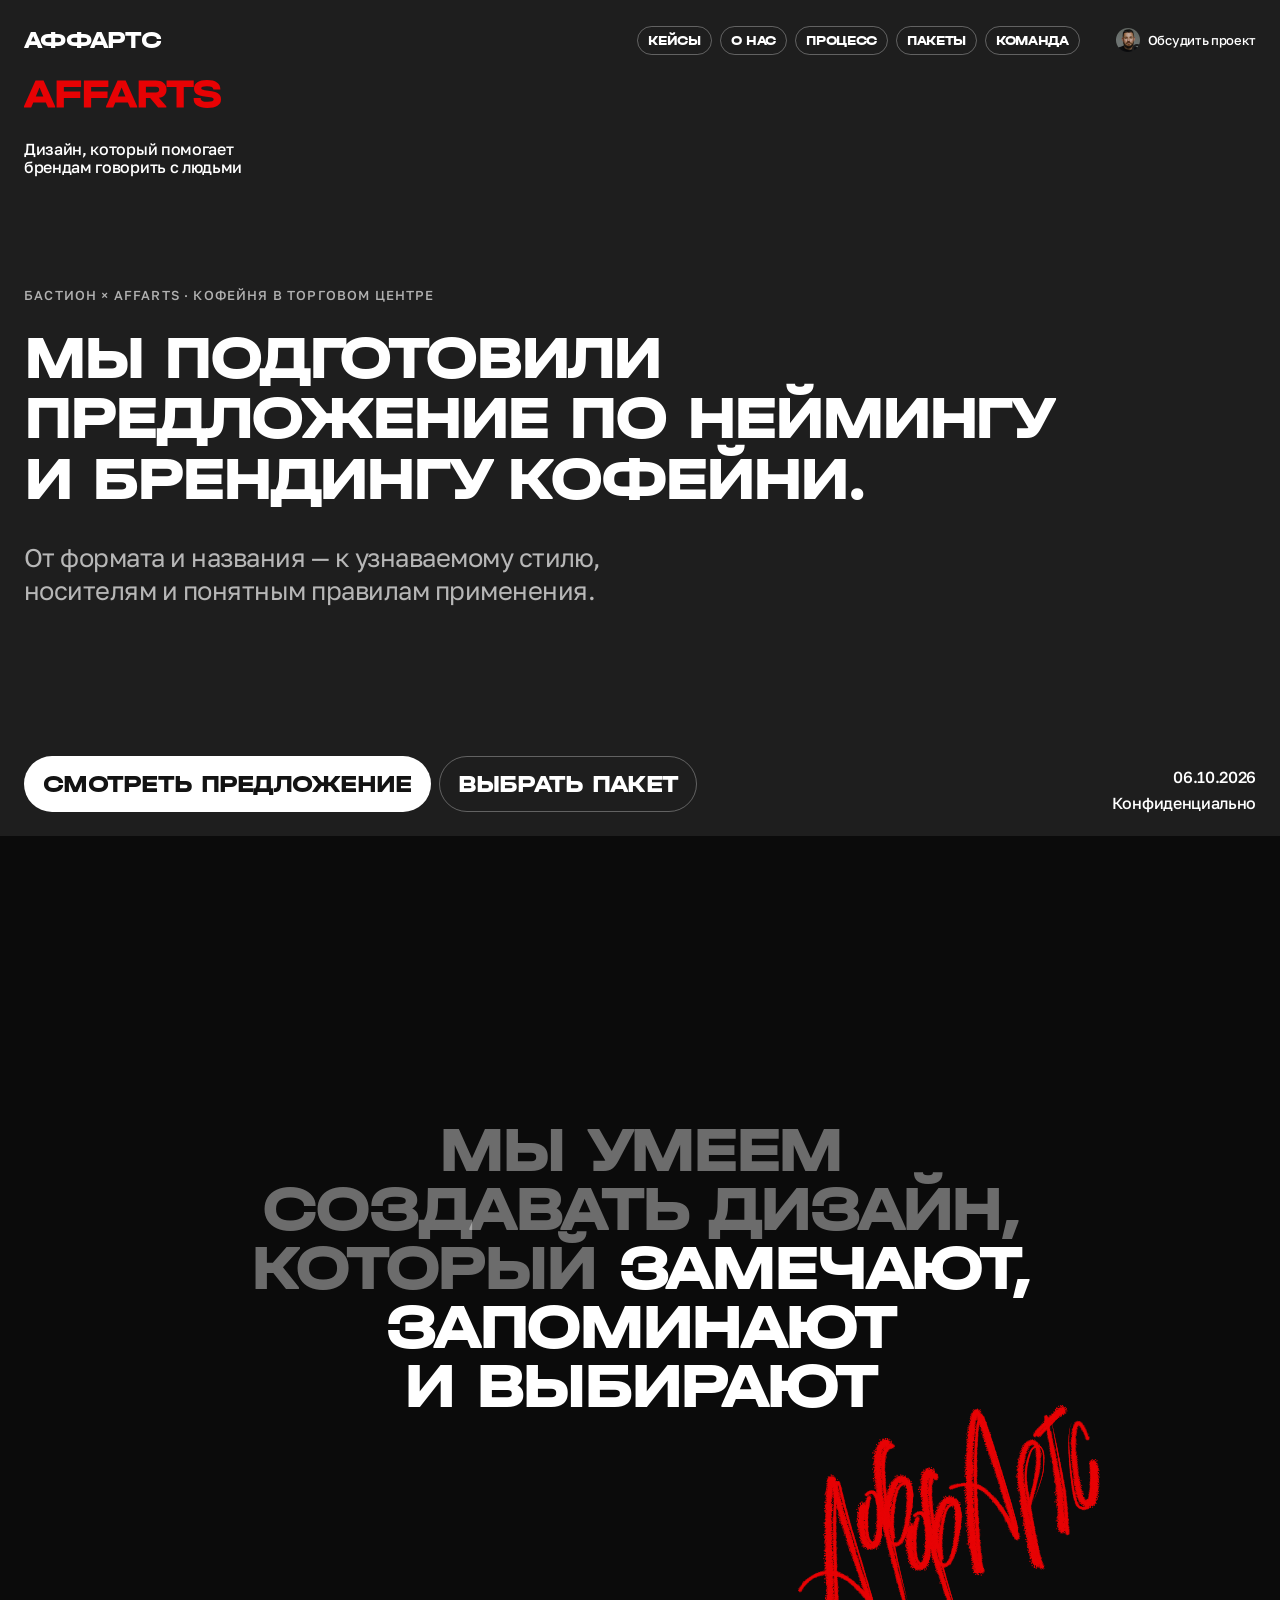
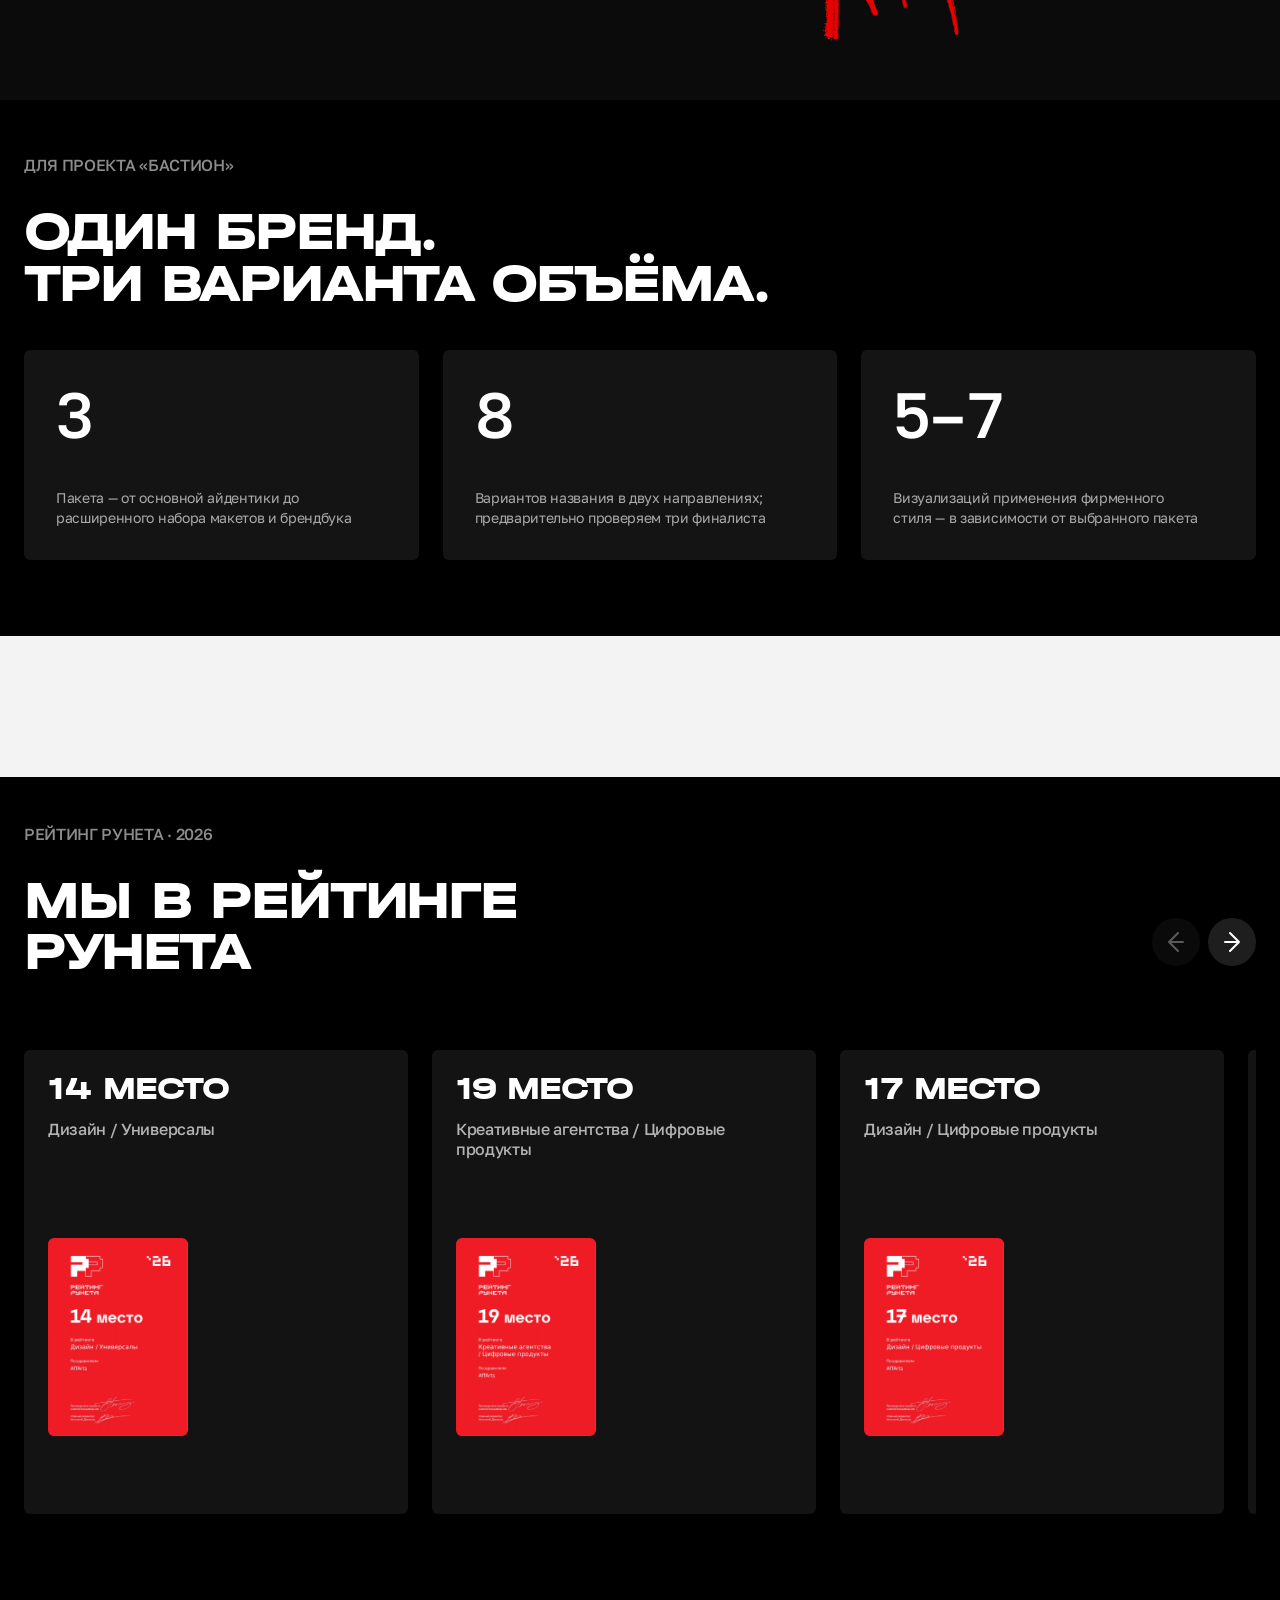
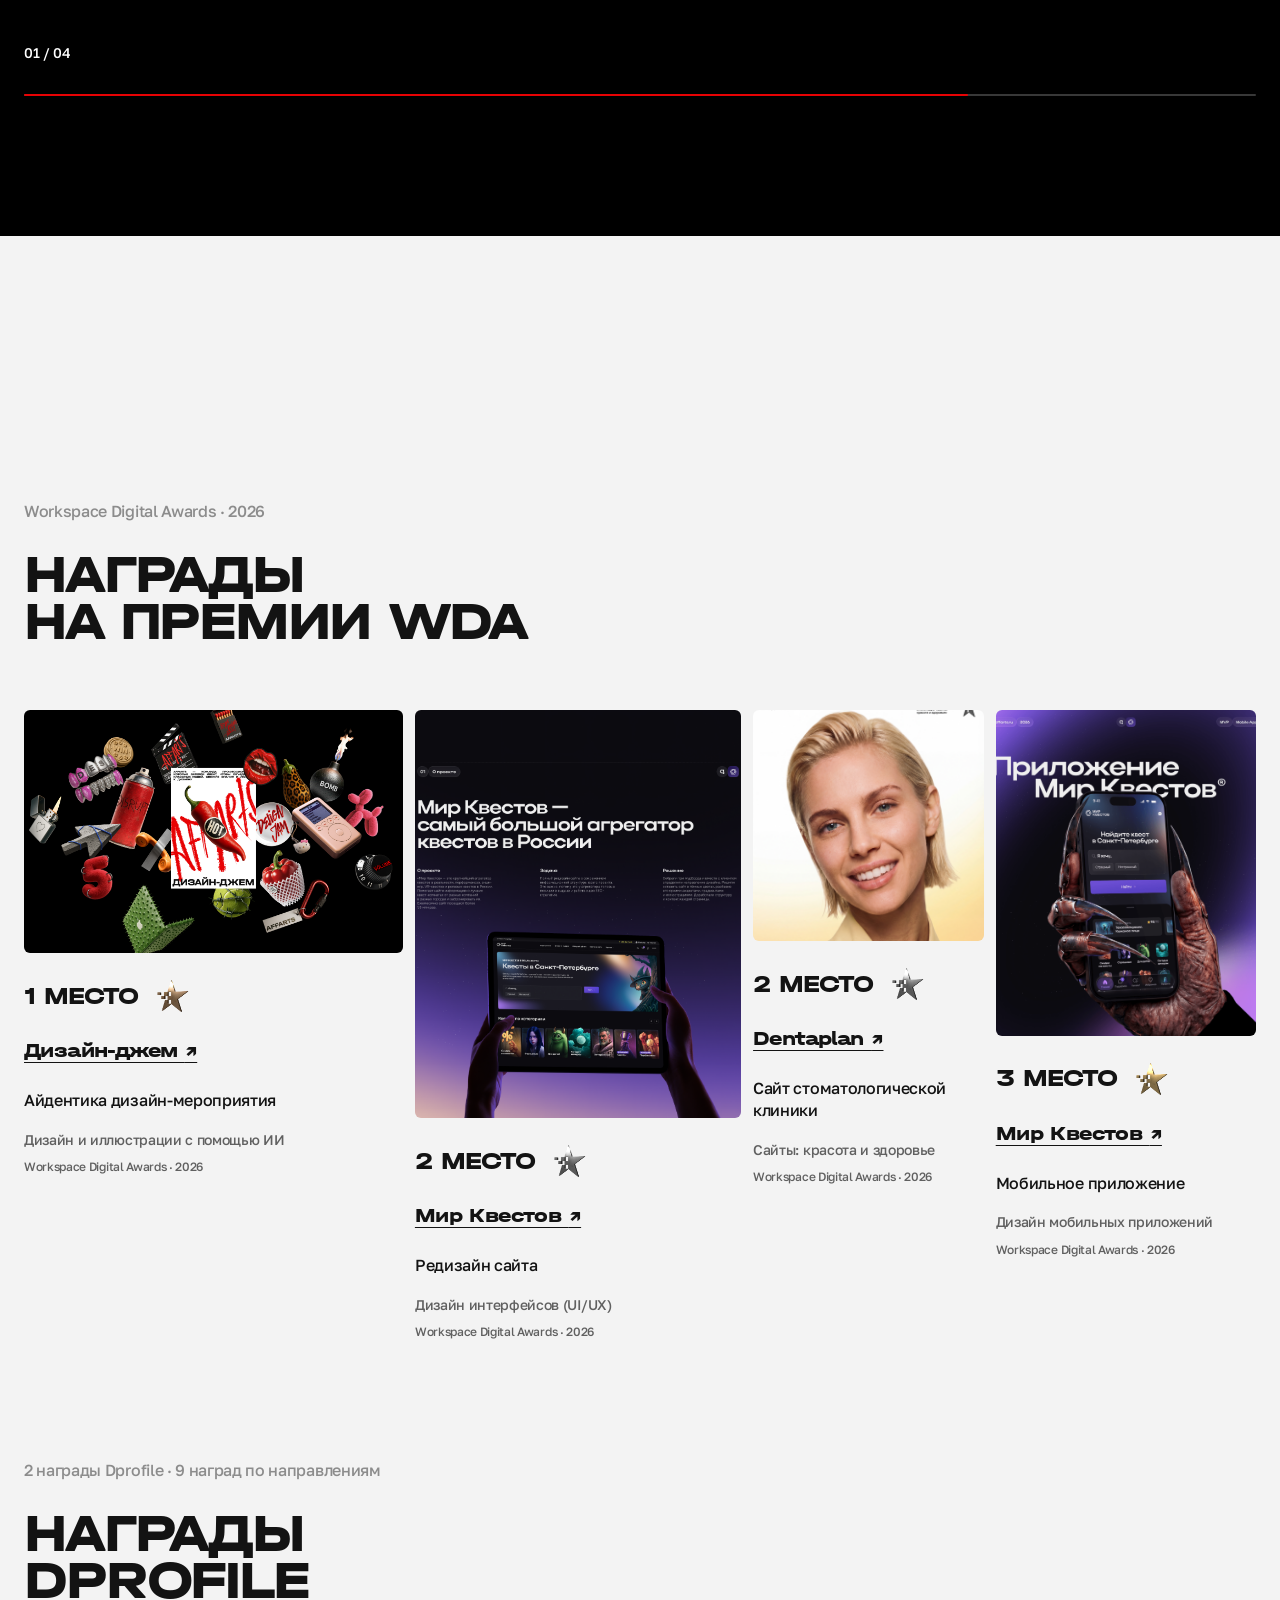
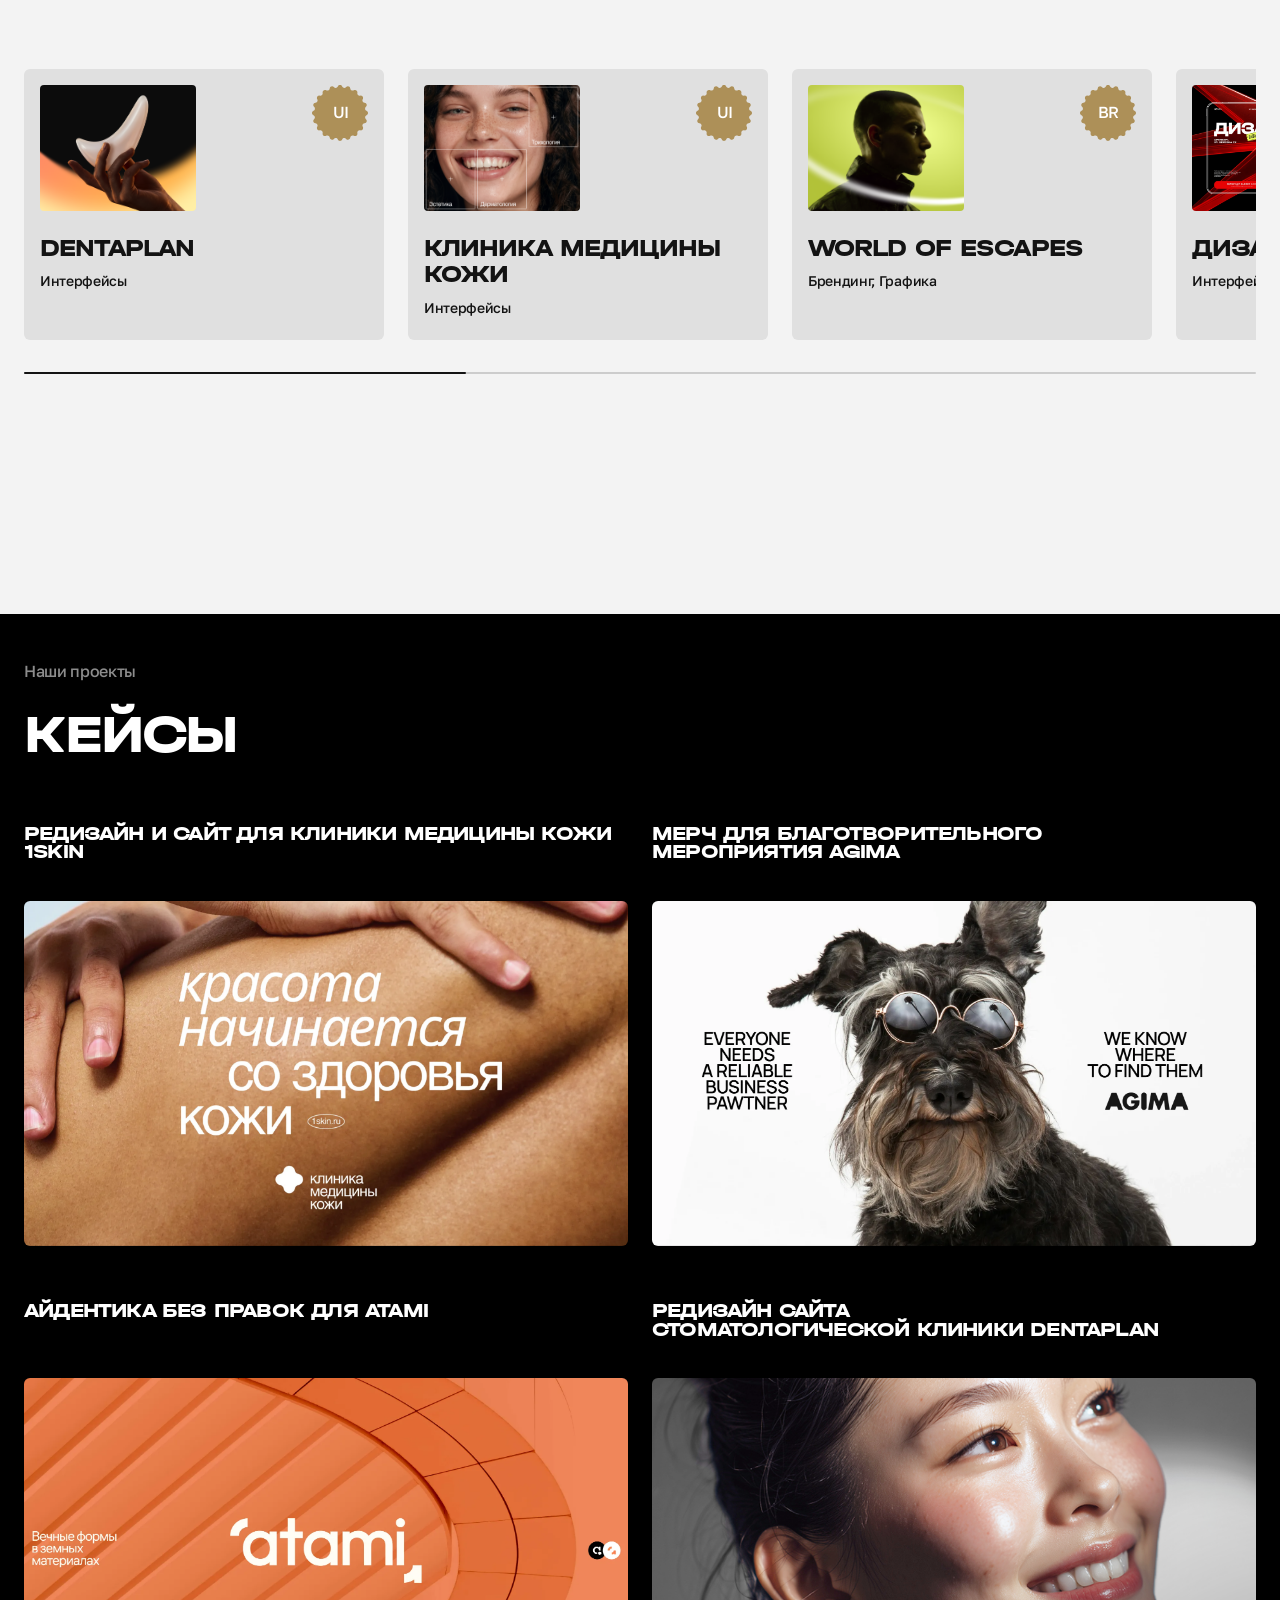
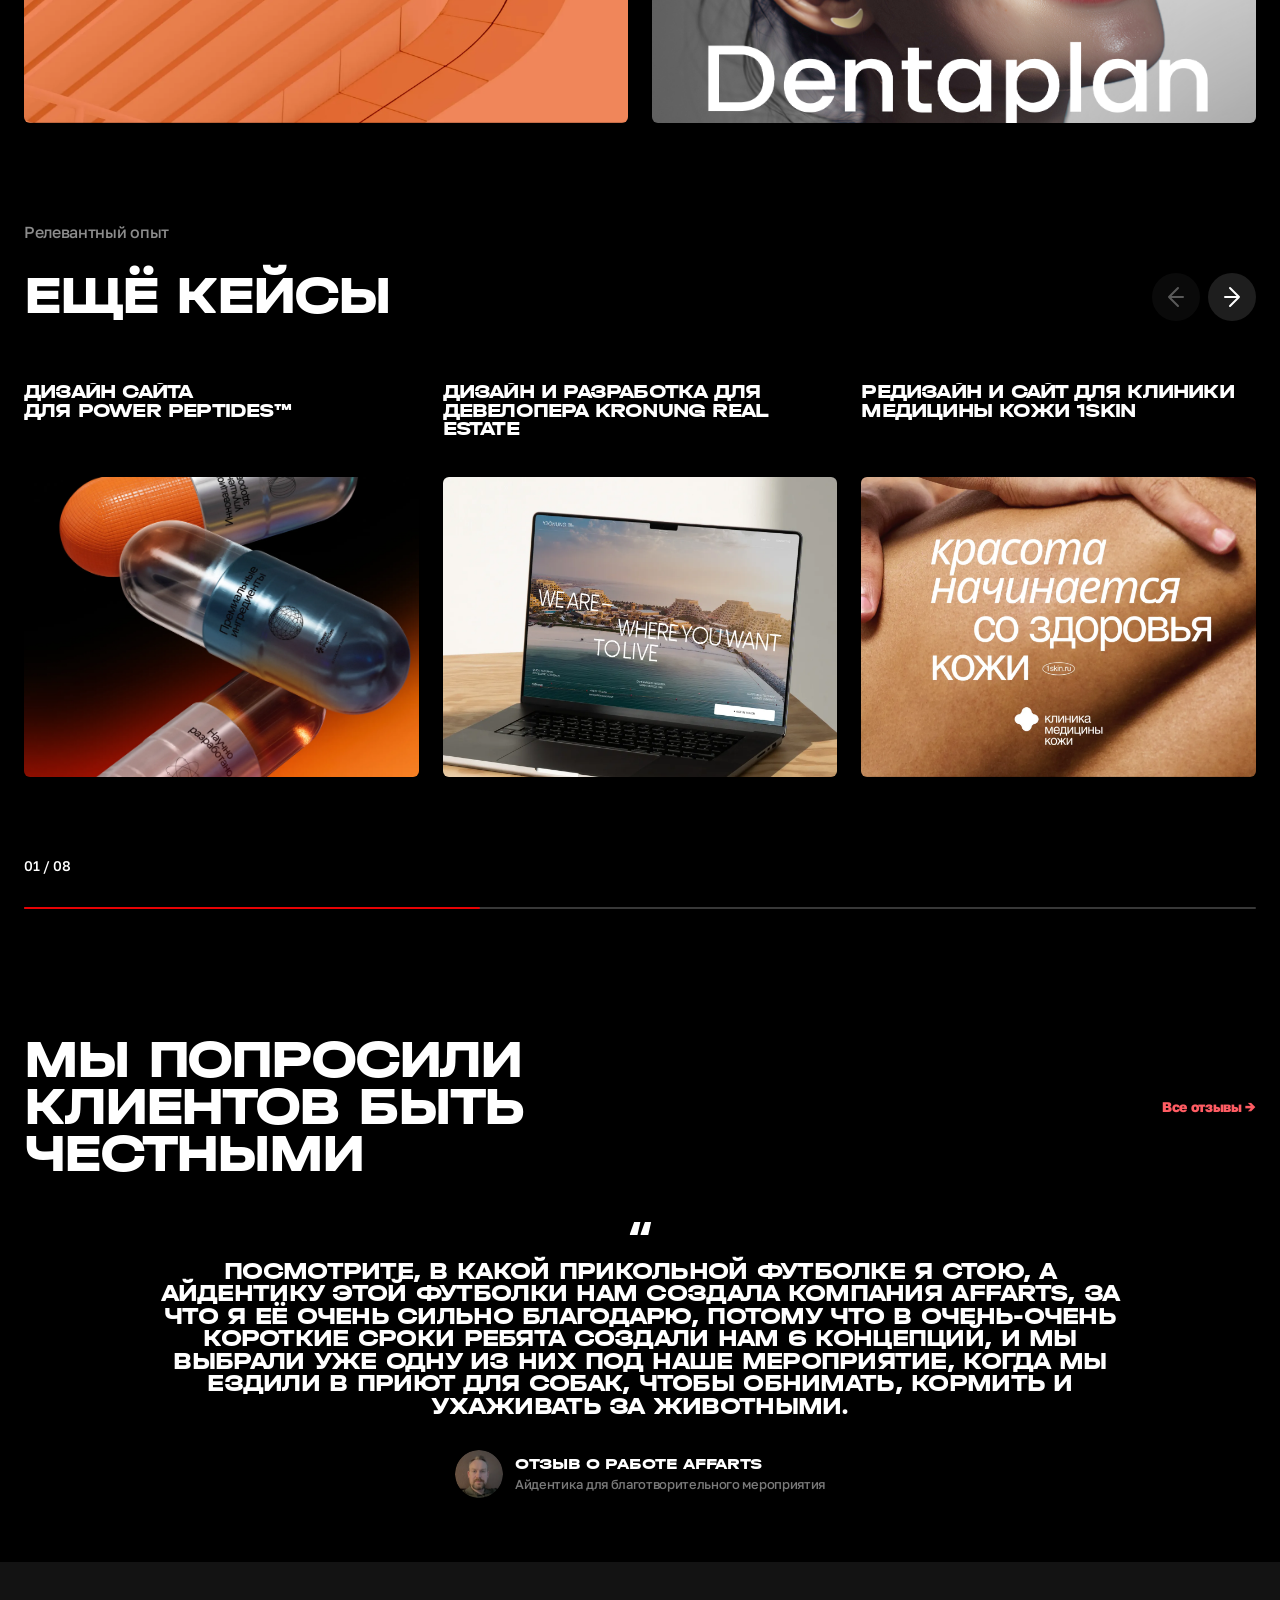
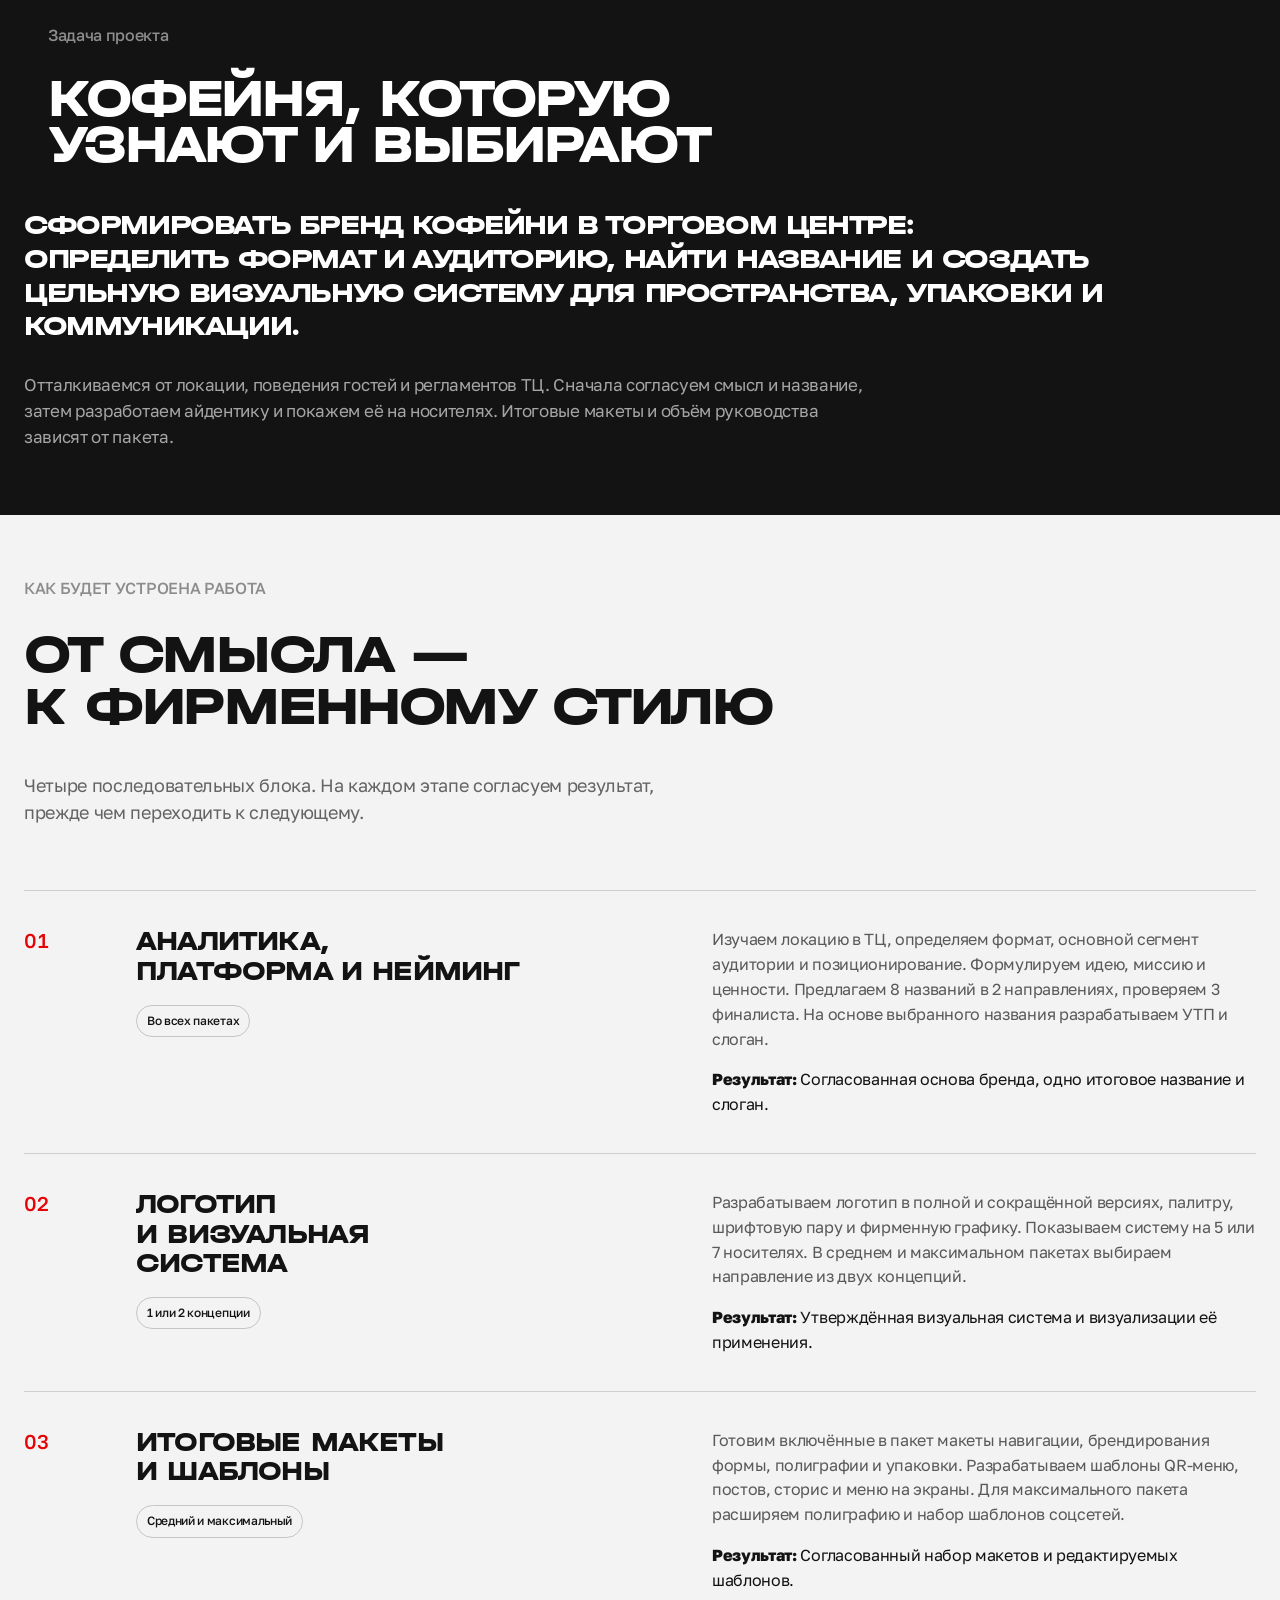
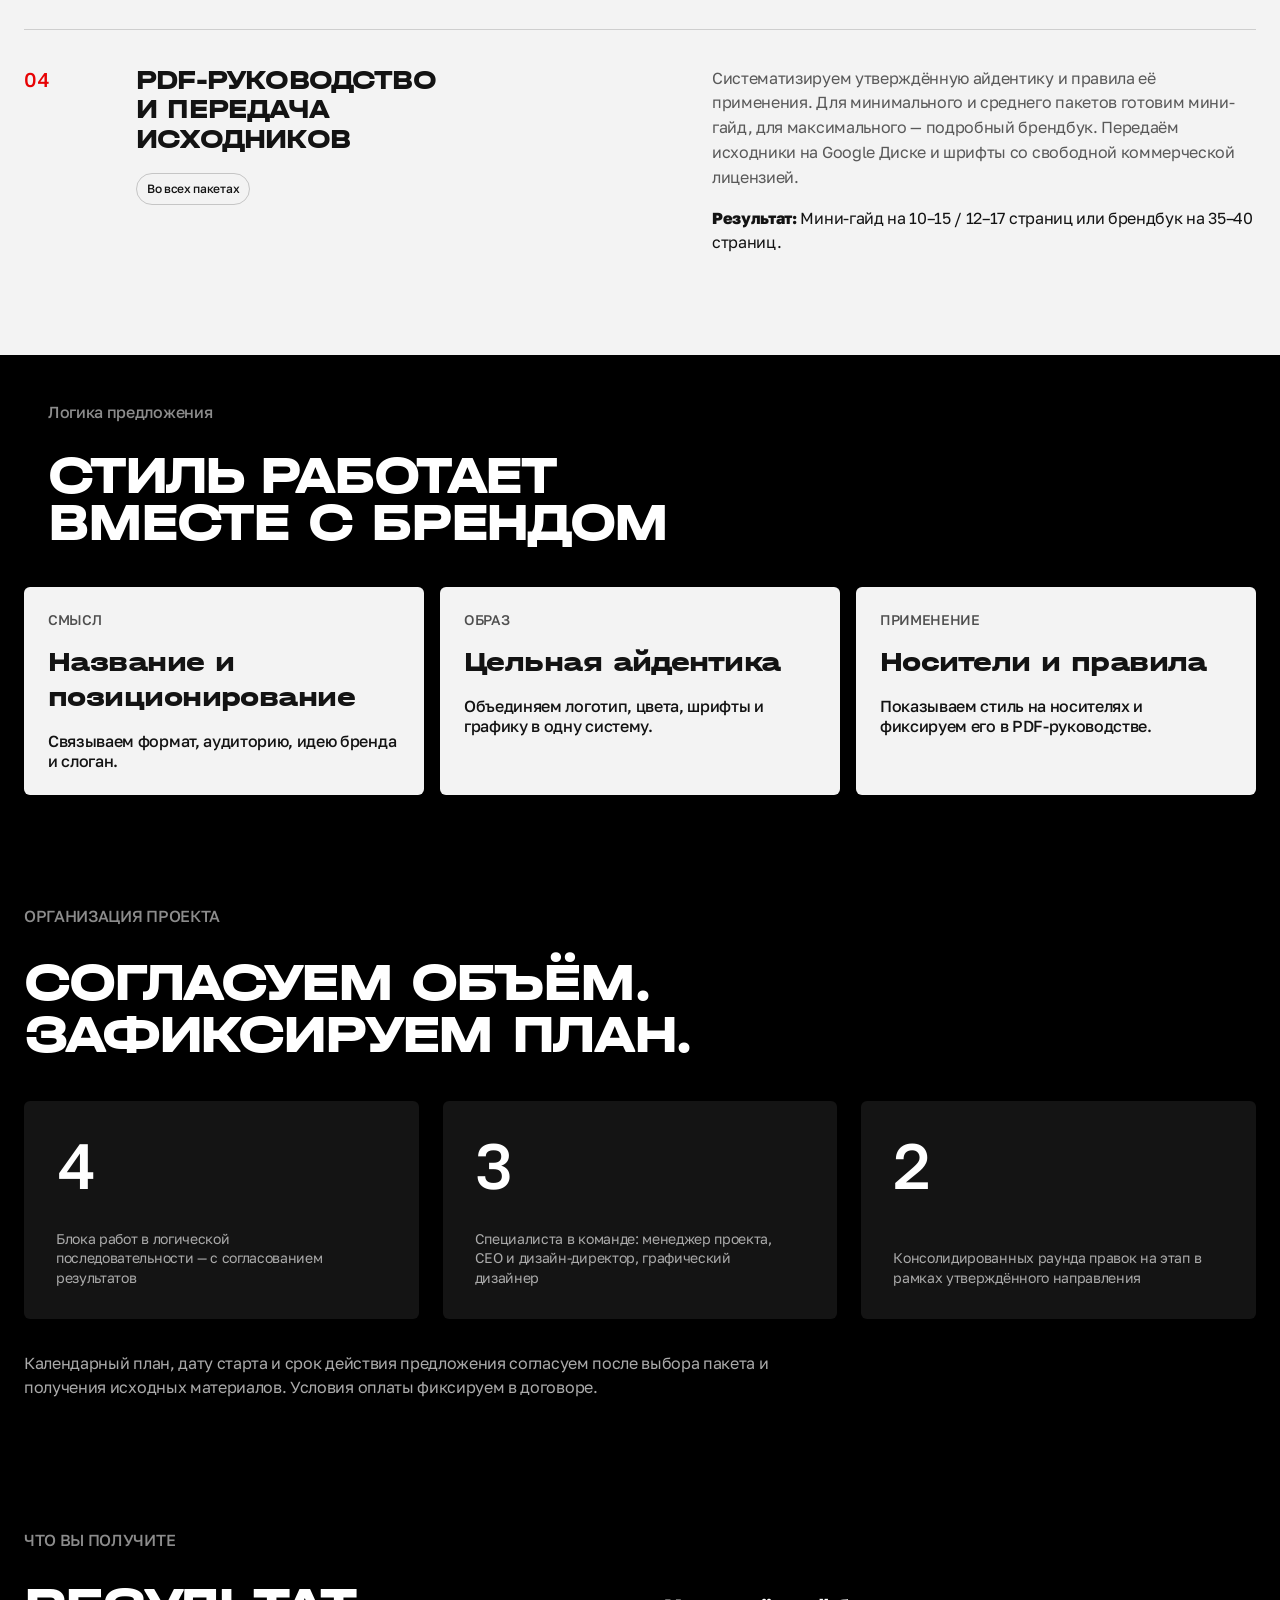
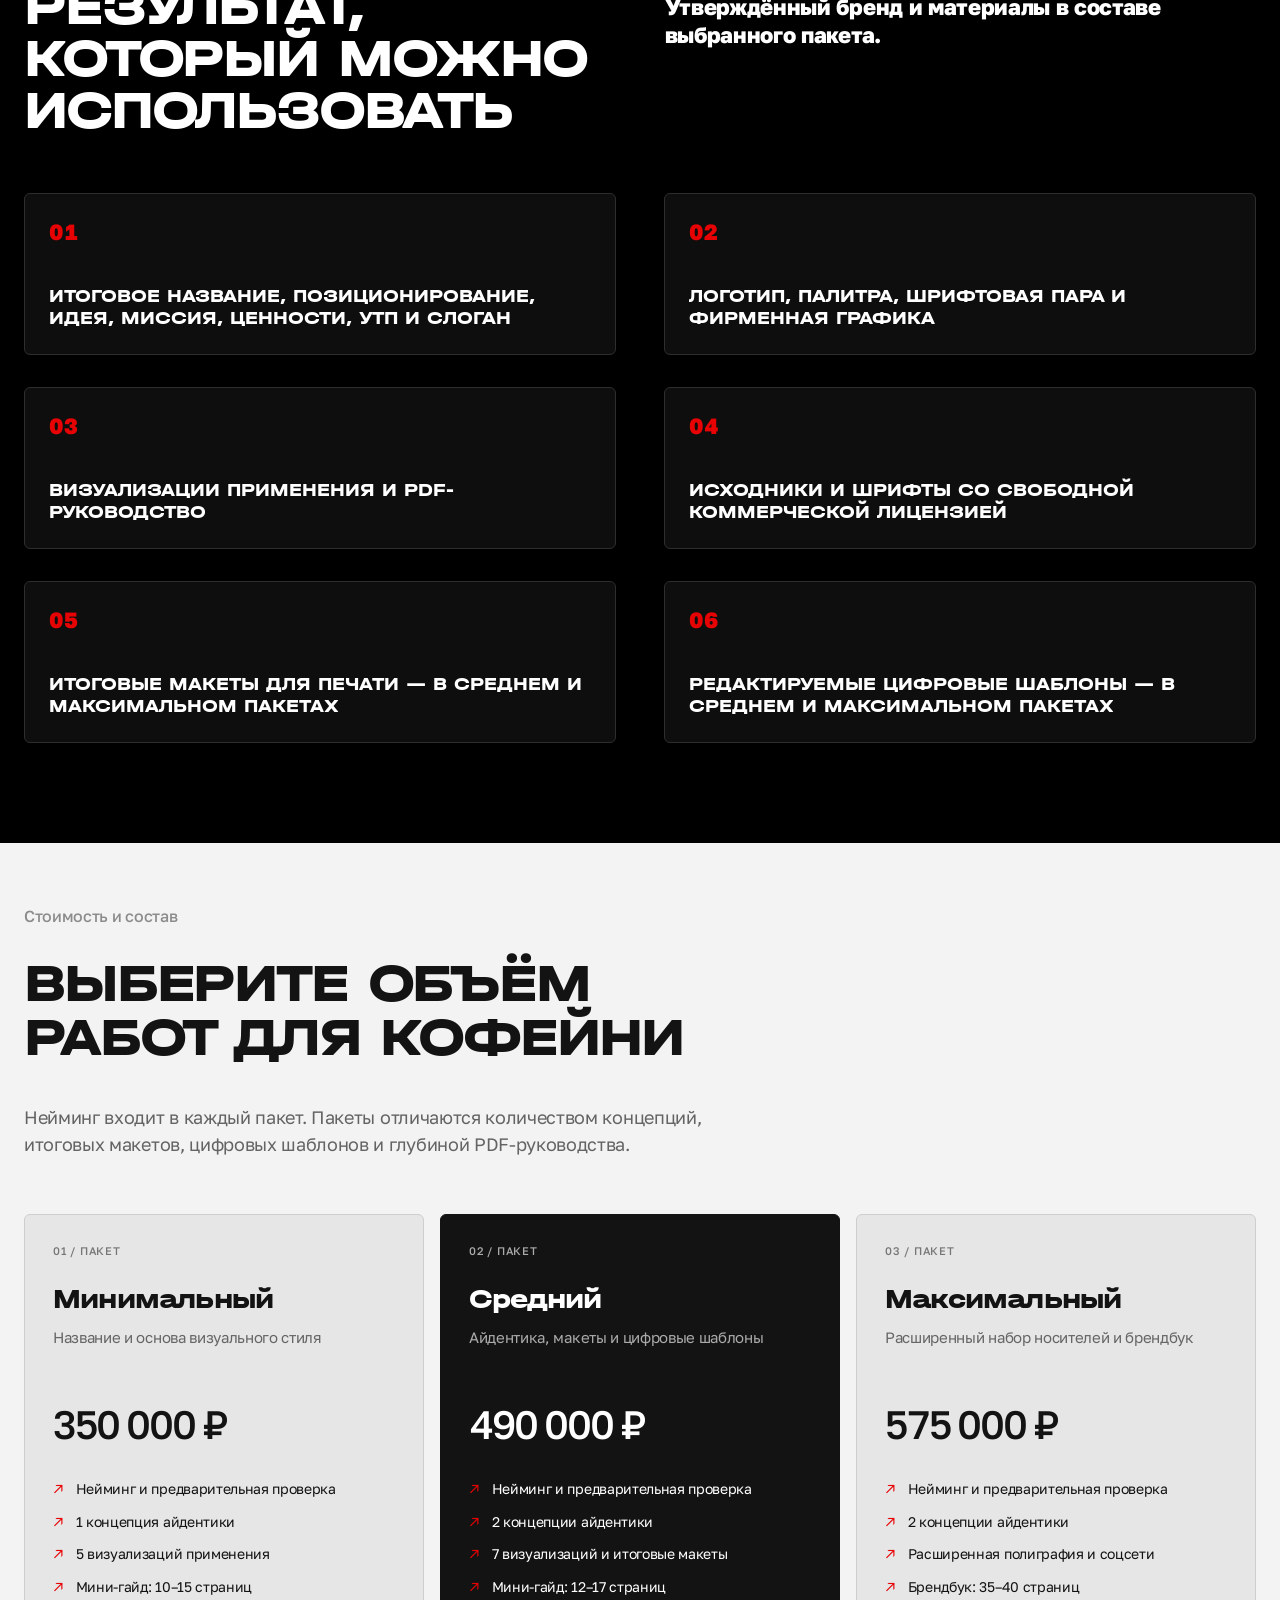
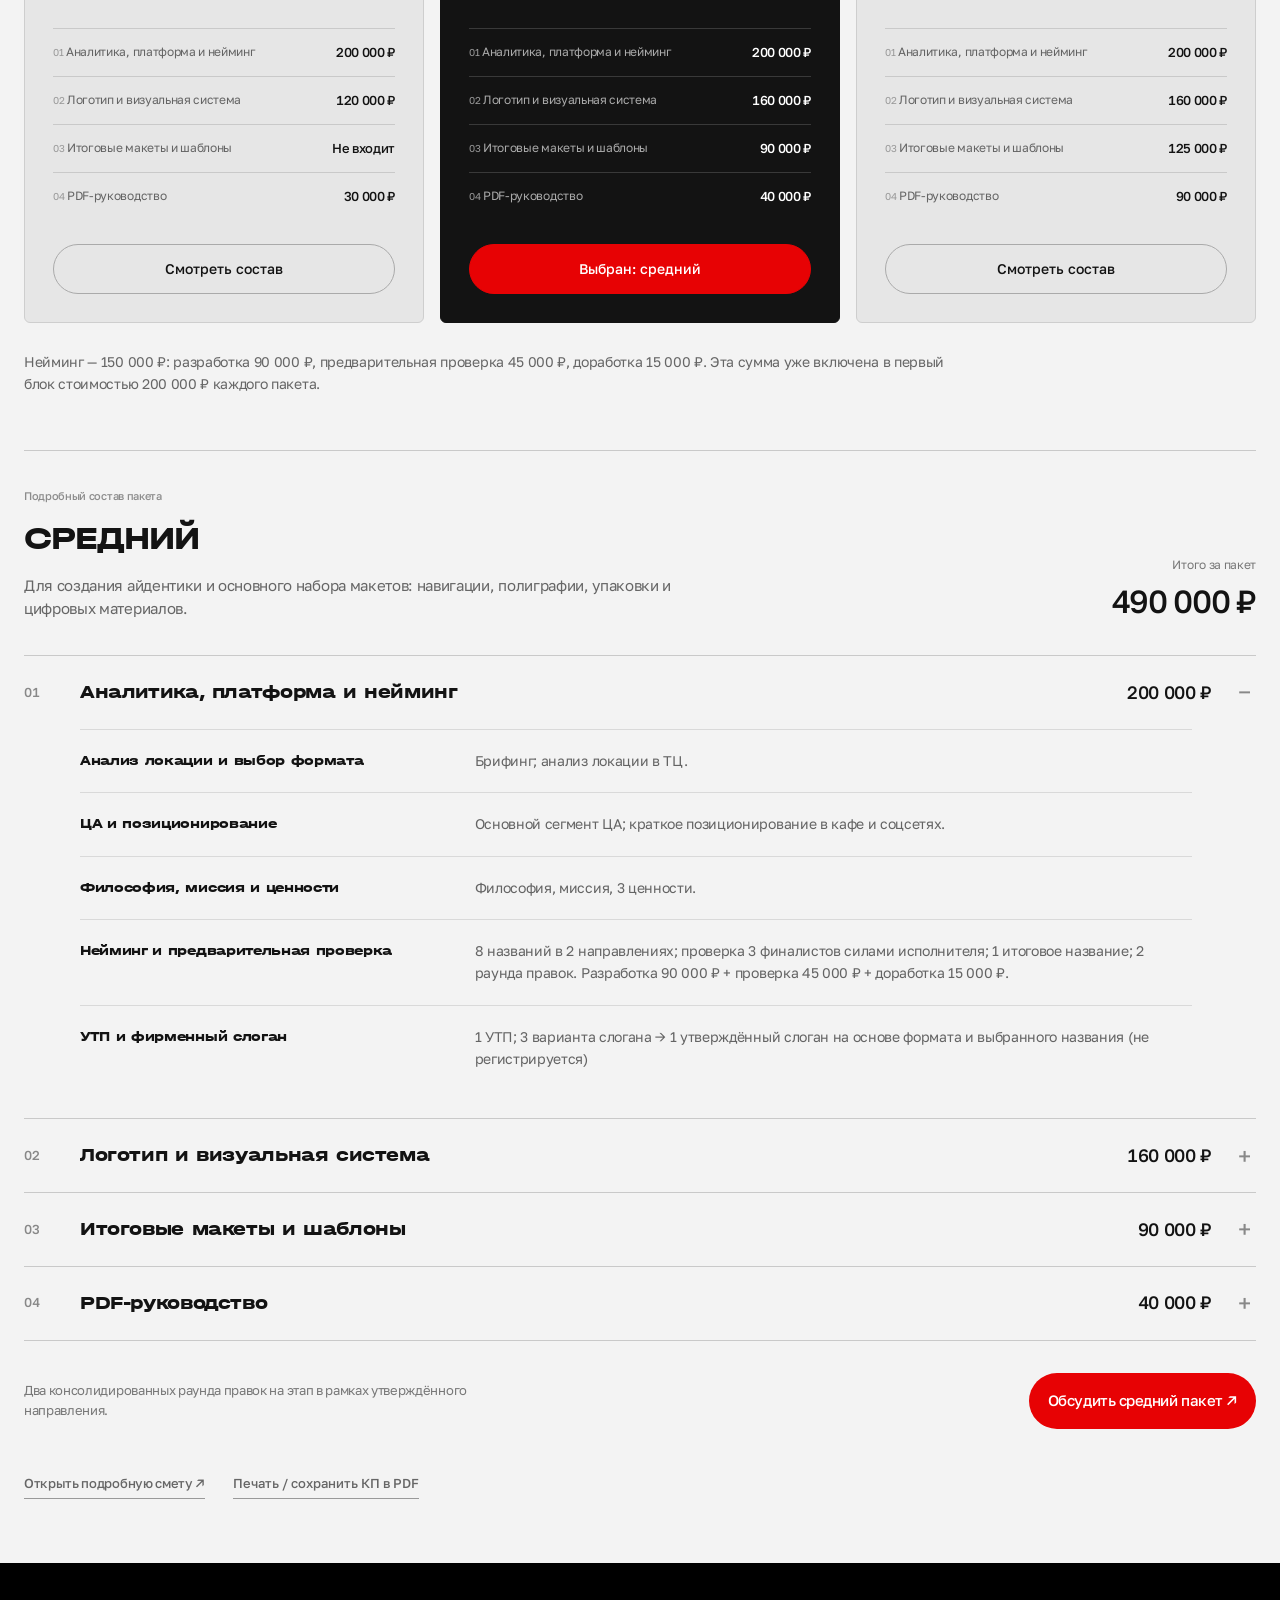
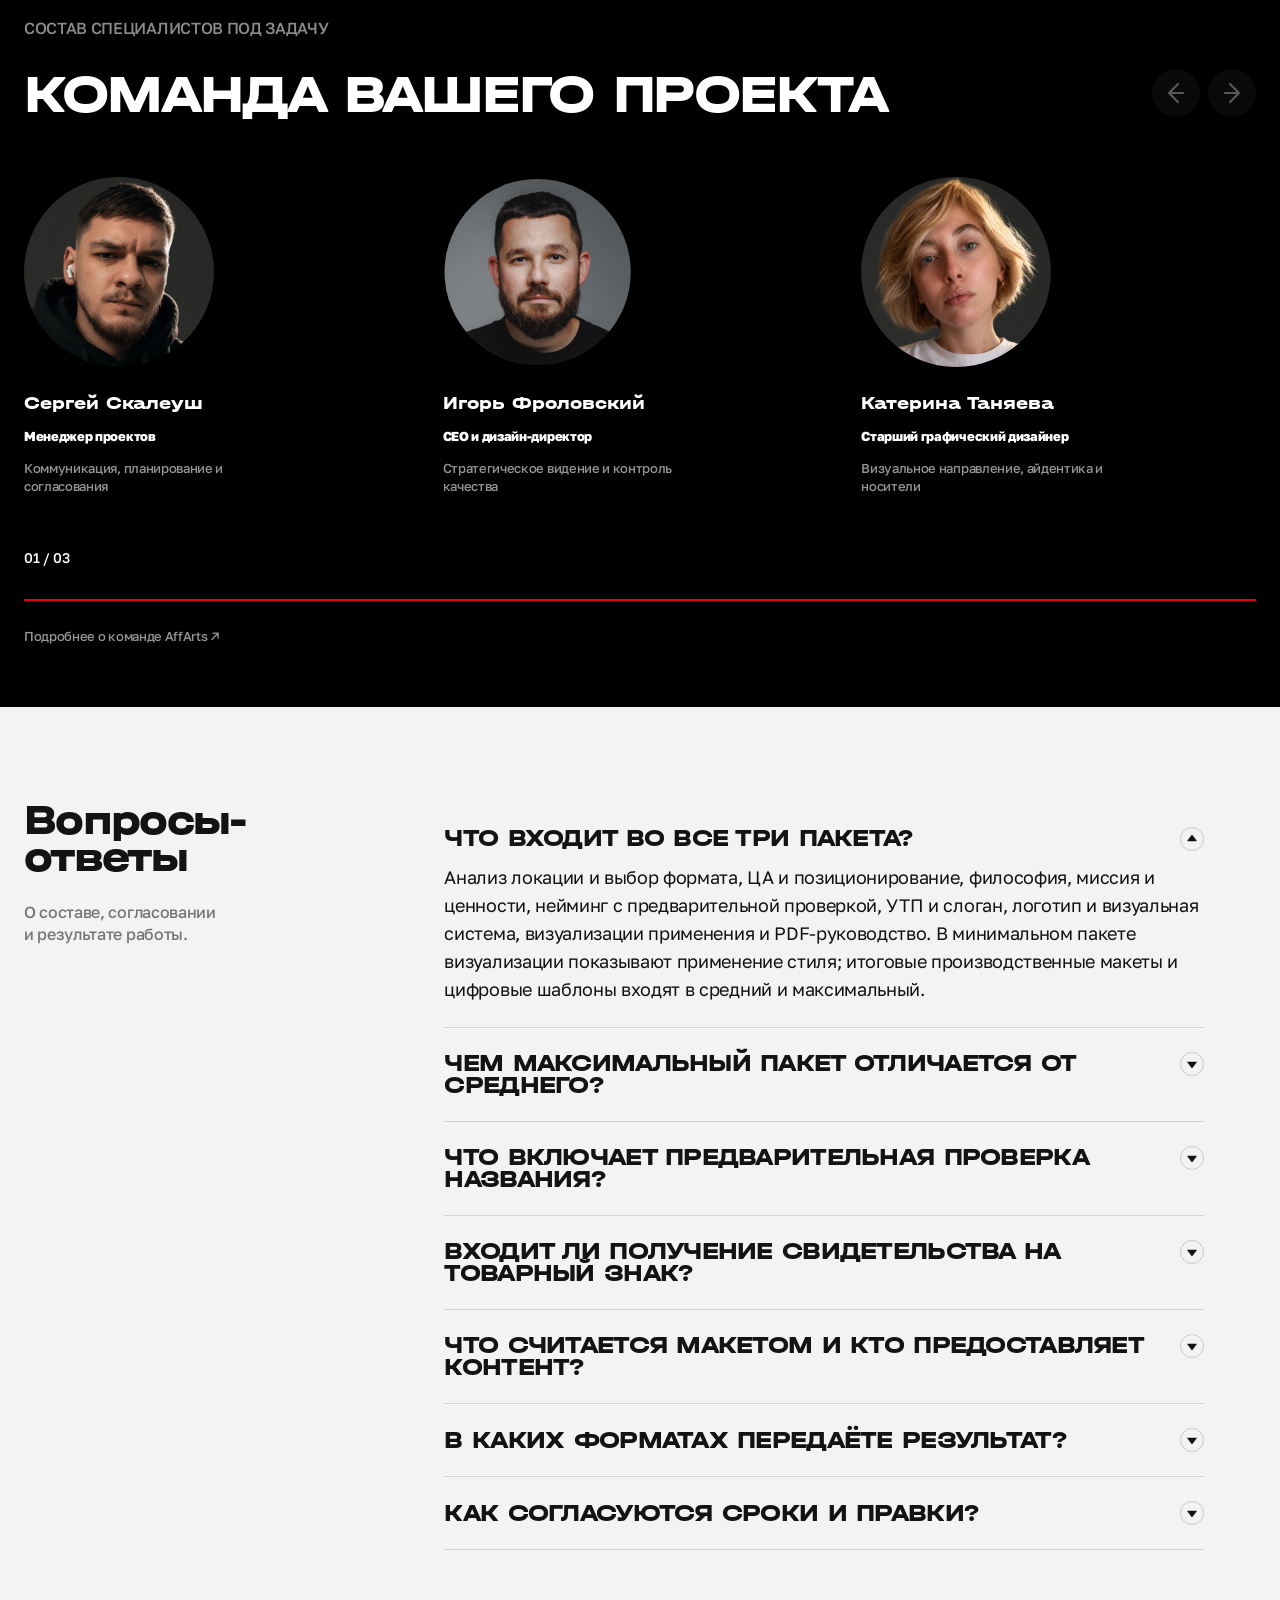
==== index.html @ 9fc159ed "Publish Bastion branding proposal website" ====
<!doctype html><html lang="ru"><head><meta charset="utf-8"><meta name="viewport" content="width=device-width,initial-scale=1"><meta name="robots" content="noindex,nofollow"><meta name="theme-color" content="#131313"><meta name="description" content="Предложение AffArts для проекта «Бастион»: нейминг и брендинг кофейни в торговом центре. Три пакета: 350 000, 490 000 и 575 000 рублей."><title>Бастион × AffArts — нейминг и брендинг кофейни</title><link rel="preload" href="assets/HalvarBreit-ExtraBold.woff2" as="font" type="font/woff2" crossorigin><link rel="stylesheet" href="styles.css"><link rel="stylesheet" href="v3.css"><link rel="stylesheet" href="bastion.css"><script src="app.js" defer></script><script src="packages.js" defer></script></head><body class="v3 proposal bastion"><a class="skip" href="#context">Перейти к задаче проекта</a><main><section class="hero-v3" id="top" aria-labelledby="hero-title">
<header class="site-header"><a class="header-wordmark" href="#top" aria-label="Аффартс — начало страницы">Аффартс</a><nav aria-label="Основная навигация"><a href="#cases">Кейсы</a><a href="#runet">О нас</a><a href="#process">Процесс</a><a href="#pricing">Пакеты</a><a href="#team">Команда</a></nav><a class="inline-cta" href="#contacts"><img src="assets/9524d9d5-f984-46c9-a71c-6b4464b4fc8d.png" alt="" class="cta-avatar"><span>Обсудить проект</span></a></header>
<div class="welcome"><div class="welcome-brand"><img src="assets/bc686b8c-d330-4dcf-8b28-6f26c2f793dc.svg" alt="AFFARTS" width="197" height="28"><p>Дизайн, который помогает брендам говорить с людьми</p></div>
<div class="welcome-message"><p class="project-kicker">Бастион × AffArts · Кофейня в торговом центре</p><h1 id="hero-title">Мы подготовили<br>предложение по неймингу<br>и брендингу кофейни.</h1><p>От формата и названия — к узнаваемому стилю,<br class="desktop-break"> носителям и понятным правилам применения.</p></div>
<div class="welcome-bottom"><div class="hero-actions"><a class="button" href="#context">Смотреть предложение</a><a class="button outline" href="#pricing">Выбрать пакет</a></div><p>06.10.2026<br><span>Конфиденциально</span></p></div></div></section>

<section class="manifesto" id="manifesto" tabindex="-1" aria-label="Наш подход"><p><span>Мы умеем<br>создавать дизайн,<br>который</span> замечают,<br>запоминают<br>и выбирают</p><img src="assets/da4eb10e-3694-493f-b89a-e507606bc0c1.svg" alt="AffArts" class="signature" loading="lazy"></section>
<section class="section project-plan v3-inter" id="about" tabindex="-1"><header class="section-head"><p class="eyebrow">Для проекта «Бастион»</p><h2>Один бренд.<br>Три варианта объёма.</h2></header><div class="project-stats"><article><strong>3</strong><p>Пакета — от основной айдентики до расширенного набора макетов и брендбука</p></article><article><strong>8</strong><p>Вариантов названия в двух направлениях; предварительно проверяем три финалиста</p></article><article><strong>5–7</strong><p>Визуализаций применения фирменного стиля — в зависимости от выбранного пакета</p></article></div></section>
<section class="section rankings v3-inter" id="runet" tabindex="-1"><header class="section-head"><p class="eyebrow">Рейтинг Рунета · 2026</p><div class="heading-row"><h2>Мы в рейтинге<br>Рунета</h2><div class="slider-controls"><button class="slider-prev" data-rail="runet-rail" aria-label="Назад"><img src="assets/6d1808cf-1c6e-4c72-b175-d3c817df458f.svg" alt="" loading="lazy"></button><button class="slider-next" data-rail="runet-rail" aria-label="Вперёд"><img src="assets/f53aaf58-d9f1-41db-924f-893cafedd125.svg" alt="" loading="lazy"></button></div></div></header><div id="rank-runet" class="rank-panel"><div class="rail" id="runet-rail" tabindex="0" aria-label="Дипломы Рейтинга Рунета 2026"><article class="rank-card"><h3>14 место</h3><p>Дизайн / Универсалы</p><a class="diploma-link" href="assets/runet-2026-14.webp" target="_blank" rel="noopener" aria-label="Открыть диплом: 14 место, Дизайн / Универсалы, 2026"><img src="assets/runet-2026-14.webp" alt="Рейтинг Рунета 2026: 14 место, Дизайн / Универсалы" loading="lazy"></a></article><article class="rank-card"><h3>19 место</h3><p>Креативные агентства / Цифровые продукты</p><a class="diploma-link" href="assets/runet-2026-19.webp" target="_blank" rel="noopener" aria-label="Открыть диплом: 19 место, Креативные агентства / Цифровые продукты, 2026"><img src="assets/runet-2026-19.webp" alt="Рейтинг Рунета 2026: 19 место, Креативные агентства / Цифровые продукты" loading="lazy"></a></article><article class="rank-card"><h3>17 место</h3><p>Дизайн / Цифровые продукты</p><a class="diploma-link" href="assets/runet-2026-17.webp" target="_blank" rel="noopener" aria-label="Открыть диплом: 17 место, Дизайн / Цифровые продукты, 2026"><img src="assets/runet-2026-17.webp" alt="Рейтинг Рунета 2026: 17 место, Дизайн / Цифровые продукты" loading="lazy"></a></article><article class="rank-card"><h3>15 место</h3><p>Дизайн / Веб-дизайн</p><a class="diploma-link" href="assets/runet-2026-15.webp" target="_blank" rel="noopener" aria-label="Открыть диплом: 15 место, Дизайн / Веб-дизайн, 2026"><img src="assets/runet-2026-15.webp" alt="Рейтинг Рунета 2026: 15 место, Дизайн / Веб-дизайн" loading="lazy"></a></article></div><p class="rail-counter" data-counter="runet-rail">01 / 04</p><div class="rail-progress" aria-hidden="true"><i></i></div></div></section>
<section class="section pale awards" id="awards" tabindex="-1"><p class="eyebrow">Workspace Digital Awards · 2026</p><h2>Награды<br>на премии WDA</h2><div class="award-grid"><article class="award"><img src="assets/9b5067ab-068e-4bc1-88ca-b703b3409a9e.png" alt="Дизайн-джем — Айдентика дизайн-мероприятия" class="award-cover" loading="lazy"><h3>1 место <img src="assets/dfce6065-f219-429b-8254-d41379b8c533.png" alt="" class="award-star" loading="lazy"></h3><h4 class="award-project"><a href="https://workspace.ru/cases/dizayn-dzhem-aydentika-sgenerirovannaya-ii-dlya-pervogo-dizayn-meropriyatiya-v-orenburge/" target="_blank" rel="noopener">Дизайн-джем <span aria-hidden="true">↗</span></a></h4><p class="award-description">Айдентика дизайн-мероприятия</p><p class="award-nomination">Дизайн и иллюстрации с помощью ИИ</p><p class="award-year">Workspace Digital Awards · 2026</p></article><article class="award"><img src="assets/82f79d6e-1706-403b-b1b6-ef29d96e5122.png" alt="Мир Квестов — Редизайн сайта" class="award-cover" loading="lazy"><h3>2 место <img src="assets/ef665b99-dea6-4a57-8fda-d94a225cf14a.png" alt="" class="award-star" loading="lazy"></h3><h4 class="award-project"><a href="https://workspace.ru/cases/mir-kvestov-redizayn-krupneyshego-agregatora-kvestov-v-rossii/" target="_blank" rel="noopener">Мир Квестов <span aria-hidden="true">↗</span></a></h4><p class="award-description">Редизайн сайта</p><p class="award-nomination">Дизайн интерфейсов (UI/UX)</p><p class="award-year">Workspace Digital Awards · 2026</p></article><article class="award"><img src="assets/b671f21f-a15c-4ef1-9e8d-8093138994df.png" alt="Dentaplan — Сайт стоматологической клиники" class="award-cover" loading="lazy"><h3>2 место <img src="assets/ef665b99-dea6-4a57-8fda-d94a225cf14a.png" alt="" class="award-star" loading="lazy"></h3><h4 class="award-project"><a href="https://workspace.ru/cases/redizayn-sayta-stomatologicheskoy-kliniki-prevratili-slozhnyy-kontent-v-udobnyy-interfeys/" target="_blank" rel="noopener">Dentaplan <span aria-hidden="true">↗</span></a></h4><p class="award-description">Сайт стоматологической клиники</p><p class="award-nomination">Сайты: красота и здоровье</p><p class="award-year">Workspace Digital Awards · 2026</p></article><article class="award"><img src="assets/wda-2026-mir-kvestov-app.png" alt="Мир Квестов — Мобильное приложение" class="award-cover" loading="lazy"><h3>3 место <img src="assets/ef665b99-dea6-4a57-8fda-d94a225cf14a.png" alt="" class="award-star" loading="lazy"></h3><h4 class="award-project"><a href="https://workspace.ru/cases/mir-kvestov-dizayn-mobilnogo-prilozheniya-dlya-uderzhaniya-klientov-i-uluchsheniya-klientskogo-opyta/" target="_blank" rel="noopener">Мир Квестов <span aria-hidden="true">↗</span></a></h4><p class="award-description">Мобильное приложение</p><p class="award-nomination">Дизайн мобильных приложений</p><p class="award-year">Workspace Digital Awards · 2026</p></article></div></section>
<section class="section pale dprofile"><header class="section-head"><p class="eyebrow">2 награды Dprofile · 9 наград по направлениям</p><div class="heading-row"><h2>Награды<br>Dprofile</h2><div class="badge-totals" aria-label="2 награды Dprofile и 9 наград по направлениям"><span class="medal red-medal">DP</span><b>2</b><span class="medal">UI</span><b>9</b></div></div></header><div class="rail-wrap"><div class="rail" tabindex="0" aria-label="Проекты, отмеченные Dprofile"><article class="dp-card"><img src="assets/ec4a7a34-0f6c-4923-a590-45492959117f.png" alt="Dentaplan" class="" loading="lazy"><span class="medal">UI</span><h3>Dentaplan</h3><p class="tag">Интерфейсы</p></article><article class="dp-card"><img src="assets/f7b28261-bc91-48e7-b6e9-89257339156c.png" alt="Клиника медицины кожи" class="" loading="lazy"><span class="medal">UI</span><h3>Клиника медицины кожи</h3><p class="tag">Интерфейсы</p></article><article class="dp-card"><img src="assets/e0f0d986-d2b0-4268-a790-ba171a485258.png" alt="World of Escapes" class="" loading="lazy"><span class="medal">BR</span><h3>World of Escapes</h3><p class="tag">Брендинг, Графика</p></article><article class="dp-card"><img src="assets/b06b1037-bba4-44f8-aac8-a8b892c3779f.png" alt="Дизайн-джем" class="" loading="lazy"><span class="medal">BR</span><h3>Дизайн-джем</h3><p class="tag">Интерфейсы, Брендинг</p></article><article class="dp-card"><img src="assets/d7329ccb-948c-4034-96dd-3b4b51002d40.png" alt="AI Robotics" class="" loading="lazy"><span class="medal">BR</span><h3>AI Robotics</h3><p class="tag">Брендинг, Графика</p></article><article class="dp-card"><img src="assets/da993b52-21e0-4aff-b32c-fab8cd59b623.png" alt="РезПром" class="" loading="lazy"><span class="medal">BR</span><h3>РезПром</h3><p class="tag">Брендинг, Графика</p></article><article class="dp-card"><img src="assets/77c6ea38-8ce2-49de-8ae2-a2d5a81f01c1.png" alt="Мир Квестов" class="" loading="lazy"><span class="medal">AI</span><h3>Мир Квестов</h3><p class="tag">Брендинг, Нейро</p></article><article class="dp-card"><img src="assets/79165248-7e1e-4df9-b1a6-43e80507b2e3.png" alt="PayTool" class="" loading="lazy"><span class="medal">UI</span><h3>PayTool</h3><p class="tag">Интерфейсы</p></article><article class="dp-card"><img src="assets/a14f9965-e49c-4be8-a7a1-0e46e503de88.png" alt="Power Peptides" class="" loading="lazy"><span class="medal">UI</span><h3>Power Peptides</h3><p class="tag">Интерфейсы, Брендинг</p></article></div><div class="rail-progress" aria-hidden="true"><i></i></div></div></section>
<section class="section cases" id="cases" tabindex="-1"><header class="section-head "><p class="eyebrow">Наши проекты</p><div class="heading-row"><h2>Кейсы</h2></div></header><div class="case-top-grid"><a class="case" href="https://affarts.ru/cases/redizajn-i-sajt-dlya-kliniki-medicziny-kozhi-1skin/" target="_blank" rel="noopener noreferrer"><h3>Редизайн и сайт для клиники медицины кожи 1skin</h3><img src="assets/76b53450-fbab-4973-b33c-b6ee17d58bed.png" alt="Редизайн и сайт для клиники медицины кожи 1skin" loading="lazy"></a><article class="case"><h3>Мерч для благотворительного<br>мероприятия Agima</h3><img src="assets/8671a49e-f93d-4d4c-bb3b-257115ebd8af.png" alt="Мерч для благотворительного мероприятия Agima" class="" loading="lazy"></article><a class="case" href="https://affarts.ru/cases/atami/" target="_blank" rel="noopener noreferrer"><h3>Айдентика без правок для Atami</h3><img src="assets/a18a9a5e-d329-41a6-a557-59156e323278.png" alt="Айдентика без правок для Atami" loading="lazy"></a><article class="case"><h3>Редизайн сайта<br>стоматологической клиники Dentaplan</h3><img src="assets/93042872-1485-47b6-9799-f9475010107a.png" alt="Дизайн сайта Dentaplan" class="" loading="lazy"></article></div>
<div class="more-cases"><header class="section-head "><p class="eyebrow">Релевантный опыт</p><div class="heading-row"><h2>Ещё кейсы</h2><div class="slider-controls"><button class="slider-prev" data-rail="cases-rail" aria-label="Назад"><img src="assets/6d1808cf-1c6e-4c72-b175-d3c817df458f.svg" alt="" class="" loading="lazy"></button><button class="slider-next" data-rail="cases-rail" aria-label="Вперёд"><img src="assets/f53aaf58-d9f1-41db-924f-893cafedd125.svg" alt="" class="" loading="lazy"></button></div></div></header><div class="rail-wrap"><div class="rail" id="cases-rail" tabindex="0" aria-label="Ещё проекты AffArts"><a class="case" href="https://affarts.ru/cases/dizajn-sajta-dlya-power-peptides/" target="_blank" rel="noopener noreferrer"><h3>Дизайн сайта<br>для Power Peptides™<span aria-hidden="true">↗</span></h3><img src="assets/e5d1daac-e27f-42e5-ac4b-2a190f1874e6.png" alt="Дизайн сайта для Power Peptides™" class="" loading="lazy"></a><a class="case" href="https://affarts.ru/cases/dizajn-i-razrabotka-dlya-developera-kronung-real-estate/" target="_blank" rel="noopener noreferrer"><h3>Дизайн и разработка для девелопера Kronung Real Estate<span aria-hidden="true">↗</span></h3><img src="assets/7530650d-ce4b-4d8a-a76f-91b2bb48a437.png" alt="Дизайн и разработка для девелопера Kronung Real Estate" class="" loading="lazy"></a><a class="case" href="https://affarts.ru/cases/redizajn-i-sajt-dlya-kliniki-medicziny-kozhi-1skin/" target="_blank" rel="noopener noreferrer"><h3>Редизайн и сайт для клиники медицины кожи 1skin<span aria-hidden="true">↗</span></h3><img src="assets/e1da0536-f881-4070-af95-a9aeba2c2a94.png" alt="Редизайн и сайт для клиники медицины кожи 1skin" class="" loading="lazy"></a><a class="case" href="https://affarts.ru/cases/garantii-sajt-kotoryj-rabotaet-na-doverie/" target="_blank" rel="noopener noreferrer"><h3>Garantii: сайт, который работает на доверие<span aria-hidden="true">↗</span></h3><img src="assets/e967fb70-53a7-499f-ba54-d738aa659846.png" alt="Garantii: сайт, который работает на доверие" class="" loading="lazy"></a><a class="case" href="https://affarts.ru/cases/atami/" target="_blank" rel="noopener noreferrer"><h3>Айдентика без правок для Atami<span aria-hidden="true">↗</span></h3><img src="assets/0dbbb37a-7de4-4952-b76a-76f3121fb575.png" alt="Айдентика без правок для Atami" class="" loading="lazy"></a><a class="case" href="https://affarts.ru/cases/redizajn-i-sajt-dlya-kliniki-medicziny-kozhi-1skin/" target="_blank" rel="noopener noreferrer"><h3>Редизайн и сайт для клиники медицины кожи 1skin</h3><img src="assets/76b53450-fbab-4973-b33c-b6ee17d58bed.png" alt="Редизайн и сайт для клиники медицины кожи 1skin" loading="lazy"></a><article class="case"><h3>Мерч для благотворительного<br>мероприятия Agima</h3><img src="assets/8671a49e-f93d-4d4c-bb3b-257115ebd8af.png" alt="Мерч для благотворительного мероприятия Agima" class="" loading="lazy"></article><a class="case" href="https://affarts.ru/cases/atami/" target="_blank" rel="noopener noreferrer"><h3>Айдентика без правок для Atami</h3><img src="assets/a18a9a5e-d329-41a6-a557-59156e323278.png" alt="Айдентика без правок для Atami" loading="lazy"></a></div><p class="rail-counter" data-counter="cases-rail">01 / 08</p><div class="rail-progress" aria-hidden="true"><i></i></div></div></div></section>
<section class="section reviews"><header class="section-head"><div class="heading-row"><h2>Мы попросили<br>клиентов быть<br>честными</h2><a class="all-reviews" href="https://workspace.ru/contractors/affarts/" target="_blank" rel="noopener noreferrer">Все отзывы →</a></div></header><figure class="review"><span class="quote-mark" aria-hidden="true">“</span><blockquote>Посмотрите, в какой прикольной футболке я стою, а айдентику этой футболки нам создала компания Affarts, за что я её очень сильно благодарю, потому что в очень-очень короткие сроки ребята создали нам 6 концепций, и мы выбрали уже одну из них под наше мероприятие, когда мы ездили в приют для собак, чтобы обнимать, кормить и ухаживать за животными.</blockquote><figcaption><img src="assets/d763ffd8-e4b2-4c82-bac9-c88450d12bec.png" width="48" height="48" alt="" loading="lazy"><div>Отзыв о работе AffArts<br><span>Айдентика для благотворительного мероприятия</span></div></figcaption></figure></section>
<section class="section heard" id="context" tabindex="-1"><header class="section-head"><p class="eyebrow">Задача проекта</p><h2>Кофейня, которую<br>узнают и выбирают</h2></header><p class="context-lead">Сформировать бренд кофейни в торговом центре: определить формат и аудиторию, найти название и создать цельную визуальную систему для пространства, упаковки и коммуникации.</p><div class="context-note">Отталкиваемся от локации, поведения гостей и регламентов ТЦ. Сначала согласуем смысл и название, затем разработаем айдентику и покажем её на носителях. Итоговые макеты и объём руководства зависят от пакета.</div></section>
<section class="section process light v3-inter" id="process" tabindex="-1"><header class="section-head"><p class="eyebrow">Как будет устроена работа</p><h2>От смысла —<br>к фирменному стилю</h2></header><p class="process-intro">Четыре последовательных блока. На каждом этапе согласуем результат, прежде чем переходить к следующему.</p><div class="process-list"><article class="process-step"><span class="step-index">01</span><div><h3>Аналитика,<br>платформа и нейминг</h3><span class="step-tag">Во всех пакетах</span></div><div><p>Изучаем локацию в ТЦ, определяем формат, основной сегмент аудитории и позиционирование. Формулируем идею, миссию и ценности. Предлагаем 8 названий в 2 направлениях, проверяем 3 финалиста. На основе выбранного названия разрабатываем УТП и слоган.</p><p class="step-result"><b>Результат:</b> Согласованная основа бренда, одно итоговое название и слоган.</p></div></article><article class="process-step"><span class="step-index">02</span><div><h3>Логотип<br>и визуальная система</h3><span class="step-tag">1 или 2 концепции</span></div><div><p>Разрабатываем логотип в полной и сокращённой версиях, палитру, шрифтовую пару и фирменную графику. Показываем систему на 5 или 7 носителях. В среднем и максимальном пакетах выбираем направление из двух концепций.</p><p class="step-result"><b>Результат:</b> Утверждённая визуальная система и визуализации её применения.</p></div></article><article class="process-step"><span class="step-index">03</span><div><h3>Итоговые макеты<br>и шаблоны</h3><span class="step-tag">Средний и максимальный</span></div><div><p>Готовим включённые в пакет макеты навигации, брендирования формы, полиграфии и упаковки. Разрабатываем шаблоны QR-меню, постов, сторис и меню на экраны. Для максимального пакета расширяем полиграфию и набор шаблонов соцсетей.</p><p class="step-result"><b>Результат:</b> Согласованный набор макетов и редактируемых шаблонов.</p></div></article><article class="process-step"><span class="step-index">04</span><div><h3>PDF-руководство<br>и передача исходников</h3><span class="step-tag">Во всех пакетах</span></div><div><p>Систематизируем утверждённую айдентику и правила её применения. Для минимального и среднего пакетов готовим мини-гайд, для максимального — подробный брендбук. Передаём исходники на Google Диске и шрифты со свободной коммерческой лицензией.</p><p class="step-result"><b>Результат:</b> Мини-гайд на 10–15 / 12–17 страниц или брендбук на 35–40 страниц.</p></div></article></div></section>
<section class="section solution"><header class="section-head"><p class="eyebrow">Логика предложения</p><h2>Стиль работает<br>вместе с брендом</h2></header><div class="solution-grid"><article class="solution-card"><p>Смысл</p><h3>Название и позиционирование</h3><p>Связываем формат, аудиторию, идею бренда и слоган.</p></article><article class="solution-card"><p>Образ</p><h3>Цельная айдентика</h3><p>Объединяем логотип, цвета, шрифты и графику в одну систему.</p></article><article class="solution-card"><p>Применение</p><h3>Носители и правила</h3><p>Показываем стиль на носителях и фиксируем его в PDF-руководстве.</p></article></div></section>
<section class="section project-plan v3-inter" id="timeline"><header class="section-head"><p class="eyebrow">Организация проекта</p><h2>Согласуем объём.<br>Зафиксируем план.</h2></header><div class="project-stats"><article><strong>4</strong><p>Блока работ в логической последовательности — с согласованием результатов</p></article><article><strong>3</strong><p>Специалиста в команде: менеджер проекта, CEO и дизайн-директор, графический дизайнер</p></article><article><strong>2</strong><p>Консолидированных раунда правок на этап в рамках утверждённого направления</p></article></div><p class="project-note">Календарный план, дату старта и срок действия предложения согласуем после выбора пакета и получения исходных материалов. Условия оплаты фиксируем в договоре.</p></section>
<section class="section deliverables v3-inter"><header class="section-head"><p class="eyebrow">Что вы получите</p><div class="heading-row"><h2>Результат,<br>который можно<br>использовать</h2><p class="deliverables-lead">Утверждённый бренд и материалы в составе выбранного пакета.</p></div></header><div class="deliverable-grid"><article><span>01</span><h3>Итоговое название, позиционирование, идея, миссия, ценности, УТП и слоган</h3></article><article><span>02</span><h3>Логотип, палитра, шрифтовая пара и фирменная графика</h3></article><article><span>03</span><h3>Визуализации применения и PDF-руководство</h3></article><article><span>04</span><h3>Исходники и шрифты со свободной коммерческой лицензией</h3></article><article><span>05</span><h3>Итоговые макеты для печати — в среднем и максимальном пакетах</h3></article><article><span>06</span><h3>Редактируемые цифровые шаблоны — в среднем и максимальном пакетах</h3></article></div></section>
<section class="section light pricing" id="pricing" tabindex="-1"><header class="section-head"><p class="eyebrow">Стоимость и состав</p><h2>Выберите объём<br>работ для кофейни</h2></header><p class="pricing-intro">Нейминг входит в каждый пакет. Пакеты отличаются количеством концепций, итоговых макетов, цифровых шаблонов и глубиной PDF-руководства.</p><div class="package-grid"><article class="package-card" data-card="minimum">
 <p class="package-index">01 / Пакет</p><h3>Минимальный</h3><p class="package-caption">Название и основа визуального стиля</p>
 <strong class="package-price">350 000 ₽</strong><ul class="package-features"><li>Нейминг и предварительная проверка</li><li>1 концепция айдентики</li><li>5 визуализаций применения</li><li>Мини-гайд: 10–15 страниц</li></ul>
 <dl class="package-costs"><div><dt><span>01</span> Аналитика, платформа и нейминг</dt><dd>200 000 ₽</dd></div><div><dt><span>02</span> Логотип и визуальная система</dt><dd>120 000 ₽</dd></div><div><dt><span>03</span> Итоговые макеты и шаблоны</dt><dd>Не входит</dd></div><div><dt><span>04</span> PDF-руководство</dt><dd>30 000 ₽</dd></div></dl>
 <button class="package-button" type="button" data-package="minimum" data-price="350000" data-name="Минимальный" aria-pressed="false" aria-controls="panel-minimum">Смотреть состав</button>
</article><article class="package-card is-selected" data-card="medium">
 <p class="package-index">02 / Пакет</p><h3>Средний</h3><p class="package-caption">Айдентика, макеты и цифровые шаблоны</p>
 <strong class="package-price">490 000 ₽</strong><ul class="package-features"><li>Нейминг и предварительная проверка</li><li>2 концепции айдентики</li><li>7 визуализаций и итоговые макеты</li><li>Мини-гайд: 12–17 страниц</li></ul>
 <dl class="package-costs"><div><dt><span>01</span> Аналитика, платформа и нейминг</dt><dd>200 000 ₽</dd></div><div><dt><span>02</span> Логотип и визуальная система</dt><dd>160 000 ₽</dd></div><div><dt><span>03</span> Итоговые макеты и шаблоны</dt><dd>90 000 ₽</dd></div><div><dt><span>04</span> PDF-руководство</dt><dd>40 000 ₽</dd></div></dl>
 <button class="package-button" type="button" data-package="medium" data-price="490000" data-name="Средний" aria-pressed="true" aria-controls="panel-medium">Выбран: средний</button>
</article><article class="package-card" data-card="maximum">
 <p class="package-index">03 / Пакет</p><h3>Максимальный</h3><p class="package-caption">Расширенный набор носителей и брендбук</p>
 <strong class="package-price">575 000 ₽</strong><ul class="package-features"><li>Нейминг и предварительная проверка</li><li>2 концепции айдентики</li><li>Расширенная полиграфия и соцсети</li><li>Брендбук: 35–40 страниц</li></ul>
 <dl class="package-costs"><div><dt><span>01</span> Аналитика, платформа и нейминг</dt><dd>200 000 ₽</dd></div><div><dt><span>02</span> Логотип и визуальная система</dt><dd>160 000 ₽</dd></div><div><dt><span>03</span> Итоговые макеты и шаблоны</dt><dd>125 000 ₽</dd></div><div><dt><span>04</span> PDF-руководство</dt><dd>90 000 ₽</dd></div></dl>
 <button class="package-button" type="button" data-package="maximum" data-price="575000" data-name="Максимальный" aria-pressed="false" aria-controls="panel-maximum">Смотреть состав</button>
</article></div><p class="pricing-explanation">Нейминг — 150 000 ₽: разработка 90 000 ₽, предварительная проверка 45 000 ₽, доработка 15 000 ₽. Эта сумма уже включена в первый блок стоимостью 200 000 ₽ каждого пакета.</p><p class="sr-only" id="package-status" aria-live="polite">Средний пакет · 490 000 ₽</p><section class="package-panel" id="panel-minimum" aria-labelledby="heading-minimum" hidden>
 <div class="package-detail-heading"><div><p class="eyebrow">Подробный состав пакета</p><h3 id="heading-minimum">Минимальный</h3><p>Для согласования названия и визуального направления. Применение стиля показываем на визуализациях.</p></div><div class="detail-total"><span>Итого за пакет</span><strong>350 000 ₽</strong></div></div>
 <div class="scope-groups"><details class="scope-group" open><summary><span class="scope-number">01</span><span class="scope-title">Аналитика, платформа и нейминг</span><span class="scope-price">200 000 ₽</span><span class="scope-toggle" aria-hidden="true">+</span></summary><div class="scope-items"><div class="scope-item"><h4>Анализ локации и выбор формата</h4><p>Брифинг; анализ локации в ТЦ.</p></div><div class="scope-item"><h4>ЦА и позиционирование</h4><p>1 основной сегмент ЦА; краткое позиционирование в кафе и соцсетях.</p></div><div class="scope-item"><h4>Философия, миссия и ценности</h4><p>Краткая идея бренда, миссия, 3 ценности.</p></div><div class="scope-item"><h4>Нейминг и предварительная проверка</h4><p>8 названий в 2 направлениях; проверка 3 финалистов силами исполнителя; 1 итоговое название; 2 раунда правок. Разработка 90 000 ₽ + проверка 45 000 ₽ + доработка 15 000 ₽.</p></div><div class="scope-item"><h4>УТП и фирменный слоган</h4><p>1 УТП; 3 варианта слогана → 1 утверждённый слоган на основе формата и выбранного названия (не регистрируется)</p></div></div></details><details class="scope-group" ><summary><span class="scope-number">02</span><span class="scope-title">Логотип и визуальная система</span><span class="scope-price">120 000 ₽</span><span class="scope-toggle" aria-hidden="true">+</span></summary><div class="scope-items"><div class="scope-item"><h4>Логотип и визуальная система</h4><p>1 концепция; логотип в полной и сокращенной версии; палитра; шрифтовая пара; элементы фирменной графики. Материалы передаются исходниками на гугл-диске.</p></div><div class="scope-item"><h4>Точки контакта внутри кафе</h4><p>Визуализации 5 носителей: меню у кассы, спецпредложение на столе, стакан, пакет, вывеска на входе.</p></div></div></details><details class="scope-group" ><summary><span class="scope-number">03</span><span class="scope-title">Итоговые макеты и шаблоны</span><span class="scope-price">Не входит</span><span class="scope-toggle" aria-hidden="true">+</span></summary><div class="scope-items"><div class="scope-item excluded"><h4>Навигация</h4><p>Не входит.</p></div><div class="scope-item excluded"><h4>Форма персонала и бейджи</h4><p>Не входит.</p></div><div class="scope-item excluded"><h4>Полиграфия</h4><p>Не входит.</p></div><div class="scope-item excluded"><h4>Упаковка</h4><p>Не входит.</p></div><div class="scope-item excluded"><h4>Шаблон электронного QR-меню</h4><p>Не входит.</p></div><div class="scope-item excluded"><h4>Шаблоны постов и сторис</h4><p>Не входит.</p></div><div class="scope-item excluded"><h4>Шаблоны меню на экраны</h4><p>Не входит.</p></div></div></details><details class="scope-group" ><summary><span class="scope-number">04</span><span class="scope-title">PDF-руководство</span><span class="scope-price">30 000 ₽</span><span class="scope-toggle" aria-hidden="true">+</span></summary><div class="scope-items"><div class="scope-item"><h4>PDF-руководство</h4><p>Мини-гайд 10-15 страниц: демонстрация логотипа, шрифтов, цветов и фирменной графики + слайды с 5-ю визуализациями применения (на основе п. 8)</p></div></div></details></div>
 <div class="selected-package-footer"><p>Два консолидированных раунда правок на этап в рамках утверждённого направления.</p><a class="button" href="#contacts" data-discuss-package="Минимальный">Обсудить минимальный пакет ↗</a></div>
</section><section class="package-panel" id="panel-medium" aria-labelledby="heading-medium" >
 <div class="package-detail-heading"><div><p class="eyebrow">Подробный состав пакета</p><h3 id="heading-medium">Средний</h3><p>Для создания айдентики и основного набора макетов: навигации, полиграфии, упаковки и цифровых материалов.</p></div><div class="detail-total"><span>Итого за пакет</span><strong>490 000 ₽</strong></div></div>
 <div class="scope-groups"><details class="scope-group" open><summary><span class="scope-number">01</span><span class="scope-title">Аналитика, платформа и нейминг</span><span class="scope-price">200 000 ₽</span><span class="scope-toggle" aria-hidden="true">+</span></summary><div class="scope-items"><div class="scope-item"><h4>Анализ локации и выбор формата</h4><p>Брифинг; анализ локации в ТЦ.</p></div><div class="scope-item"><h4>ЦА и позиционирование</h4><p>Основной сегмент ЦА; краткое позиционирование в кафе и соцсетях.</p></div><div class="scope-item"><h4>Философия, миссия и ценности</h4><p>Философия, миссия, 3 ценности.</p></div><div class="scope-item"><h4>Нейминг и предварительная проверка</h4><p>8 названий в 2 направлениях; проверка 3 финалистов силами исполнителя; 1 итоговое название; 2 раунда правок. Разработка 90 000 ₽ + проверка 45 000 ₽ + доработка 15 000 ₽.</p></div><div class="scope-item"><h4>УТП и фирменный слоган</h4><p>1 УТП; 3 варианта слогана → 1 утверждённый слоган на основе формата и выбранного названия (не регистрируется)</p></div></div></details><details class="scope-group" ><summary><span class="scope-number">02</span><span class="scope-title">Логотип и визуальная система</span><span class="scope-price">160 000 ₽</span><span class="scope-toggle" aria-hidden="true">+</span></summary><div class="scope-items"><div class="scope-item"><h4>Логотип и визуальная система</h4><p>2 концепции →  логотип в полной и сокращенной версии; палитра; шрифтовая пара; элементы фирменной графики. Материалы передаются исходниками на гугл-диске.</p></div><div class="scope-item"><h4>Точки контакта внутри кафе</h4><p>Визуализации 7 носителей: меню у кассы, спецпредложение на столе, стакан, пакет, вывеска на входе, примеры дизайна постов и сторис в соцсетях.</p></div></div></details><details class="scope-group" ><summary><span class="scope-number">03</span><span class="scope-title">Итоговые макеты и шаблоны</span><span class="scope-price">90 000 ₽</span><span class="scope-toggle" aria-hidden="true">+</span></summary><div class="scope-items"><div class="scope-item"><h4>Навигация</h4><p>4 макета: вывеска, режим работы, 2 внутренних указателя. Один размер каждого; по регламенту ТЦ.</p></div><div class="scope-item"><h4>Форма персонала и бейджи</h4><p>2 макета: брендирование готовых фартука и футболки или толстовки.</p></div><div class="scope-item"><h4>Полиграфия</h4><p>2 шаблона: меню до 4 полос; спецпредложение на 1 странице.</p></div><div class="scope-item"><h4>Упаковка</h4><p>3 макета: стакан в 2-х объемах + капхолдеры + пакет.</p></div><div class="scope-item"><h4>Шаблон электронного QR-меню</h4><p>Список блюд, карточка блюда; QR на адрес заказчика.</p></div><div class="scope-item"><h4>Шаблоны постов и сторис</h4><p>3 шаблона постов + 3 шаблона сторис; по одному согласованному формату; пример заполнения каждого.</p></div><div class="scope-item"><h4>Шаблоны меню на экраны</h4><p>1 статичный шаблон экранного меню в одном согласованном разрешении.</p></div></div></details><details class="scope-group" ><summary><span class="scope-number">04</span><span class="scope-title">PDF-руководство</span><span class="scope-price">40 000 ₽</span><span class="scope-toggle" aria-hidden="true">+</span></summary><div class="scope-items"><div class="scope-item"><h4>PDF-руководство</h4><p>Мини-гайд 12-17 страниц: демонстрация логотипа, шрифтов, цветов и фирменной графики + слайды с 7-ю визуализациями применения (на основе п. 8)</p></div></div></details></div>
 <div class="selected-package-footer"><p>Два консолидированных раунда правок на этап в рамках утверждённого направления.</p><a class="button" href="#contacts" data-discuss-package="Средний">Обсудить средний пакет ↗</a></div>
</section><section class="package-panel" id="panel-maximum" aria-labelledby="heading-maximum" hidden>
 <div class="package-detail-heading"><div><p class="eyebrow">Подробный состав пакета</p><h3 id="heading-maximum">Максимальный</h3><p>Для полного набора перечисленных дизайнерских работ с расширенной полиграфией, шаблонами соцсетей и подробным брендбуком.</p></div><div class="detail-total"><span>Итого за пакет</span><strong>575 000 ₽</strong></div></div>
 <div class="scope-groups"><details class="scope-group" open><summary><span class="scope-number">01</span><span class="scope-title">Аналитика, платформа и нейминг</span><span class="scope-price">200 000 ₽</span><span class="scope-toggle" aria-hidden="true">+</span></summary><div class="scope-items"><div class="scope-item"><h4>Анализ локации и выбор формата</h4><p>Брифинг; анализ локации в ТЦ.</p></div><div class="scope-item"><h4>ЦА и позиционирование</h4><p>Основной сегмент ЦА; краткое позиционирование в кафе и соцсетях.</p></div><div class="scope-item"><h4>Философия, миссия и ценности</h4><p>Философия, миссия, 3 ценности.</p></div><div class="scope-item"><h4>Нейминг и предварительная проверка</h4><p>8 названий в 2 направлениях; проверка 3 финалистов силами исполнителя; 1 итоговое название; 2 раунда правок. Разработка 90 000 ₽ + проверка 45 000 ₽ + доработка 15 000 ₽.</p></div><div class="scope-item"><h4>УТП и фирменный слоган</h4><p>1 УТП; 3 варианта слогана → 1 утверждённый слоган на основе формата и выбранного названия (не регистрируется)</p></div></div></details><details class="scope-group" ><summary><span class="scope-number">02</span><span class="scope-title">Логотип и визуальная система</span><span class="scope-price">160 000 ₽</span><span class="scope-toggle" aria-hidden="true">+</span></summary><div class="scope-items"><div class="scope-item"><h4>Логотип и визуальная система</h4><p>2 концепции →  логотип в полной и сокращенной версии; палитра; шрифтовая пара; элементы фирменной графики. Материалы передаются исходниками на гугл-диске.</p></div><div class="scope-item"><h4>Точки контакта внутри кафе</h4><p>Визуализации 7 носителей: меню у кассы, спецпредложение на столе, стакан, пакет, вывеска на входе, примеры дизайна постов и сторис в соцсетях.</p></div></div></details><details class="scope-group" ><summary><span class="scope-number">03</span><span class="scope-title">Итоговые макеты и шаблоны</span><span class="scope-price">125 000 ₽</span><span class="scope-toggle" aria-hidden="true">+</span></summary><div class="scope-items"><div class="scope-item"><h4>Навигация</h4><p>4 макета: вывеска, режим работы, 2 внутренних указателя. Один размер каждого; по регламенту ТЦ</p></div><div class="scope-item"><h4>Форма персонала и бейджи</h4><p>2 макета: брендирование готовых фартука и футболки или толстовки.</p></div><div class="scope-item"><h4>Полиграфия</h4><p>4 шаблона: меню до 6 полос; спецпредложение на 1 странице; двусторонняя открытка; стикерпак до 5 минималистичных стикеров. Один формат каждого.</p></div><div class="scope-item"><h4>Упаковка</h4><p>3 макета: стакан в 2-х объемах + капхолдеры + пакет.</p></div><div class="scope-item"><h4>Шаблон электронного QR-меню</h4><p>Список блюд, карточка блюда; QR на адрес заказчика.</p></div><div class="scope-item"><h4>Шаблоны постов и сторис</h4><p>6 шаблонов постов + 6 шаблонов сторис; по одному согласованному формату; примеры заполнения и краткие правила.</p></div><div class="scope-item"><h4>Шаблоны меню на экраны</h4><p>1 статичный шаблон экранного меню в одном согласованном разрешении.</p></div></div></details><details class="scope-group" ><summary><span class="scope-number">04</span><span class="scope-title">PDF-руководство</span><span class="scope-price">90 000 ₽</span><span class="scope-toggle" aria-hidden="true">+</span></summary><div class="scope-items"><div class="scope-item"><h4>PDF-руководство</h4><p>Брендбук 35-40 страниц: полное руководство и все включённые носители; PDF для экрана/печати.</p></div></div></details></div>
 <div class="selected-package-footer"><p>Два консолидированных раунда правок на этап в рамках утверждённого направления.</p><a class="button" href="#contacts" data-discuss-package="Максимальный">Обсудить максимальный пакет ↗</a></div>
</section><div class="pricing-tools"><a href="https://docs.google.com/spreadsheets/d/1X0ICZJ0KNn1j9emQiPI07gTFEODft71gr6DW03domtU/edit" target="_blank" rel="noopener noreferrer">Открыть подробную смету ↗</a><button id="print-proposal" type="button">Печать / сохранить КП в PDF</button></div></section>

<section class="section team v3-inter" id="team"><header class="section-head"><p class="eyebrow">Состав специалистов под задачу</p><div class="heading-row"><h2>Команда вашего проекта</h2><div class="slider-controls"><button class="slider-prev" data-rail="team-rail" aria-label="Предыдущий участник"><img src="assets/6d1808cf-1c6e-4c72-b175-d3c817df458f.svg" alt=""></button><button class="slider-next" data-rail="team-rail" aria-label="Следующий участник"><img src="assets/f53aaf58-d9f1-41db-924f-893cafedd125.svg" alt=""></button></div></div></header><div class="rail-wrap"><div class="rail team-rail" id="team-rail" tabindex="0" aria-label="Команда проекта"><article class="team-card"><img class="team-portrait" src="assets/sergey-skaleush.webp" alt="Сергей Скалеуш" width="190" height="190" loading="lazy"><h3>Сергей Скалеуш</h3><p class="team-role">Менеджер проектов</p><p>Коммуникация, планирование и согласования</p></article><article class="team-card"><img class="team-portrait team-portrait-ceo" src="assets/79dc734e-68e6-446e-acea-dc81bcd060bc.png" alt="Игорь Фроловский" width="190" height="190" loading="lazy"><h3>Игорь Фроловский</h3><p class="team-role">CEO и дизайн-директор</p><p>Стратегическое видение и контроль качества</p></article><article class="team-card"><img class="team-portrait" src="assets/katerina-tanyaeva.jpg" alt="Катерина Таняева" width="190" height="190" loading="lazy"><h3>Катерина Таняева</h3><p class="team-role">Старший графический дизайнер</p><p>Визуальное направление, айдентика и носители</p></article></div><p class="rail-counter" data-counter="team-rail">01 / 03</p><div class="rail-progress" aria-hidden="true"><i></i></div></div><p class="team-note"><a href="https://affarts.ru/about/" target="_blank" rel="noopener noreferrer">Подробнее о команде AffArts ↗</a></p></section>
<section class="section light faq" id="faq" tabindex="-1"><div class="faq-layout"><div class="faq-heading"><h2>Вопросы-ответы</h2><p>О составе, согласовании<br>и результате работы.</p></div><div class="faq-list"><article><h3><button id="faq-q-0" aria-expanded="true" aria-controls="faq-a-0">Что входит во все три пакета?<span aria-hidden="true"><img src="assets/82c6e630-5437-426b-9b4e-6f00fa395aa5.svg" alt="" class="faq-toggle" loading="lazy"></span></button></h3><div id="faq-a-0" role="region" aria-labelledby="faq-q-0" ><p>Анализ локации и выбор формата, ЦА и позиционирование, философия, миссия и ценности, нейминг с предварительной проверкой, УТП и слоган, логотип и визуальная система, визуализации применения и PDF-руководство. В минимальном пакете визуализации показывают применение стиля; итоговые производственные макеты и цифровые шаблоны входят в средний и максимальный.</p></div></article><article><h3><button id="faq-q-1" aria-expanded="false" aria-controls="faq-a-1">Чем максимальный пакет отличается от среднего?<span aria-hidden="true"><img src="assets/82c6e630-5437-426b-9b4e-6f00fa395aa5.svg" alt="" class="faq-toggle" loading="lazy"></span></button></h3><div id="faq-a-1" role="region" aria-labelledby="faq-q-1" hidden><p>В максимальном пакете меню расширено до 6 полос, добавлены двусторонняя открытка и стикерпак до 5 стикеров. Для соцсетей — 6 шаблонов постов и 6 сторис вместо 3 + 3. Вместо мини-гайда на 12–17 страниц готовим брендбук на 35–40 страниц. Две концепции айдентики, 7 визуализаций, навигация, форма, упаковка, QR-меню и экранное меню есть в обоих пакетах.</p></div></article><article><h3><button id="faq-q-2" aria-expanded="false" aria-controls="faq-a-2">Что включает предварительная проверка названия?<span aria-hidden="true"><img src="assets/82c6e630-5437-426b-9b4e-6f00fa395aa5.svg" alt="" class="faq-toggle" loading="lazy"></span></button></h3><div id="faq-a-2" role="region" aria-labelledby="faq-q-2" hidden><p>Проверяем 3 финалиста для территории РФ, до 3 согласованных классов МКТУ: тождество и сходство по доступным реестрам и заявкам, использование в интернете. Передаём отчёт с датой, источниками и рисками. При выявлении препятствий до утверждения названия включён один дополнительный цикл до 3 замен.</p></div></article><article><h3><button id="faq-q-3" aria-expanded="false" aria-controls="faq-a-3">Входит ли получение свидетельства на товарный знак?<span aria-hidden="true"><img src="assets/82c6e630-5437-426b-9b4e-6f00fa395aa5.svg" alt="" class="faq-toggle" loading="lazy"></span></button></h3><div id="faq-a-3" role="region" aria-labelledby="faq-q-3" hidden><p>Предварительная проверка не гарантирует регистрацию: решение принимает Роспатент. Подача заявки, юридическое сопровождение, услуги патентного поверенного, платные поиски и госпошлины в суммы пакетов не включены. Эти работы и их стоимость согласуем отдельно до договора.</p></div></article><article><h3><button id="faq-q-4" aria-expanded="false" aria-controls="faq-a-4">Что считается макетом и кто предоставляет контент?<span aria-hidden="true"><img src="assets/82c6e630-5437-426b-9b4e-6f00fa395aa5.svg" alt="" class="faq-toggle" loading="lazy"></span></button></h3><div id="faq-a-4" role="region" aria-labelledby="faq-q-4" hidden><p>Один макет — один формат или размер, если в составе пакета не указано иное. Меню и цифровые материалы передаём как шаблоны с примером заполнения; тексты, цены и фотографии предоставляет заказчик. Дизайн QR-меню не включает разработку сайта или CMS, размещение, домен и полное наполнение. Изготовление, монтаж вывесок, печать носителей, лекала и пошив одежды оцениваются отдельно.</p></div></article><article><h3><button id="faq-q-5" aria-expanded="false" aria-controls="faq-a-5">В каких форматах передаёте результат?<span aria-hidden="true"><img src="assets/82c6e630-5437-426b-9b4e-6f00fa395aa5.svg" alt="" class="faq-toggle" loading="lazy"></span></button></h3><div id="faq-a-5" role="region" aria-labelledby="faq-q-5" hidden><p>Утверждённые оригинальные векторные макеты — SVG, AI, PDF, CDR, EPS с проверкой открытия и визуального соответствия. Постоянные макеты — PDF для печати по техническим требованиям изготовителя. Цифровые шаблоны — в редактируемом исходном формате. PDF-руководство, исходники и шрифты с файлами лицензий передаём на Google Диске.</p></div></article><article><h3><button id="faq-q-6" aria-expanded="false" aria-controls="faq-a-6">Как согласуются сроки и правки?<span aria-hidden="true"><img src="assets/82c6e630-5437-426b-9b4e-6f00fa395aa5.svg" alt="" class="faq-toggle" loading="lazy"></span></button></h3><div id="faq-a-6" role="region" aria-labelledby="faq-q-6" hidden><p>Сроки и срок действия КП согласуем после выбора пакета и получения материалов. Включены два консолидированных раунда правок на этап в рамках утверждённого направления, одно итоговое название и одна визуальная система. Изменение утверждённой концепции и дополнительные носители оцениваем отдельно. График оплаты и налоговые условия фиксируем в договоре.</p></div></article></div></div></section>
<section class="section contacts" id="contacts" tabindex="-1"><header class="section-head"><h2>Давайте обсудим<br>бренд вашей кофейни!</h2></header><p class="contact-selection">Выбран <span id="discussed-package">средний</span> пакет. Обсудим детали и согласуем следующий шаг.</p><div class="contacts-grid"><article class="contact-card"><img src="assets/79dc734e-68e6-446e-acea-dc81bcd060bc.png" alt="Игорь Фроловский" class="contact-portrait" loading="lazy"><div><h3>Игорь Фроловский</h3><p class="muted">CEO</p><address><a href="mailto:igor@affarts.com">igor@affarts.com</a><a href="tel:+79877748648">+7 987 774 86 48</a><a href="https://t.me/ifrolovskiy" target="_blank" rel="noopener noreferrer"><img src="assets/97205cd7-116c-46c9-a674-ba1c0b4a4f72.svg" alt="" class="" loading="lazy"> @ifrolovskiy</a></address></div></article><article class="contact-card project-contact"><img class="contact-portrait" src="assets/sergey-skaleush.webp" alt="Сергей Скалеуш" width="136" height="136" loading="lazy"><div><h3>Сергей Скалеуш</h3><p class="muted">Менеджер проекта</p><address><a href="mailto:sergey.s@affarts.com">sergey.s@affarts.com</a><a href="tel:+79228770960">+7 922 877-09-60</a><a href="https://t.me/skaleushsergey" target="_blank" rel="noopener noreferrer"><img src="assets/97205cd7-116c-46c9-a674-ba1c0b4a4f72.svg" alt=""> @skaleushsergey</a></address></div></article></div></section>
<section class="section social"><div class="social-rule"></div><h2>Больше кейсов — в наших соцсетях</h2><nav aria-label="Социальные сети"><a href="https://telegram.me/affarts" target="_blank" rel="noopener noreferrer"><img src="assets/575a6385-2341-42a7-bf1b-cd2e6d7861eb.svg" alt="" class="social-dot" loading="lazy">Телеграм</a><a href="https://dsgners.ru/affarts" target="_blank" rel="noopener noreferrer"><img src="assets/575a6385-2341-42a7-bf1b-cd2e6d7861eb.svg" alt="" class="social-dot" loading="lazy">Дизайнерс</a><a href="https://dprofile.ru/affarts" target="_blank" rel="noopener noreferrer"><img src="assets/575a6385-2341-42a7-bf1b-cd2e6d7861eb.svg" alt="" class="social-dot" loading="lazy">Дипрофайл</a><a href="https://workspace.ru/contractors/affarts/" target="_blank" rel="noopener noreferrer"><img src="assets/575a6385-2341-42a7-bf1b-cd2e6d7861eb.svg" alt="" class="social-dot" loading="lazy">Воркспейс</a><a href="https://vk.com/affarts" target="_blank" rel="noopener noreferrer">ВКонтакте</a></nav></section></main><footer class="footer"><div class="footer-top"><nav aria-label="Социальные сети"><a href="https://telegram.me/affarts" target="_blank" rel="noopener noreferrer"><img src="assets/0604dbbe-43b4-42be-b8b5-db8fc8a00d23.svg" alt="" class="" loading="lazy">Телеграм</a><a href="https://dsgners.ru/affarts" target="_blank" rel="noopener noreferrer"><img src="assets/efbb4b1a-ee17-46bc-b0e0-fa75d8bcd1e7.svg" alt="" class="" loading="lazy">Дизайнерс</a><a href="https://dprofile.ru/affarts" target="_blank" rel="noopener noreferrer"><img src="assets/f276701d-dfa4-4426-9bb9-d94413fc1db2.svg" alt="" class="" loading="lazy">Дипрофайл</a><a href="https://workspace.ru/contractors/affarts/" target="_blank" rel="noopener noreferrer"><img src="assets/13a9d950-0050-4db1-873b-6bedf84ddfce.svg" alt="" class="" loading="lazy">Воркспейс</a><a href="https://vk.com/affarts" target="_blank" rel="noopener noreferrer">ВКонтакте</a></nav></div><div class="footer-bottom"><p>© <span id="year">2026</span> Аффартс. Все права защищены<br><br>ИП Фроловский Игорь Алексеевич<br>ОГРНИП 326565800097052</p><a href="https://affarts.ru/policy/" target="_blank" rel="noopener noreferrer">Политика конфиденциальности</a><a href="#top">К началу ↑</a><div class="footer-brands"><img src="assets/ad7a85cc-2acd-4377-b2bb-125f11ce6f41.svg" alt="Together with AGIMA" class="" loading="lazy"><img src="assets/2b7ca7a5-f9e6-47a4-a720-6493162b6865.svg" alt="ARDA" class="" loading="lazy"></div></div></footer>
</body></html>
---- styles.css ----
@font-face{font-family:Halvar;src:url('assets/HalvarBreit-ExtraBold.woff2') format('woff2');font-weight:800;font-display:swap}
@font-face{font-family:Golos;src:url('assets/GolosText-Medium.woff2') format('woff2');font-weight:500;font-display:swap}
:root{--black:#131313;--charcoal:#1e1e1e;--red:#e70204;--gutter:24px;--muted:rgba(255,255,255,.48);--line:rgba(255,255,255,.16);color-scheme:dark}
*{box-sizing:border-box}html{scroll-behavior:smooth}body{margin:0;background:var(--black);color:#fff;font:500 16px/1.2 Golos,Arial,sans-serif;letter-spacing:-.02em}h1,h2,h3,p,figure,blockquote,dl,dd{margin:0}h1,h2,h3,.button,.hero-greeting>p,.hero-facts,.tabs button,.price-value,.price-total strong{font-family:Halvar,Arial,sans-serif;font-weight:800;text-transform:uppercase}h2{font-size:clamp(48px,4.167vw,64px);line-height:.88;letter-spacing:-.05em}h3{font-size:32px;line-height:.94;letter-spacing:-.04em}a{color:inherit;text-decoration:none}button{font:inherit;color:inherit;cursor:pointer}img{display:block;max-width:100%;height:auto}button,a,summary{-webkit-tap-highlight-color:transparent}button:focus-visible,a:focus-visible,summary:focus-visible,[tabindex]:focus-visible{outline:3px solid #ef625f;outline-offset:6px}section:focus{outline:none}[hidden]{display:none!important}::selection{background:var(--red);color:white}.skip{position:fixed;top:12px;left:12px;transform:translateY(-200%);z-index:100;background:white;color:#131313;padding:12px}.skip:focus{transform:none}
.light,.pale{--muted:rgba(19,19,19,.5);--line:rgba(19,19,19,.15);color:var(--black);color-scheme:light}.light{background:white}.pale{background:#f3f3f3}.charcoal{background:var(--charcoal)}.muted{color:var(--muted)}.section{padding:100px var(--gutter)}.section-head{margin-bottom:64px}.eyebrow{font-size:16px;line-height:18px;color:var(--muted);position:relative;margin-bottom:48px;min-height:18px;padding-right:24px}.eyebrow>span{position:absolute;right:0;top:0;font:500 18px/1 Golos;opacity:.8}.heading-row{display:flex;justify-content:space-between;align-items:flex-start;gap:48px}.heading-row>h2{flex-shrink:0}.heading-note{max-width:calc(50% - 32px);font:800 20px/1.05 Halvar,sans-serif;text-transform:uppercase;letter-spacing:-.03em}.heading-note.compact{font:500 16px/1.2 Golos;text-transform:none;max-width:360px;padding-right:30px}.button{display:inline-flex;align-items:center;justify-content:center;border:1px solid transparent;border-radius:100px;min-height:56px;padding:10px 24px;background:white;color:var(--black);font-size:24px;line-height:1;letter-spacing:-.03em;text-align:center;transition:background .18s,color .18s,border-color .18s}.button.outline{background:transparent;color:inherit;border-color:rgba(255,255,255,.3)}.button:hover{background:#e7e7e7}.button.outline:hover{background:white;color:var(--black)}.button.small{min-height:48px;font-size:20px;padding:10px 20px}
.hero{background:var(--charcoal);padding:24px;min-height:864px;min-height:max(760px,100svh);display:grid;grid-template-columns:1fr 1fr;grid-template-rows:auto auto 1fr auto auto;column-gap:64px;position:relative}.hero-brand{display:flex;gap:24px;align-items:flex-start;grid-column:1;grid-row:1 / 3}.hero-brand a{flex:none}.hero-brand p{font-size:16px;line-height:18px;letter-spacing:-.02em}.hero-meta{display:flex;justify-content:space-between;font-size:14px;grid-column:2;margin-bottom:24px;color:#999}.hero-facts{grid-column:2;display:grid;grid-template-columns:repeat(3,1fr);gap:20px;padding:24px;background:rgba(255,255,255,.04);border-radius:6px;font-size:16px;line-height:1;letter-spacing:-.03em}.hero-facts div{display:flex;flex-direction:column;gap:24px}.hero-facts dd{color:rgba(255,255,255,.4)}.hero-greeting{grid-row:4;grid-column:1/-1;display:grid;grid-template-columns:1fr 1fr;gap:64px;margin-bottom:148px}.hero-greeting h1{font-size:60px;line-height:.86;letter-spacing:-.04em}.hero-greeting span{color:rgba(255,255,255,.4)}.hero-greeting>p{font-size:28px;line-height:.94;letter-spacing:-.04em}.hero-actions{grid-column:1/-1;display:flex;gap:12px}
.manifesto{min-height:864px;position:relative;display:flex;align-items:center;justify-content:center;padding:130px 24px 180px}.manifesto>p{font:800 64px/.92 Halvar,sans-serif;letter-spacing:-.04em;text-align:center;text-transform:uppercase}.manifesto>p span{color:rgba(255,255,255,.4)}.manifesto .signature{position:absolute;width:298px;bottom:120px;left:calc(50% + 170px);transform:rotate(-6.8deg)}
.metric-grid{display:grid;grid-template-columns:repeat(3,1fr);gap:12px}.metric{border-radius:6px;background:var(--charcoal);min-height:568px;padding:132px 20px 32px;display:flex;align-items:center;flex-direction:column;text-align:center}.metric strong{font:800 clamp(78px,8.33vw,128px)/.94 Halvar;letter-spacing:-.055em}.metric h3{font-size:28px;margin-top:32px}.metric p{font-size:18px;line-height:20px;margin-top:auto;padding-top:50px}
.tabs{display:flex;gap:8px}.tabs button{background:none;border:1px solid #b4b4b4;border-radius:6px;padding:12px 16px;font-size:20px;line-height:1;letter-spacing:-.03em;white-space:nowrap}.tabs button[aria-selected=true]{color:white;background:var(--black);border-color:var(--black)}.rail{display:flex;gap:12px;overflow-x:auto;scroll-snap-type:x proximity;scrollbar-width:none;margin:0 calc(-1 * var(--gutter));padding:0 var(--gutter);cursor:grab;overscroll-behavior-x:contain}.rail::-webkit-scrollbar{display:none}.rail.dragging{cursor:grabbing;scroll-snap-type:none;user-select:none}.rail>*{flex-shrink:0;scroll-snap-align:start}.rail img{user-select:none;-webkit-user-drag:none}.rail-progress{height:2px;background:var(--line);margin-top:86px;position:relative;border-radius:2px}.rail-progress i{display:block;height:2px;background:currentColor;position:absolute;left:0;top:0;border-radius:2px}.rank-card{width:440px;background:#fff;border-radius:6px;padding:32px 24px 24px;min-height:460px;display:flex;flex-direction:column;align-items:flex-start}.rank-card h3{font-size:32px}.rank-card p{max-width:270px;margin-top:16px;color:var(--muted);min-height:54px}.rank-card img{width:140px;height:198px;object-fit:contain;margin-top:100px;border-radius:6px}.award-grid{display:grid;grid-template-columns:1.45fr 1.24fr .88fr 1fr;gap:32px;margin-top:100px;align-items:start}.award-cover{width:100%;object-fit:cover;border-radius:6px;aspect-ratio:1.56}.award:nth-child(2) .award-cover{aspect-ratio:.8}.award:nth-child(3) .award-cover{aspect-ratio:1}.award:nth-child(4) .award-cover{aspect-ratio:.8}.award h3{margin-top:28px;display:flex;gap:14px;align-items:center;white-space:nowrap}.award-star{height:38px;width:38px;object-fit:contain}.award p{max-width:240px;margin-top:20px;line-height:18px}.dp-card{background:#f3f3f3;border-radius:6px;width:440px;min-height:416px;padding:40px;position:relative;display:flex;flex-direction:column;align-items:flex-start}.dp-card>img{width:164px;height:128px;object-fit:cover;border-radius:4px}.dp-card h3{margin-top:28px;max-width:345px;font-size:32px}.tag{background:#e4e4e4;border-radius:4px;font-size:14px;line-height:16px;padding:6px 8px;margin-top:auto}.medal{display:inline-flex;width:40px;height:54px;align-items:center;justify-content:center;background:#c9af6e;clip-path:polygon(0 0,100% 0,100% 100%,50% 82%,0 100%);color:white;font-size:17px;letter-spacing:-1px}.red-medal{background:var(--red)}.dp-card>.medal{position:absolute;right:24px;top:0;width:28px;height:40px;font-size:13px}.badge-totals{display:flex;align-items:center;gap:12px}.badge-totals b{font:500 40px/1 Golos;margin-right:24px}
.case-grid{display:grid;grid-template-columns:repeat(6,minmax(0,1fr));gap:64px 16px}.case{grid-column:span 2;min-width:0}.case:first-child{grid-column:span 4}.case h3{font-size:24px;min-height:68px;margin-bottom:24px;padding-right:20px;position:relative;max-width:480px}.case h3 span{position:absolute;right:0;top:0;font-family:Golos;opacity:0;transition:opacity .15s}.case:hover h3 span{opacity:1}.case img{width:100%;height:420px;object-fit:cover;border-radius:6px}.case:nth-child(-n+2) img{height:560px}.case-more{margin-top:64px}.review{border-radius:6px;background:var(--charcoal);padding:64px 80px;text-align:center;display:flex;flex-direction:column;align-items:center}.review-portrait{border-radius:50%;width:264px;height:264px;object-fit:cover}.quote-mark{font:800 80px/1 Halvar;margin-top:40px;height:64px}.review blockquote{font-size:22px;line-height:24px;max-width:1050px}.review figcaption{font:800 20px/1 Halvar;text-transform:uppercase;margin-top:48px}.review figcaption span{font:500 16px/20px Golos;text-transform:none;color:var(--muted);display:block;margin-top:12px}
.comparison{display:grid;grid-template-columns:1fr 1fr;gap:16px}.compare-card{border-radius:6px;padding:40px;min-height:510px}.compare-card h3{margin-bottom:48px}.compare-card ol{list-style:none;counter-reset:steps;margin:0;padding:0}.compare-card li{counter-increment:steps;display:grid;grid-template-columns:36px 1fr;gap:12px;border-bottom:1px solid var(--line);padding:24px 0;font-size:18px;line-height:20px}.compare-card li:first-child{padding-top:0}.compare-card li:last-child{border:0;padding-bottom:0}.compare-card li:before{content:counter(steps,decimal-leading-zero);color:var(--muted);font-size:14px}.demo{margin-top:100px}.demo-intro{display:grid;grid-template-columns:1fr 1fr;gap:64px}.demo-intro p{font-size:20px;line-height:24px;max-width:660px;color:#aaa}.demo-intro .button{margin-top:28px}.demo-screens{display:grid;grid-template-columns:repeat(3,minmax(0,1fr));gap:32px;margin-top:64px;background:#1e1e1e;padding:64px 7%;border-radius:6px}.demo-screens figure{min-width:0}.demo-screens img{width:100%;height:auto;border-radius:24px}.demo-screens figcaption{margin-top:24px;font-size:14px;line-height:18px;color:#aaa}.solution-grid{display:grid;grid-template-columns:repeat(3,1fr);gap:16px}.solution-card{background:white;color:var(--black);border-radius:6px;padding:32px;min-height:330px;display:flex;flex-direction:column;justify-content:space-between;gap:80px}.solution-card .muted{color:#999}.solution-card h3{font-size:32px;margin-bottom:24px}.solution-card div>p{color:#777;font-size:16px;line-height:20px}
.timeline-scroll{overflow-x:auto;scrollbar-width:thin;scrollbar-color:#999 transparent;padding-bottom:20px}.timeline-grid{min-width:1200px}.weeks{display:grid;grid-template-columns:repeat(15,1fr);border-bottom:1px solid #383838;padding:24px 0;color:#999}.weeks span{padding-left:8px;white-space:nowrap}.weeks small{font-size:12px}.timeline-row{display:grid;grid-template-columns:repeat(15,1fr);padding:10px 0;border-bottom:1px solid #383838;min-height:88px}.timeline-bar{border-radius:60px;padding:20px 24px;font-size:18px;line-height:24px;display:flex;align-items:center;justify-content:space-between;gap:16px}.timeline-bar span{font-size:14px;white-space:nowrap}.stage-one{grid-column:1 / 12;background:var(--red);color:white}.stage-two{grid-column:12 / 16;background:white;color:var(--black);font-size:16px;padding:16px}.stage-two span{font-size:12px}.timeline-note{display:flex;gap:64px;align-items:flex-start;justify-content:space-between;margin-top:80px}.timeline-note p{color:#999;max-width:670px;font-size:16px;line-height:20px}.deliverable-grid{display:grid;grid-template-columns:repeat(4,1fr);gap:16px}.deliverable-grid article{background:#282828;border-radius:6px;padding:32px;min-height:350px;display:flex;flex-direction:column;justify-content:space-between;gap:60px}.deliverable-grid img{width:96px;height:108px;object-fit:contain;object-position:left top}.deliverable-grid h3{font-size:24px;line-height:1}
.price-row{display:grid;grid-template-columns:1fr 1fr .8fr;gap:60px;padding:48px 0;border-bottom:1px solid var(--line)}.price-row h3{font-size:24px;line-height:1}.price-row .muted{margin-top:24px;font-size:14px}.price-scope ul{margin:0;padding-left:18px;font-size:18px;line-height:22px}.price-scope li+li{margin-top:6px}.price-value{font-size:28px;line-height:1.1;text-align:right;white-space:nowrap;letter-spacing:-.035em}.price-row details{margin-top:28px}.price-row summary{cursor:pointer;list-style:none;display:flex;align-items:center;gap:24px;text-decoration:underline;text-underline-offset:4px;min-height:44px}.price-row summary::-webkit-details-marker{display:none}.price-row summary span{font-size:22px;text-decoration:none}.price-row details[open] summary span{transform:rotate(45deg)}.price-row ol{padding-left:22px;font-size:16px;line-height:22px;margin:20px 0 0}.price-total{margin-top:64px;background:var(--red);border-radius:6px;padding:40px;color:white;display:flex;justify-content:space-between;align-items:center;gap:48px}.price-total strong{display:block;font-size:44px;line-height:1;letter-spacing:-.04em;margin-top:20px;white-space:nowrap}.price-total>div>p{font-size:16px;line-height:20px}.price-total .button{margin-top:28px;font-size:20px}.pricing-note{max-width:900px;color:var(--muted);font-size:14px;line-height:18px;margin-top:28px}.team .section-head{margin-bottom:100px}.team-rail{gap:86px}.team-card{width:264px;text-align:center}.portrait-placeholder{background:#eee;color:#aaa;width:264px;height:264px;border-radius:50%;display:flex;align-items:center;justify-content:center;font:800 48px/1 Halvar}.team-card h3{font-size:24px;line-height:1;margin-top:32px;min-height:48px}.team-card p{font-size:16px;line-height:18px;max-width:250px;margin:14px auto;color:#777}.team-card .pending{display:block;font-size:13px;color:#888;margin-top:20px}.team-note{margin-top:28px;color:var(--muted);font-size:14px}.faq-layout{display:grid;grid-template-columns:1fr 2fr;gap:100px}.faq-layout>h2{font-size:48px}.faq-list article{padding:32px 0;border-bottom:1px solid var(--line)}.faq-list article:first-child{padding-top:0}.faq-list button{border:0;background:transparent;display:flex;justify-content:space-between;align-items:center;gap:30px;width:100%;padding:0;text-align:left;font:800 32px/.94 Halvar;letter-spacing:-.04em;text-transform:uppercase}.faq-list button>span{border:1px solid #c8c8c8;border-radius:50%;height:64px;width:64px;flex:none;display:flex;align-items:center;justify-content:center;font:500 22px/1 Golos}.faq-list [role=region]{padding:48px 100px 0 0;font-size:18px;line-height:22px}.contacts-grid{display:grid;grid-template-columns:1fr 1fr;gap:12px;margin-top:100px}.contact-card{background:var(--charcoal);border-radius:6px;padding:32px;display:flex;gap:28px;align-items:center}.contact-portrait{width:200px;height:200px;object-fit:cover;border-radius:50%;flex:none}.contact-card h3{font-size:24px;line-height:.94}.contact-card .muted{margin-top:8px;font-size:16px}.contact-card address{font-style:normal;display:flex;flex-direction:column;gap:12px;font-size:16px;margin-top:32px}.contact-card address a{display:flex;gap:8px;align-items:center;width:fit-content}.contact-card address a:hover{text-decoration:underline}.contact-card address img{width:24px;height:24px}.footer{padding:100px 24px 24px}.footer-top{display:grid;grid-template-columns:1fr 2fr;gap:16px}.footer-top h3{font-size:32px}.footer-top nav{display:flex;gap:16px;justify-content:space-between;flex-wrap:wrap;align-items:flex-start}.footer-top nav a{border:1px solid #555;border-radius:100px;padding:5px 10px 5px 6px;display:flex;align-items:center;gap:6px;font-size:14px;line-height:16px}.footer-top nav img{width:16px;height:16px}.footer-bottom{display:flex;justify-content:space-between;gap:32px;align-items:flex-end;margin-top:100px;color:#888;font-size:14px;line-height:16px}.footer-brands{display:flex;gap:24px;align-items:center}.footer-brands img{width:80px;height:34px;object-fit:contain}.footer a:hover{color:white}
@media(min-width:1800px){.hero,.section,.footer{padding-left:max(24px,calc((100vw - 1600px)/2));padding-right:max(24px,calc((100vw - 1600px)/2))}.rail{margin:0;padding:0}.hero-greeting{margin-bottom:180px}}
@media(max-width:1199px){.hero-brand{flex-direction:column}.hero-facts{font-size:14px;gap:12px;padding:20px}.hero-greeting h1{font-size:50px}.hero-greeting>p{font-size:24px}.hero{column-gap:40px}.hero-greeting{gap:40px}.metric{min-height:480px;padding-top:110px}.metric strong{font-size:90px}.award-grid{gap:20px}.award h3{font-size:24px}.deliverable-grid{grid-template-columns:repeat(2,1fr)}.contact-card{padding:24px;gap:20px}.contact-portrait{width:130px;height:130px}.contact-card h3{font-size:20px}.contact-card address{font-size:14px;margin-top:24px}.faq-layout{gap:48px}.faq-layout>h2{font-size:36px}.faq-list button{font-size:28px}.faq-list [role=region]{padding-right:40px}.price-row{gap:32px}.price-value{font-size:24px}.footer-top{grid-template-columns:1fr 1.5fr}.footer-bottom{flex-wrap:wrap}.hero-actions .button{font-size:20px}}
@media(max-width:999px){:root{--gutter:16px}body{font-size:14px;line-height:18px}.section{padding:72px 16px}h2{font-size:36px;line-height:.9;letter-spacing:-.04em;overflow-wrap:anywhere}h3{font-size:24px;line-height:.94}.section-head{margin-bottom:48px}.eyebrow{font-size:14px;line-height:16px;margin-bottom:32px}.heading-row{flex-direction:column;gap:32px}.heading-row>h2{flex-shrink:1}.heading-note{max-width:100%;font-size:18px;line-height:1.1}.heading-note.compact{max-width:100%;padding:0}.button{font-size:20px;min-height:46px;padding:10px 16px}.button.small{font-size:16px;min-height:44px;padding:10px 16px}.hero{min-height:852px;min-height:100svh;padding:16px;display:flex;flex-direction:column;gap:32px;justify-content:space-between}.hero-brand{order:0;gap:16px}.hero-brand img{width:128px;height:16px}.hero-brand p{font-size:12px;line-height:14px;letter-spacing:-.04em}.hero-meta{display:none}.hero-greeting{order:1;display:flex;flex-direction:column;gap:32px;margin:40px 0 24px}.hero-greeting h1{font-size:42px;line-height:.9;letter-spacing:-.04em;max-width:361px}.hero-greeting>p{font-size:20px;line-height:1;letter-spacing:-.03em}.desktop-break{display:none}.hero-facts{order:2;display:flex;flex-direction:column;gap:24px;padding:20px;margin:0;font-size:14px}.hero-facts div{display:grid;grid-template-columns:92px 1fr;gap:20px}.hero-actions{order:3;flex-direction:column;gap:8px;margin-top:56px}.hero-actions .button{font-size:20px;width:100%}.manifesto{min-height:730px;padding:120px 16px 190px}.manifesto>p{font-size:36px;line-height:.92;letter-spacing:-.04em}.manifesto .signature{width:186px;left:auto;right:22px;bottom:125px}.metric-grid{grid-template-columns:1fr;gap:12px}.metric{min-height:420px;padding:100px 20px 32px}.metric strong{font-size:90px}.metric h3{font-size:24px;margin-top:28px}.metric p{font-size:16px;line-height:18px}.tabs{flex-direction:column;width:100%;gap:8px}.tabs button{font-size:20px;min-height:46px}.rank-card{width:min(320px,calc(100vw - 48px));min-height:428px;padding:24px}.rank-card h3{font-size:24px}.rank-card p{font-size:14px;line-height:16px;max-width:260px}.rank-card img{margin-top:80px;width:120px;height:170px}.rail-progress{margin-top:48px}.award-grid{grid-template-columns:1fr;gap:40px;margin-top:56px}.award-cover,.award:nth-child(n) .award-cover{aspect-ratio:1.23;width:100%;object-fit:cover}.award h3{font-size:24px;margin-top:24px}.award p{margin-top:16px;font-size:16px;line-height:18px}.award-star{width:32px;height:32px}.badge-totals{gap:8px}.badge-totals b{font-size:28px;margin-right:12px}.badge-totals .medal{width:26px;height:36px;font-size:12px}.dp-card{width:min(320px,calc(100vw - 48px));padding:28px;min-height:380px}.dp-card h3{font-size:28px;line-height:.98}.dp-card>img{width:144px;height:112px}.tag{font-size:12px;line-height:16px}.case-grid{display:flex;flex-direction:column;gap:40px}.case h3{font-size:24px;min-height:0;margin-bottom:20px;max-width:100%}.case img,.case:nth-child(-n+2) img{height:auto;aspect-ratio:1.12;object-fit:cover}.case-more{width:100%;margin-top:40px}.review{padding:40px 24px}.review-portrait{width:200px;height:200px}.quote-mark{margin-top:32px;font-size:64px;height:48px}.review blockquote{font-size:18px;line-height:22px}.review figcaption{margin-top:32px;font-size:18px;line-height:1.05}.review figcaption span{font-size:14px;line-height:18px}.comparison{grid-template-columns:1fr;gap:12px}.compare-card{padding:28px 24px;min-height:0}.compare-card h3{margin-bottom:40px}.compare-card li{font-size:16px;line-height:20px;padding:24px 0;grid-template-columns:24px 1fr;gap:16px}.demo{margin-top:72px}.demo-intro{grid-template-columns:1fr;gap:28px}.demo-intro p{font-size:16px;line-height:20px}.demo-intro .button{width:100%}.demo-screens{display:flex;overflow-x:auto;scroll-snap-type:x mandatory;gap:24px;padding:32px 24px;margin:40px -16px 0;border-radius:0}.demo-screens figure{flex:0 0 264px;scroll-snap-align:center}.demo-screens img{width:264px;border-radius:20px}.demo-screens figcaption{font-size:13px;margin-top:20px}.solution-grid{grid-template-columns:1fr;gap:12px}.solution-card{min-height:300px;gap:64px;padding:28px}.solution-card h3{font-size:28px}.solution-card div>p{font-size:16px;line-height:20px}.timeline-grid{min-width:1380px}.timeline-scroll{margin:0 -16px;padding-left:16px;padding-right:16px}.timeline-row{min-height:84px}.timeline-note{flex-direction:column;gap:24px;margin-top:48px}.timeline-note h3{font-size:28px}.timeline-note p{font-size:14px;line-height:18px}.deliverable-grid{grid-template-columns:1fr;gap:12px}.deliverable-grid article{min-height:300px;padding:28px}.deliverable-grid img{width:80px;height:96px}.deliverable-grid h3{font-size:24px}.price-row{display:flex;flex-direction:column;gap:28px;padding:36px 0}.price-row h3{font-size:24px}.price-row .muted{margin-top:16px}.price-scope ul{font-size:16px;line-height:20px}.price-value{align-self:flex-end;font-size:24px;line-height:1.05}.price-total{flex-direction:column;align-items:flex-start;gap:32px;padding:24px;margin-top:40px}.price-total strong{font-size:32px;line-height:1.05;margin-top:16px}.price-total .button{font-size:17px;width:100%;margin-top:28px;padding:12px}.price-total>div{width:100%}.price-total>div>p{font-size:14px;line-height:18px}.pricing-note{font-size:12px;line-height:16px}.team .section-head{margin-bottom:64px}.team-rail{gap:48px}.team-card{width:264px}.team-card h3{font-size:24px}.team-note{font-size:13px;line-height:18px}.faq-layout{display:flex;flex-direction:column;gap:40px}.faq-layout>h2{font-size:36px}.faq-list article{padding:24px 0}.faq-list button{font-size:24px;line-height:.98;gap:16px}.faq-list button>span{width:46px;height:46px;font-size:18px}.faq-list [role=region]{padding:32px 0 0;font-size:16px;line-height:20px}.contacts-grid{grid-template-columns:1fr;gap:12px;margin-top:56px}.contact-card{padding:24px;gap:20px;align-items:flex-start}.contact-portrait{width:96px;height:96px}.contact-card h3{font-size:20px}.contact-card .muted{font-size:14px}.contact-card address{font-size:12px;line-height:16px;margin-top:28px;gap:10px}.contact-card address img{width:20px;height:20px}.footer{padding:72px 16px 24px}.footer-top{display:flex;flex-direction:column;gap:32px}.footer-top h3{font-size:28px}.footer-top nav{justify-content:flex-start;gap:12px}.footer-bottom{margin-top:64px;flex-direction:column;gap:24px;align-items:flex-start;font-size:12px;line-height:16px}.footer-brands{margin-top:8px}.footer-brands img{width:72px}}
@media(max-width:359px){.hero-greeting h1{font-size:38px}.hero-actions .button{font-size:17px}.manifesto>p{font-size:30px}.hero-facts{font-size:12px}.hero-facts div{grid-template-columns:76px 1fr}.contact-card{padding:20px;gap:16px}.contact-portrait{width:72px;height:72px}.contact-card h3{font-size:18px}.price-total strong{font-size:28px}.price-total .button{font-size:15px}.metric strong{font-size:80px}.faq-list button{font-size:21px}}
@media(prefers-reduced-motion:reduce){html{scroll-behavior:auto}*,*:before,*:after{transition:none!important;animation:none!important}}
@media print{html{scroll-behavior:auto}body{-webkit-print-color-adjust:exact;print-color-adjust:exact}.hero{min-height:700px}.rail{overflow:visible;flex-wrap:wrap;margin:0;padding:0}.rank-panel[hidden]{display:block!important;margin-top:40px}.rail-progress,.tabs,.skip{display:none}.section{padding:60px 24px;break-inside:auto}.section-head{break-after:avoid}.case,.rank-card,.dp-card,.contact-card,.price-row{break-inside:avoid}.timeline-grid{min-width:0}.timeline-bar{font-size:12px;padding:12px}.timeline-bar span{display:none}.hero-actions{display:none}a{word-break:break-word}}
@media(min-width:1000px){.hero{grid-template-rows:144px 280px auto 1fr 56px}.hero-brand{grid-row:1;flex-direction:column;gap:24px}.hero-meta{grid-row:1;grid-column:2;justify-content:flex-start;gap:12px;margin:0;font-size:16px;color:white}.hero-meta span:last-child{color:#777}.hero-facts{grid-row:1;grid-column:2;justify-self:end;width:340px;display:flex;flex-direction:column;gap:24px;font-size:16px;padding:24px}.hero-facts div{display:grid;grid-template-columns:92px 1fr;gap:20px}.hero-greeting{grid-row:3;margin-bottom:0}.hero-actions{grid-row:5}.hero-actions .button{padding-left:18px;padding-right:18px}}
@media(min-width:1000px) and (max-width:1399px){.hero-meta{flex-direction:column;gap:8px;font-size:14px}.hero-facts{width:290px;font-size:14px;padding:20px}.hero-facts div{grid-template-columns:78px 1fr;gap:14px}.hero-greeting{gap:40px}}
@media(min-width:1000px){.hero-facts{align-self:start;font-size:14px}.hero-facts dd{white-space:nowrap}}
.medal{clip-path:none;background:transparent url('assets/d4312f1e-95d8-462f-8bcf-ecb24d610833.svg') center/contain no-repeat;width:80px;height:80px;font-size:20px;color:white}.red-medal{background-image:url('assets/284a9694-e55e-4a26-8d01-8b4464785dfc.svg')}.dp-card>.medal{width:56px;height:56px;right:16px;top:16px;font-size:16px}.badge-totals{gap:16px}
@media(max-width:999px){.badge-totals .medal{width:48px;height:48px;font-size:14px}.dp-card>.medal{width:48px;height:48px;font-size:14px}}

.metric,.solution-card,.deliverable-grid article{min-width:0}.solution-grid{grid-template-columns:repeat(3,minmax(0,1fr))}.deliverable-grid{grid-template-columns:repeat(4,minmax(0,1fr))}
@media(min-width:1000px) and (max-width:1199px){.solution-card{padding:24px}.solution-card h3{font-size:28px}.metric strong{font-size:80px}.deliverable-grid{grid-template-columns:repeat(2,minmax(0,1fr))}.badge-totals{gap:8px}.badge-totals .medal{width:56px;height:56px}.badge-totals b{font-size:28px;margin-right:8px}}
@media(max-width:999px){.solution-grid,.deliverable-grid{grid-template-columns:minmax(0,1fr)}}
@media(max-width:359px){.deliverable-grid h3{font-size:20px}}
---- v3.css ----
@font-face{font-family:Golos;src:url('assets/GolosText-ExtraBold.ttf') format('truetype');font-weight:800;font-display:swap}
/* Figma: 116:12624 — CP / Commercial Proposal / Desktop 1536 / V3 — Refined. */
.v3{background:#000}.v3 .section{padding:64px 24px}.v3 .section-head{margin-bottom:40px}.v3 .eyebrow{margin-bottom:32px;color:#8c8c8c}.v3 .eyebrow>span{display:none}.v3 .heading-row{align-items:flex-start;gap:48px}.v3 .v3-inter h2{font-family:Golos,Arial,sans-serif;font-size:64px;font-weight:700;line-height:.96;letter-spacing:-.04em}.v3 .pale,.v3 .light{background:#f3f3f3}.v3 .v3-inter .eyebrow,.v3 .rankings .eyebrow{text-transform:uppercase}.v3 .button{height:56px;padding:4px 18px;font-size:24px}.v3 .rail{margin:0;padding:0;gap:24px}.v3 .rail-progress{margin-top:32px;background:#383838}.v3 .rail-progress i{background:var(--red)}.v3 .rail-counter{font-size:14px;line-height:18px;margin-top:80px}.v3 .rail-wrap,.v3 .rank-panel{min-width:0}.v3 .heading-row h2{flex-shrink:1}.slider-controls{display:flex;gap:8px;align-self:flex-end;flex-shrink:0;margin-bottom:12px}.slider-controls button{width:48px;height:48px;padding:0;background:#1e1e1e;border:none;border-radius:50%;transition:opacity .2s}.slider-controls button img{width:48px;height:48px}.slider-controls button:disabled{opacity:.35;cursor:default}
.hero-v3{background:#1e1e1e}.site-header{height:56px;display:grid;grid-template-columns:1fr 1.55fr .45fr;gap:16px;align-items:center;padding:24px 24px 0}.header-wordmark{font:800 24px/1 Halvar;text-transform:uppercase;letter-spacing:-.03em;max-width:fit-content}.site-header nav{display:flex;gap:8px}.site-header nav a{border:1px solid #ffffff4d;border-radius:100px;padding:7px 12px;font:800 16px/1 Halvar;text-transform:uppercase;white-space:nowrap}.site-header nav a:hover{background:#fff;color:#131313}.inline-cta{display:inline-flex;align-items:center;justify-self:end;gap:8px;font-size:16px;line-height:18px;white-space:nowrap}.inline-cta .cta-avatar{width:24px;height:24px;flex:none}.welcome{min-height:864px;display:flex;flex-direction:column;position:relative;padding:24px}.welcome-brand>img{width:197px;height:28px;object-fit:contain}.welcome-brand>p{margin-top:32px;font-size:16px;line-height:18px;width:240px}.welcome-message{margin-top:120px;max-width:919px}.welcome-message h1,.welcome-message>p{font:800 54px/.88 Halvar;text-transform:uppercase;letter-spacing:-.05em}.welcome-message>p{margin-top:48px}.welcome-bottom{display:flex;justify-content:space-between;align-items:flex-end;gap:32px;margin-top:auto;padding-top:80px}.welcome-bottom .hero-actions{display:flex;gap:8px;margin:0}.welcome-bottom>p{font-size:16px;line-height:18px;text-align:right;flex-shrink:0}.welcome-bottom>p span{display:block;margin-top:8px}.v3 .manifesto{background:#0b0b0b;min-height:864px;padding-top:285px;padding-bottom:284px}.v3 .manifesto>p{font-size:64px;line-height:.92;letter-spacing:-.05em}.v3 .manifesto .signature{bottom:64px;width:320px;left:calc(50% + 145px)}
.v3 .metrics{padding-top:0;padding-bottom:0}.v3 .metrics .section-head{margin-bottom:64px}.v3 .metric{min-height:568px;padding-top:190px}.v3 .metric strong{font-size:140px;line-height:.82;letter-spacing:-.06em}.v3 .metric h3{font:500 16px/18px Golos;text-transform:none;letter-spacing:-.02em;margin-top:24px}.v3 .metric p{font-size:16px;line-height:18px}.v3 .rankings{background:#000;border-top:141px solid #f3f3f3;padding-top:48px;padding-bottom:140px;min-height:1191px}.v3 .rankings .section-head{margin-bottom:72px}.v3 .rank-card{width:384px;min-height:464px;padding:24px;background:#131313;color:#fff}.v3 .rank-card p{color:#b3b3b3}.v3 .rank-card img{margin-top:100px}.v3 .rankings .rail-counter{margin-top:130px}.v3 .awards{padding-top:266px;padding-bottom:0}.v3 .award-grid{gap:12px;grid-template-columns:460fr 396fr 280fr 316fr;margin-top:64px}.v3 .award h3{font-size:32px;margin-top:24px}.v3 .award p{margin-top:16px}.v3 .dprofile{padding-top:230px;padding-bottom:240px}.v3 .dprofile .section-head{margin-bottom:64px}.v3 .badge-totals{display:none}.v3 .dp-card{width:437px;min-height:335px;background:#e0e0e0;padding:16px 16px 40px}.v3 .dp-card>img{width:156px;height:126px}.v3 .dp-card h3{margin-top:47px;font-size:28px;line-height:1}.v3 .dp-card .tag{background:transparent;padding:0;margin-top:16px}.v3 .dprofile .rail-progress{background:#ccc}.v3 .dprofile .rail-progress i{background:#131313}
.v3 .cases{padding-top:48px;padding-bottom:64px}.v3 .cases .section-head{margin-bottom:66px}.case-top-grid .case{grid-column:auto}.case-top-grid{display:grid;grid-template-columns:repeat(3,minmax(0,1fr));gap:16px}.v3 .case h3{font:800 24px/.94 Halvar;min-height:70px;margin-bottom:24px;max-width:100%;padding:0}.v3 .case img,.v3 .case:nth-child(-n+2) img{height:274px;width:100%;object-fit:cover;border-radius:6px}.case-feature-grid>article{min-width:0}.case-feature-grid{display:grid;grid-template-columns:936fr 528fr;gap:24px;margin-top:120px}.case-feature-grid h3{font-size:28px;line-height:.96;margin-bottom:24px;min-height:62px}.feature-large>img{width:100%;height:568px;object-fit:cover;border-radius:6px}.reference-demo-link{display:block;position:relative;background:#232139;border-radius:6px;overflow:hidden;height:344px}.reference-mini-screens{display:flex;justify-content:center;gap:16px;padding:28px 28px 0;overflow:hidden;height:100%}.reference-mini-screens img{width:44%;height:auto;object-fit:cover;object-position:top;align-self:flex-start;border-radius:12.3% / 5.7%}.reference-demo-link>span{position:absolute;bottom:0;left:0;width:100%;background:#131313ef;padding:16px 20px;font-size:14px}.more-cases{margin-top:100px}.v3 .more-cases .section-head{margin-bottom:50px}.v3 .more-cases .case{width:calc((100% - 48px)/3);min-width:0}.v3 .more-cases .case img{height:300px}.v3 .more-cases .case h3{font-size:24px}.v3 .reviews{padding:64px 24px}.v3 .reviews .section-head{margin-bottom:40px}.v3 .reviews h2{max-width:980px}.all-reviews{color:#ff5c63;font:800 14px/18px Golos;white-space:nowrap;align-self:center;margin-right:80px}.v3 .review{background:transparent;padding:0;max-width:980px;margin:auto}.v3 .quote-mark{font-size:42px;height:42px;margin:0}.v3 .review blockquote{font:800 24px/.94 Halvar;text-transform:uppercase;letter-spacing:-.03em}.v3 .review figcaption{display:flex;gap:12px;align-items:center;text-align:left;margin-top:32px;font-size:16px}.v3 .review figcaption>img{width:48px;height:48px;border-radius:50%;object-fit:cover}.v3 .review figcaption span{font-size:13px;line-height:16px;margin-top:4px}
.v3 .heard{background:#131313;padding:64px 24px}.heard .section-head{padding-left:24px}.heard>p{font:800 28px/1.15 Halvar;text-transform:uppercase;letter-spacing:-.05em;max-width:1044px}.v3 .transformation{padding:64px 24px 104px}.v3 .transformation .section-head{margin-bottom:48px}.state-grid{display:grid;grid-template-columns:1fr 1fr;gap:48px;position:relative}.state-card{background:#131313;border-radius:6px;min-height:580px;padding:32px;display:flex;flex-direction:column}.state-label{font:800 12px/16px Golos;color:var(--red);margin-bottom:30px}.state-card h3{font:700 62px/.94 Golos,sans-serif;letter-spacing:-.035em;min-height:112px}.state-lead{font:500 18px/24px Golos;color:#d1d1d1;margin-top:24px;min-height:72px;max-width:600px}.state-card ol{list-style:none;counter-reset:state;padding:0;margin:40px 0 0;display:flex;flex-direction:column;gap:28px}.state-card li{counter-increment:state;font-size:16px;line-height:20px;text-transform:uppercase;display:flex;gap:16px}.state-card li:before{content:counter(state,decimal-leading-zero);font-size:14px;flex:none}.state-arrow{position:absolute;left:50%;top:50%;transform:translate(-50%,-50%);border-radius:50%;background:#e70204;width:64px;height:64px}.state-arrow img{width:64px;height:64px}.v3 .solution{padding:48px 24px 56px}.v3 .solution .section-head{padding-left:24px}.v3 .solution-card{min-height:180px;background:#f3f3f3;padding:24px;gap:16px;justify-content:flex-start}.v3 .solution-card>p:first-child{font-size:14px;line-height:18px;color:#4f4f4f;text-transform:uppercase}.v3 .solution-card h3{font:800 28px/35px Golos;margin:0;letter-spacing:-.02em;text-transform:none}.v3 .solution-card>p:last-child{font-size:16px;line-height:20px;color:#131313}.solution-footnote{margin-top:40px;color:#8c8c8c;font-size:16px;line-height:20px}.v3 .project-plan{padding:56px 24px 76px}.v3 .project-plan .section-head{margin-bottom:40px}.plan-grid{display:grid;grid-template-columns:repeat(12,minmax(0,1fr));grid-template-rows:188px 188px 196px;gap:24px}.plan-grid article{background:#131313;border-radius:6px;padding:24px;display:flex;flex-direction:column;justify-content:space-between;gap:16px;min-width:0}.plan-grid strong{font:700 86px/1 Golos,sans-serif;letter-spacing:-.04em}.plan-grid p{font-size:14px;line-height:18px;color:#a6a6a6;text-transform:uppercase}.plan-duration{grid-column:1 / 7;grid-row:1 / 3}.plan-grid .plan-duration{padding:28px 28px 42px}.plan-grid .plan-duration strong{font-size:clamp(100px,10.5vw,164px)}.plan-stages{grid-column:7 / 10}.plan-roles{grid-column:10 / 13}.plan-scenarios{grid-column:7 / 13;grid-row:2}.plan-first{grid-column:1 / 5;grid-row:3}.plan-second{grid-column:5 / 9;grid-row:3}.plan-reserve{grid-column:9 / 13;grid-row:3}.plan-note{color:#8c8c8c;font-size:14px;line-height:20px;margin-top:32px;max-width:800px}.v3 .deliverables{padding:56px 24px 100px;background:#000}.v3 .deliverables .section-head{margin-bottom:56px}.deliverables-lead{font:800 26px/32px Golos;max-width:48%;padding-top:12px}.v3 .deliverable-grid{grid-template-columns:repeat(2,minmax(0,1fr));gap:32px 48px}.v3 .deliverable-grid article{background:#0e0e0e;border:1px solid #2e2e2e;border-radius:6px;min-height:144px;padding:24px;gap:40px}.v3 .deliverable-grid article>span{font:800 12px/16px Golos;color:#e70204}.v3 .deliverable-grid h3{font:500 18px/22px Golos;text-transform:uppercase;letter-spacing:0}
.v3 .pricing{padding:64px 24px}.v3 .pricing h2{font:500 44px/1 Halvar,sans-serif;text-transform:none;letter-spacing:-.05em}.v3 .price-row{grid-template-columns:220fr 700fr 320fr;gap:24px;padding:24px;align-items:flex-start}.v3 .price-row h3{font:800 16px/22px Golos;text-transform:none;letter-spacing:-.02em}.v3 .price-row .muted{font-size:12px;line-height:18px;margin-top:10px}.v3 .price-scope ul{font-size:14px;line-height:20px;columns:2;column-gap:32px}.v3 .price-scope li{break-inside:avoid}.v3 .price-value{font:800 16px/22px Golos;letter-spacing:0;text-align:left;white-space:normal}.v3 .price-row details{margin-top:12px}.v3 .price-row summary{font-size:13px;min-height:32px}.v3 .price-total{margin-top:40px;padding:24px;gap:32px;min-height:82px}.v3 .price-total>div:first-child{display:flex;gap:24px;align-items:center}.v3 .price-total strong{font:800 26px/34px Golos;letter-spacing:-.02em;margin:0;white-space:normal}.v3 .price-total>div>p{font-size:13px;line-height:18px}.v3 .price-total>div:last-child{display:flex;align-items:center;gap:28px}.v3 .price-total .button{font:500 16px/18px Golos;text-transform:none;background:transparent;color:white;height:auto;padding:0;margin:0;white-space:nowrap}.v3 .pricing-note{font-size:12px;margin-top:24px}.v3 .team{background:black;color:white;--muted:#949494;--line:#383838;padding:56px 24px 62px}.v3 .team .section-head{margin-bottom:48px}.v3 .team-rail{gap:24px}.v3 .team-card{width:300px;text-align:left}.v3 .portrait-placeholder{background:#1e1e1e;color:white;width:190px;height:190px;font:700 54px/1 Golos}.v3 .team-card h3{font:800 18px/22px Golos;min-height:44px;margin-top:26px;letter-spacing:0}.v3 .team-card h3 br{display:none}.v3 .team-card p{font:500 13px/18px Golos;max-width:270px;margin:14px 0 0;color:#949494}.v3 .team-card .pending{font-size:12px;margin-top:12px}.v3 .team .rail-counter{margin-top:54px}.v3 .team-note{font-size:13px;color:#949494}.v3 .faq{padding:96px 24px}.v3 .faq-layout{grid-template-columns:minmax(0,453fr) minmax(0,987fr);gap:48px}.faq-heading h2{font-size:42px!important;text-transform:none;letter-spacing:-.06em}.faq-heading p{font-size:16px;line-height:22px;color:#777;margin-top:24px}.v3 .faq-list{width:760px;max-width:100%}.v3 .faq-list article{padding:24px 0}.v3 .faq-list button{font:800 24px/.94 Halvar;gap:16px;letter-spacing:-.03em}.v3 .faq-list button>span{width:24px;height:24px;border-width:1.2px;align-self:flex-start}.v3 .faq-toggle{width:12px;height:12px}.v3 .faq-list button[aria-expanded=true] .faq-toggle{transform:rotate(180deg)}.v3 .faq-list [role=region]{font:400 18px/28px Golos;padding:12px 0 0}.v3 .contacts{padding:96px 24px}.v3 .contacts h2{font:800 45px/54px Halvar;text-transform:none;letter-spacing:-.06em;max-width:880px}.v3 .contacts .section-head{margin-bottom:48px}.v3 .contacts-grid{gap:16px;margin-top:0}.v3 .contact-card{min-height:248px;padding:32px;background:#131313;border-radius:4px;gap:32px}.v3 .contact-portrait{width:136px;height:136px}.v3 .contact-card h3{font:800 22px/26px Golos;letter-spacing:0}.v3 .contact-card .muted{font:800 12px/16px Golos;color:#8e8e8e;margin-top:10px}.v3 .contact-card address{margin-top:10px;gap:10px;font-size:16px;line-height:22px}.v3 .social{padding:64px 24px 72px;background:#131313}.social-rule{height:4px;width:96px;background:var(--red);margin-bottom:24px}.social h2{font:800 32px/1.1 Golos;letter-spacing:0}.social nav{display:flex;flex-wrap:wrap;gap:12px;margin-top:24px}.social nav a{display:inline-flex;gap:10px;align-items:center;min-width:166px;height:48px;border:1px solid #ffffff73;border-radius:999px;padding:0 20px;font-size:14px;line-height:18px}.social-dot{width:6px;height:6px}.v3 .footer{padding:0 24px 24px;background:#000}.v3 .footer-top{display:block}.v3 .footer-top nav{display:flex;padding-top:0;justify-content:space-between}.v3 .footer-bottom{margin-top:48px;font-size:14px;line-height:16px}.v3 .footer-brands{gap:24px}
@media(min-width:1000px) and (max-width:1300px){.site-header{grid-template-columns:1fr 1.5fr .6fr}.site-header nav a{font-size:13px;padding:7px 10px}.inline-cta{font-size:13px}.v3 .metric strong{font-size:108px}.v3 .metric{padding-top:180px}.v3 .v3-inter h2{font-size:54px}.state-card h3{font-size:48px}.state-lead{font-size:16px;line-height:22px}.state-card li{font-size:14px}.plan-grid strong{font-size:70px}.plan-grid .plan-duration strong{font-size:110px}.v3 .contact-card{padding:24px;gap:24px}.v3 .contact-portrait{width:110px;height:110px}.v3 .contact-card h3{font-size:18px;line-height:24px}.v3 .price-total>div:last-child{flex-direction:column;gap:12px;align-items:flex-start}.v3 .case h3{font-size:20px}.case-feature-grid h3{font-size:24px}.v3 .award h3{font-size:24px}.all-reviews{margin-right:0}.deliverables-lead{font-size:22px;line-height:28px}.v3 .more-cases .case h3{font-size:20px}.v3 .price-scope ul{columns:1}}
@media(max-width:999px){.v3 .section{padding:64px 16px}.v3 h2,.v3 .v3-inter h2{font-size:36px;line-height:1;letter-spacing:-.04em;overflow-wrap:normal}.v3 .section-head{margin-bottom:40px}.v3 .eyebrow{font-size:12px;line-height:18px;margin-bottom:24px}.v3 .heading-row{gap:24px}.v3 .button{font-size:18px;height:auto;min-height:46px;padding:12px 16px}.site-header{height:auto;grid-template-columns:1fr auto;padding:16px;gap:16px}.header-wordmark{font-size:20px}.site-header nav{grid-column:1/-1;grid-row:2;flex-wrap:wrap;gap:8px}.site-header nav a{font-size:12px;padding:7px 10px}.inline-cta{font-size:12px;grid-column:2;grid-row:1}.welcome{min-height:max(730px,calc(100svh - 106px));padding:24px 16px 16px}.welcome-brand>img{width:148px;height:21px}.welcome-brand>p{font-size:12px;line-height:14px;max-width:190px;margin-top:24px}.welcome-message{margin-top:96px;max-width:650px}.welcome-message h1,.welcome-message>p{font-size:36px;line-height:.94;letter-spacing:-.05em}.welcome-message>p{margin-top:36px}.welcome-bottom{flex-direction:column;align-items:stretch;padding-top:72px;gap:24px}.welcome-bottom .hero-actions{display:flex;flex-direction:column;gap:8px}.welcome-bottom>p{display:flex;justify-content:space-between;font-size:12px;line-height:16px}.welcome-bottom>p br{display:none}.welcome-bottom>p span{margin:0}.v3 .manifesto{min-height:700px;padding:160px 16px 210px}.v3 .manifesto>p{font-size:36px;line-height:.94}.v3 .manifesto .signature{width:200px;left:auto;right:24px;bottom:100px}.v3 .metrics{padding-top:0}.v3 .metric{min-height:420px;padding:140px 24px 32px}.v3 .metric strong{font-size:100px}.v3 .metric h3{font-size:16px}.v3 .metrics .section-head{margin-bottom:40px}.v3 .rankings{border-top-width:80px;min-height:0;padding-top:56px;padding-bottom:80px}.v3 .rankings .section-head{margin-bottom:40px}.slider-controls{align-self:flex-start;margin:0;gap:8px}.slider-controls button,.slider-controls button img{width:44px;height:44px}.v3 .rank-card{width:min(320px,calc(100vw - 48px));min-height:440px}.v3 .rankings .rail-counter{margin-top:64px}.v3 .rail{gap:16px}.v3 .rail-counter{margin-top:48px}.v3 .awards{padding-top:100px;padding-bottom:0}.v3 .award-grid{grid-template-columns:1fr;gap:40px;margin-top:40px}.v3 .award h3{font-size:24px}.v3 .dprofile{padding-top:100px;padding-bottom:100px}.v3 .dp-card{width:min(320px,calc(100vw - 48px))}.v3 .dp-card h3{font-size:24px}.v3 .cases .section-head{margin-bottom:40px}.case-top-grid{grid-template-columns:1fr;gap:40px}.v3 .case h3{font-size:22px;min-height:0;line-height:1;margin-bottom:20px}.v3 .case img,.v3 .case:nth-child(-n+2) img{height:auto;aspect-ratio:1.55}.case-feature-grid{grid-template-columns:1fr;gap:48px;margin-top:64px}.case-feature-grid h3{font-size:24px;min-height:0}.feature-large>img{height:auto;aspect-ratio:1.4}.reference-demo-link{height:360px}.reference-mini-screens img{max-width:230px}.more-cases{margin-top:72px}.v3 .more-cases .case{width:min(320px,calc(100vw - 48px))}.v3 .more-cases .case h3{font-size:20px;min-height:80px}.v3 .more-cases .case img{height:210px}.v3 .reviews{padding:64px 16px}.all-reviews{align-self:flex-start;margin:0;font-size:12px}.v3 .review blockquote{font-size:20px;line-height:1.1}.v3 .review figcaption{font-size:14px}.v3 .review figcaption span{font-size:12px;line-height:16px}.v3 .heard{padding:64px 16px}.heard .section-head,.v3 .solution .section-head{padding:0}.heard>p{font-size:22px;line-height:1.16;letter-spacing:-.04em}.v3 .transformation{padding:64px 16px}.state-grid{grid-template-columns:1fr;gap:48px}.state-card{min-height:500px;padding:28px 24px}.state-label{font-size:11px;margin-bottom:24px}.state-card h3{font-size:40px;min-height:80px;line-height:1;overflow-wrap:anywhere}.state-lead{font-size:16px;line-height:22px;min-height:0;margin-top:24px}.state-card ol{gap:24px;margin-top:40px}.state-card li{font-size:13px;line-height:18px;gap:12px}.state-arrow{top:50%;transform:translate(-50%,-50%) rotate(90deg);width:48px;height:48px}.state-arrow img{width:48px;height:48px}.v3 .solution-card{min-height:180px;padding:24px;gap:16px}.v3 .solution-card h3{font-size:26px;line-height:1.15}.solution-footnote{font-size:14px;line-height:18px;margin-top:28px}.v3 .project-plan{padding:56px 16px}.plan-grid{grid-template-columns:repeat(2,minmax(0,1fr));grid-template-rows:auto;gap:12px}.plan-grid article{padding:20px;gap:24px;min-height:176px;grid-column:auto;grid-row:auto}.plan-grid strong{font-size:60px;line-height:1}.plan-grid p{font-size:11px;line-height:16px}.plan-grid .plan-duration{grid-column:1/-1;min-height:280px;padding:24px}.plan-grid .plan-duration strong{font-size:90px}.plan-grid .plan-scenarios{grid-column:1/-1}.plan-grid .plan-first{grid-column:1/-1}.plan-grid .plan-reserve strong{font-size:54px}.plan-note{font-size:12px;line-height:18px;margin-top:24px}.v3 .deliverables{padding:56px 16px 72px}.deliverables-lead{font-size:20px;line-height:26px;max-width:100%;padding:0}.v3 .deliverable-grid{grid-template-columns:1fr;gap:16px}.v3 .deliverable-grid article{min-height:144px;padding:24px;gap:36px}.v3 .deliverable-grid h3{font-size:16px;line-height:22px}.v3 .pricing{padding:64px 16px}.v3 .pricing h2{font-size:32px;line-height:1.1}.v3 .price-row{padding:24px 0;gap:20px}.v3 .price-scope ul{columns:1;font-size:14px;line-height:20px}.v3 .price-value{font-size:18px;line-height:24px;text-align:right;align-self:flex-end}.v3 .price-total{padding:24px;gap:24px}.v3 .price-total>div:first-child,.v3 .price-total>div:last-child{flex-direction:column;align-items:flex-start;gap:16px}.v3 .price-total strong{font-size:24px;line-height:30px}.v3 .price-total .button{font-size:16px;min-height:44px;text-align:left;justify-content:flex-start}.v3 .team{padding:56px 16px}.v3 .team-card{width:270px}.v3 .team-rail{gap:24px}.v3 .team-card h3{font-size:18px;line-height:22px}.v3 .team .rail-counter{margin-top:48px}.v3 .faq{padding:64px 16px}.v3 .faq-layout{display:flex;flex-direction:column;gap:40px}.faq-heading h2{font-size:32px!important}.faq-heading p{font-size:14px;line-height:20px;margin-top:20px}.v3 .faq-list button{font-size:20px;line-height:1.05;gap:16px}.v3 .faq-list [role=region]{font-size:16px;line-height:24px}.v3 .contacts{padding:64px 16px}.v3 .contacts h2{font-size:32px;line-height:1.1;letter-spacing:-.05em}.v3 .contact-card{padding:24px;gap:20px;min-height:0;align-items:center}.v3 .contact-portrait{width:96px;height:96px}.v3 .contact-card h3{font-size:18px;line-height:22px}.v3 .contact-card address{font-size:12px;line-height:18px}.v3 .social{padding:56px 16px}.social h2{font-size:26px;line-height:1.16}.social nav{gap:12px}.social nav a{min-width:calc((100% - 12px)/2);padding:0 16px;font-size:13px}.v3 .footer{padding:24px 16px}.v3 .footer-top nav{gap:12px;justify-content:flex-start}.v3 .footer-bottom{margin-top:40px;font-size:12px;line-height:16px}}
@media(max-width:359px){.v3 .case h3,.case-feature-grid h3{font-size:20px}.v3 .project-plan h2{font-size:28px!important}.welcome-message h1,.welcome-message>p{font-size:30px}.inline-cta{font-size:11px}.header-wordmark{font-size:18px}.site-header{gap:12px}.v3 h2,.v3 .v3-inter h2{font-size:32px}.state-card h3{font-size:34px}.v3 .manifesto>p{font-size:30px}.plan-grid .plan-duration strong{font-size:80px}.plan-grid strong{font-size:54px}.plan-grid .plan-reserve strong{font-size:44px}.v3 .contact-card{padding:20px;gap:16px}.v3 .contact-portrait{width:68px;height:68px}.v3 .contact-card h3{font-size:16px}.v3 .price-total strong{font-size:21px}.social nav a{min-width:100%}.v3 .metric strong{font-size:82px}.v3 .welcome-bottom .button{font-size:16px}}
@media print{.v3 .rankings{border-top:0}.v3 .section{padding:48px 24px}.site-header nav,.slider-controls,.rail-counter,.rail-progress{display:none}.v3 .rail{flex-wrap:wrap;overflow:visible}.v3 .rank-card{width:30%;min-height:0}.v3 .more-cases .case{width:30%}.v3 .team-card{width:30%}.v3 .plan-grid{break-inside:avoid}.v3 .welcome{min-height:720px}}

/* Reference review: continuous awards flow, complete demo screens and confirmed team. */
.v3 .dprofile{padding-top:120px}
.reference-demo-link{height:568px;display:flex;align-items:center;padding:28px 20px 72px}
.reference-mini-screens{height:auto;width:100%;padding:0;align-items:center;gap:16px}
.reference-mini-screens img{width:calc(50% - 8px);max-width:230px;align-self:center;border-radius:12.3% / 5.7%}
.v3 .team-card h3{min-height:0}
.v3 .team-card .team-role{font-weight:800;color:#fff;margin-top:12px}
.contact-placeholder{display:grid;place-items:center;background:#242424;color:#fff;font:700 44px/1 Golos,sans-serif}
.contact-pending{font-size:14px;line-height:20px;color:#949494;margin-top:20px;max-width:260px}
@media(max-width:999px){.v3 .dprofile{padding-top:80px}.reference-demo-link{height:auto;padding:28px 16px 68px}.contact-placeholder{font-size:32px}.contact-pending{font-size:12px;line-height:18px}}
@media(max-width:359px){.contact-placeholder{font-size:24px}}

/* Shared typography: one display face for section headings; actual body weights. */
@font-face{font-family:Golos;src:url('assets/GolosText-Regular.woff2') format('woff2');font-weight:400;font-style:normal;font-display:swap}
.v3{--font-display:Halvar,Arial,sans-serif;--font-body:Golos,Arial,sans-serif;--font-numeric:Golos,Arial,sans-serif;font-synthesis:none}
.v3 h2,.v3 .v3-inter h2,.v3 .pricing h2,.v3 .contacts h2,.v3 .social h2{font-family:var(--font-display);font-weight:800;letter-spacing:-.04em}
.v3 .state-card h3{font-family:var(--font-display);font-weight:800;font-size:clamp(28px,3.35vw,52px)}
.v3 .team-card h3,.v3 .contact-card h3{font-family:var(--font-body);font-weight:800;text-transform:none}
.v3 .plan-grid strong{font-family:var(--font-numeric);letter-spacing:0;font-kerning:none;font-variant-numeric:lining-nums tabular-nums}
.v3 .plan-grid .metric-range{display:inline-flex;align-items:baseline;gap:.10em;white-space:nowrap}
.v3 .metric-range .range-dash{font-weight:500}
.team-portrait{width:190px;height:190px;object-fit:cover;object-position:center 36%;border-radius:50%}
.project-contact .contact-portrait{object-position:center 36%}
.v3 .faq-list [role=region]{font-family:var(--font-body);font-weight:400}
@media(max-width:999px){.v3 .state-card h3{font-size:32px}.v3 .plan-grid .plan-duration strong{font-size:clamp(64px,19vw,90px)}}
@media(max-width:359px){.v3 .state-card h3{font-size:26px}.v3 .project-plan h2{font-size:25px!important}}
@media(max-width:999px){.v3 .project-plan h2{font-size:clamp(24px,7.45vw,36px)!important}}
@media(max-width:359px){.v3 .plan-grid .plan-reserve strong{font-size:40px}}

/* The client demonstration is a standalone section, separate from agency cases. */
.case-top-grid{grid-template-columns:repeat(2,minmax(0,1fr));gap:56px 24px}
.v3 .case-top-grid .case img{height:auto;aspect-ratio:1.75;object-fit:cover}
.v3 .case-top-grid .case h3{min-height:52px}
.v3 .reference-showcase{padding:96px 24px;background:#211c35;border-top:1px solid #44385f;border-bottom:1px solid #44385f}
.v3 .reference-showcase .eyebrow{color:#c7b3ff}
.v3 .reference-showcase .section-head{margin-bottom:56px}
.showcase-intro{display:grid;grid-template-columns:1.3fr 1fr;gap:72px;align-items:end}
.v3 .reference-showcase h2{font-size:clamp(40px,4.167vw,64px);line-height:.98}
.showcase-summary{max-width:520px;justify-self:end;font-size:18px;line-height:26px;color:#dbd5e8}
.demo-figma-link{display:inline-flex;align-items:center;min-height:48px;margin-top:24px;border-bottom:1px solid #8977aa;color:#fff;font-size:16px}
.demo-figma-link:hover{color:#d3bdff;border-color:currentColor}
.showcase-toolbar{display:flex;justify-content:space-between;align-items:center;gap:24px;margin-bottom:32px}
.showcase-toolbar>p{font-size:16px;line-height:22px}
.showcase-toolbar>p>span{display:block;margin-top:6px;color:#bbb0cb;font-size:13px;line-height:18px}
.showcase-toolbar .slider-controls{margin:0;align-self:center}
.v3 .demo-rail{gap:32px;padding:8px 0}
.demo-screen{width:calc((100% - 96px)/4);min-width:0;margin:0}
.demo-screen>a{display:block;border-radius:12.3% / 5.7%;transition:filter .2s}
.demo-screen>a:hover{filter:brightness(1.08)}
.demo-screen img{width:100%;height:auto;border-radius:12.3% / 5.7%;aspect-ratio:393/852}
.demo-screen figcaption{margin-top:24px}
.demo-screen-title{display:flex;gap:12px;align-items:baseline;font:800 18px/24px Golos;color:#fff}
.demo-screen-title>span{font:500 12px/18px Golos;color:#c7b3ff}
.demo-screen figcaption>p:last-child{margin-top:12px;font-size:14px;line-height:20px;color:#c4bbd2}
.v3 .reference-showcase .rail-counter{margin-top:40px;color:#ddd2ef}
.v3 .reference-showcase .rail-progress{background:#493d60;margin-top:20px}
.v3 .reference-showcase .rail-progress i{background:#c7a9ff}
.showcase-note{max-width:920px;margin-top:40px;color:#b6aac8;font-size:14px;line-height:22px}
@media(max-width:1100px){.showcase-intro{grid-template-columns:1fr;gap:28px}.showcase-summary{justify-self:start;max-width:660px}.demo-screen{width:calc((100% - 64px)/3)}}
@media(max-width:767px){.case-top-grid{grid-template-columns:1fr;gap:40px}.v3 .case-top-grid .case h3{min-height:0}.v3 .reference-showcase{padding:64px 16px}.v3 .reference-showcase h2{font-size:34px}.showcase-summary{font-size:16px;line-height:24px}.v3 .demo-rail{gap:24px}.demo-screen{width:min(76vw,300px)}.showcase-toolbar{align-items:flex-start;gap:16px}.showcase-toolbar>p{font-size:14px}.showcase-toolbar>p>span{max-width:220px;font-size:12px;line-height:17px}.demo-screen-title{font-size:17px}.showcase-note{font-size:13px;line-height:20px}}
@media(max-width:359px){.v3 .reference-showcase h2{font-size:29px}.demo-figma-link{font-size:14px}}
@media print{.v3 .demo-rail{flex-wrap:wrap}.demo-screen{width:30%}.showcase-toolbar{display:none}}

/* Verified 2026 awards: named projects and the current Runet diplomas. */
.v3 .dp-card{width:min(360px,calc(100vw - 48px));min-height:0;padding:16px 16px 24px}
.v3 .dp-card h3{margin-top:24px;font-size:24px;line-height:1.1}
.v3 .dp-card .tag{margin-top:12px}
.slider-controls button{display:grid;place-items:center;line-height:0}
.slider-controls button img{display:block}
.v3 .deliverable-grid article>span{font-size:22px;line-height:28px;font-variant-numeric:tabular-nums}
.v3 .contacts-grid .contact-card:first-child .contact-portrait{clip-path:circle(49%)}
.v3 .social{padding-bottom:40px}
.v3 .footer{padding-top:0}
.v3 .footer-top{background:#131313;margin:0 -24px;padding:0 24px 40px}
@media(max-width:999px){.v3 .dp-card{width:min(300px,calc(100vw - 48px))}.v3 .footer-top{margin:0 -16px;padding:0 16px 32px}.v3 .social{padding-bottom:32px}}

.v3 .rank-card .diploma-link{display:block;margin-top:64px;border-radius:6px}
.v3 .rank-card .diploma-link img{display:block;margin-top:0}
.v3 .award-project{font:800 24px/1.15 var(--font-body);margin-top:24px;letter-spacing:-.03em}
.v3 .award-project a{text-decoration:underline;text-decoration-thickness:1px;text-underline-offset:5px}
.v3 .award-project a:hover{color:var(--red)}
.v3 .award-project span{font-weight:400;font-size:18px;white-space:nowrap}
.v3 .award p{max-width:100%;line-height:1.4}
.v3 .award .award-description{margin-top:10px}
.v3 .award .award-nomination{font-size:14px;color:#606060;margin-top:18px}
.v3 .award .award-year{font-size:12px;color:#606060;margin-top:10px}
.v3 .award:last-child .award-star{filter:sepia(1) saturate(1.6)}
@media(min-width:1000px) and (max-width:1300px){.v3 .award-project{font-size:20px}}
@media(max-width:999px){.v3 .award-project{font-size:24px}.v3 .rank-card .diploma-link{margin-top:64px}}

.team-portrait-ceo{clip-path:circle(49%);object-position:center}
---- bastion.css ----
.proposal .site-header{grid-template-columns:1fr auto auto;gap:36px}
.proposal .site-header nav a{font-size:13px}
.proposal .welcome{min-height:780px}
.proposal .welcome-message{max-width:1180px;margin-top:110px}
.proposal .welcome-message h1{font-size:clamp(40px,4.8vw,72px);line-height:.98}
.proposal .project-kicker{font:500 13px/1.4 Golos;letter-spacing:.09em;text-transform:uppercase;color:#b1b1b1;margin-bottom:24px}
.proposal .welcome-message>p{font:400 clamp(20px,2vw,28px)/1.3 Golos;text-transform:none;letter-spacing:-.02em;max-width:850px;color:#b7b7b7;margin-top:32px}
.proposal .welcome-message>.project-kicker{font:500 13px/1.4 Golos;letter-spacing:.09em;text-transform:uppercase;color:#b1b1b1;margin:0 0 24px}
.proposal .context-lead{max-width:1100px;line-height:1.2}
.proposal .context-note{font:400 17px/1.55 Golos;color:#a5a5a5;max-width:840px;margin-top:28px}
.proposal .process{background:#f3f3f3;color:#131313}
.process-intro{max-width:660px;font:400 18px/1.5 Golos;color:#646464}
.process-list{margin-top:64px}
.process-step{display:grid;grid-template-columns:80px 1fr 1fr;gap:32px;padding:36px 0;border-top:1px solid #cecece}
.step-index{font:500 20px/1.3 Golos;color:#e70204}
.process-step h3{font:800 27px/1.1 Halvar;letter-spacing:-.03em;max-width:390px}
.process-step p{font:400 16px/1.55 Golos;color:#595959}
.process-step .step-result{color:#131313;margin-top:16px}
.process-step .step-tag{display:inline-block;margin-top:18px;font-size:12px;line-height:1.2;padding:8px 10px;border:1px solid #c5c5c5;border-radius:100px}
.proposal .project-stats{display:grid;grid-template-columns:repeat(3,1fr);gap:24px}
.project-stats article{padding:32px;background:#141414;min-height:210px;display:flex;flex-direction:column;justify-content:space-between;gap:32px;border-radius:6px}
.project-stats strong{font:500 64px/1 Golos}
.project-stats p{font:400 14px/1.4 Golos;color:#aaa;max-width:310px}
.project-note{font:400 16px/1.5 Golos;color:#aaa;max-width:800px;margin-top:32px}
.proposal .pricing h2{font-size:clamp(32px,4.2vw,64px);text-transform:uppercase;line-height:1}
.pricing-intro{font:400 18px/1.5 Golos;max-width:760px;margin-top:28px;color:#646464}
.package-grid{display:grid;grid-template-columns:repeat(3,minmax(0,1fr));gap:16px;margin-top:56px}
.package-card{background:#e6e6e6;border:1px solid #cecece;padding:28px;display:flex;flex-direction:column;border-radius:6px;min-width:0}
.package-card.is-selected{background:#131313;color:#fff;border-color:#131313}
.package-index{font:500 11px/1.4 Golos;color:#767676;text-transform:uppercase;letter-spacing:.07em;margin-bottom:24px}
.package-card.is-selected .package-index{color:#aaa}
.package-card h3{font:800 27px/1.2 Golos;letter-spacing:-.03em;text-transform:none}
.package-caption{font:400 15px/1.45 Golos;margin-top:12px;min-height:44px;color:#666;max-width:320px}
.package-card.is-selected .package-caption{color:#aaa}
.package-price{display:block;font:500 clamp(32px,3.1vw,48px)/1.1 Golos;letter-spacing:-.055em;white-space:nowrap;margin-top:32px}
.package-features{list-style:none;padding:0;margin:32px 0;display:flex;flex-direction:column;gap:13px;font:400 14px/1.4 Golos}
.package-features li{display:flex;gap:12px;align-items:flex-start}
.package-features li:before{content:'↗';color:var(--red);flex:none}
.package-costs{margin-top:auto;padding:0;font:400 12px/1.45 Golos}
.package-costs>div{display:grid;grid-template-columns:1fr auto;gap:12px;border-top:1px solid #c9c9c9;padding:14px 0;align-items:start}
.package-card.is-selected .package-costs>div{border-color:#393939}
.package-costs dt{color:#646464}
.package-costs dt span{color:#999;font-size:10px}
.package-card.is-selected .package-costs dt{color:#aaa}
.package-costs dd{font:500 13px/1.45 Golos;white-space:nowrap}
.package-button{border:1px solid #aaa;border-radius:999px;color:#131313;background:transparent;font:500 14px/1.3 Golos;padding:15px 20px;margin-top:24px;min-height:48px;cursor:pointer}
.package-button:hover{border-color:#131313;background:#dcdcdc}
.is-selected .package-button{border-color:var(--red);background:var(--red);color:#fff}
.is-selected .package-button:hover{background:#bb0204}
.pricing-explanation{font:400 14px/1.55 Golos;color:#666;margin:28px 0 56px;max-width:950px}
.package-panel{scroll-margin-top:32px}
.package-detail-heading{display:flex;align-items:flex-end;justify-content:space-between;gap:32px;padding:36px 0;border-top:1px solid #c9c9c9}
.package-detail-heading .eyebrow{font-size:11px;margin-bottom:16px}
.package-detail-heading h3{font:800 32px/1.15 Halvar;letter-spacing:-.03em;text-transform:uppercase}
.package-detail-heading p:last-child{font:400 15px/1.5 Golos;color:#666;max-width:690px;margin-top:16px}
.detail-total{text-align:right;flex:none}
.detail-total span{font:400 12px/1.4 Golos;color:#777;display:block;margin-bottom:10px}
.detail-total strong{font:500 32px/1.1 Golos;letter-spacing:-.04em;white-space:nowrap}
.scope-group{border-top:1px solid #c9c9c9}
.scope-group:last-child{border-bottom:1px solid #c9c9c9}
.scope-group summary{display:grid;grid-template-columns:36px 1fr auto 24px;gap:20px;align-items:center;padding:24px 0;cursor:pointer;list-style:none}
.scope-group summary::-webkit-details-marker{display:none}
.scope-number{font:500 13px/1.5 Golos;color:#888}
.scope-title{font:800 19px/1.3 Golos;letter-spacing:-.02em}
.scope-price{font:500 18px/1.2 Golos;white-space:nowrap}
.scope-toggle{font:400 24px/1 Golos;color:#888;text-align:center}
.scope-group[open] .scope-toggle{font-size:0}
.scope-group[open] .scope-toggle:after{content:'−';font:400 24px/1 Golos}
.scope-items{padding:0 64px 28px 56px}
.scope-item{display:grid;grid-template-columns:minmax(180px,1fr) 2fr;gap:36px;border-top:1px solid #d9d9d9;padding:20px 0}
.scope-item h4{font:500 14px/1.5 Golos;margin:0}
.scope-item p{font:400 14px/1.6 Golos;color:#646464}
.scope-item.excluded{padding:12px 0}
.scope-item.excluded h4,.scope-item.excluded p{color:#888}
.selected-package-footer{display:flex;align-items:center;justify-content:space-between;gap:40px;padding-top:32px}
.selected-package-footer p{font:400 13px/1.5 Golos;color:#777;max-width:520px}
.selected-package-footer .button{background:var(--red);color:#fff;text-transform:none;font:500 15px/1.3 Golos;height:48px;white-space:nowrap}
.proposal .pricing-tools{display:flex;gap:28px;flex-wrap:wrap;margin-top:40px}
.pricing-tools a,.pricing-tools button{font:500 13px/1.5 Golos;border:0;border-bottom:1px solid #999;background:transparent;padding:5px 0;cursor:pointer;color:#666}
.pricing-tools a:hover,.pricing-tools button:hover{color:#131313}
.proposal .team-card{width:calc((100% - 48px)/3)}
.proposal .team-portrait{width:190px;height:190px;object-fit:cover;object-position:center 36%;border-radius:50%}
.proposal .team-card h3{min-height:0}
.proposal .team-note{margin-top:28px}
.contact-selection{font:400 18px/1.5 Golos;color:#aaa;margin-top:24px}
.sr-only{position:absolute;width:1px;height:1px;padding:0;margin:-1px;overflow:hidden;clip:rect(0,0,0,0);white-space:nowrap;border:0}
@media(min-width:1800px){.proposal .welcome,.proposal .site-header{padding-left:max(24px,calc((100vw - 1600px)/2));padding-right:max(24px,calc((100vw - 1600px)/2))}}
@media(max-width:1200px){.package-card{padding:24px}.package-card h3{font-size:23px}.package-costs>div{grid-template-columns:1fr;gap:6px}.package-costs dd{font-size:14px}.package-caption{min-height:66px}.proposal .site-header{gap:18px}}
@media(max-width:999px){.proposal .site-header{grid-template-columns:1fr auto}.proposal .welcome{min-height:700px}.proposal .welcome-message{margin-top:80px}.proposal .welcome-message h1{font-size:clamp(32px,5.8vw,48px)}.proposal .welcome-message>p{font-size:22px}.process-step{grid-template-columns:36px 1fr;gap:16px}.process-step>div:last-child{grid-column:2}.process-step h3{font-size:24px}.process-step p{font-size:15px}.package-grid{gap:12px}.package-card{padding:20px}.package-price{font-size:32px}.package-card h3{font-size:20px}.package-features{font-size:12px;gap:12px;min-height:132px}.package-button{font-size:12px;padding:14px 12px}.package-caption{font-size:13px}.scope-item{gap:24px;grid-template-columns:1fr 1.5fr}.scope-items{padding-right:20px}.proposal .team-card{width:270px}.proposal .team-portrait{width:170px;height:170px}.project-stats strong{font-size:54px}}
@media(max-width:767px){.package-grid{grid-template-columns:1fr;gap:16px;margin-top:40px}.package-card{padding:24px}.package-card h3{font-size:26px}.package-caption{min-height:0;max-width:100%}.package-price{font-size:42px;margin-top:24px}.package-features{font-size:14px;min-height:0;margin:24px 0}.package-costs>div{grid-template-columns:1fr auto;gap:16px}.package-costs dd{font-size:13px}.package-button{font-size:14px}.package-detail-heading{flex-direction:column;align-items:stretch;gap:24px}.detail-total{text-align:left}.scope-group summary{grid-template-columns:24px 1fr 20px;gap:12px;padding:24px 0}.scope-title{font-size:17px}.scope-price{grid-row:2;grid-column:2;font-size:16px}.scope-toggle{grid-column:3;grid-row:1}.scope-items{padding:0 0 24px 36px}.scope-item{grid-template-columns:1fr;gap:10px;padding:20px 0}.scope-item h4{font-size:14px}.scope-item p{font-size:13px}.scope-item.excluded{grid-template-columns:1fr auto;gap:12px}.selected-package-footer{align-items:stretch;flex-direction:column;gap:24px}.selected-package-footer .button{width:100%;white-space:normal;text-align:center}.proposal .project-stats{grid-template-columns:1fr;gap:12px}.project-stats article{min-height:180px;padding:24px}.proposal .welcome-message h1{font-size:clamp(30px,7.6vw,48px)}.proposal .project-kicker{font-size:11px}.proposal .welcome-message>p{font-size:20px}.process-intro,.pricing-intro{font-size:16px}.contact-selection{font-size:16px}.pricing-explanation{font-size:13px}}
@media print{.package-panel[hidden]{display:block!important}.package-grid{grid-template-columns:repeat(3,1fr)}.package-card{padding:18px}.package-caption,.package-features{min-height:0}.package-price{font-size:30px}.package-button,.selected-package-footer .button,.pricing-tools,.sr-only{display:none}.package-panel{margin-top:48px}.scope-group,.package-card{break-inside:avoid}.package-detail-heading{break-after:avoid}.package-features{font-size:11px}.package-costs>div{grid-template-columns:1fr;gap:4px}.package-detail-heading{flex-direction:row}.scope-item{grid-template-columns:1fr 2fr}}

/* Shared type roles for every section, card, stage, and amount. */
.v3.bastion{--font-display:Halvar,Arial,sans-serif;--font-body:Golos,Arial,sans-serif;--font-numeric:var(--font-body)}
.v3.bastion :is(h1,h2,h3,h4),.v3.bastion .scope-title{font-family:var(--font-display);font-weight:800;overflow-wrap:break-word}
.v3.bastion :is(.package-price,.detail-total strong,.scope-price,.package-costs dd,.project-stats strong,.step-index,.scope-number){font-family:var(--font-numeric);font-variant-numeric:lining-nums tabular-nums}
@media(max-width:359px){.v3.bastion .package-card h3{font-size:24px}}
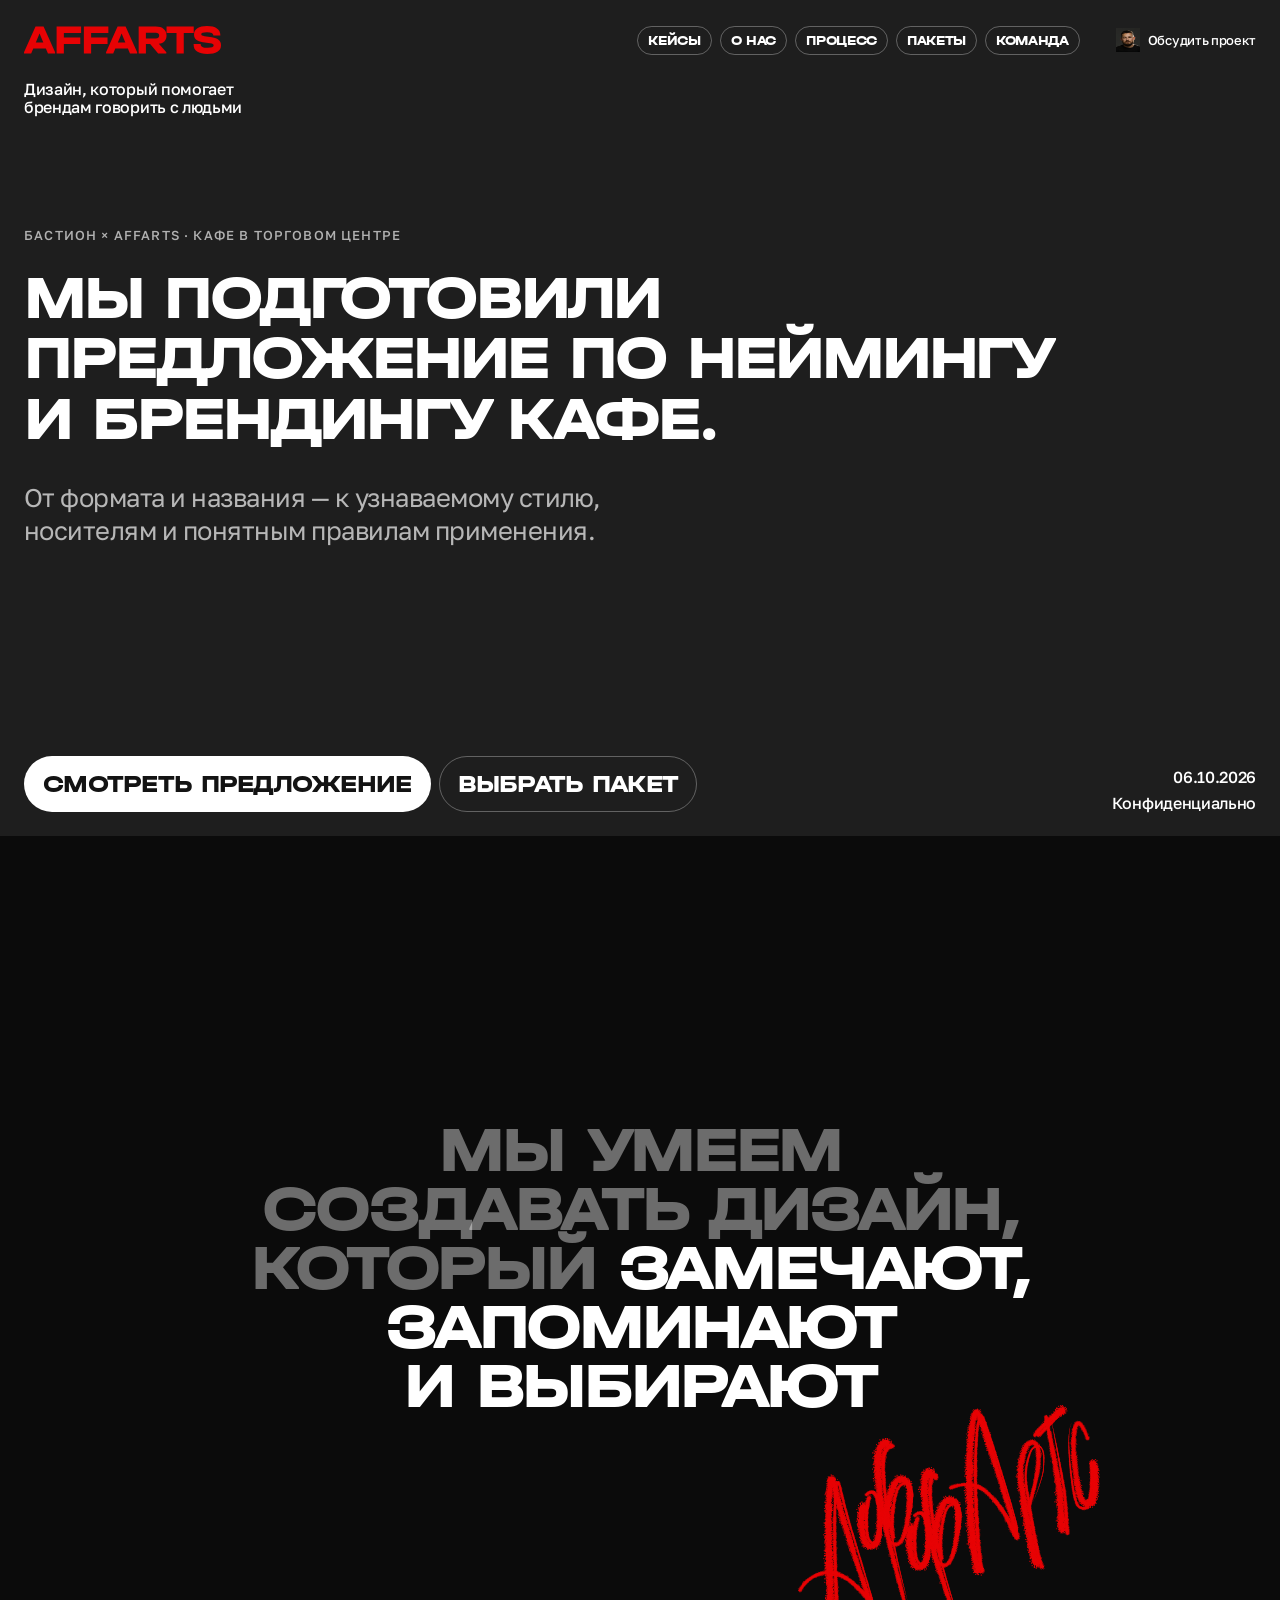
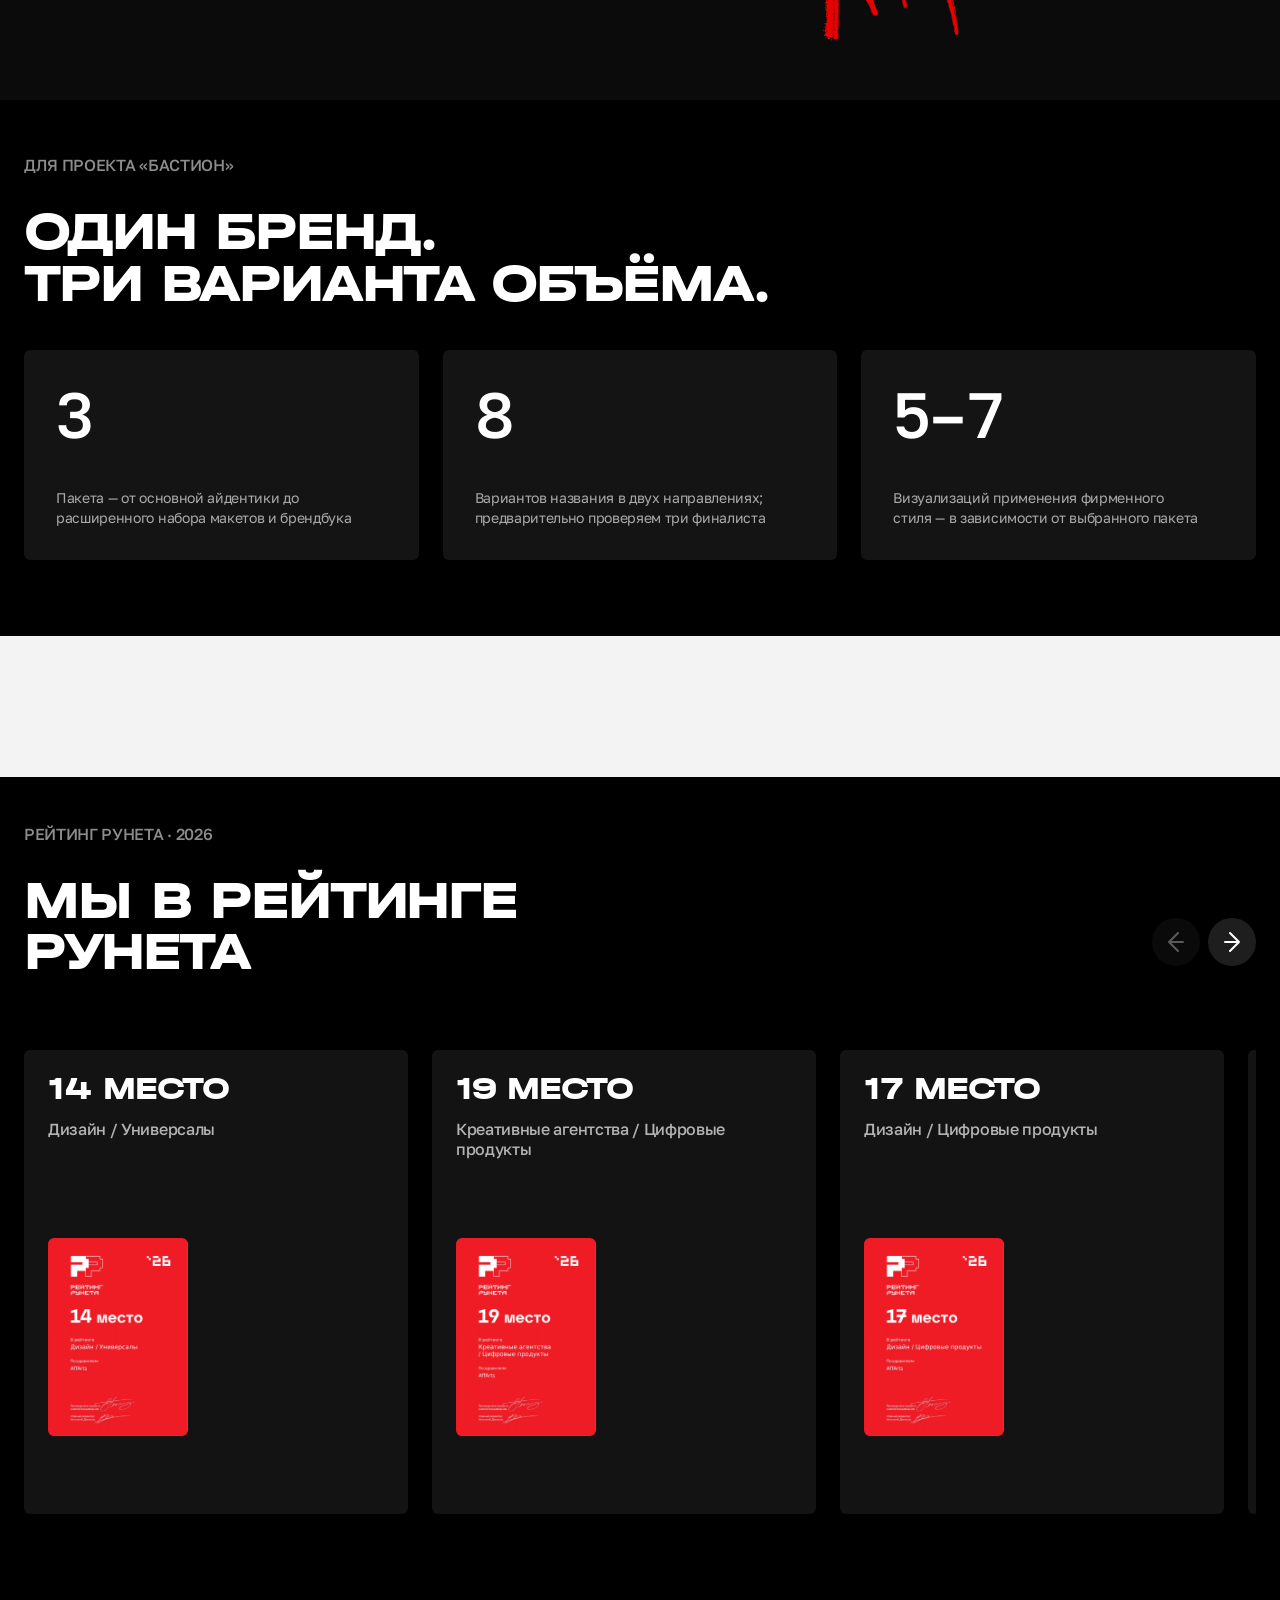
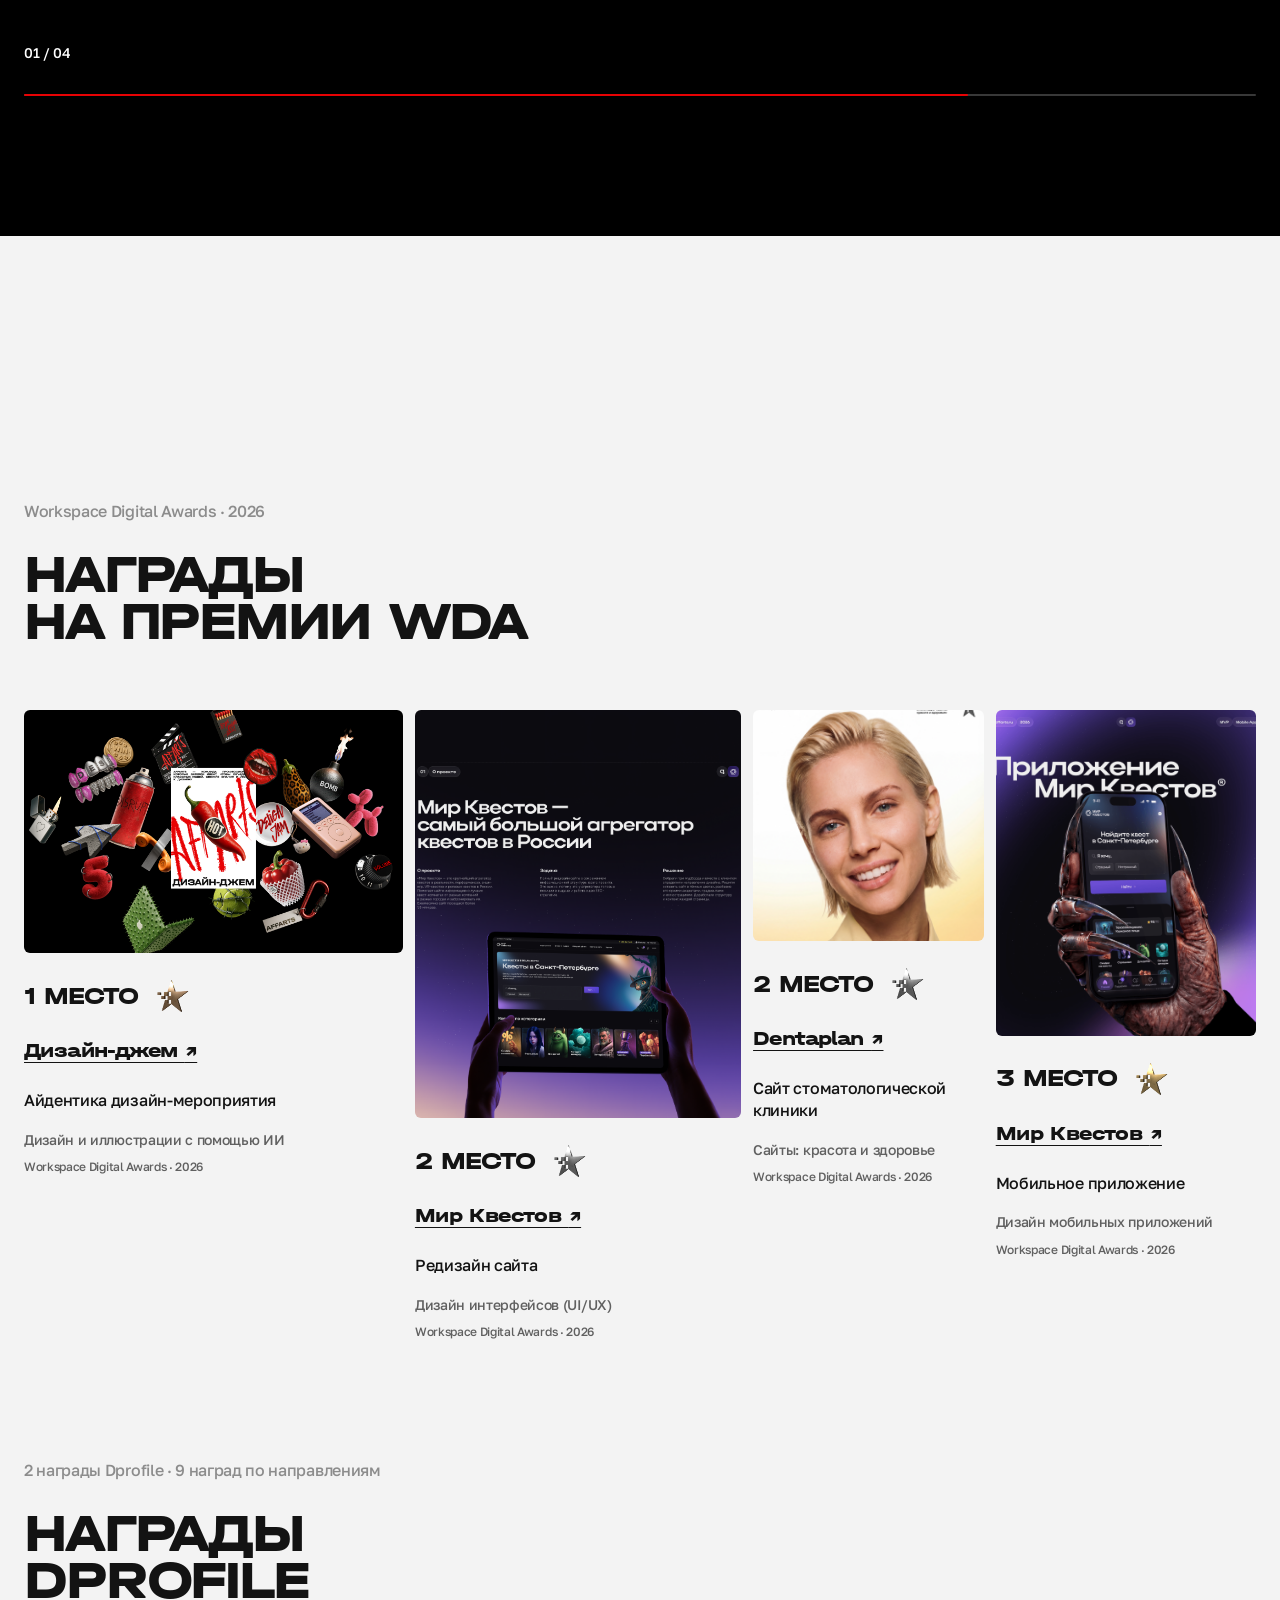
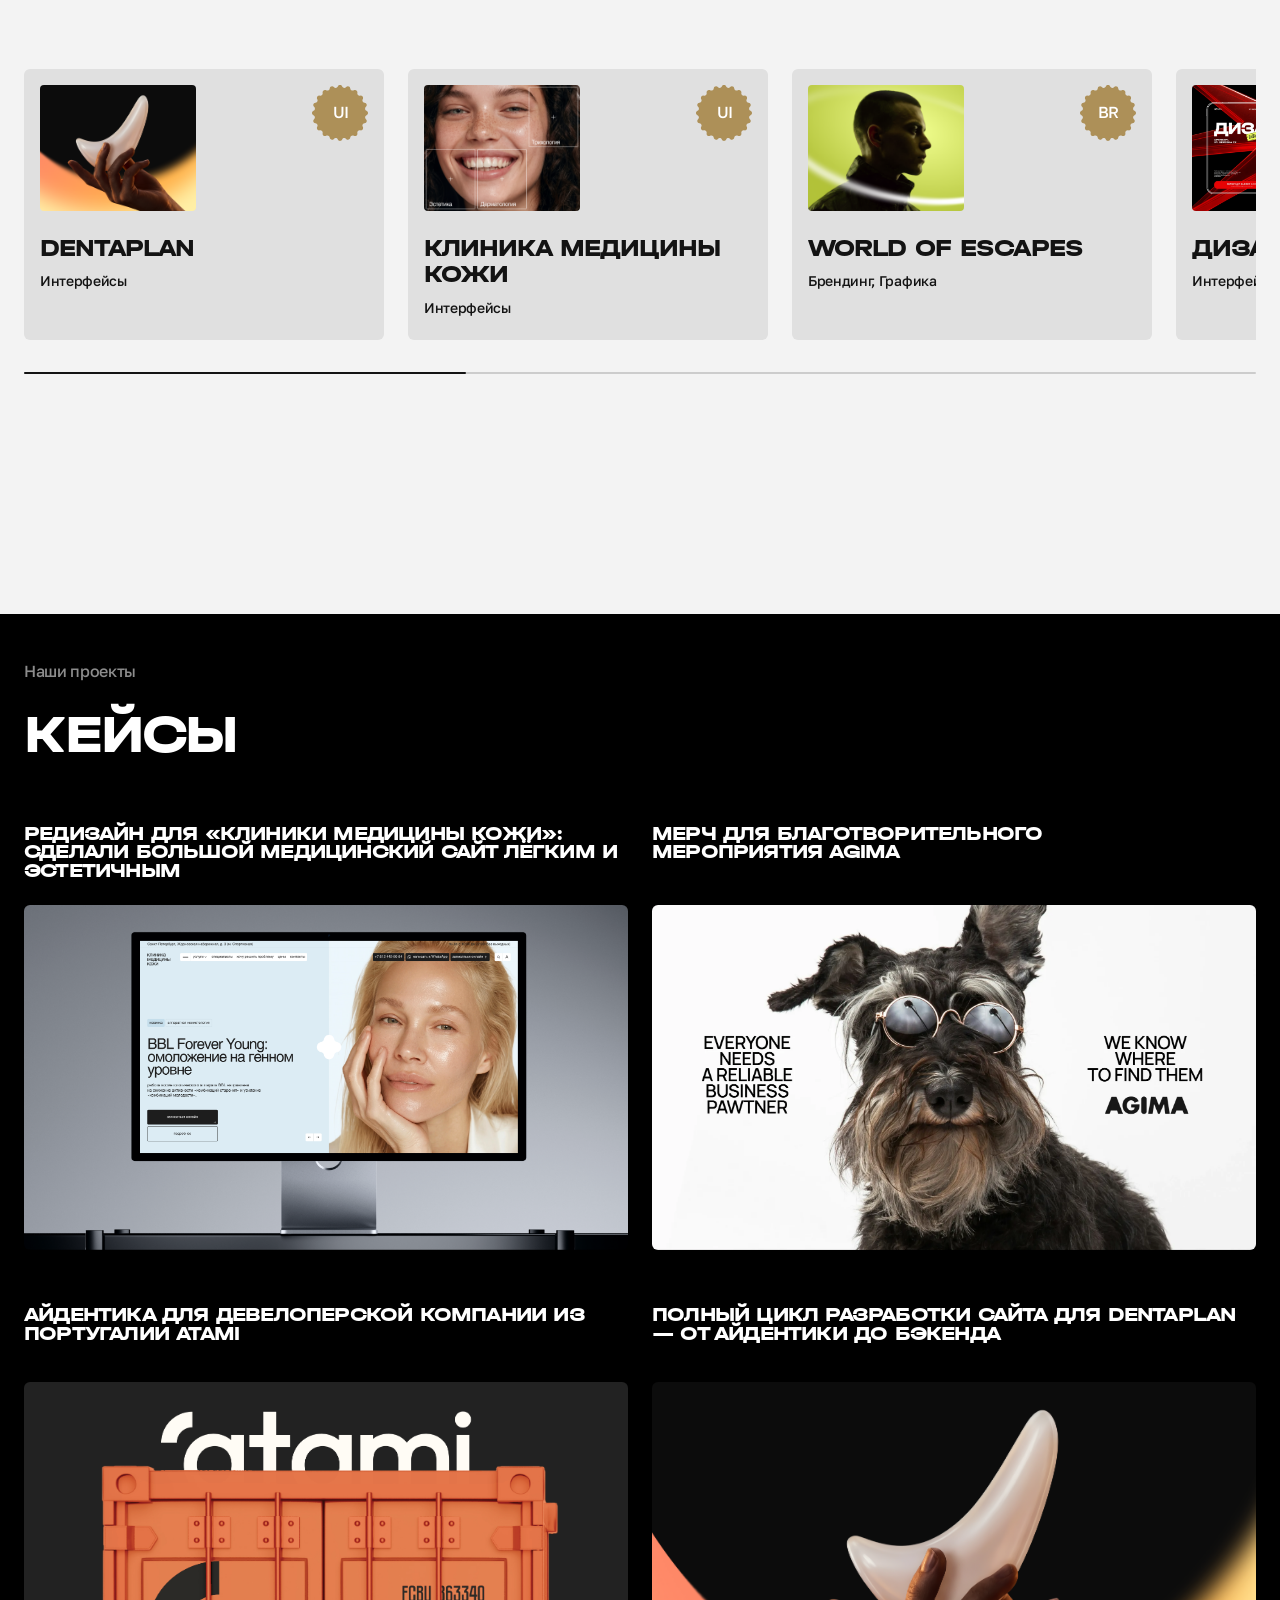
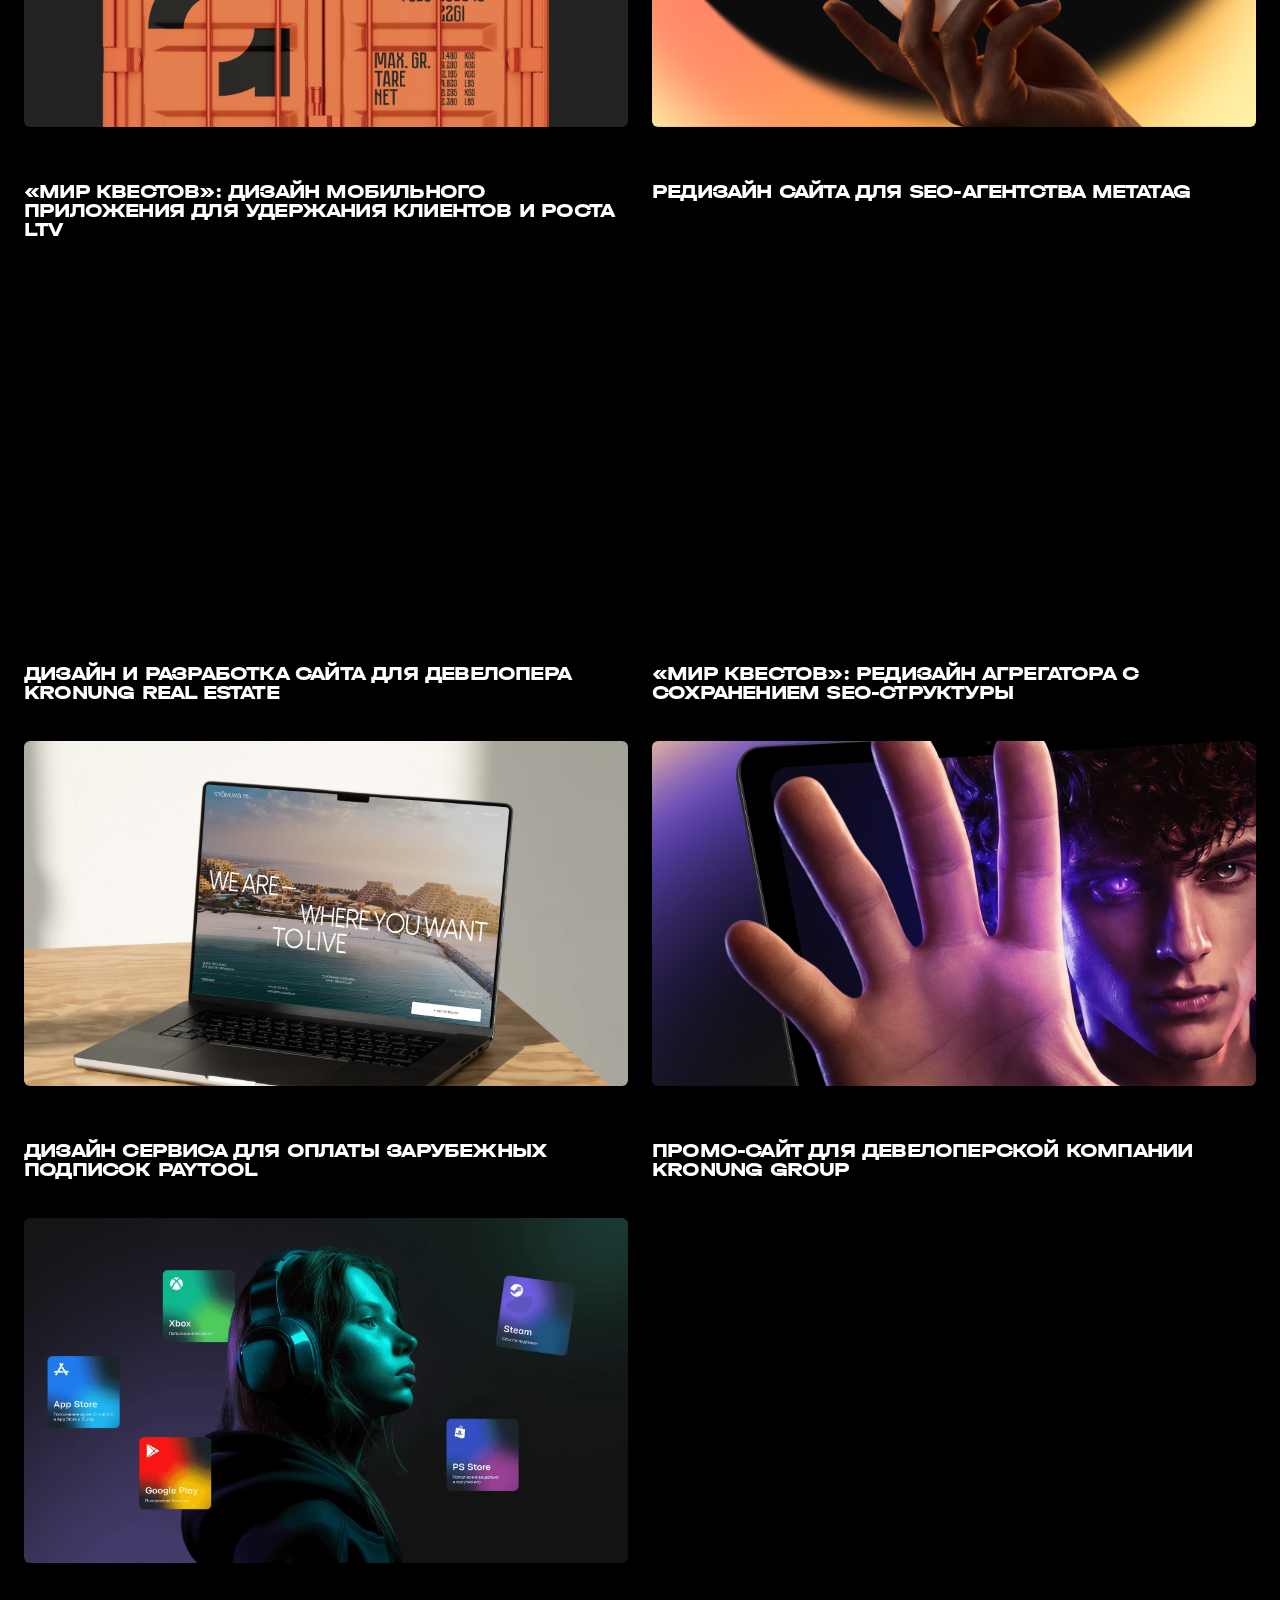
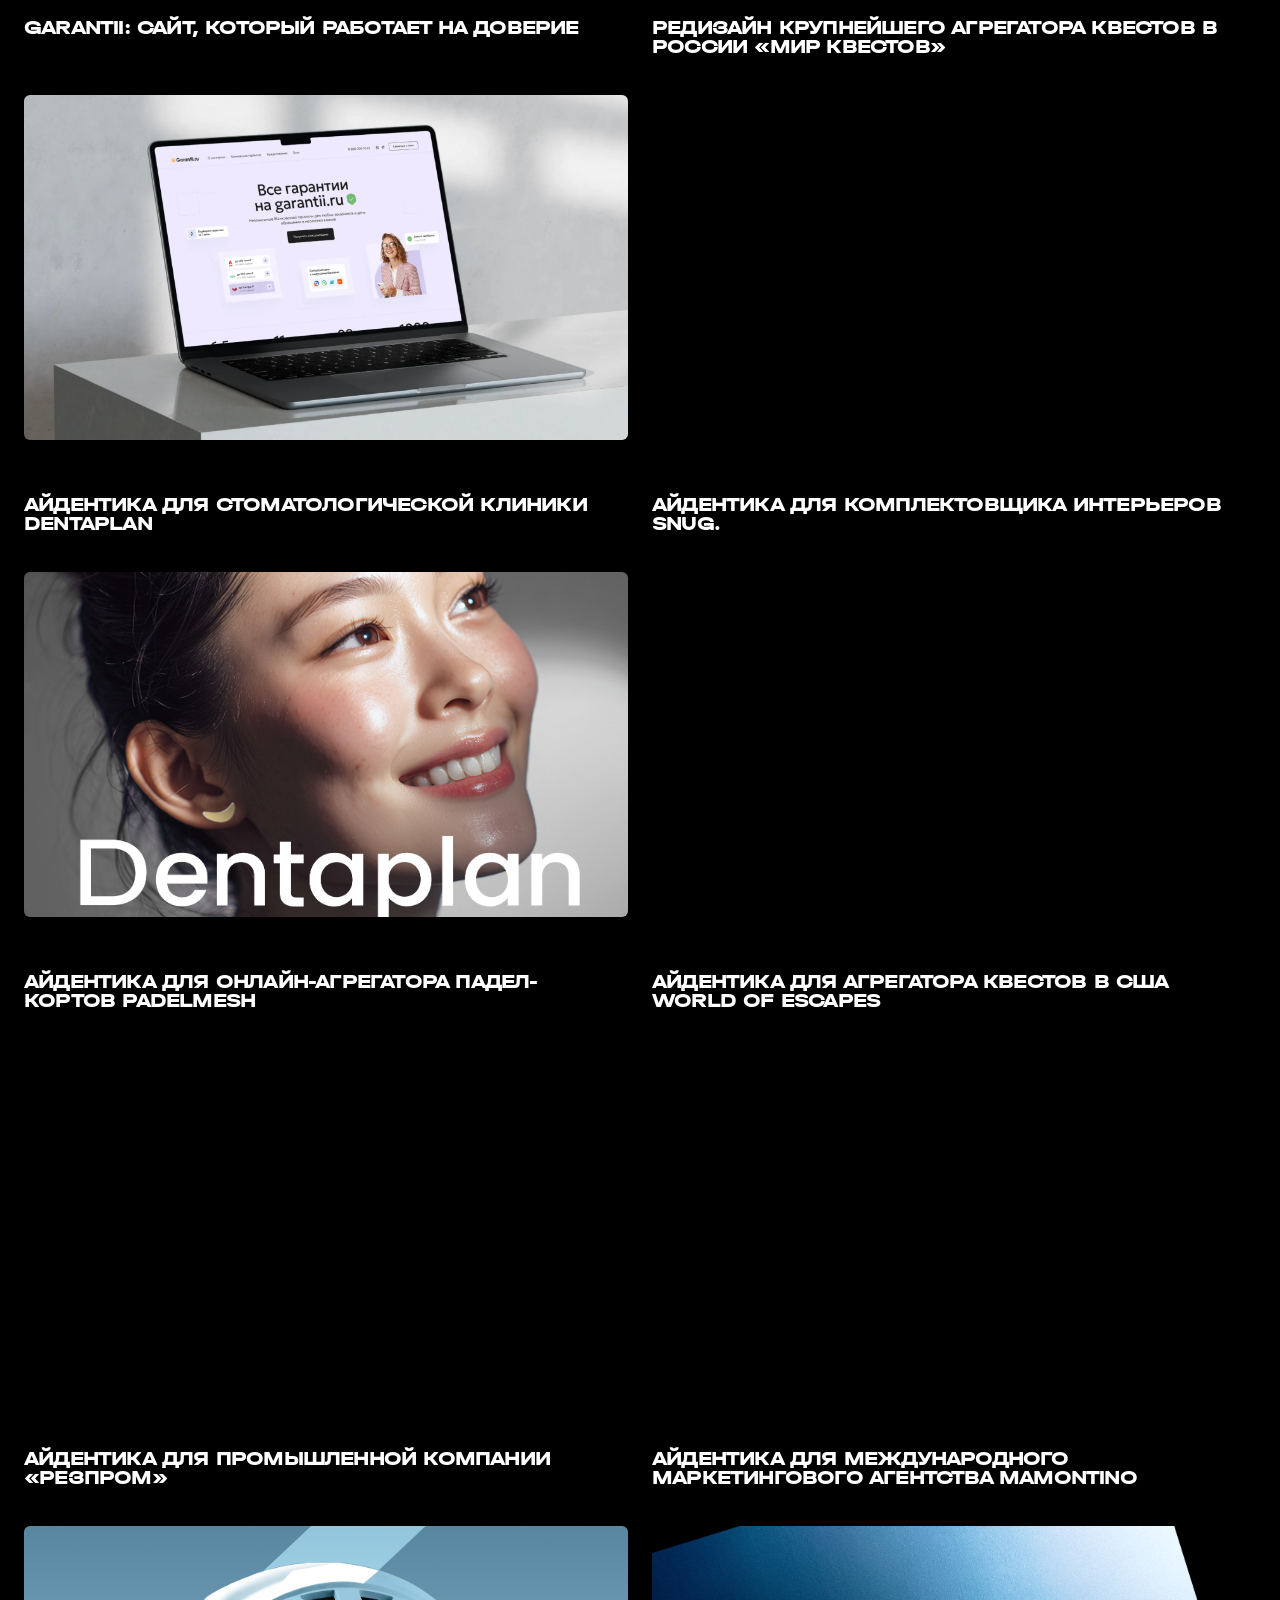
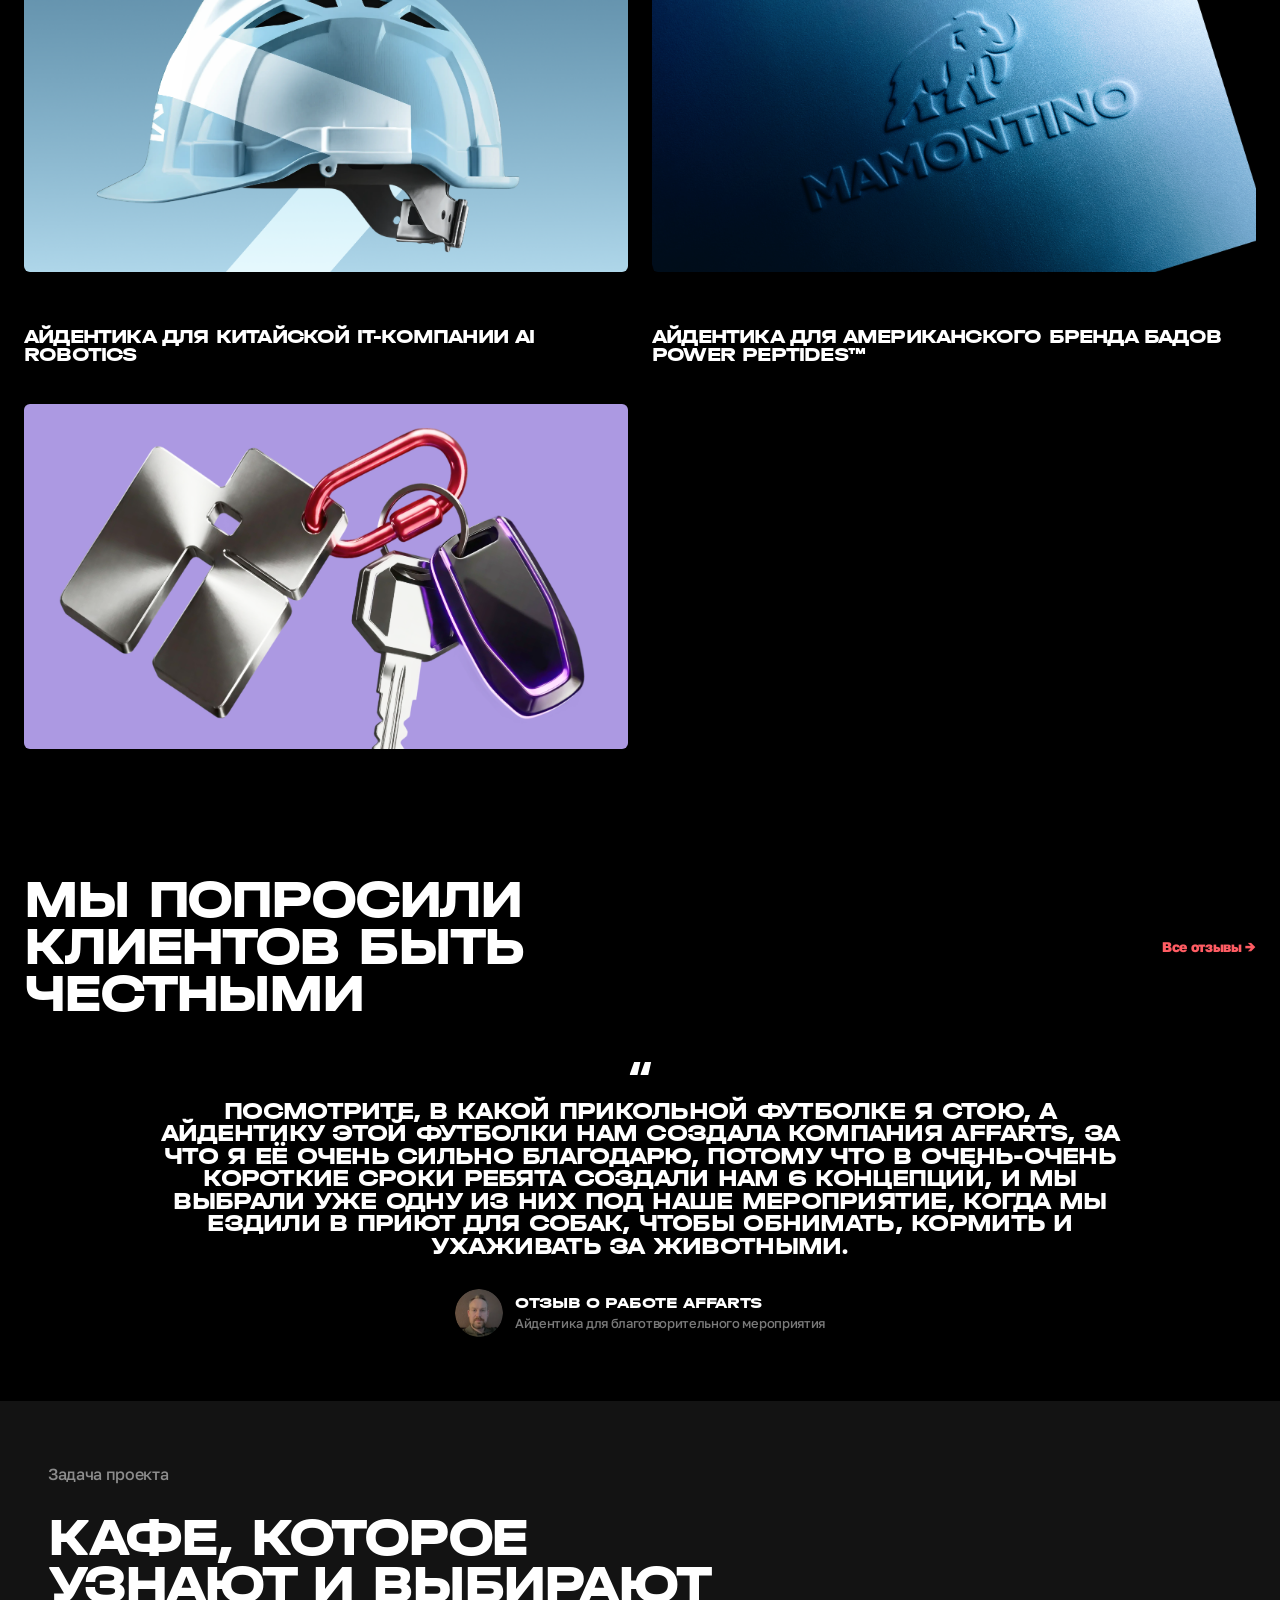
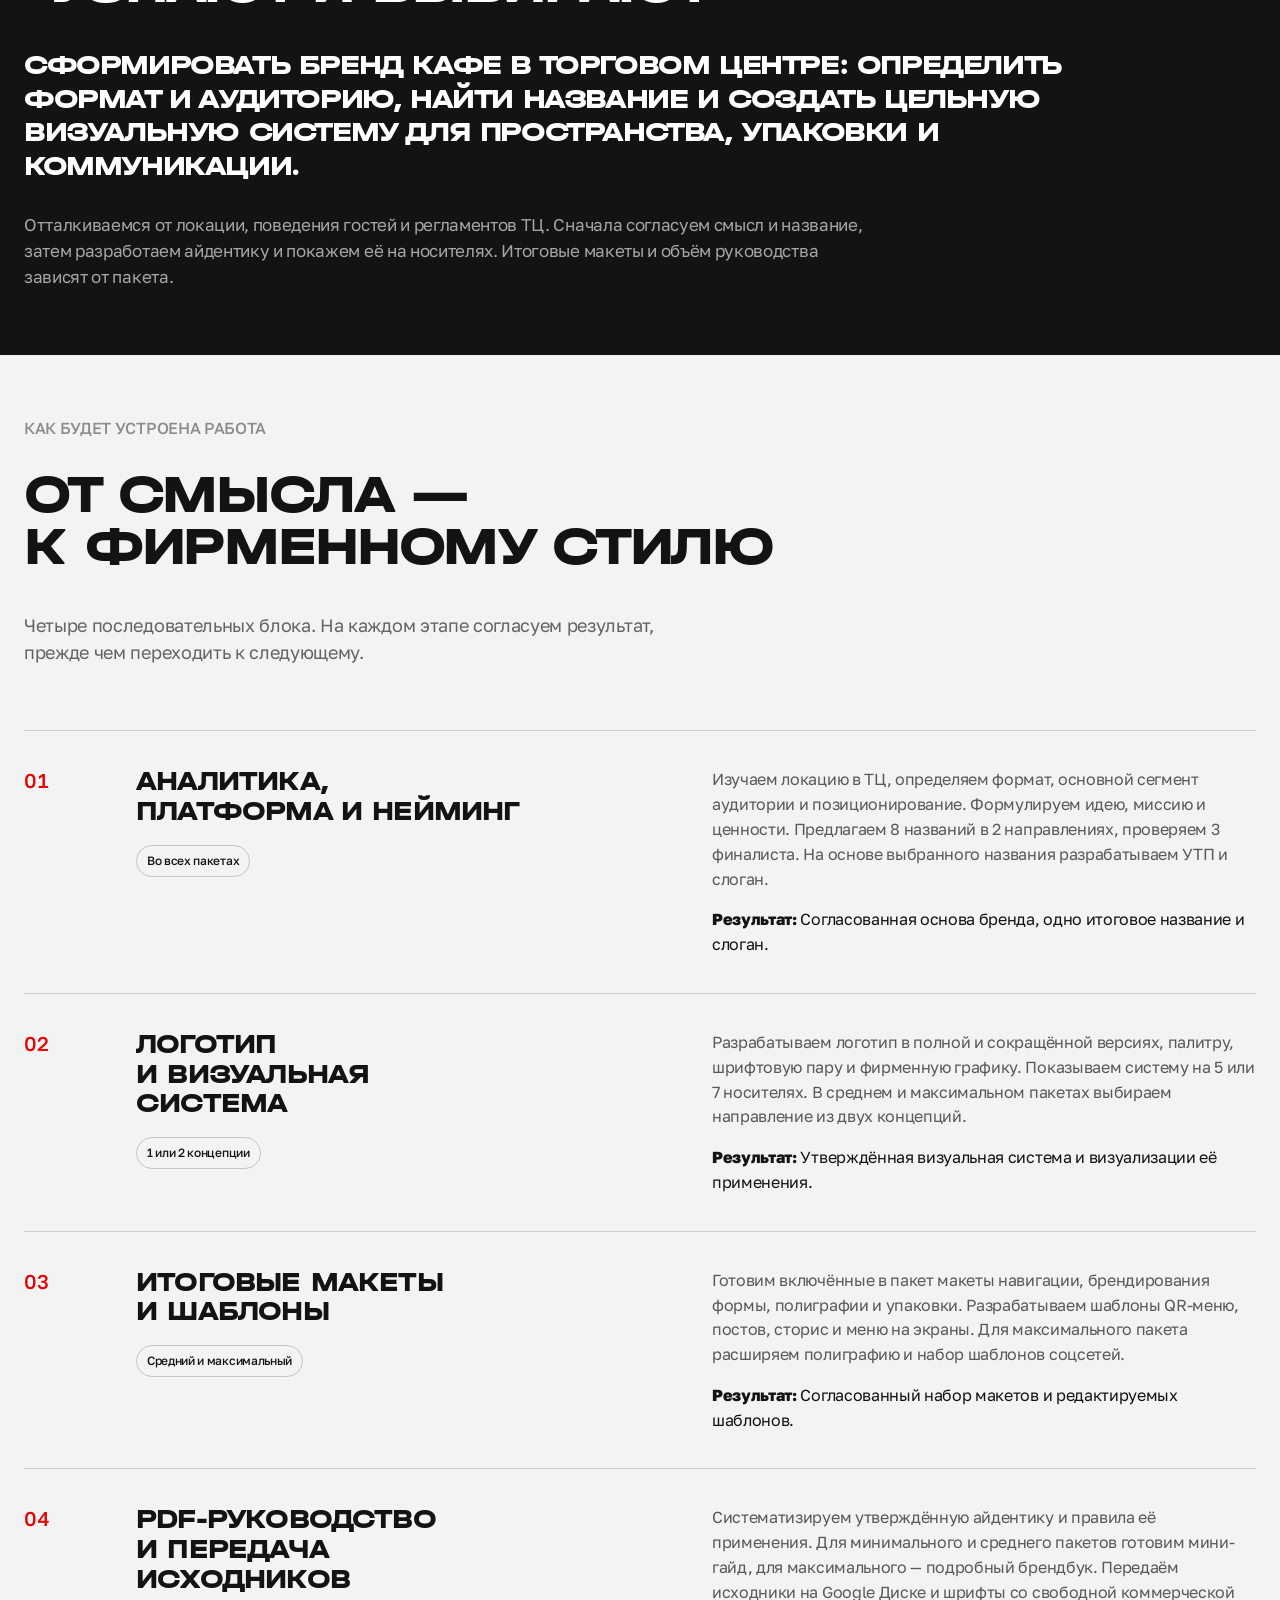
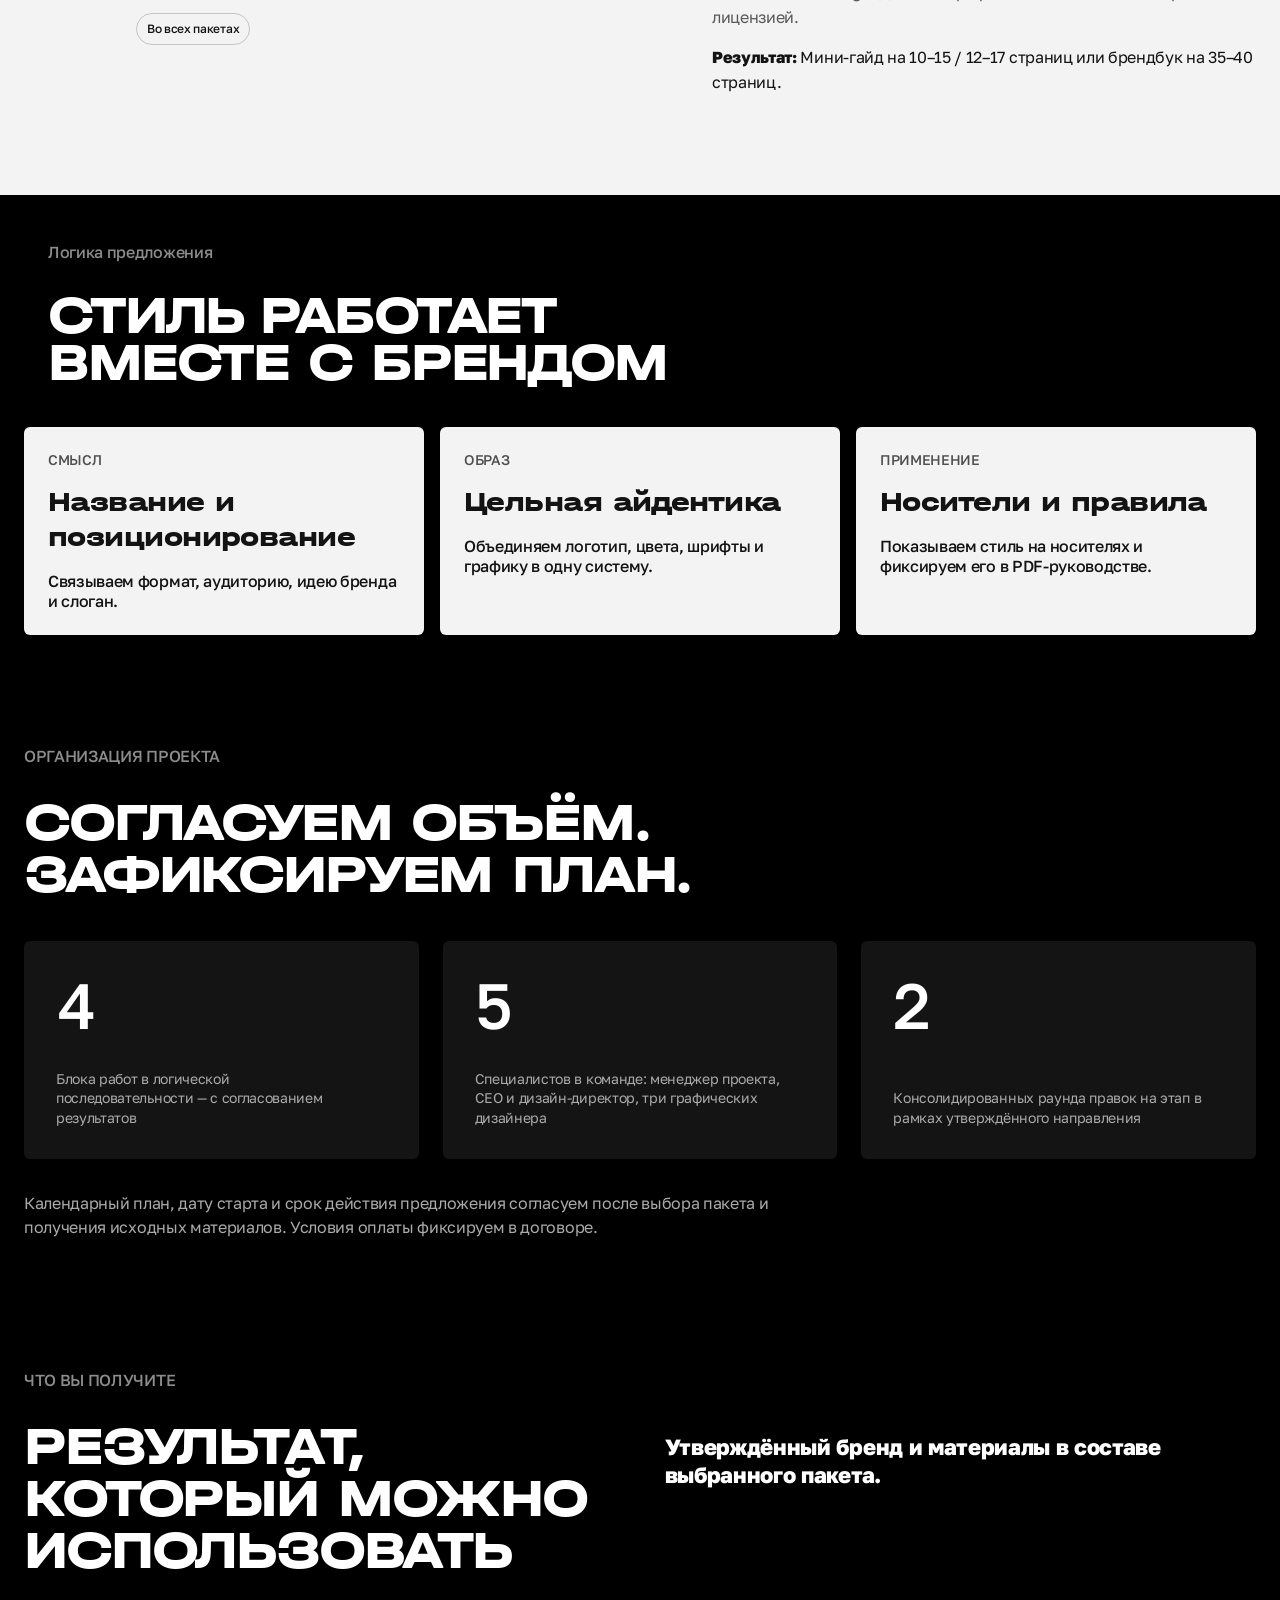
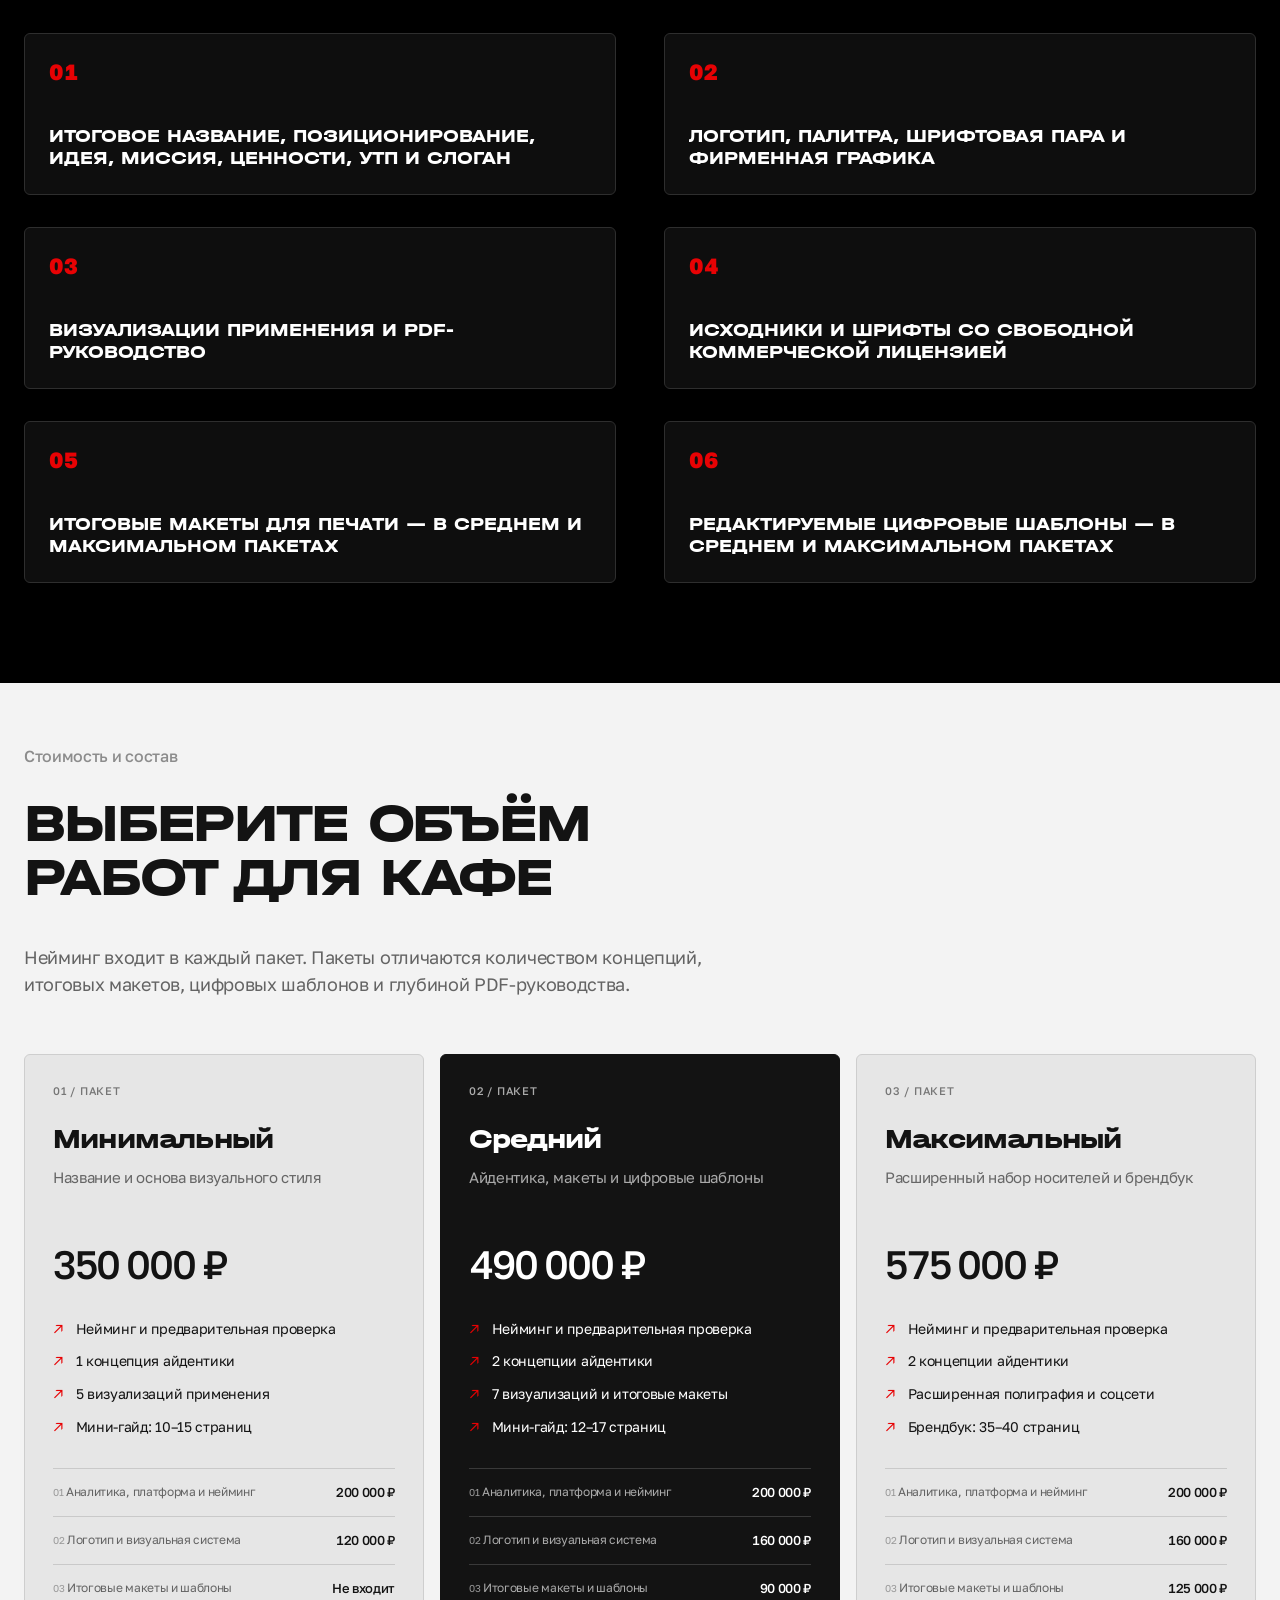
==== commit f54f3d14: "Publish updated Bastion cafe proposal" ====
--- a/index.html
+++ b/index.html
@@ -1,23 +1,22 @@
-<!doctype html><html lang="ru"><head><meta charset="utf-8"><meta name="viewport" content="width=device-width,initial-scale=1"><meta name="robots" content="noindex,nofollow"><meta name="theme-color" content="#131313"><meta name="description" content="Предложение AffArts для проекта «Бастион»: нейминг и брендинг кофейни в торговом центре. Три пакета: 350 000, 490 000 и 575 000 рублей."><title>Бастион × AffArts — нейминг и брендинг кофейни</title><link rel="preload" href="assets/HalvarBreit-ExtraBold.woff2" as="font" type="font/woff2" crossorigin><link rel="stylesheet" href="styles.css"><link rel="stylesheet" href="v3.css"><link rel="stylesheet" href="bastion.css"><script src="app.js" defer></script><script src="packages.js" defer></script></head><body class="v3 proposal bastion"><a class="skip" href="#context">Перейти к задаче проекта</a><main><section class="hero-v3" id="top" aria-labelledby="hero-title">
-<header class="site-header"><a class="header-wordmark" href="#top" aria-label="Аффартс — начало страницы">Аффартс</a><nav aria-label="Основная навигация"><a href="#cases">Кейсы</a><a href="#runet">О нас</a><a href="#process">Процесс</a><a href="#pricing">Пакеты</a><a href="#team">Команда</a></nav><a class="inline-cta" href="#contacts"><img src="assets/9524d9d5-f984-46c9-a71c-6b4464b4fc8d.png" alt="" class="cta-avatar"><span>Обсудить проект</span></a></header>
-<div class="welcome"><div class="welcome-brand"><img src="assets/bc686b8c-d330-4dcf-8b28-6f26c2f793dc.svg" alt="AFFARTS" width="197" height="28"><p>Дизайн, который помогает брендам говорить с людьми</p></div>
-<div class="welcome-message"><p class="project-kicker">Бастион × AffArts · Кофейня в торговом центре</p><h1 id="hero-title">Мы подготовили<br>предложение по неймингу<br>и брендингу кофейни.</h1><p>От формата и названия — к узнаваемому стилю,<br class="desktop-break"> носителям и понятным правилам применения.</p></div>
+<!doctype html><html lang="ru"><head><meta charset="utf-8"><meta name="viewport" content="width=device-width,initial-scale=1"><meta name="robots" content="noindex,nofollow"><meta name="theme-color" content="#131313"><meta name="description" content="Предложение AffArts для проекта «Бастион»: нейминг и брендинг кафе в торговом центре. Три пакета: 350 000, 490 000 и 575 000 рублей."><title>Бастион × AffArts — нейминг и брендинг кафе</title><link rel="preload" href="assets/HalvarBreit-ExtraBold.woff2" as="font" type="font/woff2" crossorigin><link rel="stylesheet" href="styles.css"><link rel="stylesheet" href="v3.css"><link rel="stylesheet" href="bastion.css"><script src="app.js" defer></script><script src="packages.js" defer></script></head><body class="v3 proposal bastion"><a class="skip" href="#context">Перейти к задаче проекта</a><main><section class="hero-v3" id="top" aria-labelledby="hero-title">
+<header class="site-header"><a class="header-wordmark" href="#top" aria-label="Аффартс — начало страницы"><img src="assets/bc686b8c-d330-4dcf-8b28-6f26c2f793dc.svg" alt="AFFARTS" width="197" height="28"></a><nav aria-label="Основная навигация"><a href="#cases">Кейсы</a><a href="#runet">О нас</a><a href="#process">Процесс</a><a href="#pricing">Пакеты</a><a href="#team">Команда</a></nav><a class="inline-cta" href="#contacts"><img src="assets/igor-frolovsky.webp" alt="" class="cta-avatar"><span>Обсудить проект</span></a></header>
+<div class="welcome"><div class="welcome-brand"><p>Дизайн, который помогает брендам говорить с людьми</p></div>
+<div class="welcome-message"><p class="project-kicker">Бастион × AffArts · Кафе в торговом центре</p><h1 id="hero-title">Мы подготовили<br>предложение по неймингу<br>и брендингу кафе.</h1><p>От формата и названия — к узнаваемому стилю,<br class="desktop-break"> носителям и понятным правилам применения.</p></div>
 <div class="welcome-bottom"><div class="hero-actions"><a class="button" href="#context">Смотреть предложение</a><a class="button outline" href="#pricing">Выбрать пакет</a></div><p>06.10.2026<br><span>Конфиденциально</span></p></div></div></section>
 
 <section class="manifesto" id="manifesto" tabindex="-1" aria-label="Наш подход"><p><span>Мы умеем<br>создавать дизайн,<br>который</span> замечают,<br>запоминают<br>и выбирают</p><img src="assets/da4eb10e-3694-493f-b89a-e507606bc0c1.svg" alt="AffArts" class="signature" loading="lazy"></section>
 <section class="section project-plan v3-inter" id="about" tabindex="-1"><header class="section-head"><p class="eyebrow">Для проекта «Бастион»</p><h2>Один бренд.<br>Три варианта объёма.</h2></header><div class="project-stats"><article><strong>3</strong><p>Пакета — от основной айдентики до расширенного набора макетов и брендбука</p></article><article><strong>8</strong><p>Вариантов названия в двух направлениях; предварительно проверяем три финалиста</p></article><article><strong>5–7</strong><p>Визуализаций применения фирменного стиля — в зависимости от выбранного пакета</p></article></div></section>
 <section class="section rankings v3-inter" id="runet" tabindex="-1"><header class="section-head"><p class="eyebrow">Рейтинг Рунета · 2026</p><div class="heading-row"><h2>Мы в рейтинге<br>Рунета</h2><div class="slider-controls"><button class="slider-prev" data-rail="runet-rail" aria-label="Назад"><img src="assets/6d1808cf-1c6e-4c72-b175-d3c817df458f.svg" alt="" loading="lazy"></button><button class="slider-next" data-rail="runet-rail" aria-label="Вперёд"><img src="assets/f53aaf58-d9f1-41db-924f-893cafedd125.svg" alt="" loading="lazy"></button></div></div></header><div id="rank-runet" class="rank-panel"><div class="rail" id="runet-rail" tabindex="0" aria-label="Дипломы Рейтинга Рунета 2026"><article class="rank-card"><h3>14 место</h3><p>Дизайн / Универсалы</p><a class="diploma-link" href="assets/runet-2026-14.webp" target="_blank" rel="noopener" aria-label="Открыть диплом: 14 место, Дизайн / Универсалы, 2026"><img src="assets/runet-2026-14.webp" alt="Рейтинг Рунета 2026: 14 место, Дизайн / Универсалы" loading="lazy"></a></article><article class="rank-card"><h3>19 место</h3><p>Креативные агентства / Цифровые продукты</p><a class="diploma-link" href="assets/runet-2026-19.webp" target="_blank" rel="noopener" aria-label="Открыть диплом: 19 место, Креативные агентства / Цифровые продукты, 2026"><img src="assets/runet-2026-19.webp" alt="Рейтинг Рунета 2026: 19 место, Креативные агентства / Цифровые продукты" loading="lazy"></a></article><article class="rank-card"><h3>17 место</h3><p>Дизайн / Цифровые продукты</p><a class="diploma-link" href="assets/runet-2026-17.webp" target="_blank" rel="noopener" aria-label="Открыть диплом: 17 место, Дизайн / Цифровые продукты, 2026"><img src="assets/runet-2026-17.webp" alt="Рейтинг Рунета 2026: 17 место, Дизайн / Цифровые продукты" loading="lazy"></a></article><article class="rank-card"><h3>15 место</h3><p>Дизайн / Веб-дизайн</p><a class="diploma-link" href="assets/runet-2026-15.webp" target="_blank" rel="noopener" aria-label="Открыть диплом: 15 место, Дизайн / Веб-дизайн, 2026"><img src="assets/runet-2026-15.webp" alt="Рейтинг Рунета 2026: 15 место, Дизайн / Веб-дизайн" loading="lazy"></a></article></div><p class="rail-counter" data-counter="runet-rail">01 / 04</p><div class="rail-progress" aria-hidden="true"><i></i></div></div></section>
 <section class="section pale awards" id="awards" tabindex="-1"><p class="eyebrow">Workspace Digital Awards · 2026</p><h2>Награды<br>на премии WDA</h2><div class="award-grid"><article class="award"><img src="assets/9b5067ab-068e-4bc1-88ca-b703b3409a9e.png" alt="Дизайн-джем — Айдентика дизайн-мероприятия" class="award-cover" loading="lazy"><h3>1 место <img src="assets/dfce6065-f219-429b-8254-d41379b8c533.png" alt="" class="award-star" loading="lazy"></h3><h4 class="award-project"><a href="https://workspace.ru/cases/dizayn-dzhem-aydentika-sgenerirovannaya-ii-dlya-pervogo-dizayn-meropriyatiya-v-orenburge/" target="_blank" rel="noopener">Дизайн-джем <span aria-hidden="true">↗</span></a></h4><p class="award-description">Айдентика дизайн-мероприятия</p><p class="award-nomination">Дизайн и иллюстрации с помощью ИИ</p><p class="award-year">Workspace Digital Awards · 2026</p></article><article class="award"><img src="assets/82f79d6e-1706-403b-b1b6-ef29d96e5122.png" alt="Мир Квестов — Редизайн сайта" class="award-cover" loading="lazy"><h3>2 место <img src="assets/ef665b99-dea6-4a57-8fda-d94a225cf14a.png" alt="" class="award-star" loading="lazy"></h3><h4 class="award-project"><a href="https://workspace.ru/cases/mir-kvestov-redizayn-krupneyshego-agregatora-kvestov-v-rossii/" target="_blank" rel="noopener">Мир Квестов <span aria-hidden="true">↗</span></a></h4><p class="award-description">Редизайн сайта</p><p class="award-nomination">Дизайн интерфейсов (UI/UX)</p><p class="award-year">Workspace Digital Awards · 2026</p></article><article class="award"><img src="assets/b671f21f-a15c-4ef1-9e8d-8093138994df.png" alt="Dentaplan — Сайт стоматологической клиники" class="award-cover" loading="lazy"><h3>2 место <img src="assets/ef665b99-dea6-4a57-8fda-d94a225cf14a.png" alt="" class="award-star" loading="lazy"></h3><h4 class="award-project"><a href="https://workspace.ru/cases/redizayn-sayta-stomatologicheskoy-kliniki-prevratili-slozhnyy-kontent-v-udobnyy-interfeys/" target="_blank" rel="noopener">Dentaplan <span aria-hidden="true">↗</span></a></h4><p class="award-description">Сайт стоматологической клиники</p><p class="award-nomination">Сайты: красота и здоровье</p><p class="award-year">Workspace Digital Awards · 2026</p></article><article class="award"><img src="assets/wda-2026-mir-kvestov-app.png" alt="Мир Квестов — Мобильное приложение" class="award-cover" loading="lazy"><h3>3 место <img src="assets/ef665b99-dea6-4a57-8fda-d94a225cf14a.png" alt="" class="award-star" loading="lazy"></h3><h4 class="award-project"><a href="https://workspace.ru/cases/mir-kvestov-dizayn-mobilnogo-prilozheniya-dlya-uderzhaniya-klientov-i-uluchsheniya-klientskogo-opyta/" target="_blank" rel="noopener">Мир Квестов <span aria-hidden="true">↗</span></a></h4><p class="award-description">Мобильное приложение</p><p class="award-nomination">Дизайн мобильных приложений</p><p class="award-year">Workspace Digital Awards · 2026</p></article></div></section>
-<section class="section pale dprofile"><header class="section-head"><p class="eyebrow">2 награды Dprofile · 9 наград по направлениям</p><div class="heading-row"><h2>Награды<br>Dprofile</h2><div class="badge-totals" aria-label="2 награды Dprofile и 9 наград по направлениям"><span class="medal red-medal">DP</span><b>2</b><span class="medal">UI</span><b>9</b></div></div></header><div class="rail-wrap"><div class="rail" tabindex="0" aria-label="Проекты, отмеченные Dprofile"><article class="dp-card"><img src="assets/ec4a7a34-0f6c-4923-a590-45492959117f.png" alt="Dentaplan" class="" loading="lazy"><span class="medal">UI</span><h3>Dentaplan</h3><p class="tag">Интерфейсы</p></article><article class="dp-card"><img src="assets/f7b28261-bc91-48e7-b6e9-89257339156c.png" alt="Клиника медицины кожи" class="" loading="lazy"><span class="medal">UI</span><h3>Клиника медицины кожи</h3><p class="tag">Интерфейсы</p></article><article class="dp-card"><img src="assets/e0f0d986-d2b0-4268-a790-ba171a485258.png" alt="World of Escapes" class="" loading="lazy"><span class="medal">BR</span><h3>World of Escapes</h3><p class="tag">Брендинг, Графика</p></article><article class="dp-card"><img src="assets/b06b1037-bba4-44f8-aac8-a8b892c3779f.png" alt="Дизайн-джем" class="" loading="lazy"><span class="medal">BR</span><h3>Дизайн-джем</h3><p class="tag">Интерфейсы, Брендинг</p></article><article class="dp-card"><img src="assets/d7329ccb-948c-4034-96dd-3b4b51002d40.png" alt="AI Robotics" class="" loading="lazy"><span class="medal">BR</span><h3>AI Robotics</h3><p class="tag">Брендинг, Графика</p></article><article class="dp-card"><img src="assets/da993b52-21e0-4aff-b32c-fab8cd59b623.png" alt="РезПром" class="" loading="lazy"><span class="medal">BR</span><h3>РезПром</h3><p class="tag">Брендинг, Графика</p></article><article class="dp-card"><img src="assets/77c6ea38-8ce2-49de-8ae2-a2d5a81f01c1.png" alt="Мир Квестов" class="" loading="lazy"><span class="medal">AI</span><h3>Мир Квестов</h3><p class="tag">Брендинг, Нейро</p></article><article class="dp-card"><img src="assets/79165248-7e1e-4df9-b1a6-43e80507b2e3.png" alt="PayTool" class="" loading="lazy"><span class="medal">UI</span><h3>PayTool</h3><p class="tag">Интерфейсы</p></article><article class="dp-card"><img src="assets/a14f9965-e49c-4be8-a7a1-0e46e503de88.png" alt="Power Peptides" class="" loading="lazy"><span class="medal">UI</span><h3>Power Peptides</h3><p class="tag">Интерфейсы, Брендинг</p></article></div><div class="rail-progress" aria-hidden="true"><i></i></div></div></section>
-<section class="section cases" id="cases" tabindex="-1"><header class="section-head "><p class="eyebrow">Наши проекты</p><div class="heading-row"><h2>Кейсы</h2></div></header><div class="case-top-grid"><a class="case" href="https://affarts.ru/cases/redizajn-i-sajt-dlya-kliniki-medicziny-kozhi-1skin/" target="_blank" rel="noopener noreferrer"><h3>Редизайн и сайт для клиники медицины кожи 1skin</h3><img src="assets/76b53450-fbab-4973-b33c-b6ee17d58bed.png" alt="Редизайн и сайт для клиники медицины кожи 1skin" loading="lazy"></a><article class="case"><h3>Мерч для благотворительного<br>мероприятия Agima</h3><img src="assets/8671a49e-f93d-4d4c-bb3b-257115ebd8af.png" alt="Мерч для благотворительного мероприятия Agima" class="" loading="lazy"></article><a class="case" href="https://affarts.ru/cases/atami/" target="_blank" rel="noopener noreferrer"><h3>Айдентика без правок для Atami</h3><img src="assets/a18a9a5e-d329-41a6-a557-59156e323278.png" alt="Айдентика без правок для Atami" loading="lazy"></a><article class="case"><h3>Редизайн сайта<br>стоматологической клиники Dentaplan</h3><img src="assets/93042872-1485-47b6-9799-f9475010107a.png" alt="Дизайн сайта Dentaplan" class="" loading="lazy"></article></div>
-<div class="more-cases"><header class="section-head "><p class="eyebrow">Релевантный опыт</p><div class="heading-row"><h2>Ещё кейсы</h2><div class="slider-controls"><button class="slider-prev" data-rail="cases-rail" aria-label="Назад"><img src="assets/6d1808cf-1c6e-4c72-b175-d3c817df458f.svg" alt="" class="" loading="lazy"></button><button class="slider-next" data-rail="cases-rail" aria-label="Вперёд"><img src="assets/f53aaf58-d9f1-41db-924f-893cafedd125.svg" alt="" class="" loading="lazy"></button></div></div></header><div class="rail-wrap"><div class="rail" id="cases-rail" tabindex="0" aria-label="Ещё проекты AffArts"><a class="case" href="https://affarts.ru/cases/dizajn-sajta-dlya-power-peptides/" target="_blank" rel="noopener noreferrer"><h3>Дизайн сайта<br>для Power Peptides™<span aria-hidden="true">↗</span></h3><img src="assets/e5d1daac-e27f-42e5-ac4b-2a190f1874e6.png" alt="Дизайн сайта для Power Peptides™" class="" loading="lazy"></a><a class="case" href="https://affarts.ru/cases/dizajn-i-razrabotka-dlya-developera-kronung-real-estate/" target="_blank" rel="noopener noreferrer"><h3>Дизайн и разработка для девелопера Kronung Real Estate<span aria-hidden="true">↗</span></h3><img src="assets/7530650d-ce4b-4d8a-a76f-91b2bb48a437.png" alt="Дизайн и разработка для девелопера Kronung Real Estate" class="" loading="lazy"></a><a class="case" href="https://affarts.ru/cases/redizajn-i-sajt-dlya-kliniki-medicziny-kozhi-1skin/" target="_blank" rel="noopener noreferrer"><h3>Редизайн и сайт для клиники медицины кожи 1skin<span aria-hidden="true">↗</span></h3><img src="assets/e1da0536-f881-4070-af95-a9aeba2c2a94.png" alt="Редизайн и сайт для клиники медицины кожи 1skin" class="" loading="lazy"></a><a class="case" href="https://affarts.ru/cases/garantii-sajt-kotoryj-rabotaet-na-doverie/" target="_blank" rel="noopener noreferrer"><h3>Garantii: сайт, который работает на доверие<span aria-hidden="true">↗</span></h3><img src="assets/e967fb70-53a7-499f-ba54-d738aa659846.png" alt="Garantii: сайт, который работает на доверие" class="" loading="lazy"></a><a class="case" href="https://affarts.ru/cases/atami/" target="_blank" rel="noopener noreferrer"><h3>Айдентика без правок для Atami<span aria-hidden="true">↗</span></h3><img src="assets/0dbbb37a-7de4-4952-b76a-76f3121fb575.png" alt="Айдентика без правок для Atami" class="" loading="lazy"></a><a class="case" href="https://affarts.ru/cases/redizajn-i-sajt-dlya-kliniki-medicziny-kozhi-1skin/" target="_blank" rel="noopener noreferrer"><h3>Редизайн и сайт для клиники медицины кожи 1skin</h3><img src="assets/76b53450-fbab-4973-b33c-b6ee17d58bed.png" alt="Редизайн и сайт для клиники медицины кожи 1skin" loading="lazy"></a><article class="case"><h3>Мерч для благотворительного<br>мероприятия Agima</h3><img src="assets/8671a49e-f93d-4d4c-bb3b-257115ebd8af.png" alt="Мерч для благотворительного мероприятия Agima" class="" loading="lazy"></article><a class="case" href="https://affarts.ru/cases/atami/" target="_blank" rel="noopener noreferrer"><h3>Айдентика без правок для Atami</h3><img src="assets/a18a9a5e-d329-41a6-a557-59156e323278.png" alt="Айдентика без правок для Atami" loading="lazy"></a></div><p class="rail-counter" data-counter="cases-rail">01 / 08</p><div class="rail-progress" aria-hidden="true"><i></i></div></div></div></section>
+<section class="section pale dprofile"><header class="section-head"><p class="eyebrow">2 награды Dprofile · 9 наград по направлениям</p><div class="heading-row"><h2>Награды<br>Dprofile</h2><div class="badge-totals" aria-label="2 награды Dprofile и 9 наград по направлениям"><span class="medal red-medal">DP</span><b>2</b><span class="medal">UI</span><b>9</b></div></div></header><div class="rail-wrap"><div class="rail" tabindex="0" aria-label="Проекты, отмеченные Dprofile"><a class="dp-card" href="https://dprofile.ru/case/184034/dentaplan-redizain-saita-stomatologiceskoi-kliniki" target="_blank" rel="noopener noreferrer" aria-label="Открыть проект «Dentaplan» на Dprofile"><img src="assets/ec4a7a34-0f6c-4923-a590-45492959117f.png" alt="Dentaplan" class="" loading="lazy"><span class="medal">UI</span><h3>Dentaplan</h3><p class="tag">Интерфейсы</p></a><a class="dp-card" href="https://dprofile.ru/case/180907/redizain-saita-kliniki-mediciny-kozi" target="_blank" rel="noopener noreferrer" aria-label="Открыть проект «Клиника медицины кожи» на Dprofile"><img src="assets/f7b28261-bc91-48e7-b6e9-89257339156c.png" alt="Клиника медицины кожи" class="" loading="lazy"><span class="medal">UI</span><h3>Клиника медицины кожи</h3><p class="tag">Интерфейсы</p></a><a class="dp-card" href="https://dprofile.ru/case/175585/aidentika-dlia-world-of-escapes-agregator-kvestov-v-ssa" target="_blank" rel="noopener noreferrer" aria-label="Открыть проект «World of Escapes» на Dprofile"><img src="assets/e0f0d986-d2b0-4268-a790-ba171a485258.png" alt="World of Escapes" class="" loading="lazy"><span class="medal">BR</span><h3>World of Escapes</h3><p class="tag">Брендинг, Графика</p></a><a class="dp-card" href="https://dprofile.ru/case/174486/dizain-dzem-aidentika-dlia-pervogo-dizain-iventa-v-orenburge" target="_blank" rel="noopener noreferrer" aria-label="Открыть проект «Дизайн-джем» на Dprofile"><img src="assets/b06b1037-bba4-44f8-aac8-a8b892c3779f.png" alt="Дизайн-джем" class="" loading="lazy"><span class="medal">BR</span><h3>Дизайн-джем</h3><p class="tag">Интерфейсы, Брендинг</p></a><a class="dp-card" href="https://dprofile.ru/case/174335/aidentika-ai-robotics-brend-avtonomnogo-transporta" target="_blank" rel="noopener noreferrer" aria-label="Открыть проект «AI Robotics» на Dprofile"><img src="assets/d7329ccb-948c-4034-96dd-3b4b51002d40.png" alt="AI Robotics" class="" loading="lazy"><span class="medal">BR</span><h3>AI Robotics</h3><p class="tag">Брендинг, Графика</p></a><a class="dp-card" href="https://dprofile.ru/case/167846/aidentika-metallurgiceskoi-kompanii-rezprom" target="_blank" rel="noopener noreferrer" aria-label="Открыть проект «РезПром» на Dprofile"><img src="assets/da993b52-21e0-4aff-b32c-fab8cd59b623.png" alt="РезПром" class="" loading="lazy"><span class="medal">BR</span><h3>РезПром</h3><p class="tag">Брендинг, Графика</p></a><a class="dp-card" href="https://dprofile.ru/case/152412/aidentika-mir-kvestov" target="_blank" rel="noopener noreferrer" aria-label="Открыть проект «Мир Квестов» на Dprofile"><img src="assets/77c6ea38-8ce2-49de-8ae2-a2d5a81f01c1.png" alt="Мир Квестов" class="" loading="lazy"><span class="medal">AI</span><h3>Мир Квестов</h3><p class="tag">Брендинг, Нейро</p></a><a class="dp-card" href="https://dprofile.ru/case/142360/redizain-paytool-iz-telegram-mvp-v-polnocennyi-servis" target="_blank" rel="noopener noreferrer" aria-label="Открыть проект «PayTool» на Dprofile"><img src="assets/79165248-7e1e-4df9-b1a6-43e80507b2e3.png" alt="PayTool" class="" loading="lazy"><span class="medal">UI</span><h3>PayTool</h3><p class="tag">Интерфейсы</p></a><a class="dp-card" href="https://dprofile.ru/case/100019/power-peptides-e-commerce" target="_blank" rel="noopener noreferrer" aria-label="Открыть проект «Power Peptides» на Dprofile"><img src="assets/a14f9965-e49c-4be8-a7a1-0e46e503de88.png" alt="Power Peptides" class="" loading="lazy"><span class="medal">UI</span><h3>Power Peptides</h3><p class="tag">Интерфейсы, Брендинг</p></a></div><div class="rail-progress" aria-hidden="true"><i></i></div></div></section>
+<section class="section cases" id="cases" tabindex="-1"><header class="section-head"><p class="eyebrow">Наши проекты</p><div class="heading-row"><h2>Кейсы</h2></div></header><div class="case-top-grid"><a class="case" href="https://affarts.ru/cases/redizajn-dlya-kliniki-medicziny-kozhi-sdelali-bolshoj-mediczinskij-sajt-lyogkim-i-estetichnym/" target="_blank" rel="noopener noreferrer"><h3>Редизайн для «Клиники медицины кожи»: сделали большой медицинский сайт лёгким и эстетичным</h3><img src="assets/case-skin.webp" alt="Редизайн для «Клиники медицины кожи»: сделали большой медицинский сайт лёгким и эстетичным" width="1200" height="675" loading="lazy" decoding="async"></a><article class="case"><h3>Мерч для благотворительного<br>мероприятия Agima</h3><img src="assets/8671a49e-f93d-4d4c-bb3b-257115ebd8af.png" alt="Мерч для благотворительного мероприятия Agima" class="" loading="lazy"></article><a class="case" href="https://affarts.ru/cases/atami/" target="_blank" rel="noopener noreferrer"><h3>Айдентика для девелоперской компании из Португалии Atami</h3><img src="assets/case-atami.webp" alt="Айдентика для девелоперской компании из Португалии Atami" width="1200" height="675" loading="lazy" decoding="async"></a><a class="case" href="https://affarts.ru/cases/polnyj-czikl-razrabotki-sajta-dlya-dentaplan-%e2%80%94-ot-ajdentiki-do-bekenda/" target="_blank" rel="noopener noreferrer"><h3>Полный цикл разработки сайта для Dentaplan — от айдентики до бэкенда</h3><img src="assets/case-dentaplan-site.webp" alt="Полный цикл разработки сайта для Dentaplan — от айдентики до бэкенда" width="1200" height="675" loading="lazy" decoding="async"></a><a class="case" href="https://affarts.ru/cases/%c2%abmir-kvestov%c2%bb-dizajn-mobilnogo-prilozheniya-dlya-uderzhaniya-klientov-i-rosta-ltv/" target="_blank" rel="noopener noreferrer"><h3>«Мир Квестов»: дизайн мобильного приложения для удержания клиентов и роста LTV</h3><img src="assets/case-mir-kvestov-app.webp" alt="«Мир Квестов»: дизайн мобильного приложения для удержания клиентов и роста LTV" width="1200" height="675" loading="lazy" decoding="async"></a><a class="case" href="https://affarts.ru/cases/redizajn-sajta-metatag/" target="_blank" rel="noopener noreferrer"><h3>Редизайн сайта для SEO-агентства Metatag</h3><img src="assets/case-metatag.webp" alt="Редизайн сайта для SEO-агентства Metatag" width="1200" height="675" loading="lazy" decoding="async"></a><a class="case" href="https://affarts.ru/cases/dizajn-i-razrabotka-dlya-developera-kronung-real-estate/" target="_blank" rel="noopener noreferrer"><h3>Дизайн и разработка сайта для девелопера Kronung Real Estate</h3><img src="assets/case-kronung-real-estate.webp" alt="Дизайн и разработка сайта для девелопера Kronung Real Estate" width="1200" height="675" loading="lazy" decoding="async"></a><a class="case" href="https://affarts.ru/cases/%c2%abmira-kvestov%c2%bb-redizajn-agregatora-s-sohraneniem-seo-struktury/" target="_blank" rel="noopener noreferrer"><h3>«Мир Квестов»: редизайн агрегатора с сохранением SEO-структуры</h3><img src="assets/case-mir-kvestov-seo.webp" alt="«Мир Квестов»: редизайн агрегатора с сохранением SEO-структуры" width="1200" height="675" loading="lazy" decoding="async"></a><a class="case" href="https://affarts.ru/cases/sajt-dlya-agregatora-servisov-paytool/" target="_blank" rel="noopener noreferrer"><h3>Дизайн сервиса для оплаты зарубежных подписок Paytool</h3><img src="assets/case-paytool.webp" alt="Дизайн сервиса для оплаты зарубежных подписок Paytool" width="1200" height="675" loading="lazy" decoding="async"></a><a class="case" href="https://affarts.ru/cases/imidzhevyj-sajt-dlya-kronung-group/" target="_blank" rel="noopener noreferrer"><h3>Промо-сайт для девелоперской компании Kronung Group</h3><img src="assets/case-kronung-group.webp" alt="Промо-сайт для девелоперской компании Kronung Group" width="1200" height="675" loading="lazy" decoding="async"></a><a class="case" href="https://affarts.ru/cases/garantii-sajt-kotoryj-rabotaet-na-doverie/" target="_blank" rel="noopener noreferrer"><h3>Garantii: сайт, который работает на доверие</h3><img src="assets/case-garantii.webp" alt="Garantii: сайт, который работает на доверие" width="1200" height="675" loading="lazy" decoding="async"></a><a class="case" href="https://affarts.ru/cases/sajt-dlya-%c2%abmira-kvestov%c2%bb/" target="_blank" rel="noopener noreferrer"><h3>Редизайн крупнейшего агрегатора квестов в России «Мир Квестов»</h3><img src="assets/case-mir-kvestov-site.webp" alt="Редизайн крупнейшего агрегатора квестов в России «Мир Квестов»" width="1200" height="675" loading="lazy" decoding="async"></a><a class="case" href="https://affarts.ru/cases/dentaplan/" target="_blank" rel="noopener noreferrer"><h3>Айдентика для стоматологической клиники Dentaplan</h3><img src="assets/case-dentaplan-brand.webp" alt="Айдентика для стоматологической клиники Dentaplan" width="1200" height="675" loading="lazy" decoding="async"></a><a class="case" href="https://affarts.ru/cases/snug/" target="_blank" rel="noopener noreferrer"><h3>Айдентика для комплектовщика интерьеров Snug.</h3><img src="assets/case-snug.webp" alt="Айдентика для комплектовщика интерьеров Snug." width="1200" height="675" loading="lazy" decoding="async"></a><a class="case" href="https://affarts.ru/cases/padelmesh/" target="_blank" rel="noopener noreferrer"><h3>Айдентика для онлайн-агрегатора падел-кортов Padelmesh</h3><img src="assets/case-padelmesh.webp" alt="Айдентика для онлайн-агрегатора падел-кортов Padelmesh" width="1200" height="675" loading="lazy" decoding="async"></a><a class="case" href="https://affarts.ru/cases/world-of-escapes/" target="_blank" rel="noopener noreferrer"><h3>Айдентика для агрегатора квестов в США World of Escapes</h3><img src="assets/case-world-of-escapes.webp" alt="Айдентика для агрегатора квестов в США World of Escapes" width="1200" height="675" loading="lazy" decoding="async"></a><a class="case" href="https://affarts.ru/cases/rezprom/" target="_blank" rel="noopener noreferrer"><h3>Айдентика для промышленной компании «РезПром»</h3><img src="assets/case-rezprom.webp" alt="Айдентика для промышленной компании «РезПром»" width="1200" height="675" loading="lazy" decoding="async"></a><a class="case" href="https://affarts.ru/cases/mamontino/" target="_blank" rel="noopener noreferrer"><h3>Айдентика для международного маркетингового агентства Mamontino</h3><img src="assets/case-mamontino.webp" alt="Айдентика для международного маркетингового агентства Mamontino" width="1200" height="675" loading="lazy" decoding="async"></a><a class="case" href="https://affarts.ru/cases/ai-robotics/" target="_blank" rel="noopener noreferrer"><h3>Айдентика для китайской IT-компании AI Robotics</h3><img src="assets/case-ai-robotics.webp" alt="Айдентика для китайской IT-компании AI Robotics" width="1200" height="675" loading="lazy" decoding="async"></a><a class="case" href="https://affarts.ru/cases/power-peptides/" target="_blank" rel="noopener noreferrer"><h3>Айдентика для американского бренда БАДов Power Peptides™</h3><img src="assets/case-power-peptides.webp" alt="Айдентика для американского бренда БАДов Power Peptides™" width="1200" height="675" loading="lazy" decoding="async"></a></div></section>
 <section class="section reviews"><header class="section-head"><div class="heading-row"><h2>Мы попросили<br>клиентов быть<br>честными</h2><a class="all-reviews" href="https://workspace.ru/contractors/affarts/" target="_blank" rel="noopener noreferrer">Все отзывы →</a></div></header><figure class="review"><span class="quote-mark" aria-hidden="true">“</span><blockquote>Посмотрите, в какой прикольной футболке я стою, а айдентику этой футболки нам создала компания Affarts, за что я её очень сильно благодарю, потому что в очень-очень короткие сроки ребята создали нам 6 концепций, и мы выбрали уже одну из них под наше мероприятие, когда мы ездили в приют для собак, чтобы обнимать, кормить и ухаживать за животными.</blockquote><figcaption><img src="assets/d763ffd8-e4b2-4c82-bac9-c88450d12bec.png" width="48" height="48" alt="" loading="lazy"><div>Отзыв о работе AffArts<br><span>Айдентика для благотворительного мероприятия</span></div></figcaption></figure></section>
-<section class="section heard" id="context" tabindex="-1"><header class="section-head"><p class="eyebrow">Задача проекта</p><h2>Кофейня, которую<br>узнают и выбирают</h2></header><p class="context-lead">Сформировать бренд кофейни в торговом центре: определить формат и аудиторию, найти название и создать цельную визуальную систему для пространства, упаковки и коммуникации.</p><div class="context-note">Отталкиваемся от локации, поведения гостей и регламентов ТЦ. Сначала согласуем смысл и название, затем разработаем айдентику и покажем её на носителях. Итоговые макеты и объём руководства зависят от пакета.</div></section>
+<section class="section heard" id="context" tabindex="-1"><header class="section-head"><p class="eyebrow">Задача проекта</p><h2>Кафе, которое<br>узнают и выбирают</h2></header><p class="context-lead">Сформировать бренд кафе в торговом центре: определить формат и аудиторию, найти название и создать цельную визуальную систему для пространства, упаковки и коммуникации.</p><div class="context-note">Отталкиваемся от локации, поведения гостей и регламентов ТЦ. Сначала согласуем смысл и название, затем разработаем айдентику и покажем её на носителях. Итоговые макеты и объём руководства зависят от пакета.</div></section>
 <section class="section process light v3-inter" id="process" tabindex="-1"><header class="section-head"><p class="eyebrow">Как будет устроена работа</p><h2>От смысла —<br>к фирменному стилю</h2></header><p class="process-intro">Четыре последовательных блока. На каждом этапе согласуем результат, прежде чем переходить к следующему.</p><div class="process-list"><article class="process-step"><span class="step-index">01</span><div><h3>Аналитика,<br>платформа и нейминг</h3><span class="step-tag">Во всех пакетах</span></div><div><p>Изучаем локацию в ТЦ, определяем формат, основной сегмент аудитории и позиционирование. Формулируем идею, миссию и ценности. Предлагаем 8 названий в 2 направлениях, проверяем 3 финалиста. На основе выбранного названия разрабатываем УТП и слоган.</p><p class="step-result"><b>Результат:</b> Согласованная основа бренда, одно итоговое название и слоган.</p></div></article><article class="process-step"><span class="step-index">02</span><div><h3>Логотип<br>и визуальная система</h3><span class="step-tag">1 или 2 концепции</span></div><div><p>Разрабатываем логотип в полной и сокращённой версиях, палитру, шрифтовую пару и фирменную графику. Показываем систему на 5 или 7 носителях. В среднем и максимальном пакетах выбираем направление из двух концепций.</p><p class="step-result"><b>Результат:</b> Утверждённая визуальная система и визуализации её применения.</p></div></article><article class="process-step"><span class="step-index">03</span><div><h3>Итоговые макеты<br>и шаблоны</h3><span class="step-tag">Средний и максимальный</span></div><div><p>Готовим включённые в пакет макеты навигации, брендирования формы, полиграфии и упаковки. Разрабатываем шаблоны QR-меню, постов, сторис и меню на экраны. Для максимального пакета расширяем полиграфию и набор шаблонов соцсетей.</p><p class="step-result"><b>Результат:</b> Согласованный набор макетов и редактируемых шаблонов.</p></div></article><article class="process-step"><span class="step-index">04</span><div><h3>PDF-руководство<br>и передача исходников</h3><span class="step-tag">Во всех пакетах</span></div><div><p>Систематизируем утверждённую айдентику и правила её применения. Для минимального и среднего пакетов готовим мини-гайд, для максимального — подробный брендбук. Передаём исходники на Google Диске и шрифты со свободной коммерческой лицензией.</p><p class="step-result"><b>Результат:</b> Мини-гайд на 10–15 / 12–17 страниц или брендбук на 35–40 страниц.</p></div></article></div></section>
 <section class="section solution"><header class="section-head"><p class="eyebrow">Логика предложения</p><h2>Стиль работает<br>вместе с брендом</h2></header><div class="solution-grid"><article class="solution-card"><p>Смысл</p><h3>Название и позиционирование</h3><p>Связываем формат, аудиторию, идею бренда и слоган.</p></article><article class="solution-card"><p>Образ</p><h3>Цельная айдентика</h3><p>Объединяем логотип, цвета, шрифты и графику в одну систему.</p></article><article class="solution-card"><p>Применение</p><h3>Носители и правила</h3><p>Показываем стиль на носителях и фиксируем его в PDF-руководстве.</p></article></div></section>
-<section class="section project-plan v3-inter" id="timeline"><header class="section-head"><p class="eyebrow">Организация проекта</p><h2>Согласуем объём.<br>Зафиксируем план.</h2></header><div class="project-stats"><article><strong>4</strong><p>Блока работ в логической последовательности — с согласованием результатов</p></article><article><strong>3</strong><p>Специалиста в команде: менеджер проекта, CEO и дизайн-директор, графический дизайнер</p></article><article><strong>2</strong><p>Консолидированных раунда правок на этап в рамках утверждённого направления</p></article></div><p class="project-note">Календарный план, дату старта и срок действия предложения согласуем после выбора пакета и получения исходных материалов. Условия оплаты фиксируем в договоре.</p></section>
+<section class="section project-plan v3-inter" id="timeline"><header class="section-head"><p class="eyebrow">Организация проекта</p><h2>Согласуем объём.<br>Зафиксируем план.</h2></header><div class="project-stats"><article><strong>4</strong><p>Блока работ в логической последовательности — с согласованием результатов</p></article><article><strong>5</strong><p>Специалистов в команде: менеджер проекта, CEO и дизайн-директор, три графических дизайнера</p></article><article><strong>2</strong><p>Консолидированных раунда правок на этап в рамках утверждённого направления</p></article></div><p class="project-note">Календарный план, дату старта и срок действия предложения согласуем после выбора пакета и получения исходных материалов. Условия оплаты фиксируем в договоре.</p></section>
 <section class="section deliverables v3-inter"><header class="section-head"><p class="eyebrow">Что вы получите</p><div class="heading-row"><h2>Результат,<br>который можно<br>использовать</h2><p class="deliverables-lead">Утверждённый бренд и материалы в составе выбранного пакета.</p></div></header><div class="deliverable-grid"><article><span>01</span><h3>Итоговое название, позиционирование, идея, миссия, ценности, УТП и слоган</h3></article><article><span>02</span><h3>Логотип, палитра, шрифтовая пара и фирменная графика</h3></article><article><span>03</span><h3>Визуализации применения и PDF-руководство</h3></article><article><span>04</span><h3>Исходники и шрифты со свободной коммерческой лицензией</h3></article><article><span>05</span><h3>Итоговые макеты для печати — в среднем и максимальном пакетах</h3></article><article><span>06</span><h3>Редактируемые цифровые шаблоны — в среднем и максимальном пакетах</h3></article></div></section>
-<section class="section light pricing" id="pricing" tabindex="-1"><header class="section-head"><p class="eyebrow">Стоимость и состав</p><h2>Выберите объём<br>работ для кофейни</h2></header><p class="pricing-intro">Нейминг входит в каждый пакет. Пакеты отличаются количеством концепций, итоговых макетов, цифровых шаблонов и глубиной PDF-руководства.</p><div class="package-grid"><article class="package-card" data-card="minimum">
+<section class="section light pricing" id="pricing" tabindex="-1"><header class="section-head"><p class="eyebrow">Стоимость и состав</p><h2>Выберите объём<br>работ для кафе</h2></header><p class="pricing-intro">Нейминг входит в каждый пакет. Пакеты отличаются количеством концепций, итоговых макетов, цифровых шаблонов и глубиной PDF-руководства.</p><div class="package-grid"><article class="package-card" data-card="minimum">
  <p class="package-index">01 / Пакет</p><h3>Минимальный</h3><p class="package-caption">Название и основа визуального стиля</p>
  <strong class="package-price">350 000 ₽</strong><ul class="package-features"><li>Нейминг и предварительная проверка</li><li>1 концепция айдентики</li><li>5 визуализаций применения</li><li>Мини-гайд: 10–15 страниц</li></ul>
  <dl class="package-costs"><div><dt><span>01</span> Аналитика, платформа и нейминг</dt><dd>200 000 ₽</dd></div><div><dt><span>02</span> Логотип и визуальная система</dt><dd>120 000 ₽</dd></div><div><dt><span>03</span> Итоговые макеты и шаблоны</dt><dd>Не входит</dd></div><div><dt><span>04</span> PDF-руководство</dt><dd>30 000 ₽</dd></div></dl>
@@ -46,8 +45,8 @@
  <div class="selected-package-footer"><p>Два консолидированных раунда правок на этап в рамках утверждённого направления.</p><a class="button" href="#contacts" data-discuss-package="Максимальный">Обсудить максимальный пакет ↗</a></div>
 </section><div class="pricing-tools"><a href="https://docs.google.com/spreadsheets/d/1X0ICZJ0KNn1j9emQiPI07gTFEODft71gr6DW03domtU/edit" target="_blank" rel="noopener noreferrer">Открыть подробную смету ↗</a><button id="print-proposal" type="button">Печать / сохранить КП в PDF</button></div></section>
 
-<section class="section team v3-inter" id="team"><header class="section-head"><p class="eyebrow">Состав специалистов под задачу</p><div class="heading-row"><h2>Команда вашего проекта</h2><div class="slider-controls"><button class="slider-prev" data-rail="team-rail" aria-label="Предыдущий участник"><img src="assets/6d1808cf-1c6e-4c72-b175-d3c817df458f.svg" alt=""></button><button class="slider-next" data-rail="team-rail" aria-label="Следующий участник"><img src="assets/f53aaf58-d9f1-41db-924f-893cafedd125.svg" alt=""></button></div></div></header><div class="rail-wrap"><div class="rail team-rail" id="team-rail" tabindex="0" aria-label="Команда проекта"><article class="team-card"><img class="team-portrait" src="assets/sergey-skaleush.webp" alt="Сергей Скалеуш" width="190" height="190" loading="lazy"><h3>Сергей Скалеуш</h3><p class="team-role">Менеджер проектов</p><p>Коммуникация, планирование и согласования</p></article><article class="team-card"><img class="team-portrait team-portrait-ceo" src="assets/79dc734e-68e6-446e-acea-dc81bcd060bc.png" alt="Игорь Фроловский" width="190" height="190" loading="lazy"><h3>Игорь Фроловский</h3><p class="team-role">CEO и дизайн-директор</p><p>Стратегическое видение и контроль качества</p></article><article class="team-card"><img class="team-portrait" src="assets/katerina-tanyaeva.jpg" alt="Катерина Таняева" width="190" height="190" loading="lazy"><h3>Катерина Таняева</h3><p class="team-role">Старший графический дизайнер</p><p>Визуальное направление, айдентика и носители</p></article></div><p class="rail-counter" data-counter="team-rail">01 / 03</p><div class="rail-progress" aria-hidden="true"><i></i></div></div><p class="team-note"><a href="https://affarts.ru/about/" target="_blank" rel="noopener noreferrer">Подробнее о команде AffArts ↗</a></p></section>
+<section class="section team v3-inter" id="team"><header class="section-head"><p class="eyebrow">Состав специалистов под задачу</p><div class="heading-row"><h2>Команда вашего проекта</h2><div class="slider-controls"><button class="slider-prev" data-rail="team-rail" aria-label="Предыдущий участник"><img src="assets/6d1808cf-1c6e-4c72-b175-d3c817df458f.svg" alt=""></button><button class="slider-next" data-rail="team-rail" aria-label="Следующий участник"><img src="assets/f53aaf58-d9f1-41db-924f-893cafedd125.svg" alt=""></button></div></div></header><div class="rail-wrap"><div class="rail team-rail" id="team-rail" tabindex="0" aria-label="Команда проекта"><article class="team-card"><img class="team-portrait" src="assets/sergey-skaleush.webp" alt="Сергей Скалеуш" width="190" height="190" loading="lazy"><h3>Сергей Скалеуш</h3><p class="team-role">Менеджер проектов</p><p>Коммуникация, планирование и согласования</p></article><article class="team-card"><img class="team-portrait team-portrait-ceo" src="assets/igor-frolovsky.webp" alt="Игорь Фроловский" width="190" height="190" loading="lazy"><h3>Игорь Фроловский</h3><p class="team-role">CEO и дизайн-директор</p><p>Стратегическое видение и контроль качества</p></article><article class="team-card"><img class="team-portrait" src="assets/katerina-tanyaeva.jpg" alt="Катерина Таняева" width="190" height="190" loading="lazy"><h3>Катерина Таняева</h3><p class="team-role">Старший графический дизайнер</p><p>Визуальное направление, айдентика и носители</p></article><article class="team-card"><img class="team-portrait" src="assets/artemiy-privalov.webp" alt="Артемий Привалов" width="190" height="190" loading="lazy"><h3>Артемий Привалов</h3><p class="team-role">Графический дизайнер</p><p>Фирменная графика и носители бренда</p></article><article class="team-card"><img class="team-portrait" src="assets/ilvina-kudasheva.webp" alt="Ильвина Кудашева" width="190" height="190" loading="lazy"><h3>Ильвина Кудашева</h3><p class="team-role">Графический дизайнер</p><p>Разработка и адаптация макетов</p></article></div><p class="rail-counter" data-counter="team-rail">01 / 05</p><div class="rail-progress" aria-hidden="true"><i></i></div></div><p class="team-note"><a href="https://affarts.ru/about/" target="_blank" rel="noopener noreferrer">Подробнее о команде AffArts ↗</a></p></section>
 <section class="section light faq" id="faq" tabindex="-1"><div class="faq-layout"><div class="faq-heading"><h2>Вопросы-ответы</h2><p>О составе, согласовании<br>и результате работы.</p></div><div class="faq-list"><article><h3><button id="faq-q-0" aria-expanded="true" aria-controls="faq-a-0">Что входит во все три пакета?<span aria-hidden="true"><img src="assets/82c6e630-5437-426b-9b4e-6f00fa395aa5.svg" alt="" class="faq-toggle" loading="lazy"></span></button></h3><div id="faq-a-0" role="region" aria-labelledby="faq-q-0" ><p>Анализ локации и выбор формата, ЦА и позиционирование, философия, миссия и ценности, нейминг с предварительной проверкой, УТП и слоган, логотип и визуальная система, визуализации применения и PDF-руководство. В минимальном пакете визуализации показывают применение стиля; итоговые производственные макеты и цифровые шаблоны входят в средний и максимальный.</p></div></article><article><h3><button id="faq-q-1" aria-expanded="false" aria-controls="faq-a-1">Чем максимальный пакет отличается от среднего?<span aria-hidden="true"><img src="assets/82c6e630-5437-426b-9b4e-6f00fa395aa5.svg" alt="" class="faq-toggle" loading="lazy"></span></button></h3><div id="faq-a-1" role="region" aria-labelledby="faq-q-1" hidden><p>В максимальном пакете меню расширено до 6 полос, добавлены двусторонняя открытка и стикерпак до 5 стикеров. Для соцсетей — 6 шаблонов постов и 6 сторис вместо 3 + 3. Вместо мини-гайда на 12–17 страниц готовим брендбук на 35–40 страниц. Две концепции айдентики, 7 визуализаций, навигация, форма, упаковка, QR-меню и экранное меню есть в обоих пакетах.</p></div></article><article><h3><button id="faq-q-2" aria-expanded="false" aria-controls="faq-a-2">Что включает предварительная проверка названия?<span aria-hidden="true"><img src="assets/82c6e630-5437-426b-9b4e-6f00fa395aa5.svg" alt="" class="faq-toggle" loading="lazy"></span></button></h3><div id="faq-a-2" role="region" aria-labelledby="faq-q-2" hidden><p>Проверяем 3 финалиста для территории РФ, до 3 согласованных классов МКТУ: тождество и сходство по доступным реестрам и заявкам, использование в интернете. Передаём отчёт с датой, источниками и рисками. При выявлении препятствий до утверждения названия включён один дополнительный цикл до 3 замен.</p></div></article><article><h3><button id="faq-q-3" aria-expanded="false" aria-controls="faq-a-3">Входит ли получение свидетельства на товарный знак?<span aria-hidden="true"><img src="assets/82c6e630-5437-426b-9b4e-6f00fa395aa5.svg" alt="" class="faq-toggle" loading="lazy"></span></button></h3><div id="faq-a-3" role="region" aria-labelledby="faq-q-3" hidden><p>Предварительная проверка не гарантирует регистрацию: решение принимает Роспатент. Подача заявки, юридическое сопровождение, услуги патентного поверенного, платные поиски и госпошлины в суммы пакетов не включены. Эти работы и их стоимость согласуем отдельно до договора.</p></div></article><article><h3><button id="faq-q-4" aria-expanded="false" aria-controls="faq-a-4">Что считается макетом и кто предоставляет контент?<span aria-hidden="true"><img src="assets/82c6e630-5437-426b-9b4e-6f00fa395aa5.svg" alt="" class="faq-toggle" loading="lazy"></span></button></h3><div id="faq-a-4" role="region" aria-labelledby="faq-q-4" hidden><p>Один макет — один формат или размер, если в составе пакета не указано иное. Меню и цифровые материалы передаём как шаблоны с примером заполнения; тексты, цены и фотографии предоставляет заказчик. Дизайн QR-меню не включает разработку сайта или CMS, размещение, домен и полное наполнение. Изготовление, монтаж вывесок, печать носителей, лекала и пошив одежды оцениваются отдельно.</p></div></article><article><h3><button id="faq-q-5" aria-expanded="false" aria-controls="faq-a-5">В каких форматах передаёте результат?<span aria-hidden="true"><img src="assets/82c6e630-5437-426b-9b4e-6f00fa395aa5.svg" alt="" class="faq-toggle" loading="lazy"></span></button></h3><div id="faq-a-5" role="region" aria-labelledby="faq-q-5" hidden><p>Утверждённые оригинальные векторные макеты — SVG, AI, PDF, CDR, EPS с проверкой открытия и визуального соответствия. Постоянные макеты — PDF для печати по техническим требованиям изготовителя. Цифровые шаблоны — в редактируемом исходном формате. PDF-руководство, исходники и шрифты с файлами лицензий передаём на Google Диске.</p></div></article><article><h3><button id="faq-q-6" aria-expanded="false" aria-controls="faq-a-6">Как согласуются сроки и правки?<span aria-hidden="true"><img src="assets/82c6e630-5437-426b-9b4e-6f00fa395aa5.svg" alt="" class="faq-toggle" loading="lazy"></span></button></h3><div id="faq-a-6" role="region" aria-labelledby="faq-q-6" hidden><p>Сроки и срок действия КП согласуем после выбора пакета и получения материалов. Включены два консолидированных раунда правок на этап в рамках утверждённого направления, одно итоговое название и одна визуальная система. Изменение утверждённой концепции и дополнительные носители оцениваем отдельно. График оплаты и налоговые условия фиксируем в договоре.</p></div></article></div></div></section>
-<section class="section contacts" id="contacts" tabindex="-1"><header class="section-head"><h2>Давайте обсудим<br>бренд вашей кофейни!</h2></header><p class="contact-selection">Выбран <span id="discussed-package">средний</span> пакет. Обсудим детали и согласуем следующий шаг.</p><div class="contacts-grid"><article class="contact-card"><img src="assets/79dc734e-68e6-446e-acea-dc81bcd060bc.png" alt="Игорь Фроловский" class="contact-portrait" loading="lazy"><div><h3>Игорь Фроловский</h3><p class="muted">CEO</p><address><a href="mailto:igor@affarts.com">igor@affarts.com</a><a href="tel:+79877748648">+7 987 774 86 48</a><a href="https://t.me/ifrolovskiy" target="_blank" rel="noopener noreferrer"><img src="assets/97205cd7-116c-46c9-a674-ba1c0b4a4f72.svg" alt="" class="" loading="lazy"> @ifrolovskiy</a></address></div></article><article class="contact-card project-contact"><img class="contact-portrait" src="assets/sergey-skaleush.webp" alt="Сергей Скалеуш" width="136" height="136" loading="lazy"><div><h3>Сергей Скалеуш</h3><p class="muted">Менеджер проекта</p><address><a href="mailto:sergey.s@affarts.com">sergey.s@affarts.com</a><a href="tel:+79228770960">+7 922 877-09-60</a><a href="https://t.me/skaleushsergey" target="_blank" rel="noopener noreferrer"><img src="assets/97205cd7-116c-46c9-a674-ba1c0b4a4f72.svg" alt=""> @skaleushsergey</a></address></div></article></div></section>
-<section class="section social"><div class="social-rule"></div><h2>Больше кейсов — в наших соцсетях</h2><nav aria-label="Социальные сети"><a href="https://telegram.me/affarts" target="_blank" rel="noopener noreferrer"><img src="assets/575a6385-2341-42a7-bf1b-cd2e6d7861eb.svg" alt="" class="social-dot" loading="lazy">Телеграм</a><a href="https://dsgners.ru/affarts" target="_blank" rel="noopener noreferrer"><img src="assets/575a6385-2341-42a7-bf1b-cd2e6d7861eb.svg" alt="" class="social-dot" loading="lazy">Дизайнерс</a><a href="https://dprofile.ru/affarts" target="_blank" rel="noopener noreferrer"><img src="assets/575a6385-2341-42a7-bf1b-cd2e6d7861eb.svg" alt="" class="social-dot" loading="lazy">Дипрофайл</a><a href="https://workspace.ru/contractors/affarts/" target="_blank" rel="noopener noreferrer"><img src="assets/575a6385-2341-42a7-bf1b-cd2e6d7861eb.svg" alt="" class="social-dot" loading="lazy">Воркспейс</a><a href="https://vk.com/affarts" target="_blank" rel="noopener noreferrer">ВКонтакте</a></nav></section></main><footer class="footer"><div class="footer-top"><nav aria-label="Социальные сети"><a href="https://telegram.me/affarts" target="_blank" rel="noopener noreferrer"><img src="assets/0604dbbe-43b4-42be-b8b5-db8fc8a00d23.svg" alt="" class="" loading="lazy">Телеграм</a><a href="https://dsgners.ru/affarts" target="_blank" rel="noopener noreferrer"><img src="assets/efbb4b1a-ee17-46bc-b0e0-fa75d8bcd1e7.svg" alt="" class="" loading="lazy">Дизайнерс</a><a href="https://dprofile.ru/affarts" target="_blank" rel="noopener noreferrer"><img src="assets/f276701d-dfa4-4426-9bb9-d94413fc1db2.svg" alt="" class="" loading="lazy">Дипрофайл</a><a href="https://workspace.ru/contractors/affarts/" target="_blank" rel="noopener noreferrer"><img src="assets/13a9d950-0050-4db1-873b-6bedf84ddfce.svg" alt="" class="" loading="lazy">Воркспейс</a><a href="https://vk.com/affarts" target="_blank" rel="noopener noreferrer">ВКонтакте</a></nav></div><div class="footer-bottom"><p>© <span id="year">2026</span> Аффартс. Все права защищены<br><br>ИП Фроловский Игорь Алексеевич<br>ОГРНИП 326565800097052</p><a href="https://affarts.ru/policy/" target="_blank" rel="noopener noreferrer">Политика конфиденциальности</a><a href="#top">К началу ↑</a><div class="footer-brands"><img src="assets/ad7a85cc-2acd-4377-b2bb-125f11ce6f41.svg" alt="Together with AGIMA" class="" loading="lazy"><img src="assets/2b7ca7a5-f9e6-47a4-a720-6493162b6865.svg" alt="ARDA" class="" loading="lazy"></div></div></footer>
+<section class="section contacts" id="contacts" tabindex="-1"><header class="section-head"><h2>Давайте обсудим<br>бренд вашего кафе!</h2></header><p class="contact-selection">Выбран <span id="discussed-package">средний</span> пакет. Обсудим детали и согласуем следующий шаг.</p><div class="contacts-grid"><article class="contact-card"><img src="assets/igor-frolovsky.webp" alt="Игорь Фроловский" class="contact-portrait" loading="lazy"><div><h3>Игорь Фроловский</h3><p class="muted">CEO</p><address><a href="mailto:igor@affarts.com">igor@affarts.com</a><a href="tel:+79877748648">+7 987 774 86 48</a><a href="https://t.me/ifrolovskiy" target="_blank" rel="noopener noreferrer"><img src="assets/97205cd7-116c-46c9-a674-ba1c0b4a4f72.svg" alt="" class="" loading="lazy"> @ifrolovskiy</a></address></div></article><article class="contact-card project-contact"><img class="contact-portrait" src="assets/sergey-skaleush.webp" alt="Сергей Скалеуш" width="136" height="136" loading="lazy"><div><h3>Сергей Скалеуш</h3><p class="muted">Менеджер проекта</p><address><a href="mailto:sergey.s@affarts.com">sergey.s@affarts.com</a><a href="tel:+79228770960">+7 922 877-09-60</a><a href="https://t.me/skaleushsergey" target="_blank" rel="noopener noreferrer"><img src="assets/97205cd7-116c-46c9-a674-ba1c0b4a4f72.svg" alt=""> @skaleushsergey</a></address></div></article></div></section>
+</main><footer class="footer"><div class="footer-top"><nav aria-label="Социальные сети"><a href="https://telegram.me/affarts" target="_blank" rel="noopener noreferrer"><img src="assets/0604dbbe-43b4-42be-b8b5-db8fc8a00d23.svg" alt="" class="" loading="lazy">Телеграм</a><a href="https://dsgners.ru/affarts" target="_blank" rel="noopener noreferrer"><img src="assets/efbb4b1a-ee17-46bc-b0e0-fa75d8bcd1e7.svg" alt="" class="" loading="lazy">Дизайнерс</a><a href="https://dprofile.ru/affarts" target="_blank" rel="noopener noreferrer"><img src="assets/f276701d-dfa4-4426-9bb9-d94413fc1db2.svg" alt="" class="" loading="lazy">Дипрофайл</a><a href="https://workspace.ru/contractors/affarts/" target="_blank" rel="noopener noreferrer"><img src="assets/13a9d950-0050-4db1-873b-6bedf84ddfce.svg" alt="" class="" loading="lazy">Воркспейс</a><a href="https://vk.com/affarts" target="_blank" rel="noopener noreferrer">ВКонтакте</a></nav></div><div class="footer-bottom"><p>© <span id="year">2026</span> Аффартс. Все права защищены<br><br>ИП Фроловский Игорь Алексеевич<br>ОГРНИП 326565800097052</p><a href="https://affarts.ru/policy/" target="_blank" rel="noopener noreferrer">Политика конфиденциальности</a><a href="#top">К началу ↑</a><div class="footer-brands"><img src="assets/ad7a85cc-2acd-4377-b2bb-125f11ce6f41.svg" alt="Together with AGIMA" class="" loading="lazy"><img src="assets/2b7ca7a5-f9e6-47a4-a720-6493162b6865.svg" alt="ARDA" class="" loading="lazy"></div></div></footer>
 </body></html>
--- a/bastion.css
+++ b/bastion.css
@@ -95,3 +95,14 @@
 .v3.bastion :is(h1,h2,h3,h4),.v3.bastion .scope-title{font-family:var(--font-display);font-weight:800;overflow-wrap:break-word}
 .v3.bastion :is(.package-price,.detail-total strong,.scope-price,.package-costs dd,.project-stats strong,.step-index,.scope-number){font-family:var(--font-numeric);font-variant-numeric:lining-nums tabular-nums}
 @media(max-width:359px){.v3.bastion .package-card h3{font-size:24px}}
+
+.bastion .header-wordmark img{display:block;width:197px;height:auto}
+.bastion .welcome-brand>p{margin-top:0}
+.bastion .case-top-grid .case{display:flex;flex-direction:column}
+.bastion .case-top-grid .case img{margin-top:auto}
+.bastion a.dp-card{display:block;text-decoration:none;color:inherit;transition:box-shadow .2s ease}
+.bastion a.dp-card:hover{box-shadow:inset 0 0 0 2px #e70204}
+.bastion a.dp-card:focus-visible{outline:3px solid #e70204;outline-offset:3px}
+.bastion .team-portrait-ceo{object-position:center 36%}
+.bastion .contact-portrait,.bastion .cta-avatar{object-position:center 36%}
+@media(max-width:999px){.bastion .header-wordmark img{width:148px}}
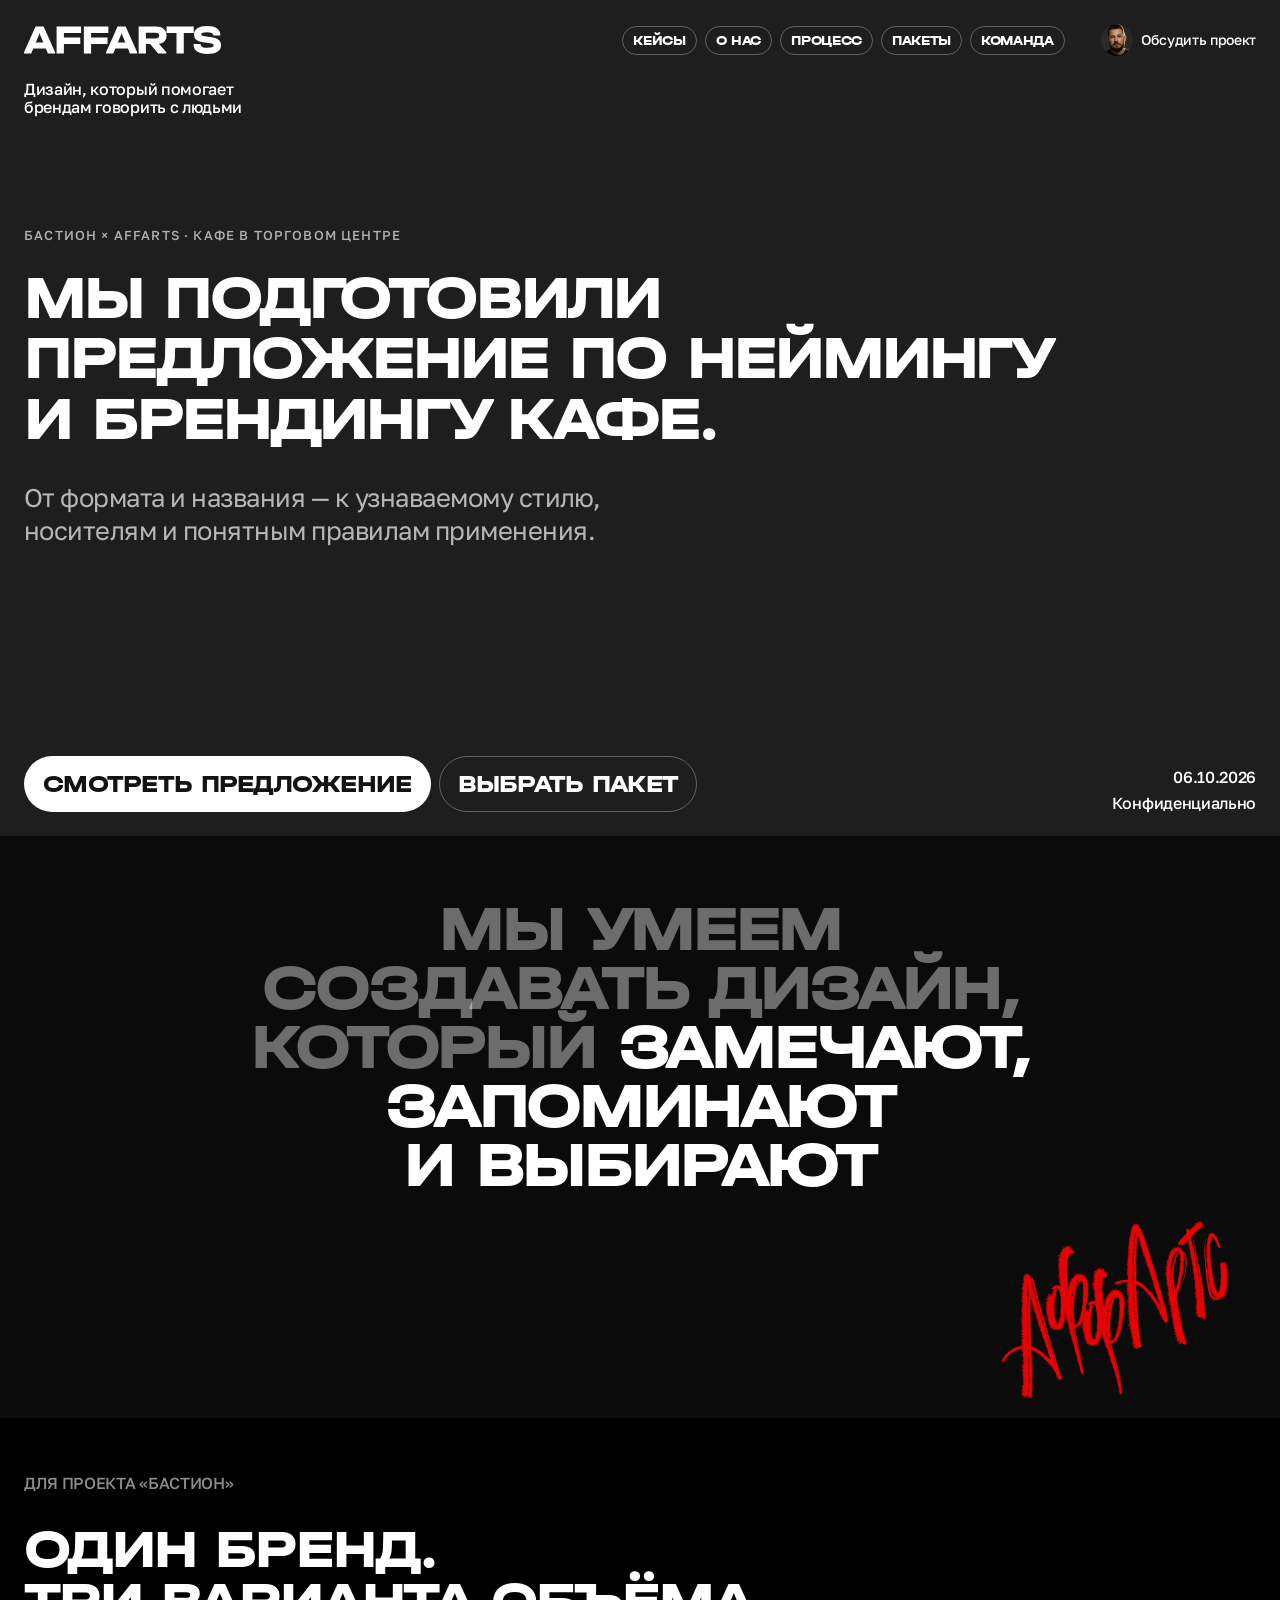
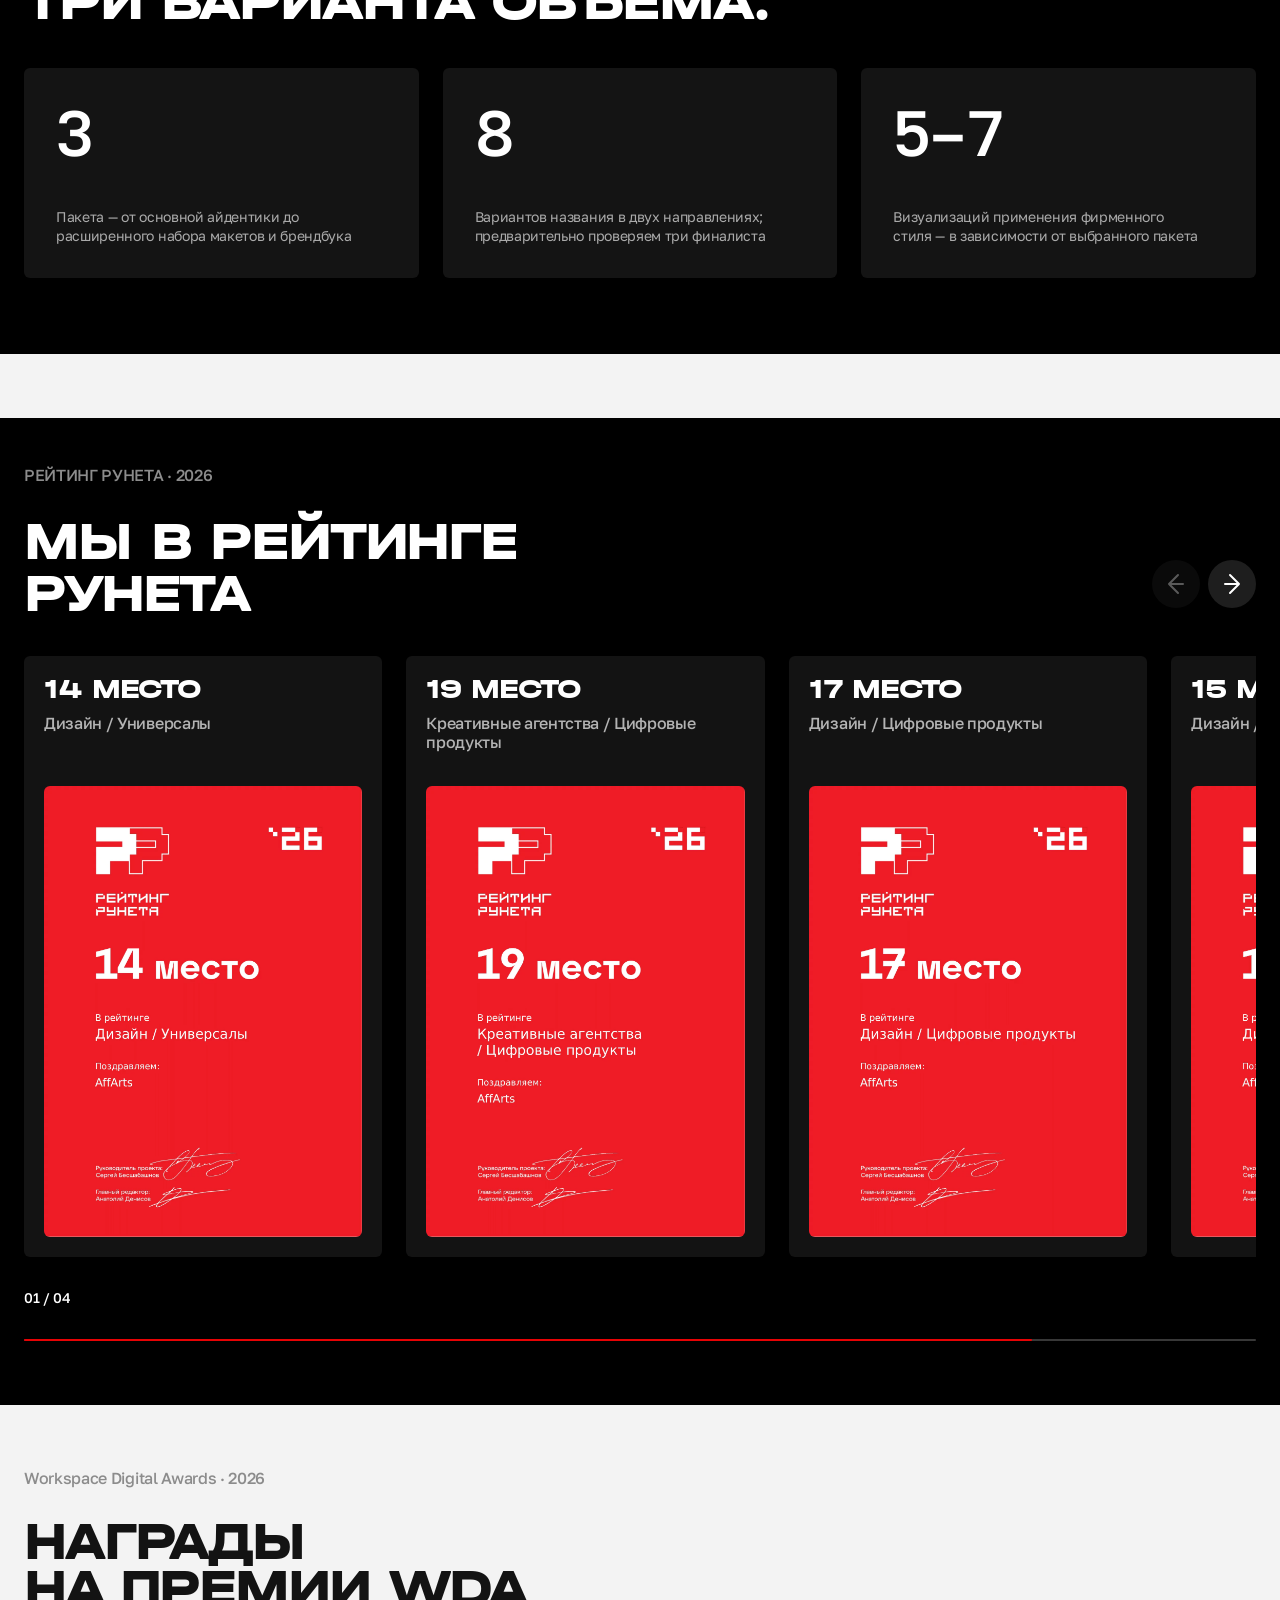
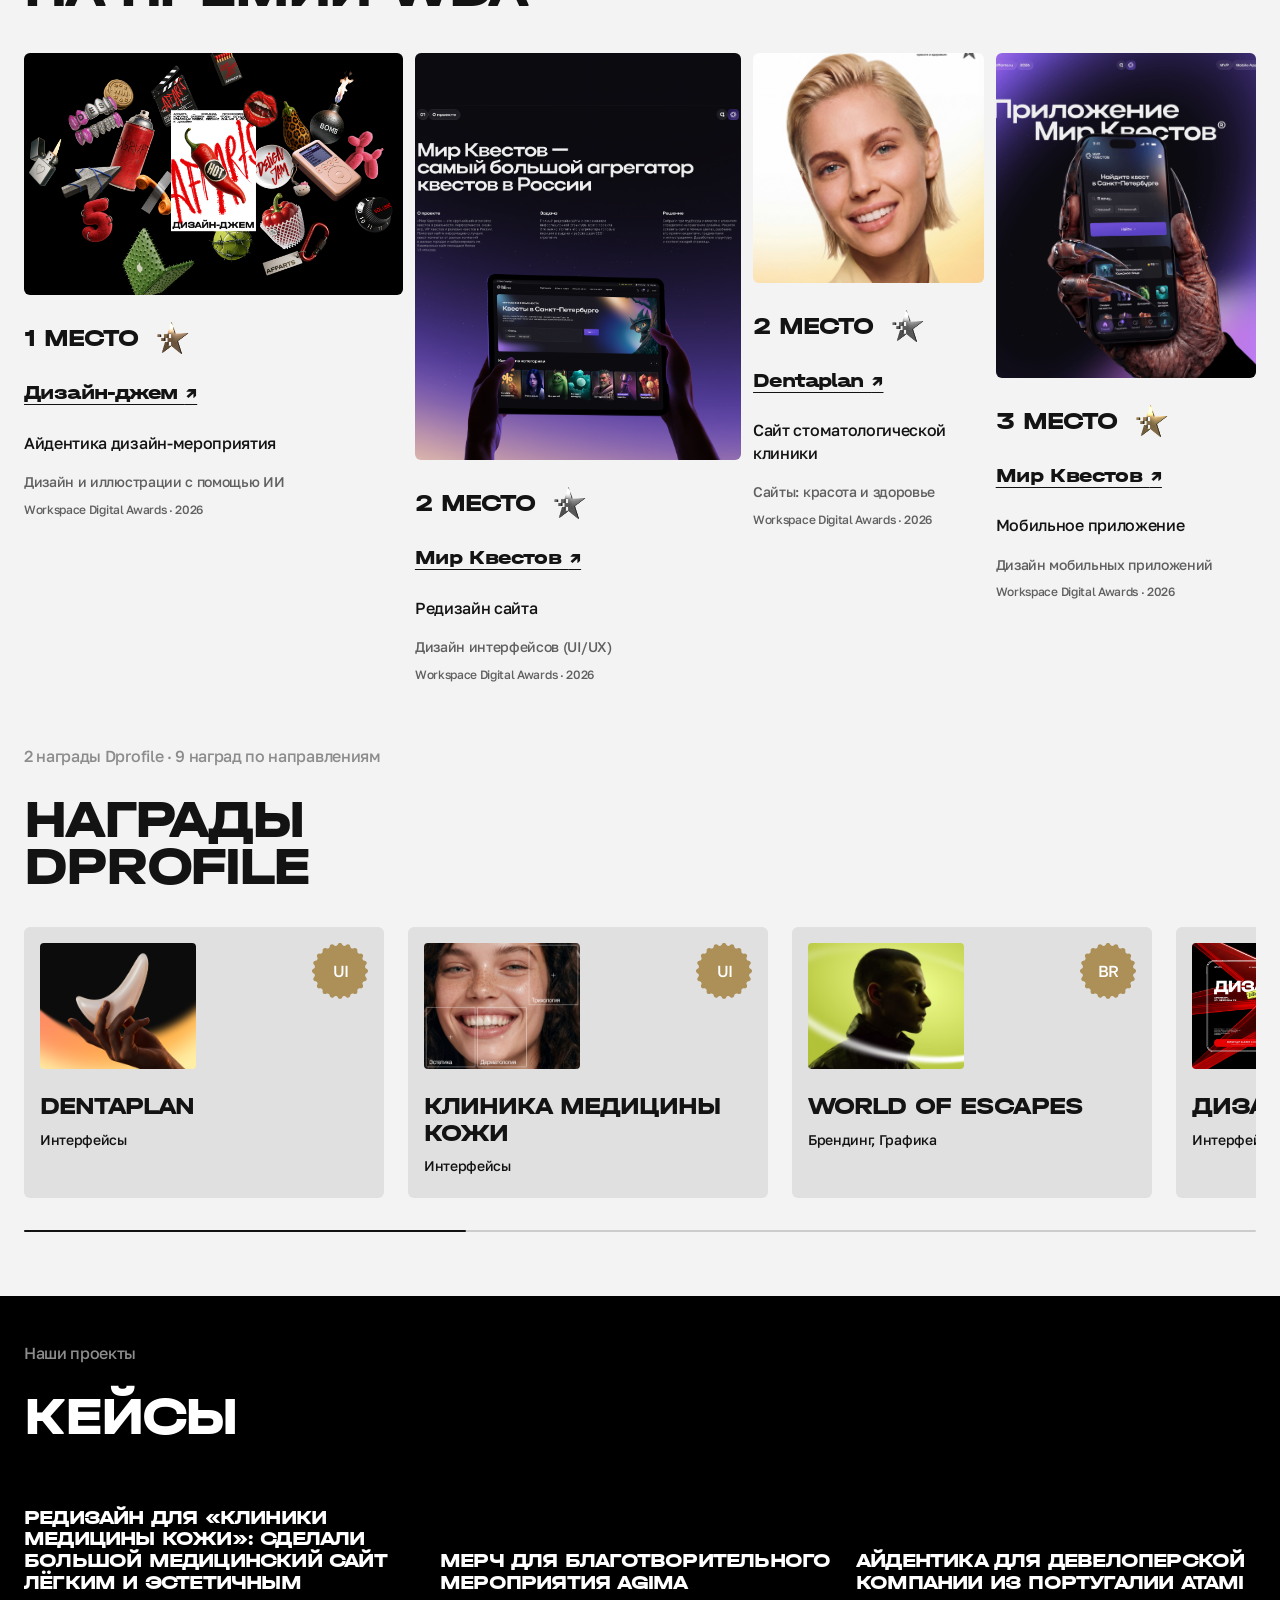
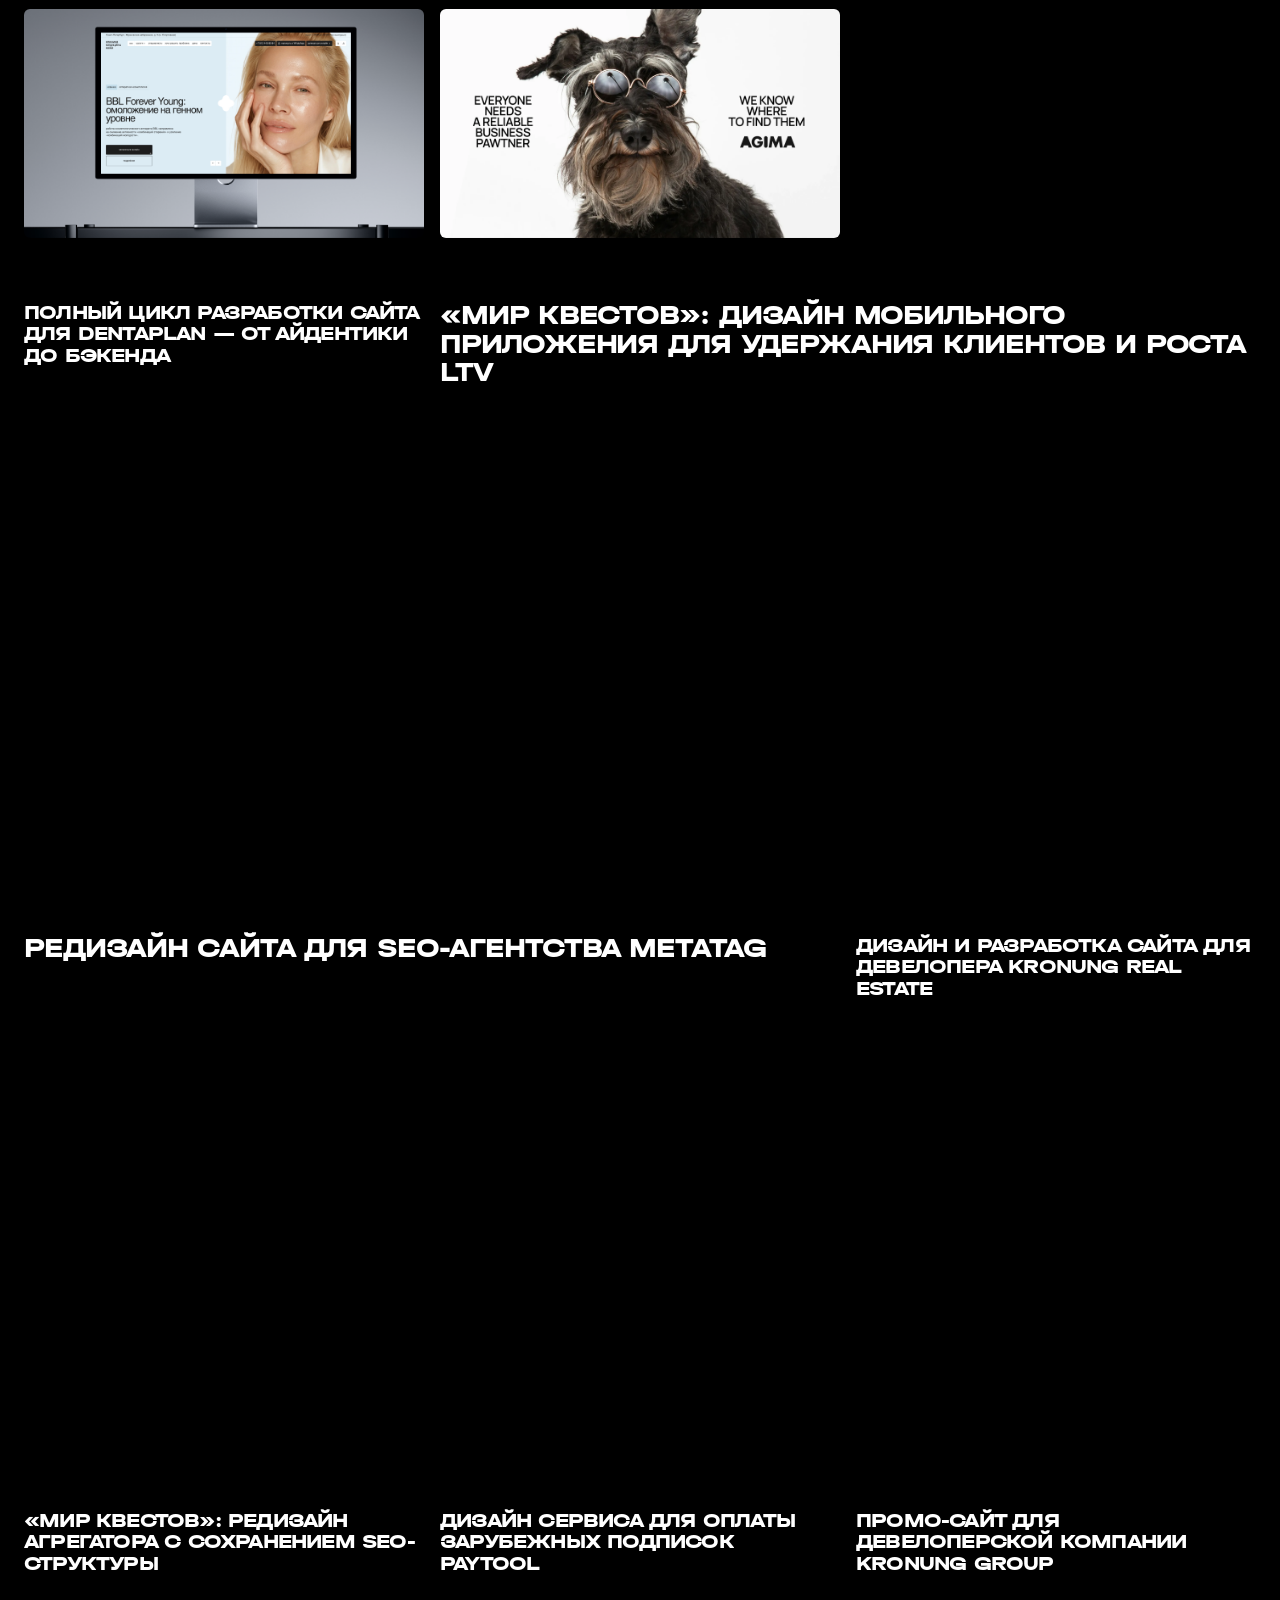
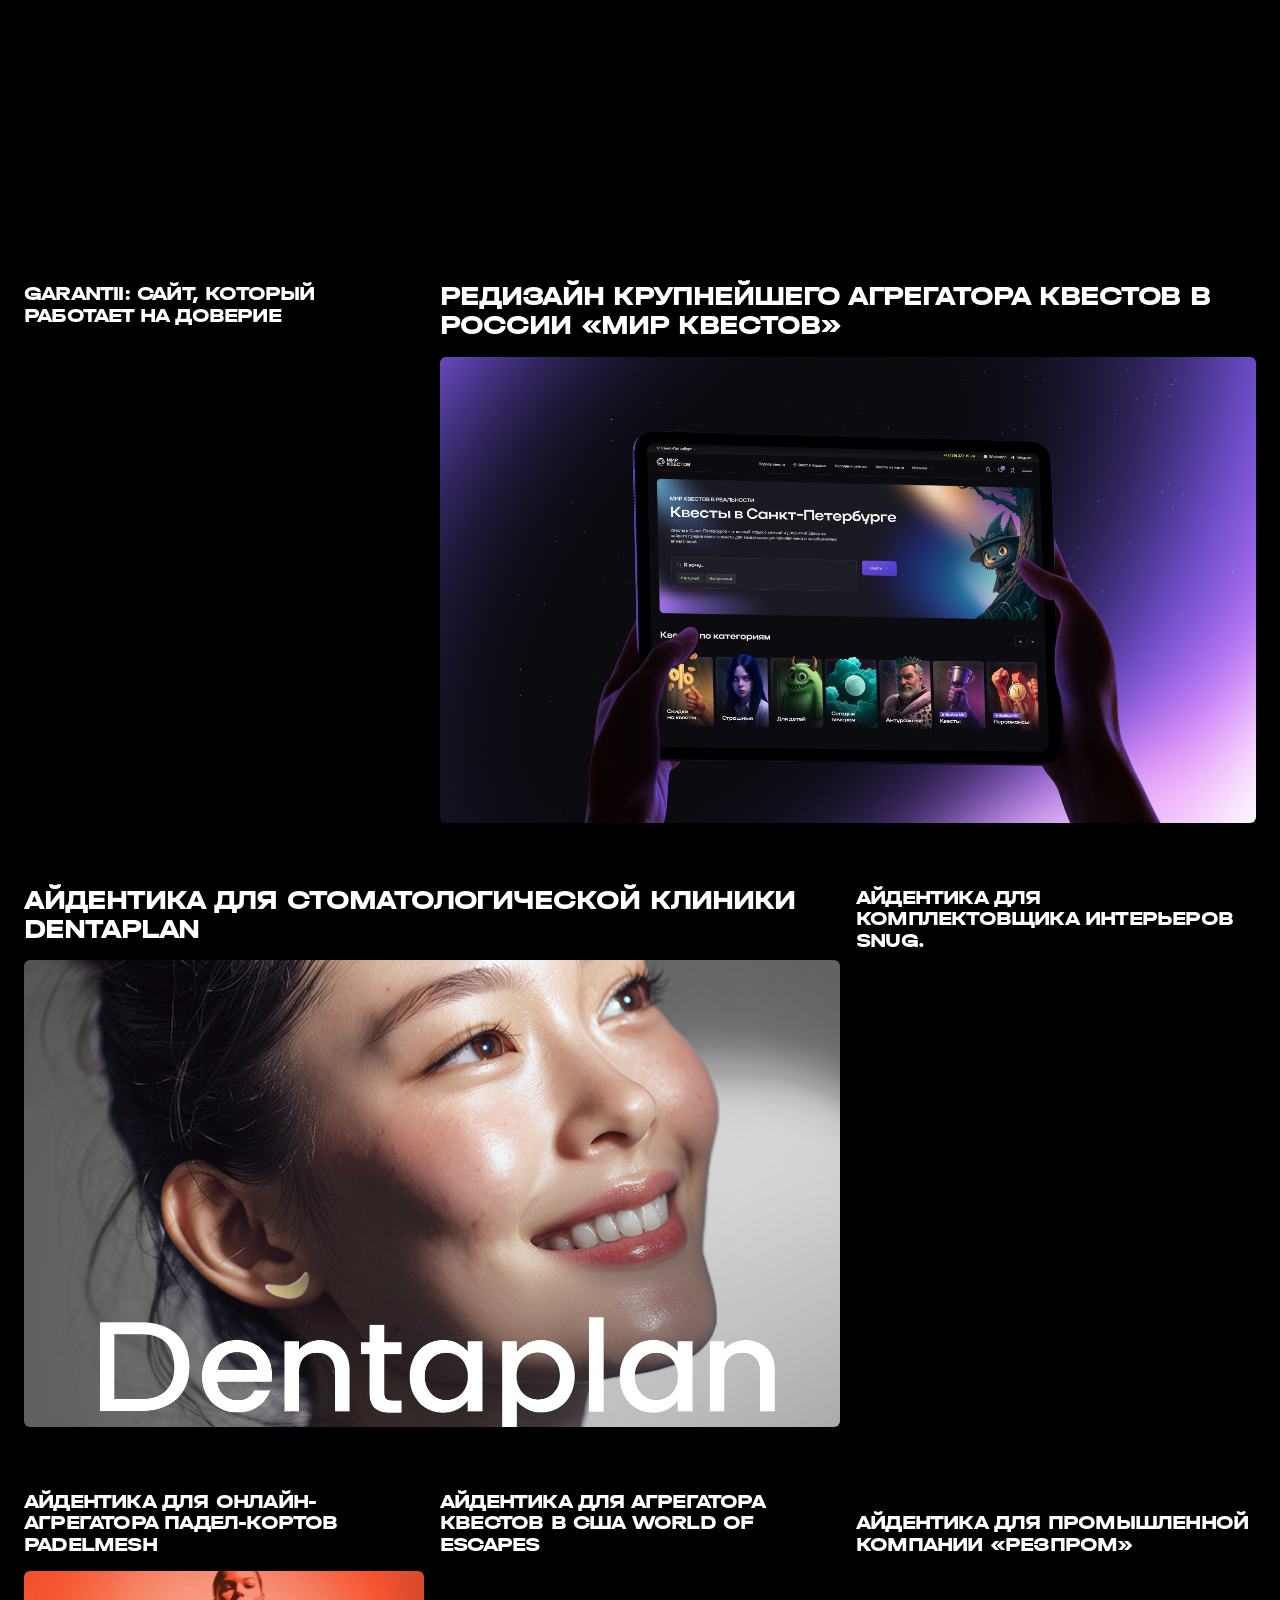
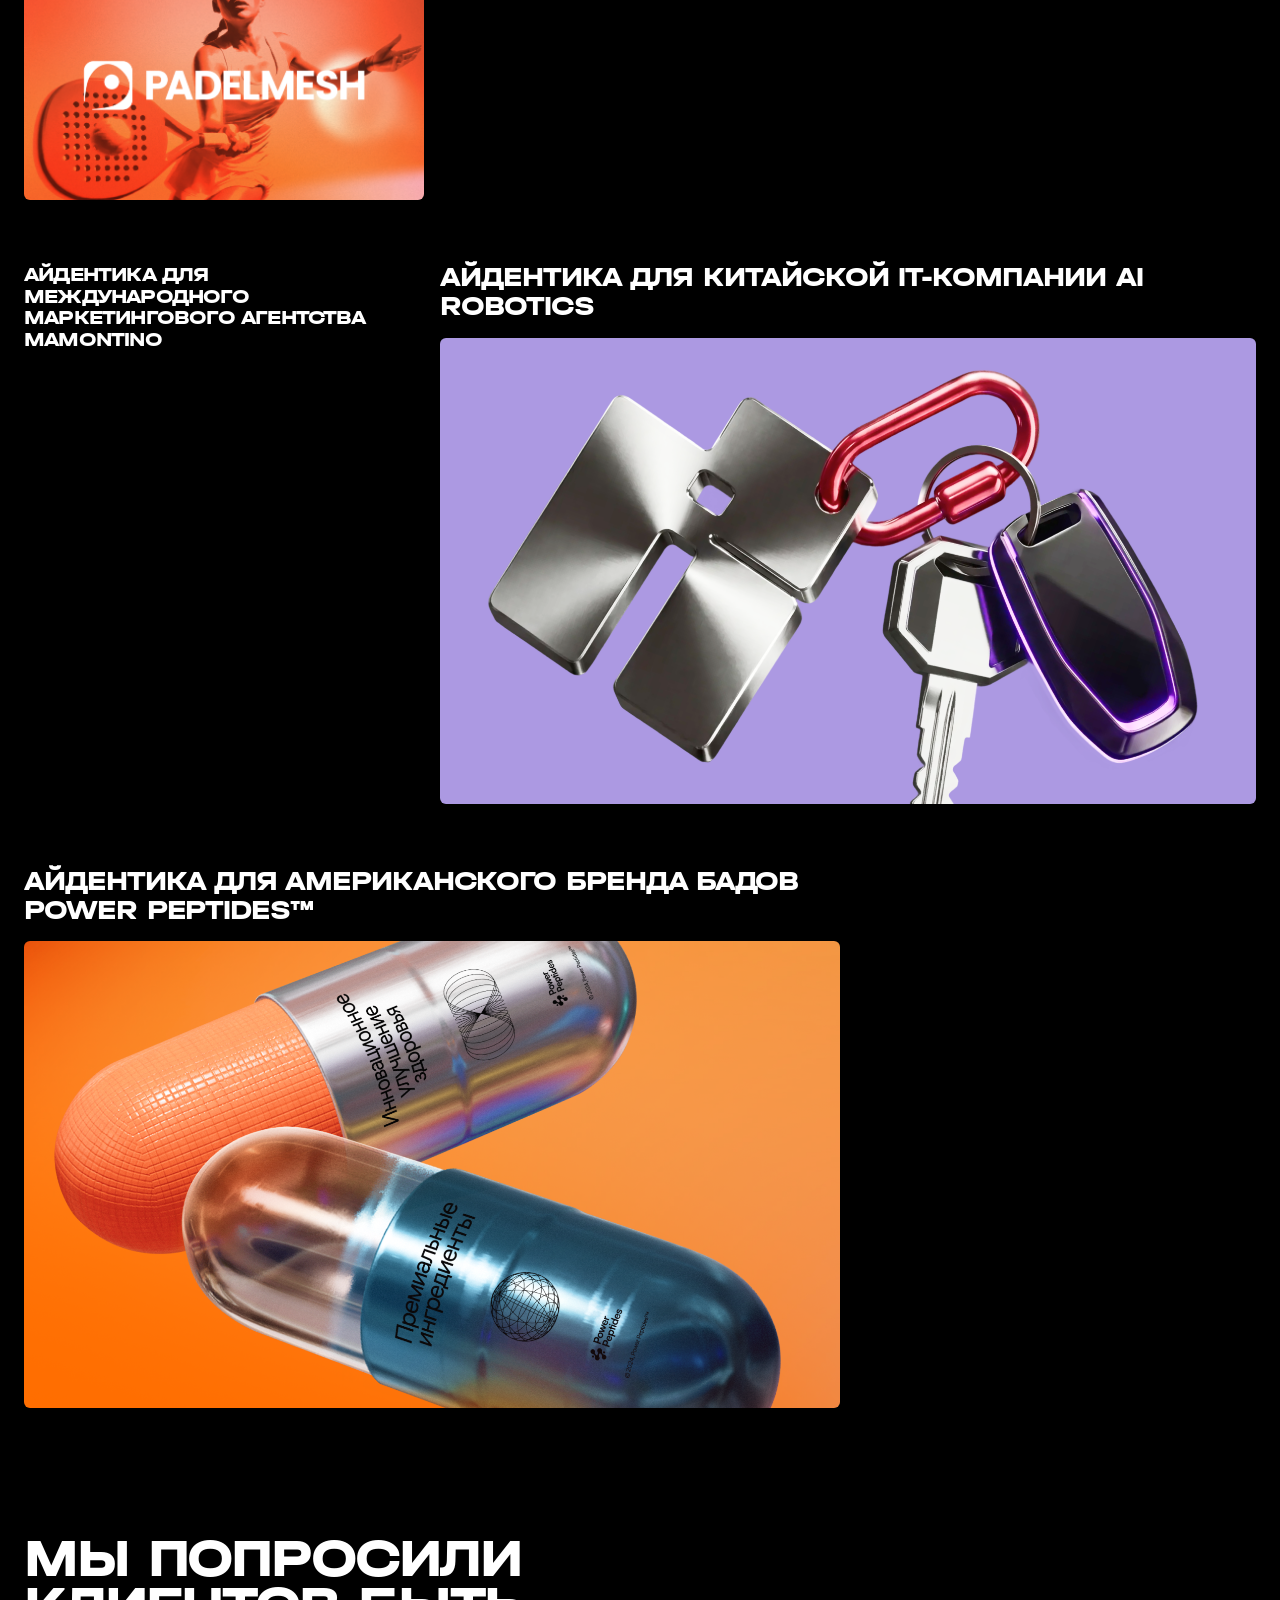
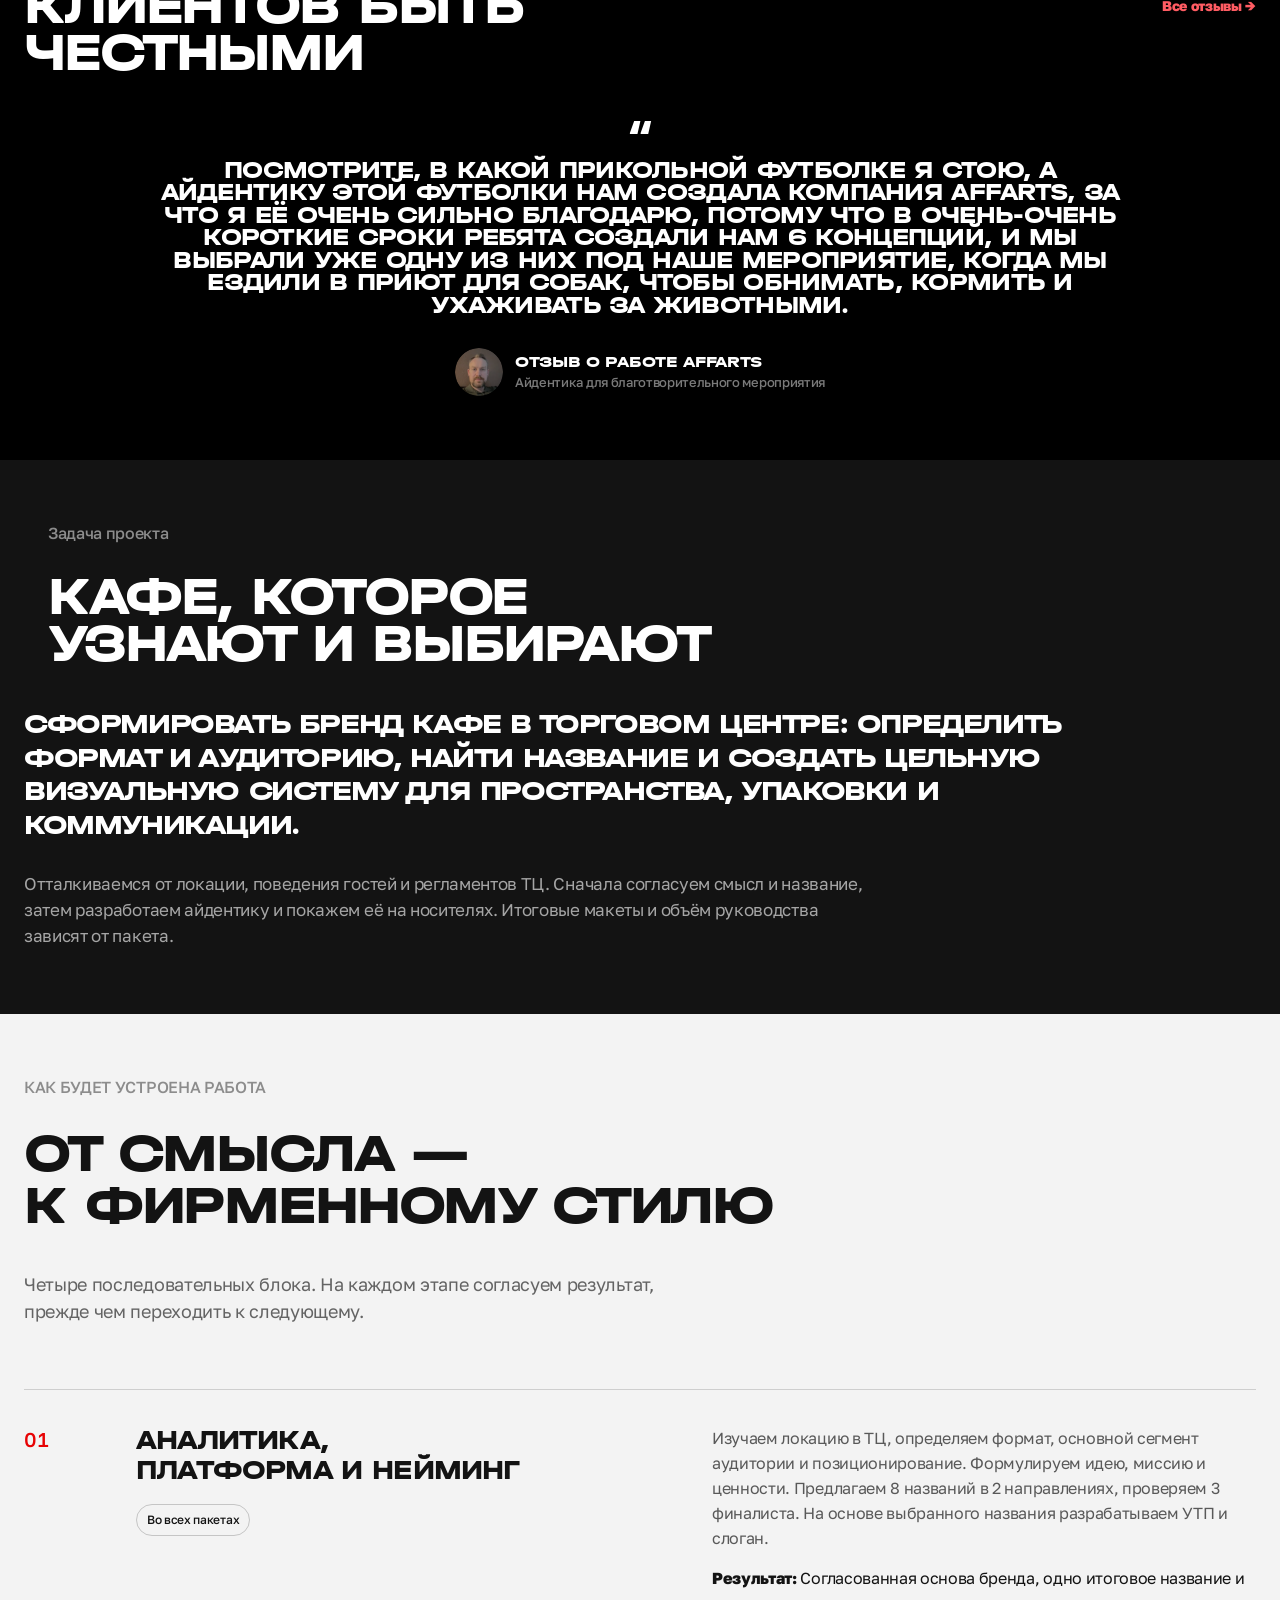
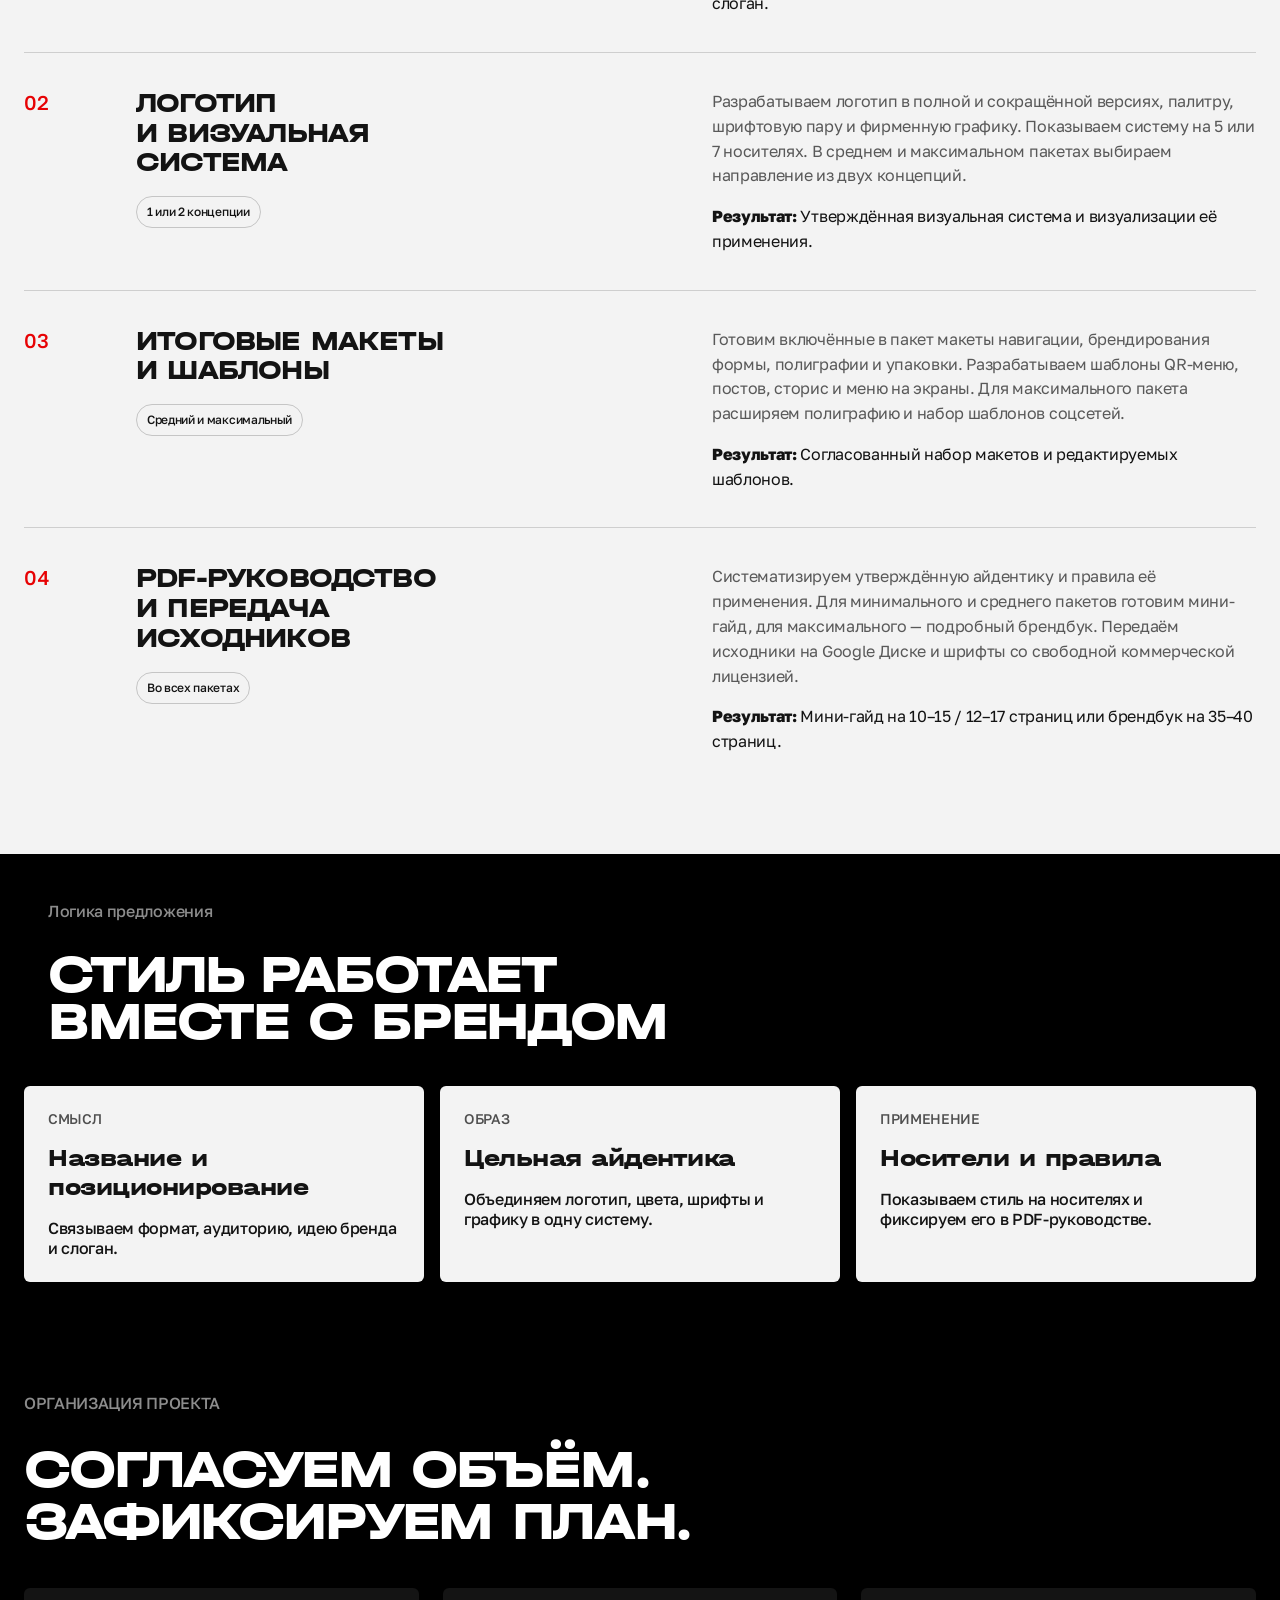
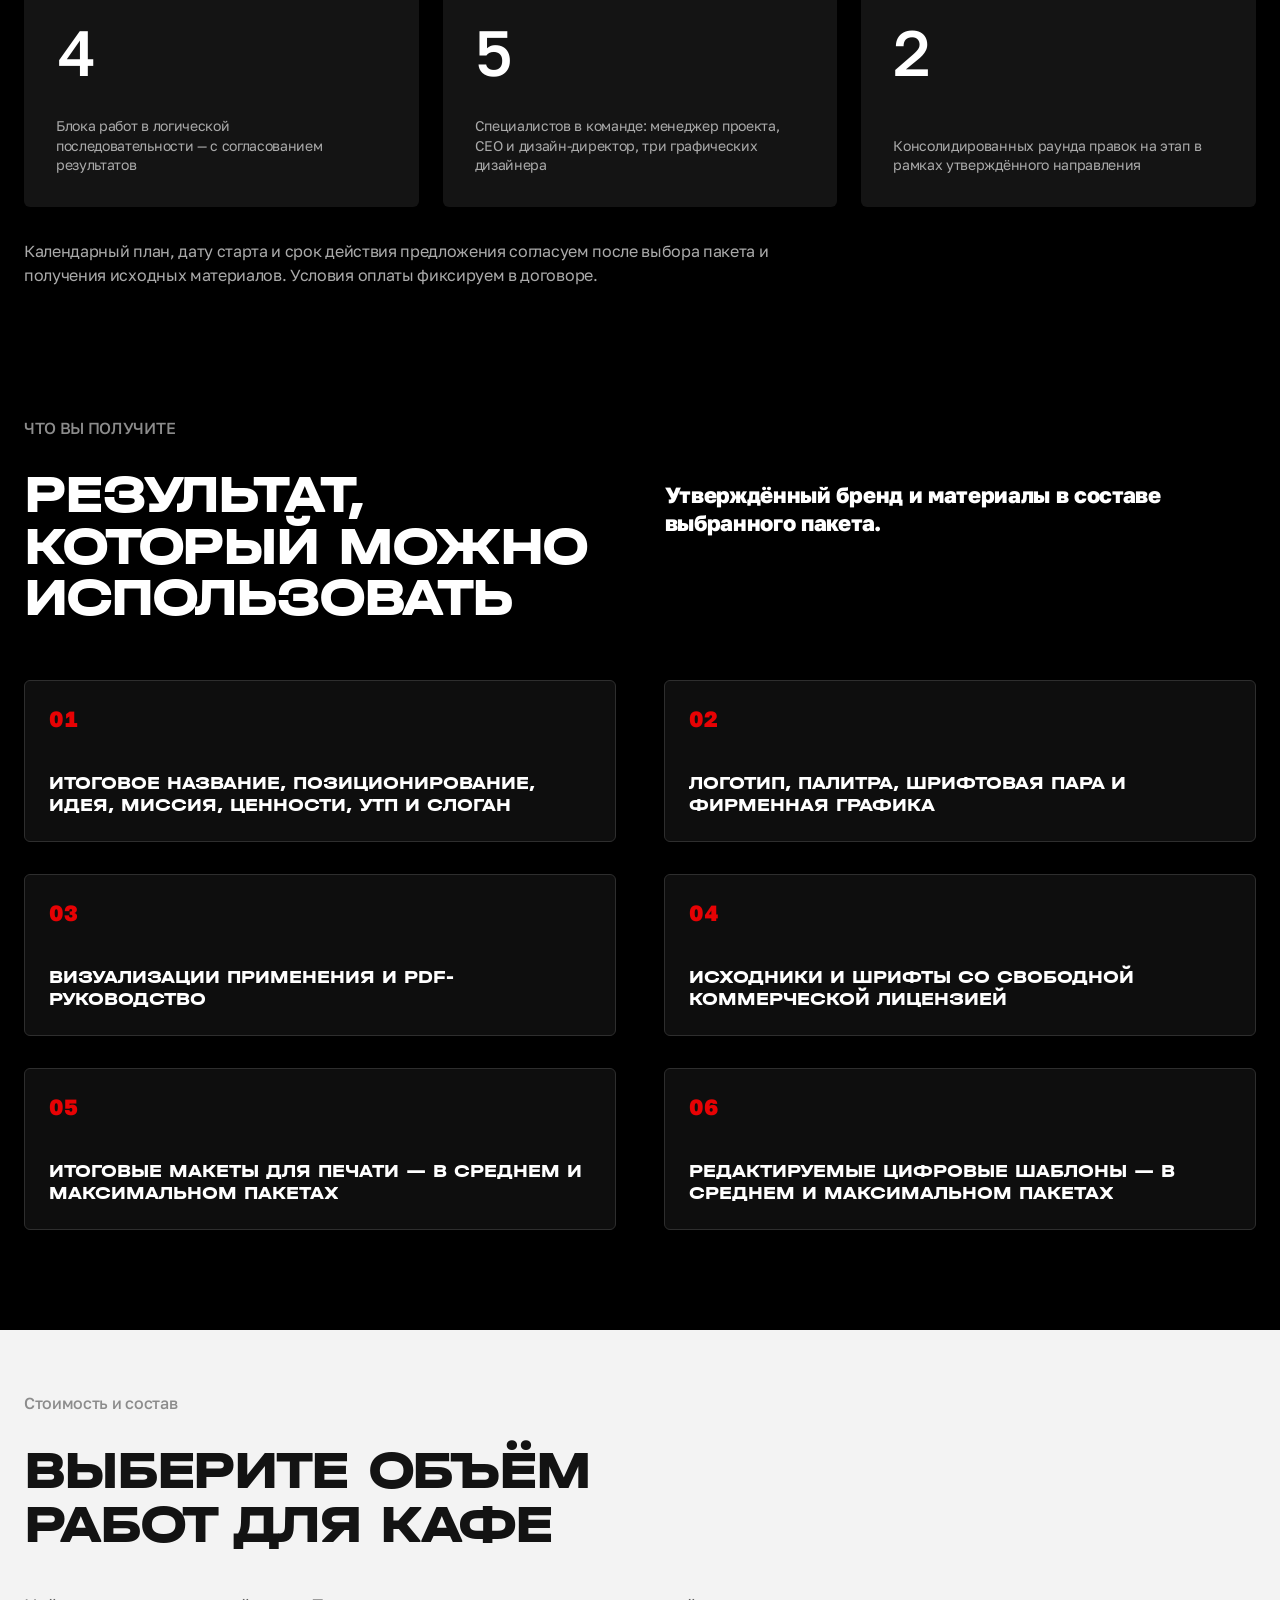
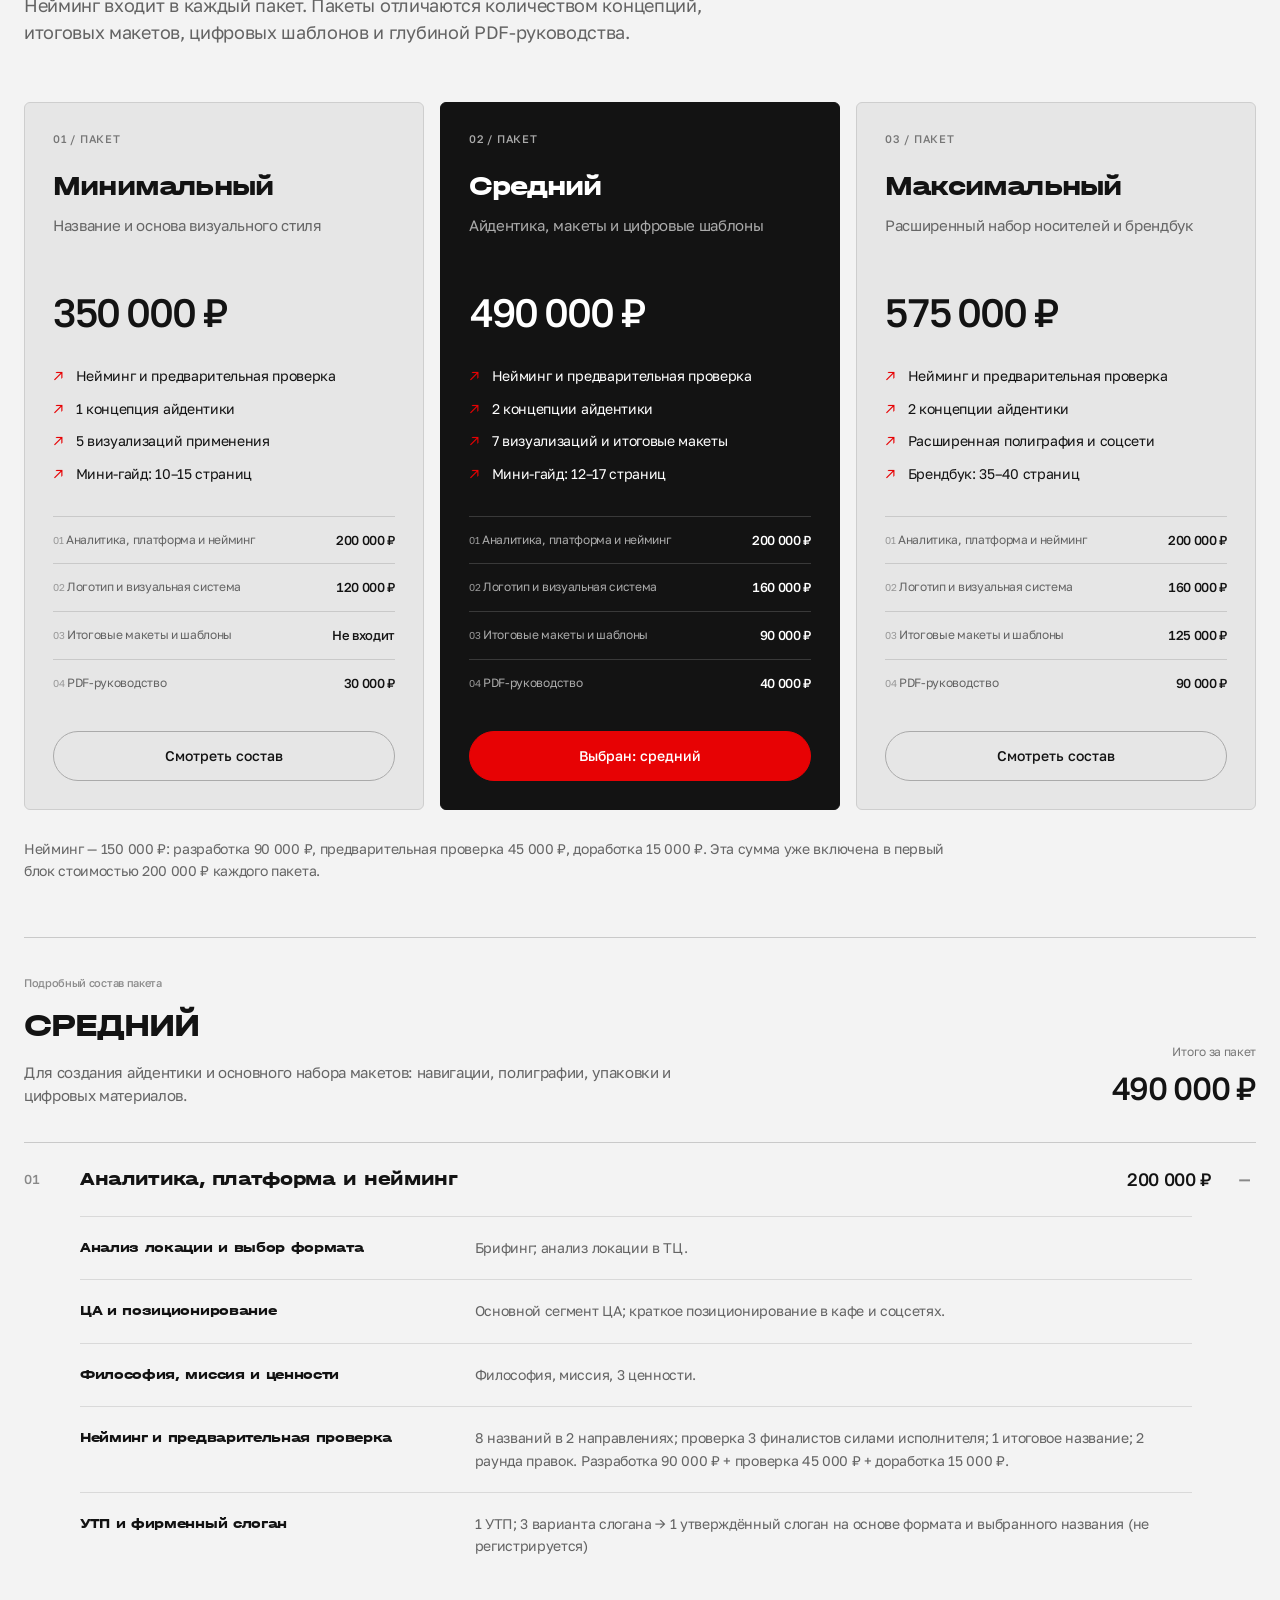
==== commit 0c4623cb: "Publish stylesheet cache refresh" ====
--- a/index.html
+++ b/index.html
@@ -1,4 +1,4 @@
-<!doctype html><html lang="ru"><head><meta charset="utf-8"><meta name="viewport" content="width=device-width,initial-scale=1"><meta name="robots" content="noindex,nofollow"><meta name="theme-color" content="#131313"><meta name="description" content="Предложение AffArts для проекта «Бастион»: нейминг и брендинг кафе в торговом центре. Три пакета: 350 000, 490 000 и 575 000 рублей."><title>Бастион × AffArts — нейминг и брендинг кафе</title><link rel="preload" href="assets/HalvarBreit-ExtraBold.woff2" as="font" type="font/woff2" crossorigin><link rel="stylesheet" href="styles.css"><link rel="stylesheet" href="v3.css"><link rel="stylesheet" href="bastion.css"><script src="app.js" defer></script><script src="packages.js" defer></script></head><body class="v3 proposal bastion"><a class="skip" href="#context">Перейти к задаче проекта</a><main><section class="hero-v3" id="top" aria-labelledby="hero-title">
+<!doctype html><html lang="ru"><head><meta charset="utf-8"><meta name="viewport" content="width=device-width,initial-scale=1"><meta name="robots" content="noindex,nofollow"><meta name="theme-color" content="#131313"><meta name="description" content="Предложение AffArts для проекта «Бастион»: нейминг и брендинг кафе в торговом центре. Три пакета: 350 000, 490 000 и 575 000 рублей."><title>Бастион × AffArts — нейминг и брендинг кафе</title><link rel="preload" href="assets/HalvarBreit-ExtraBold.woff2" as="font" type="font/woff2" crossorigin><link rel="stylesheet" href="styles.css"><link rel="stylesheet" href="v3.css"><link rel="stylesheet" href="bastion.css?v=b0345084427f"><script src="app.js" defer></script><script src="packages.js" defer></script></head><body class="v3 proposal bastion"><a class="skip" href="#context">Перейти к задаче проекта</a><main><section class="hero-v3" id="top" aria-labelledby="hero-title">
 <header class="site-header"><a class="header-wordmark" href="#top" aria-label="Аффартс — начало страницы"><img src="assets/bc686b8c-d330-4dcf-8b28-6f26c2f793dc.svg" alt="AFFARTS" width="197" height="28"></a><nav aria-label="Основная навигация"><a href="#cases">Кейсы</a><a href="#runet">О нас</a><a href="#process">Процесс</a><a href="#pricing">Пакеты</a><a href="#team">Команда</a></nav><a class="inline-cta" href="#contacts"><img src="assets/igor-frolovsky.webp" alt="" class="cta-avatar"><span>Обсудить проект</span></a></header>
 <div class="welcome"><div class="welcome-brand"><p>Дизайн, который помогает брендам говорить с людьми</p></div>
 <div class="welcome-message"><p class="project-kicker">Бастион × AffArts · Кафе в торговом центре</p><h1 id="hero-title">Мы подготовили<br>предложение по неймингу<br>и брендингу кафе.</h1><p>От формата и названия — к узнаваемому стилю,<br class="desktop-break"> носителям и понятным правилам применения.</p></div>
--- a/bastion.css
+++ b/bastion.css
@@ -96,13 +96,59 @@
 .v3.bastion :is(.package-price,.detail-total strong,.scope-price,.package-costs dd,.project-stats strong,.step-index,.scope-number){font-family:var(--font-numeric);font-variant-numeric:lining-nums tabular-nums}
 @media(max-width:359px){.v3.bastion .package-card h3{font-size:24px}}
 
-.bastion .header-wordmark img{display:block;width:197px;height:auto}
+.bastion .header-wordmark img{display:block;width:197px;height:auto;filter:brightness(0) invert(1)}
 .bastion .welcome-brand>p{margin-top:0}
-.bastion .case-top-grid .case{display:flex;flex-direction:column}
-.bastion .case-top-grid .case img{margin-top:auto}
+.v3.bastion .case-top-grid{grid-template-columns:repeat(3,minmax(0,1fr));gap:64px 16px;align-items:start}
+.v3.bastion .case-top-grid .case{display:block;min-width:0}
+.v3.bastion .case-top-grid .case h3{font-size:clamp(16px,1.5625vw,24px);line-height:1.08;min-height:0;max-width:437px;margin:0 0 16px}
+.v3.bastion .case-top-grid .case img{display:block;width:100%;height:auto;aspect-ratio:1.75;margin:0;object-fit:cover}
+.v3.bastion .case-top-grid .case:nth-child(7n+1),.v3.bastion .case-top-grid .case:nth-child(7n+2),.v3.bastion .case-top-grid .case:nth-child(7n+3){align-self:end}
+.v3.bastion .case-top-grid .case:nth-child(7n+5),.v3.bastion .case-top-grid .case:nth-child(7n+6){grid-column:span 2}
+.v3.bastion .case-top-grid .case:nth-child(7n+5) h3,.v3.bastion .case-top-grid .case:nth-child(7n+6) h3{font-size:clamp(22px,2.0833vw,32px);max-width:none}
 .bastion a.dp-card{display:block;text-decoration:none;color:inherit;transition:box-shadow .2s ease}
 .bastion a.dp-card:hover{box-shadow:inset 0 0 0 2px #e70204}
 .bastion a.dp-card:focus-visible{outline:3px solid #e70204;outline-offset:3px}
 .bastion .team-portrait-ceo{object-position:center 36%}
 .bastion .contact-portrait,.bastion .cta-avatar{object-position:center 36%}
 @media(max-width:999px){.bastion .header-wordmark img{width:148px}}
+
+/* Compact spacing and image proportions from the client review. */
+.v3.bastion .manifesto{min-height:0;padding:64px 24px 224px}
+.v3.bastion .manifesto .signature{width:240px;left:auto;right:48px;bottom:24px}
+.bastion .inline-cta{gap:8px;font-size:14px;line-height:1.2}
+.bastion .inline-cta .cta-avatar{display:block;width:32px;height:32px;flex:0 0 32px;aspect-ratio:1;object-fit:cover;object-position:center 36%;border-radius:50%}
+.v3.bastion .rankings{min-height:0;border-top-width:64px;padding-top:48px;padding-bottom:64px}
+.v3.bastion .rankings .section-head{margin-bottom:36px}
+.v3.bastion .rank-card{width:clamp(280px,28vw,384px);min-height:0;padding:20px}
+.v3.bastion .rank-card h3{font-size:28px}
+.v3.bastion .rank-card p{min-height:48px;margin-top:12px}
+.v3.bastion .rank-card .diploma-link{width:100%;margin-top:24px}
+.v3.bastion .rank-card .diploma-link img{width:100%;height:auto;max-height:none;margin:0}
+.v3.bastion .rankings .rail-counter{margin-top:32px}
+.v3.bastion .awards{padding-top:64px;padding-bottom:0}
+.v3.bastion .award-grid{margin-top:40px}
+.v3.bastion .dprofile{padding-top:64px;padding-bottom:64px}
+.v3.bastion .dprofile .section-head{margin-bottom:36px}
+.v3.bastion .solution-card h3{font-size:clamp(20px,1.9vw,28px);line-height:1.2;overflow-wrap:normal;word-break:normal;text-wrap:balance}
+.v3.bastion .contacts{padding-bottom:40px}
+.v3.bastion .footer-top{margin:0;padding:0;background:transparent;border:0}
+.v3.bastion .footer-top nav{justify-content:space-between;gap:12px 28px}
+.v3.bastion .footer-top nav a{border:0;border-radius:0;padding:4px 0}
+.v3.bastion .footer-bottom{margin-top:28px}
+@media(max-width:999px){
+ .v3.bastion .manifesto{padding:48px 16px 164px}
+ .v3.bastion .manifesto .signature{width:160px;right:24px;bottom:20px}
+ .bastion .inline-cta{font-size:12px}
+ .v3.bastion .case-top-grid{grid-template-columns:repeat(2,minmax(0,1fr));gap:40px 16px}
+ .v3.bastion .case-top-grid .case:nth-child(n){grid-column:auto;align-self:end}
+ .v3.bastion .case-top-grid .case:nth-child(n) h3{font-size:20px;max-width:none}
+ .v3.bastion .solution-card h3{font-size:clamp(20px,6vw,28px)}
+ .v3.bastion .rankings{border-top-width:40px;padding-top:40px;padding-bottom:40px}
+ .v3.bastion .rank-card{width:min(300px,calc(100vw - 48px));padding:16px}
+ .v3.bastion .rank-card h3{font-size:24px}
+ .v3.bastion .awards{padding-top:40px}
+ .v3.bastion .dprofile{padding-top:48px;padding-bottom:40px}
+ .v3.bastion .contacts{padding-bottom:32px}
+ .v3.bastion .footer-bottom{margin-top:24px}
+}
+@media(max-width:599px){.v3.bastion .case-top-grid{grid-template-columns:1fr;gap:36px}.v3.bastion .case-top-grid .case:nth-child(n) h3{font-size:20px}}
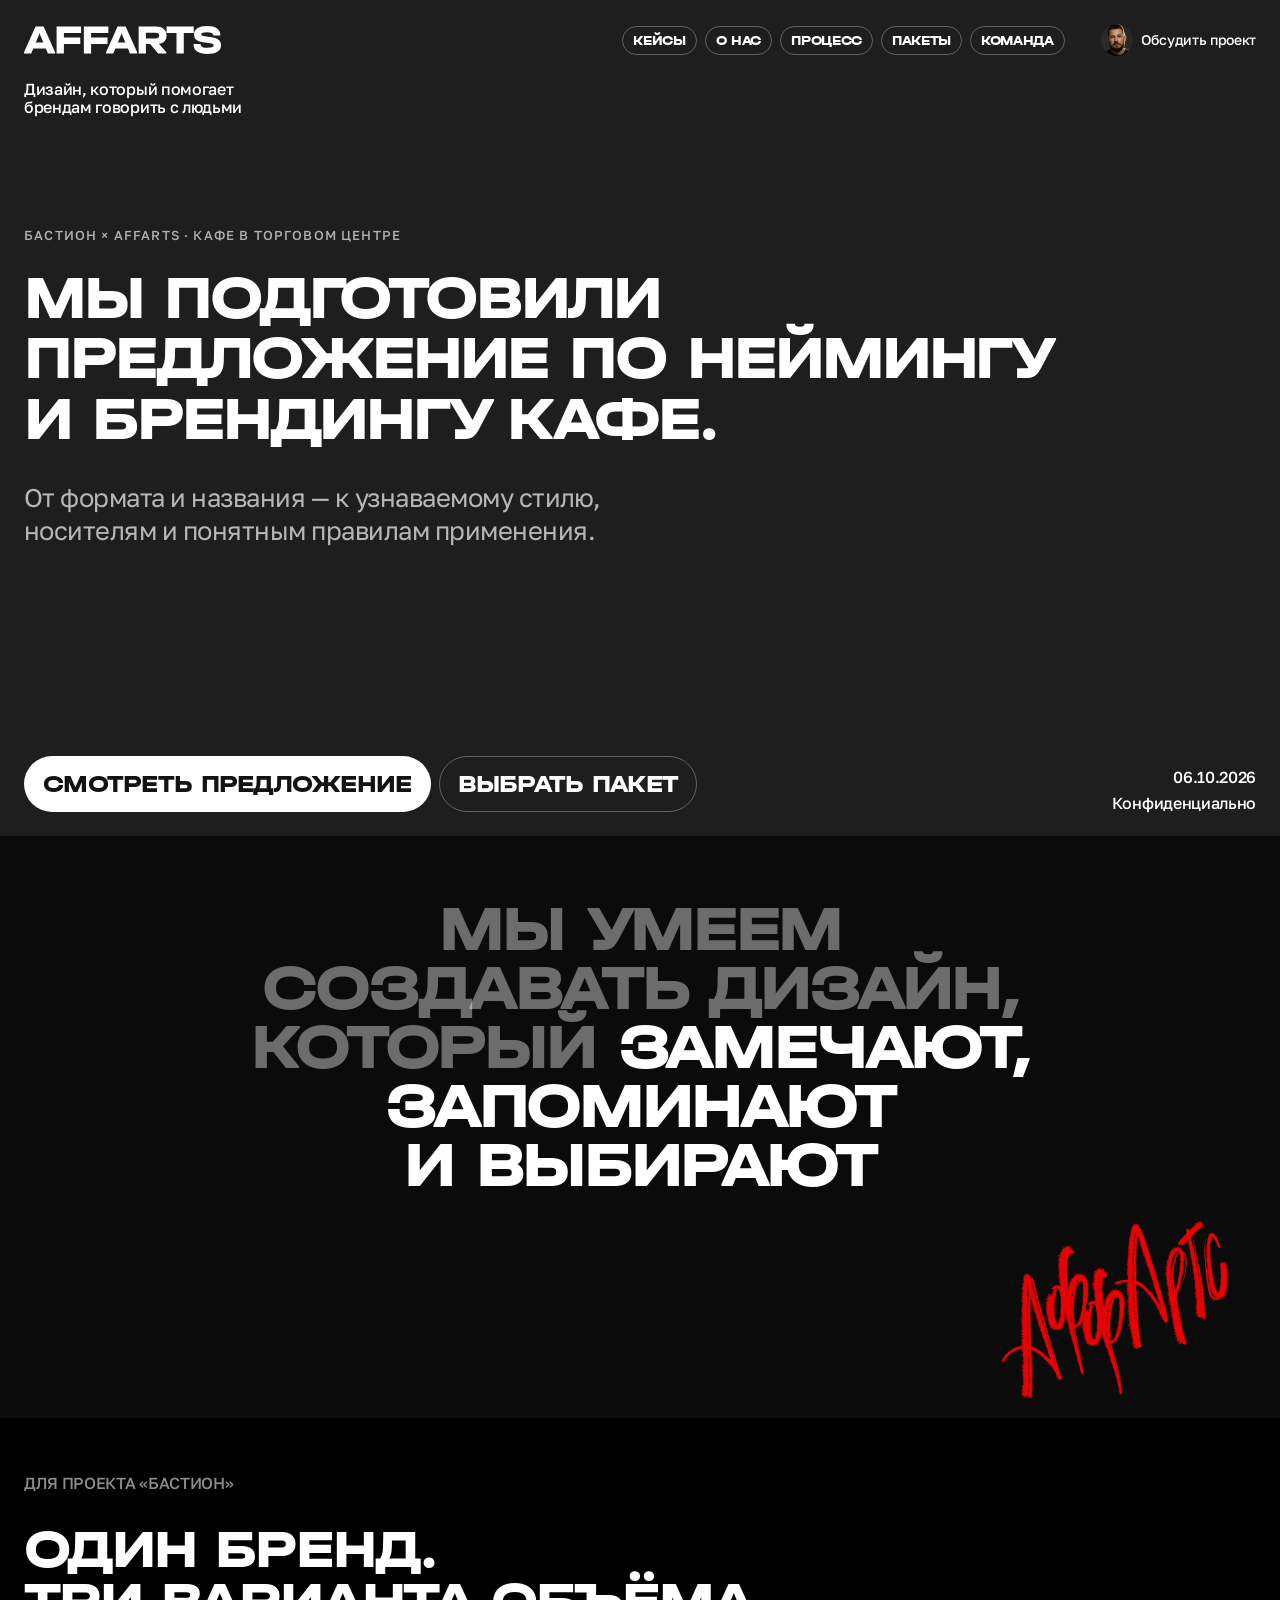
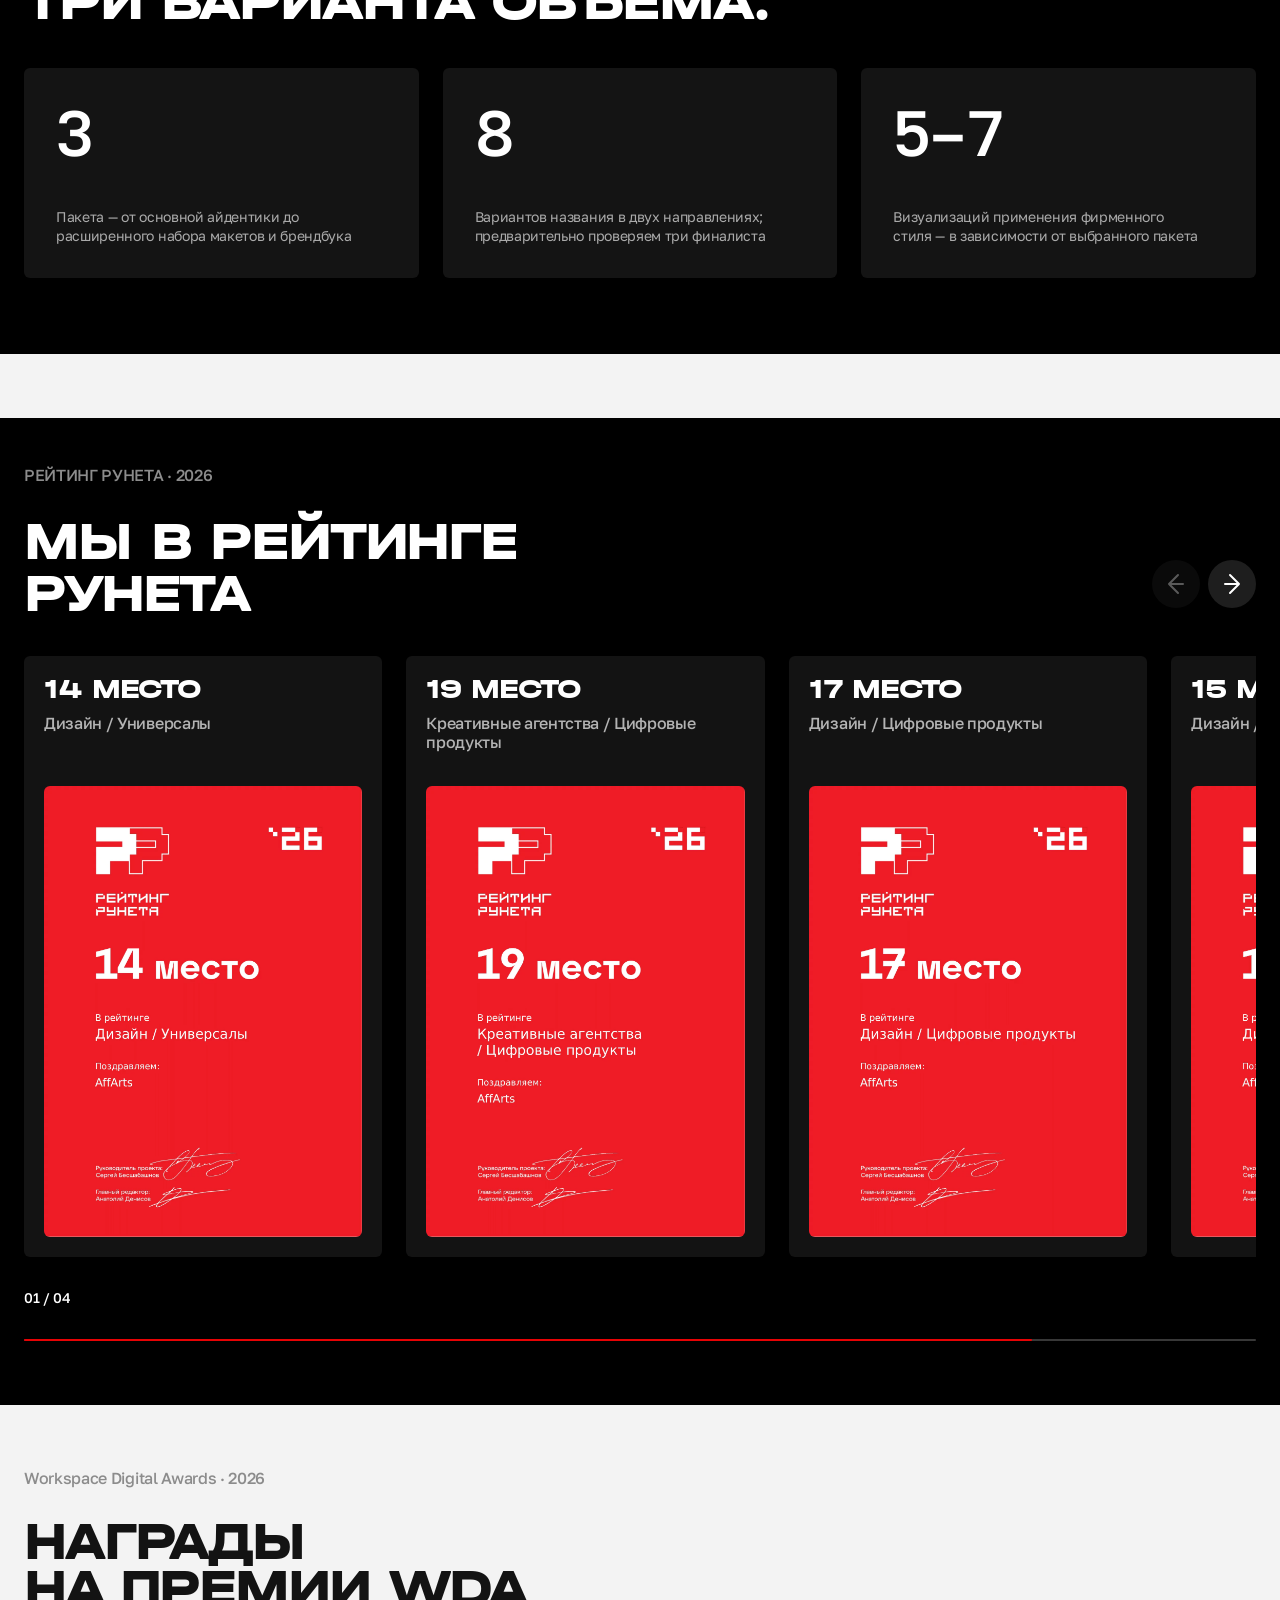
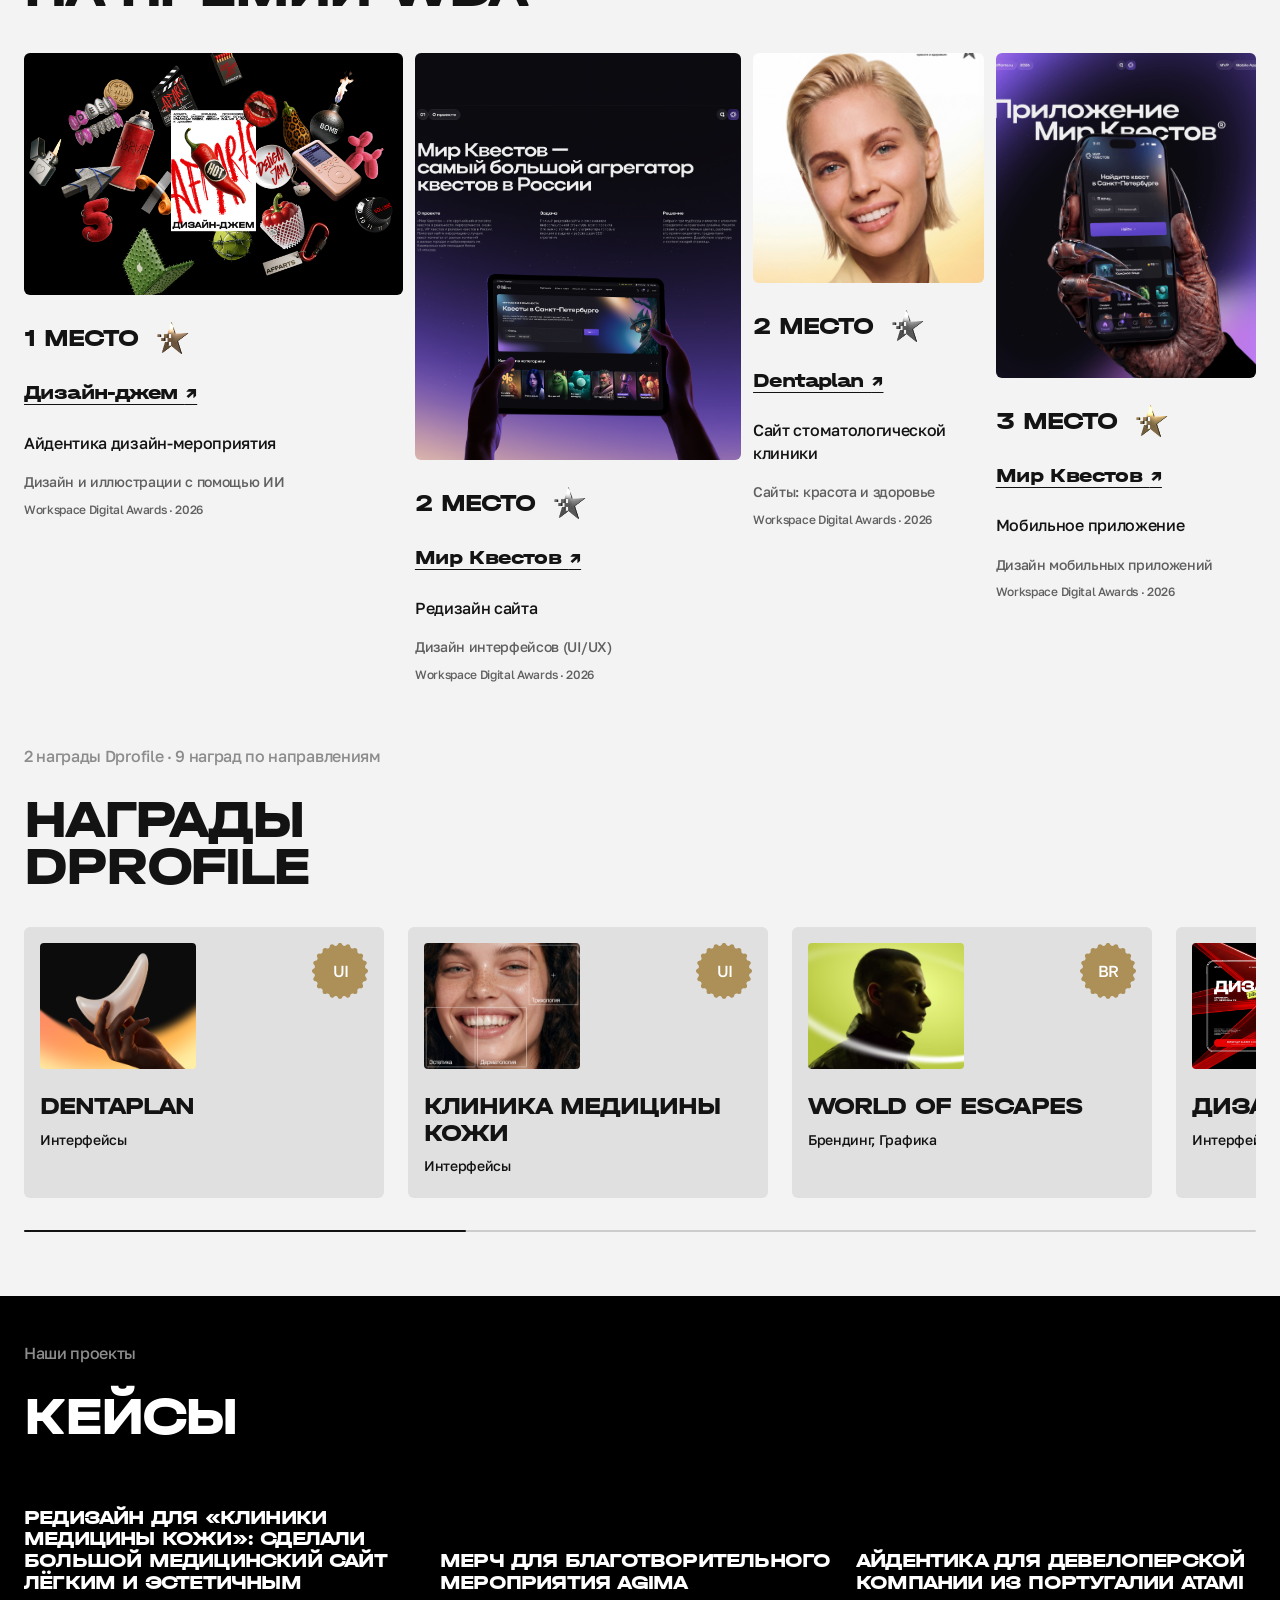
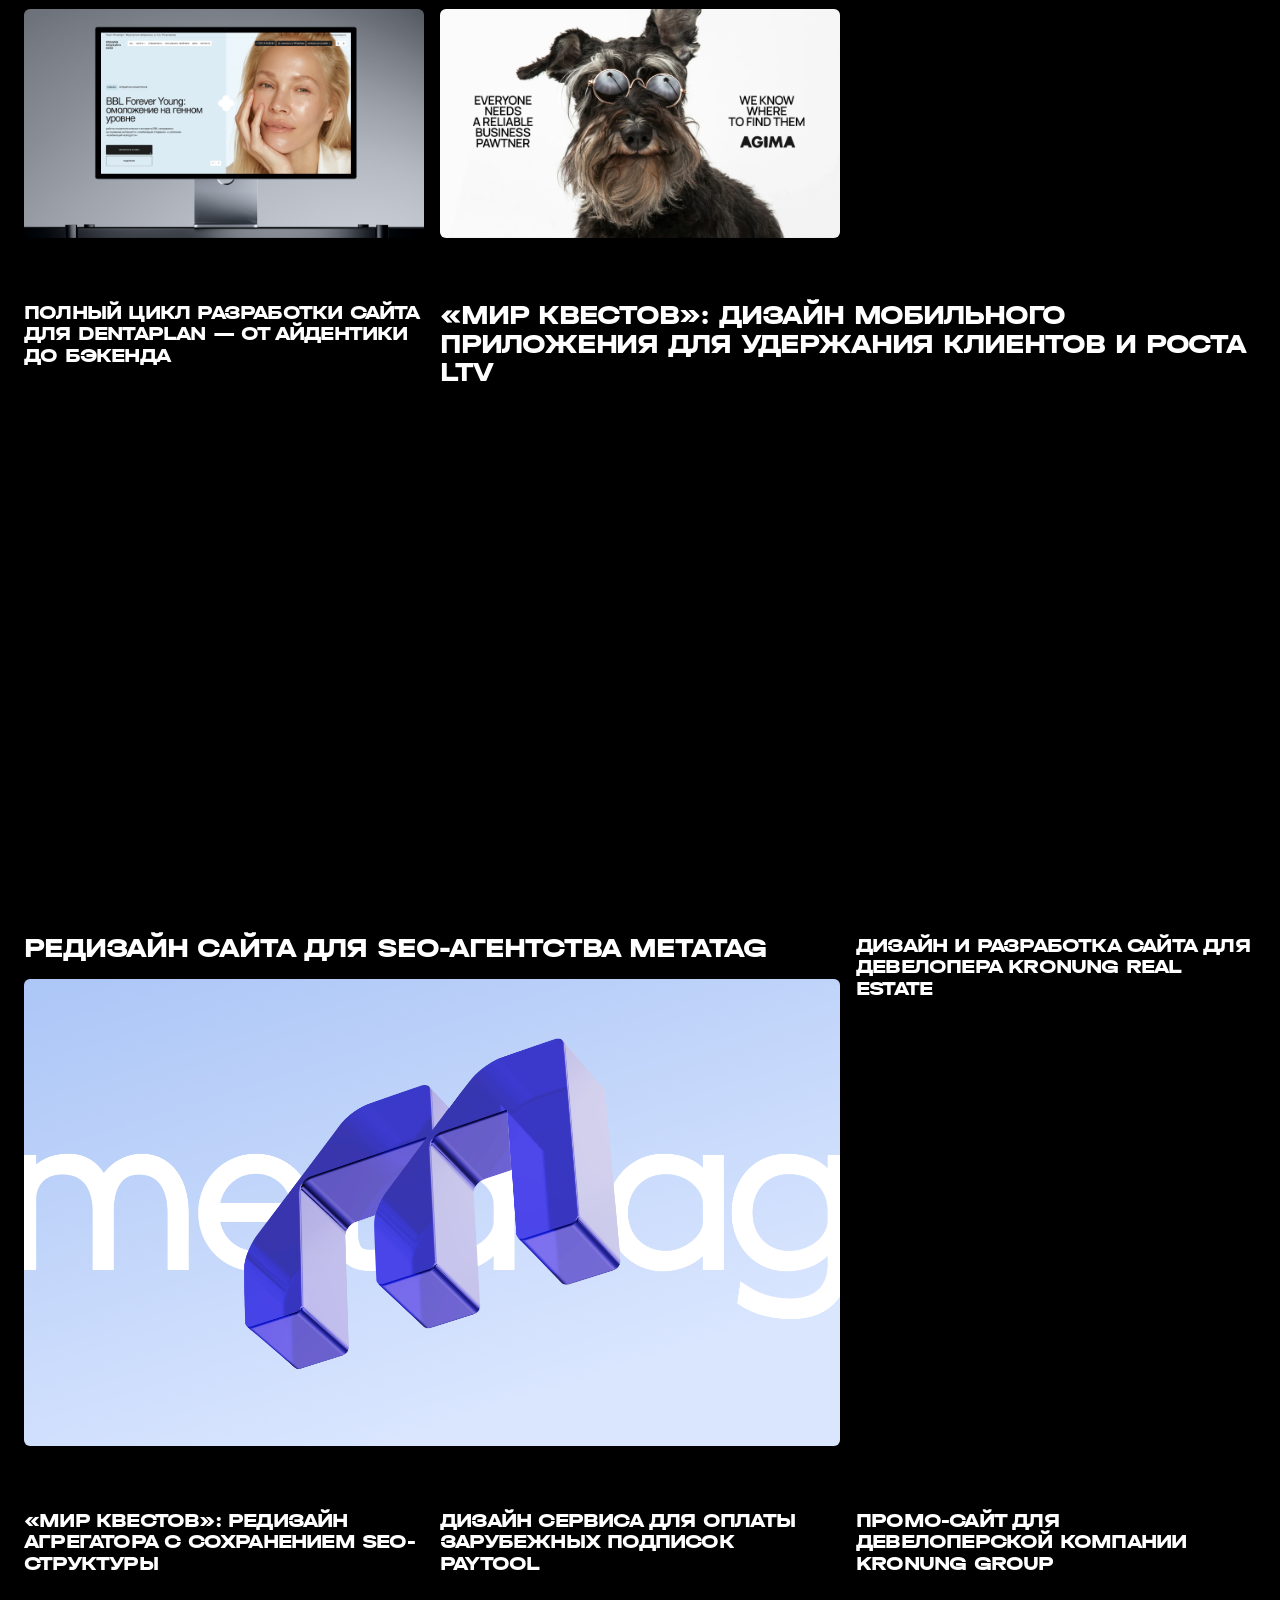
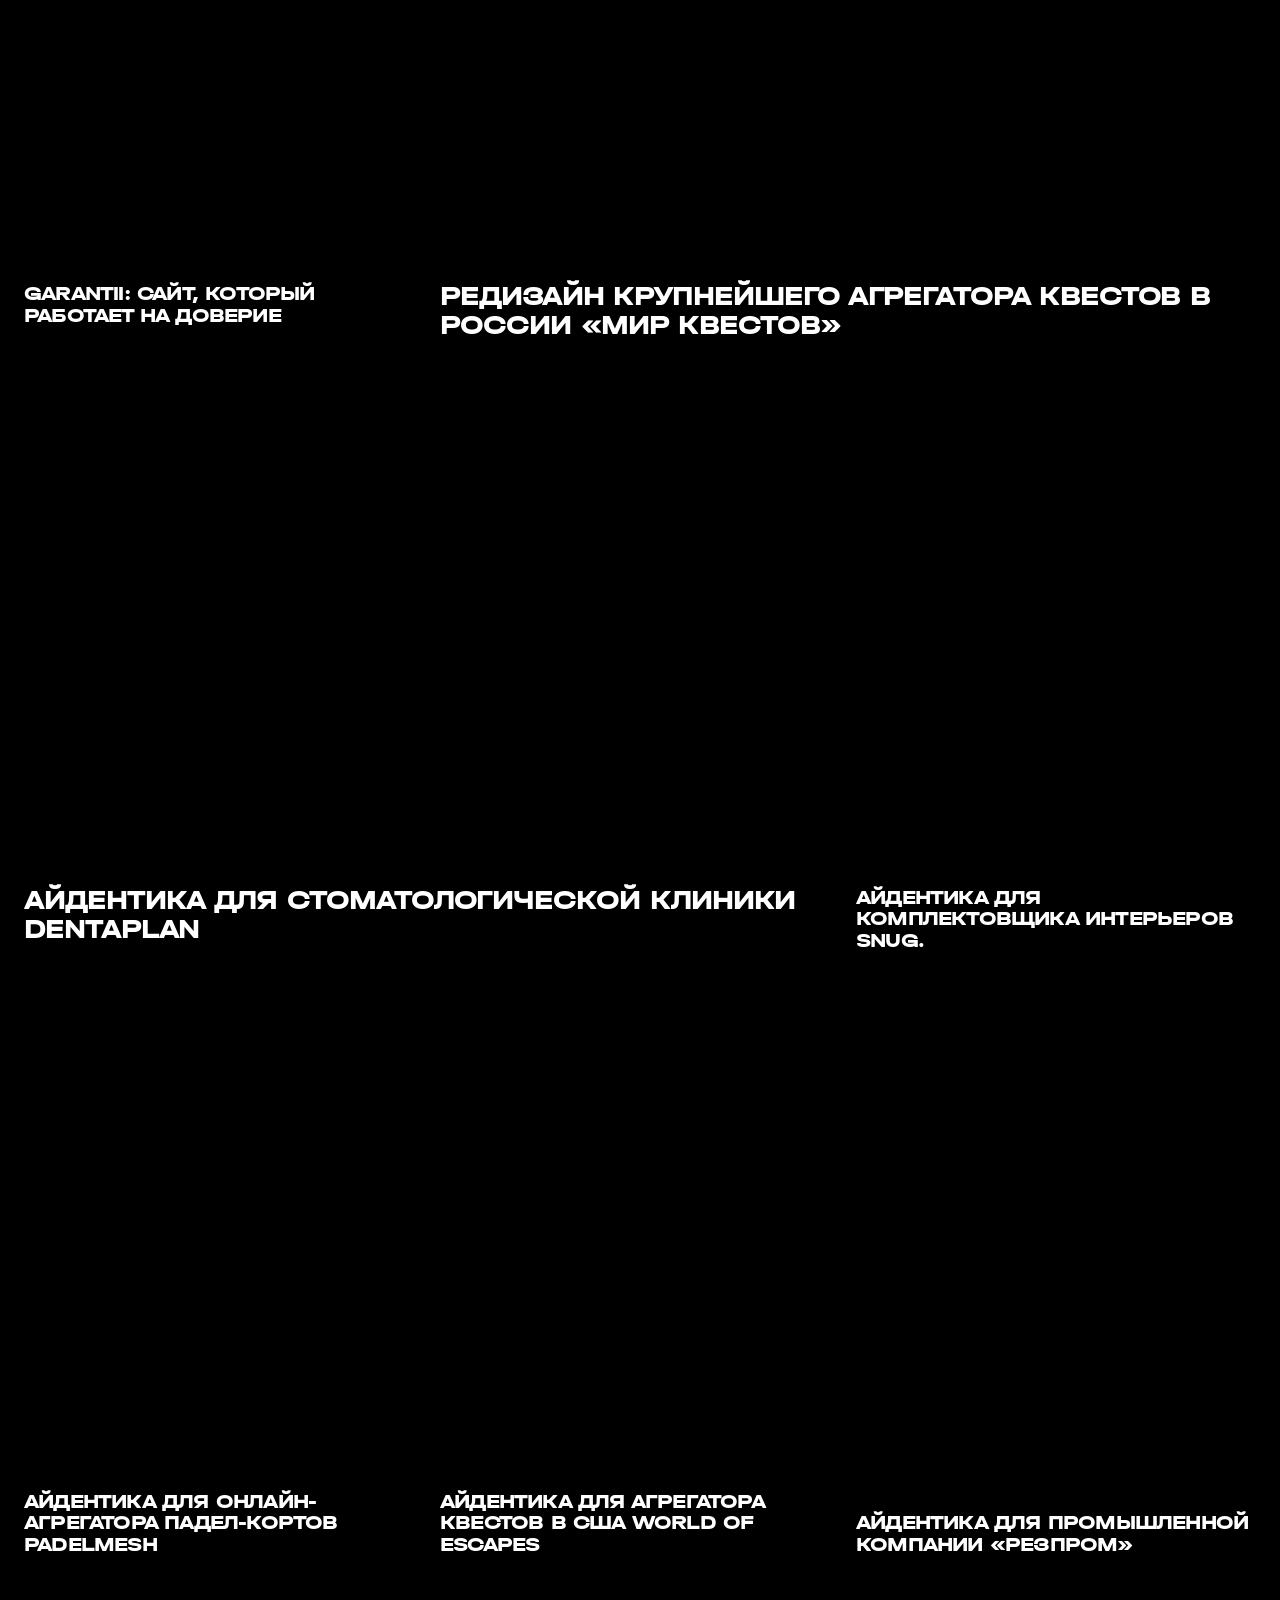
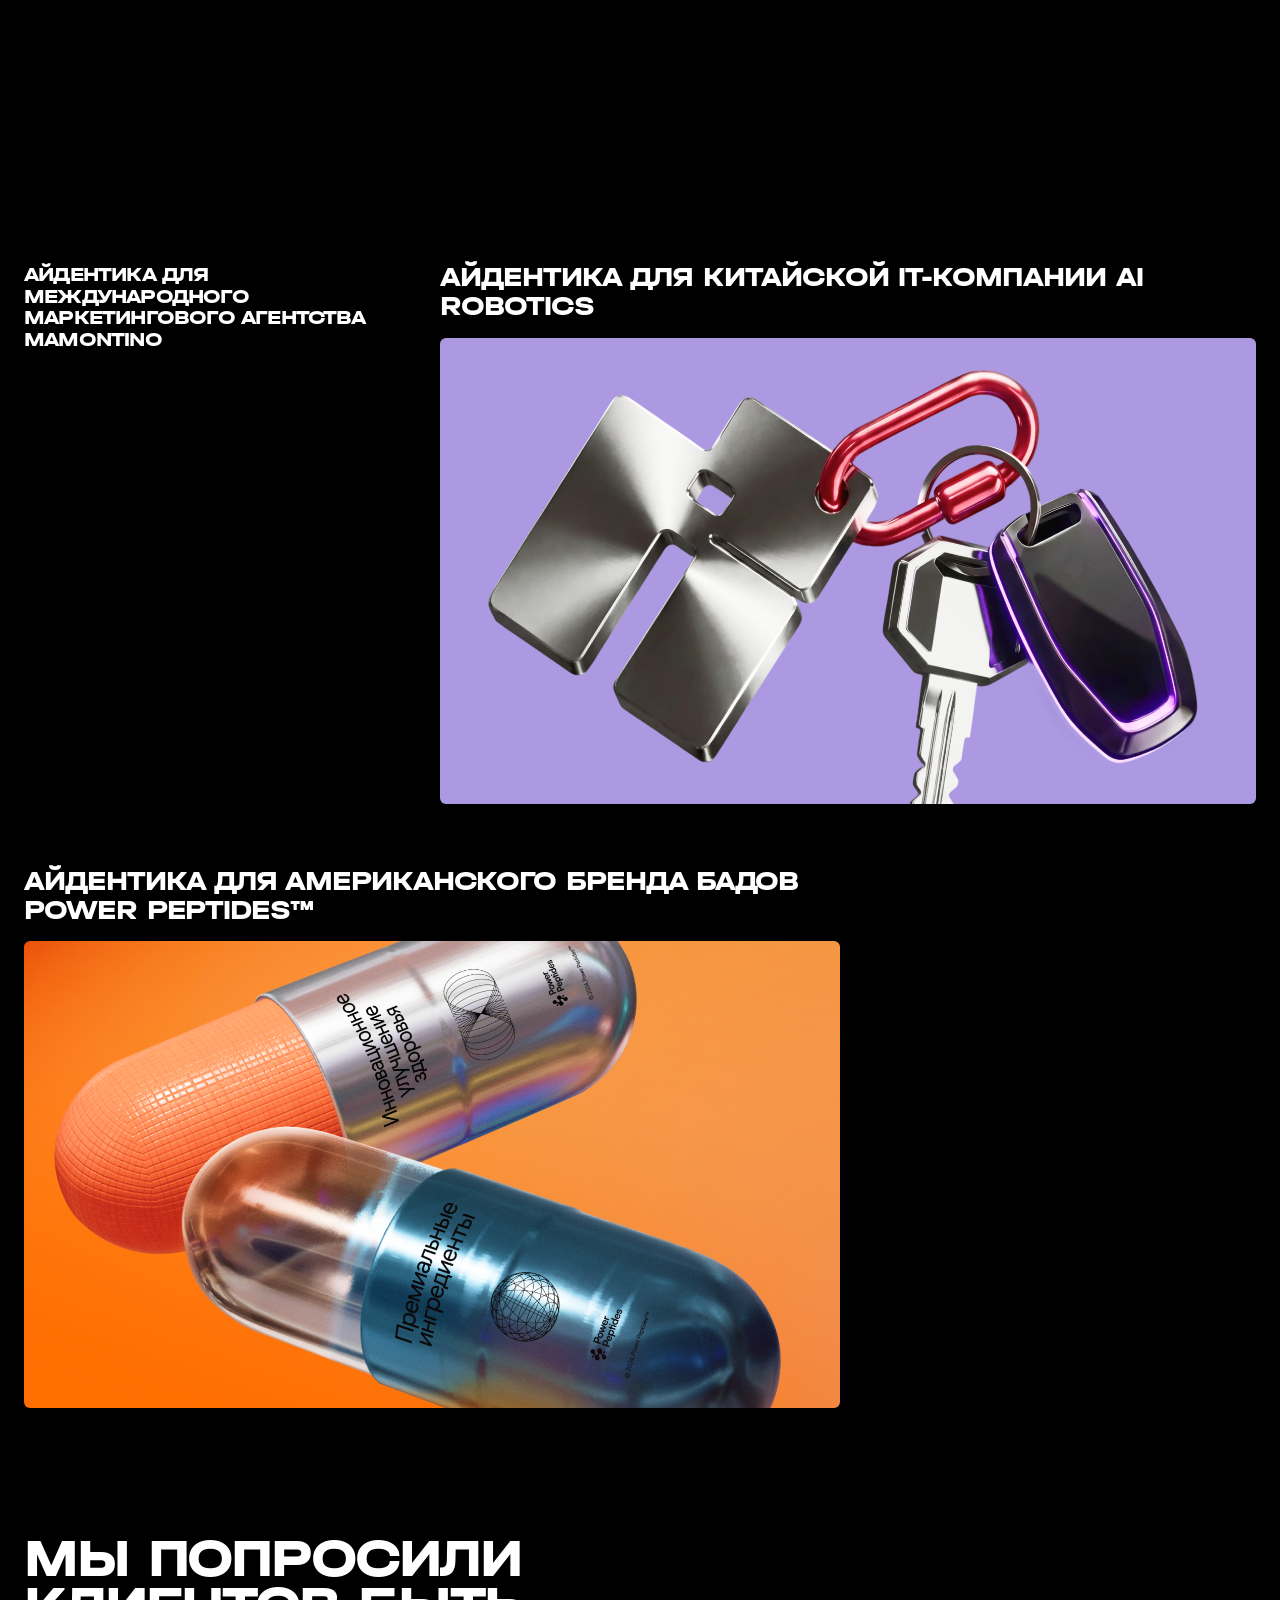
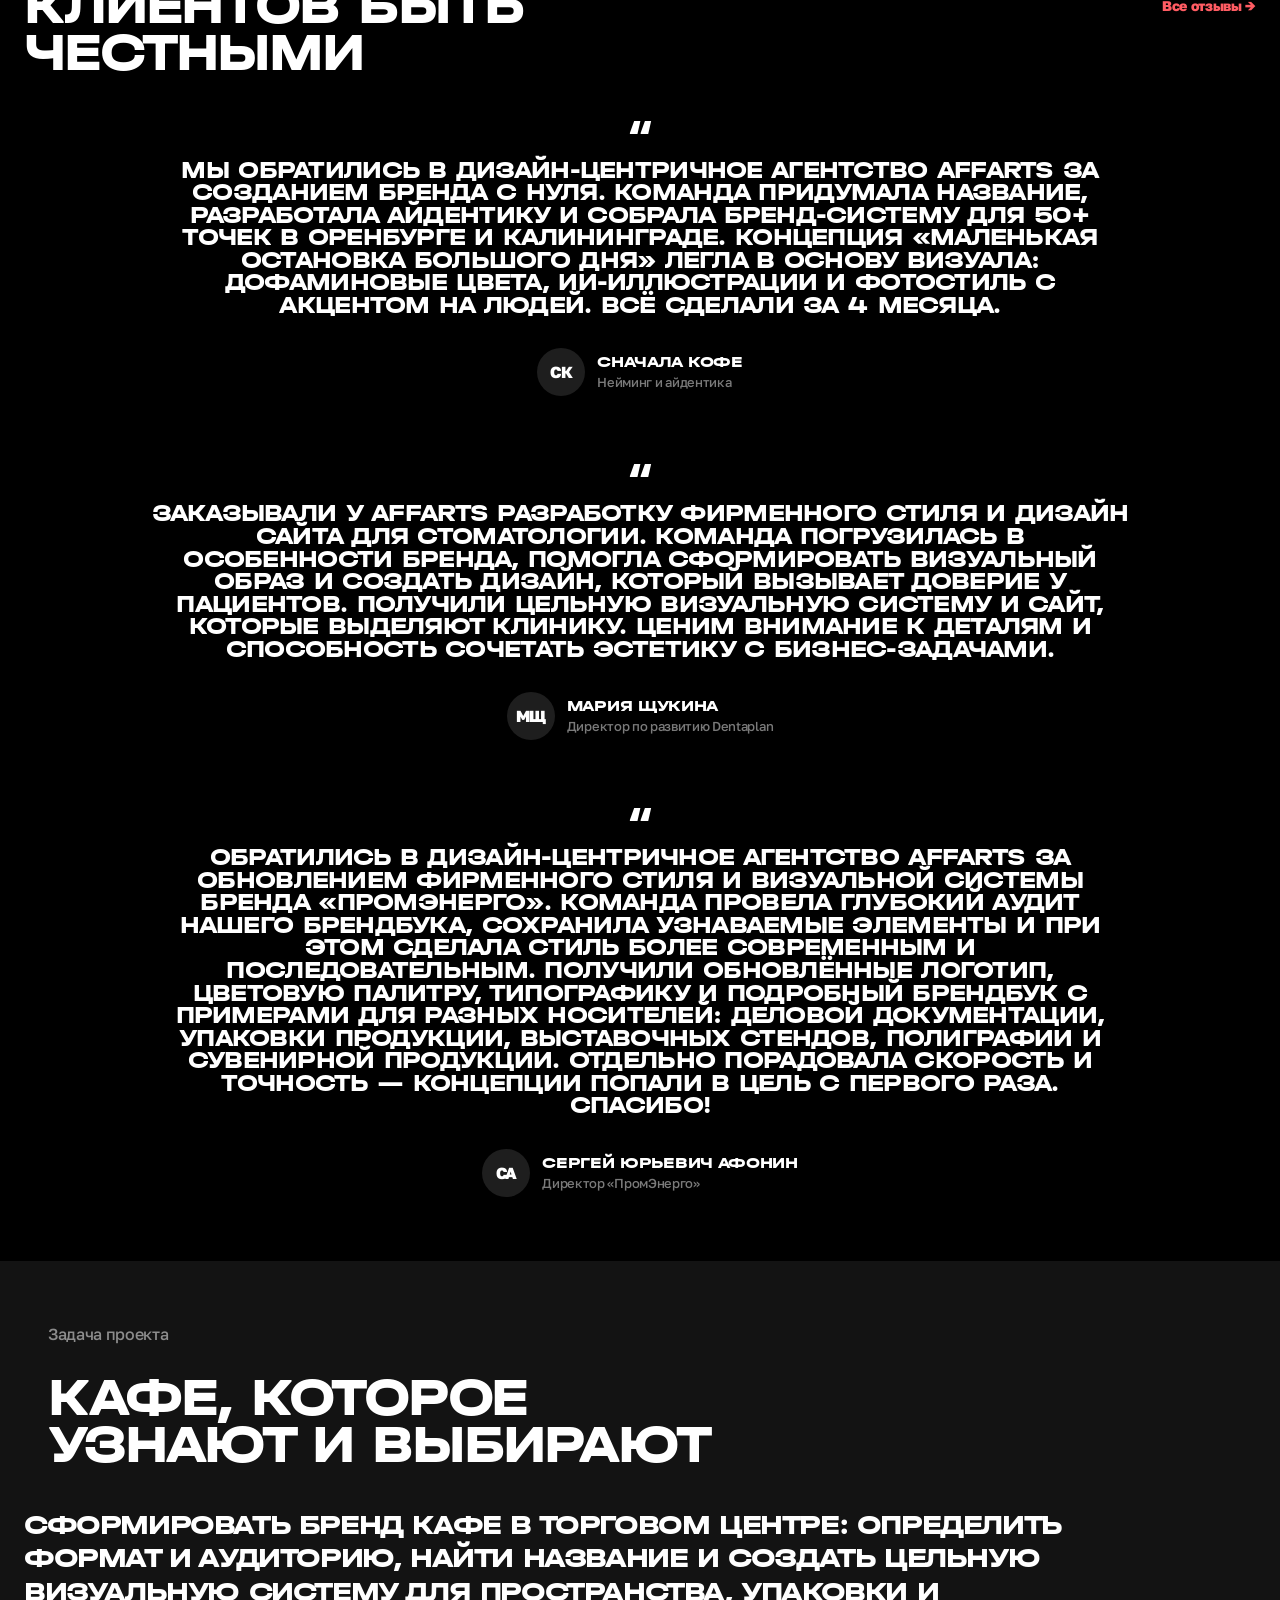
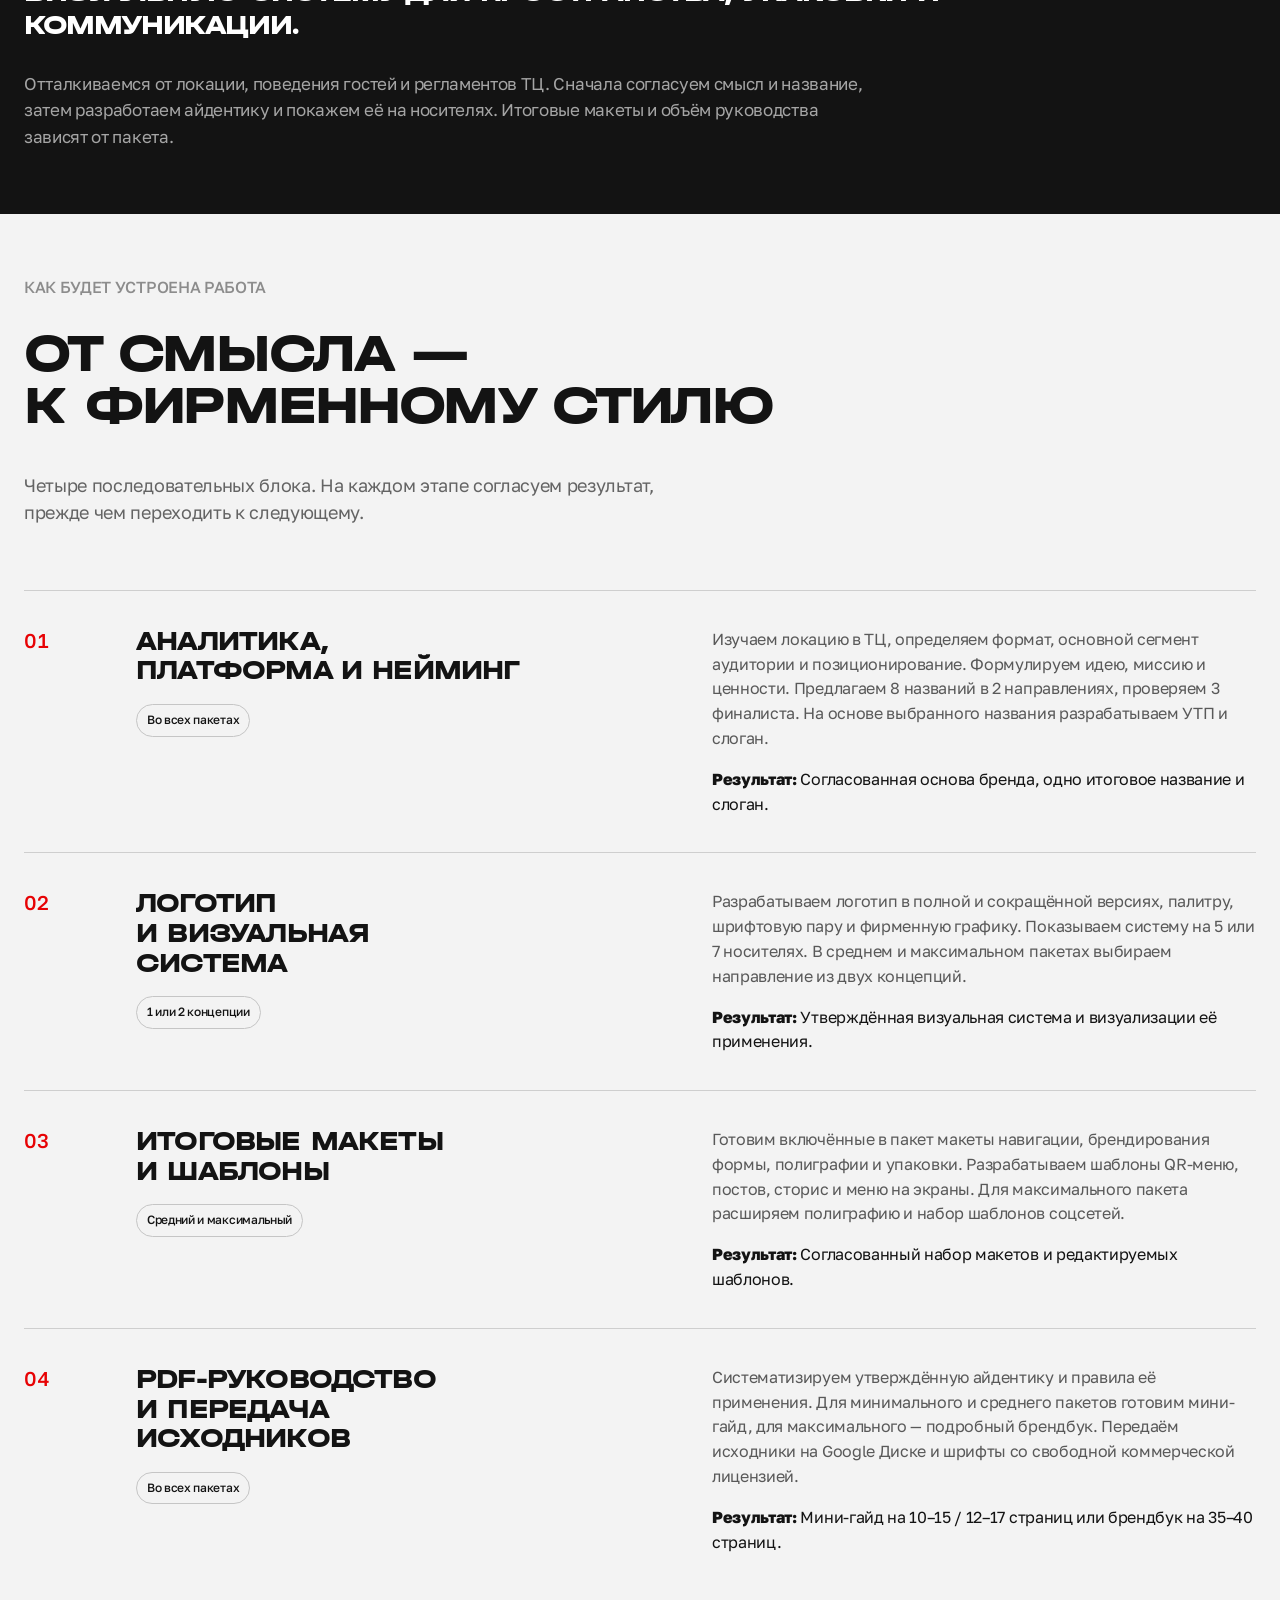
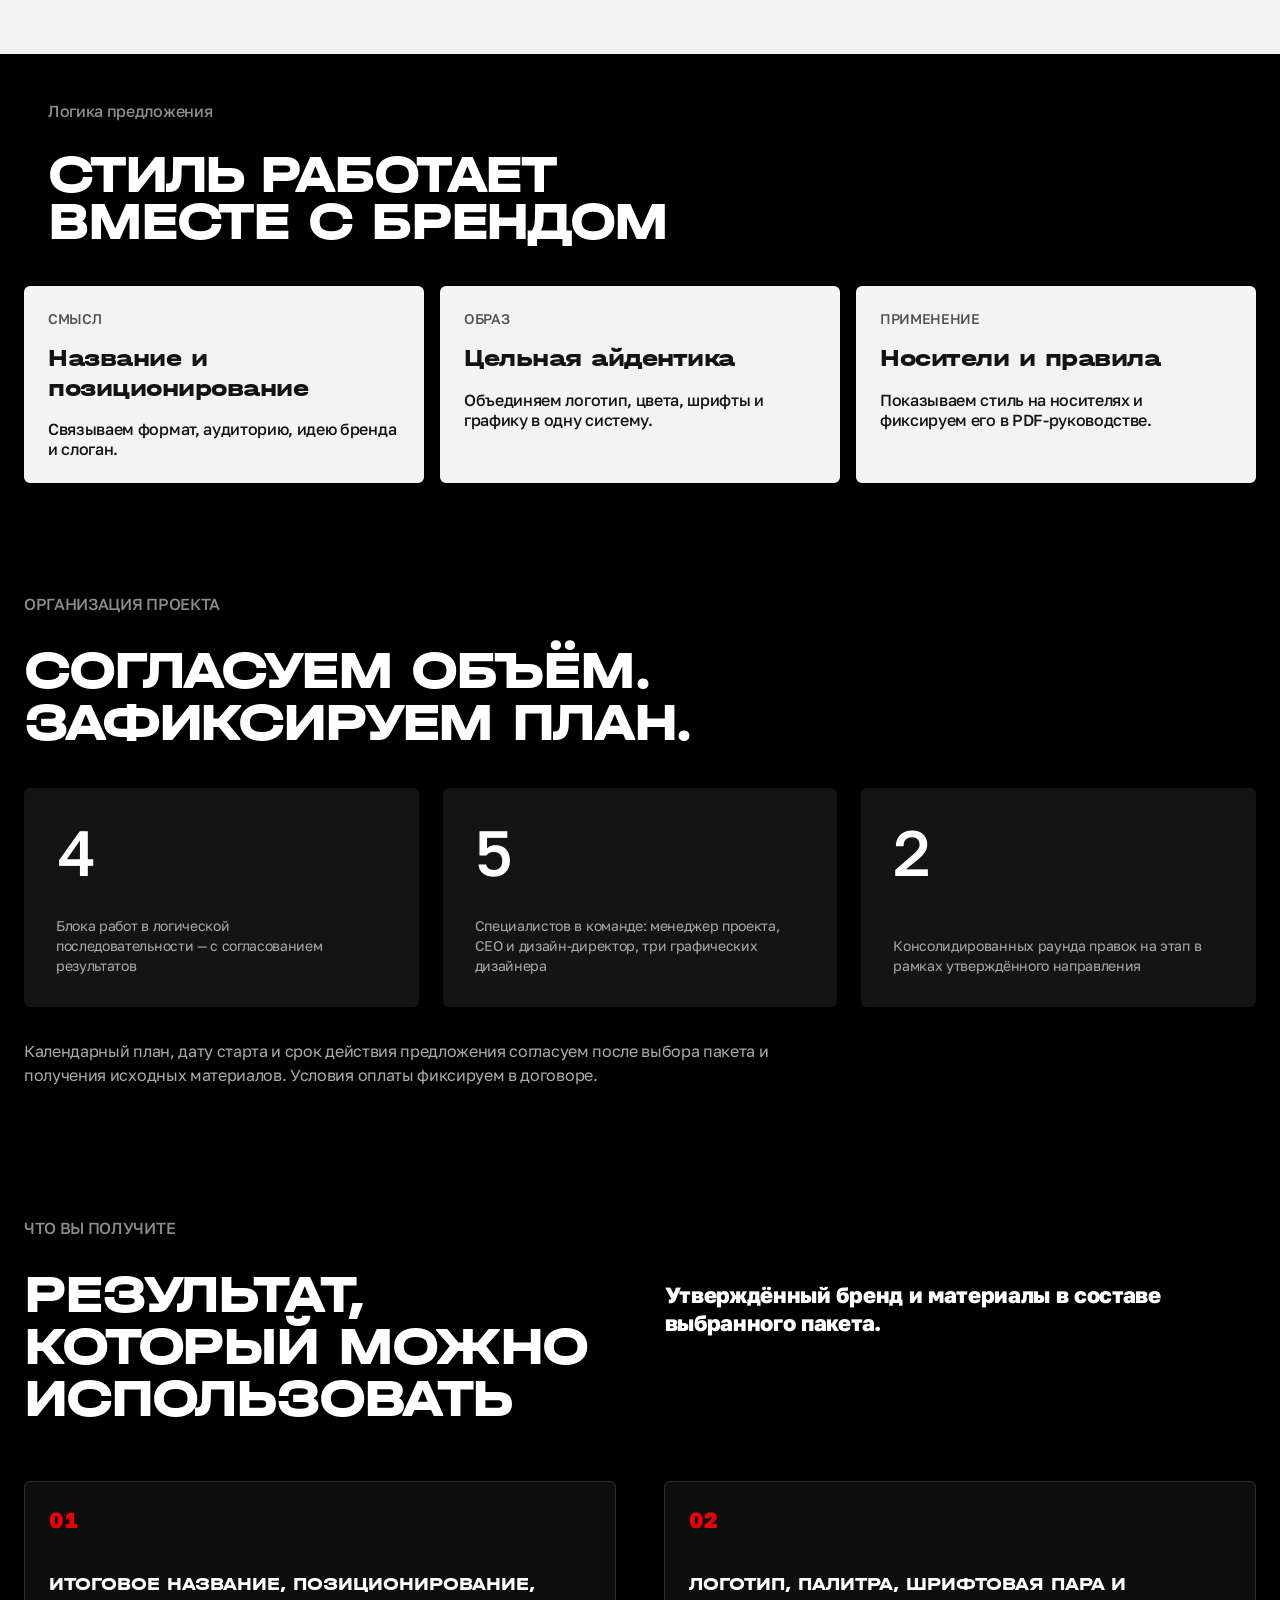
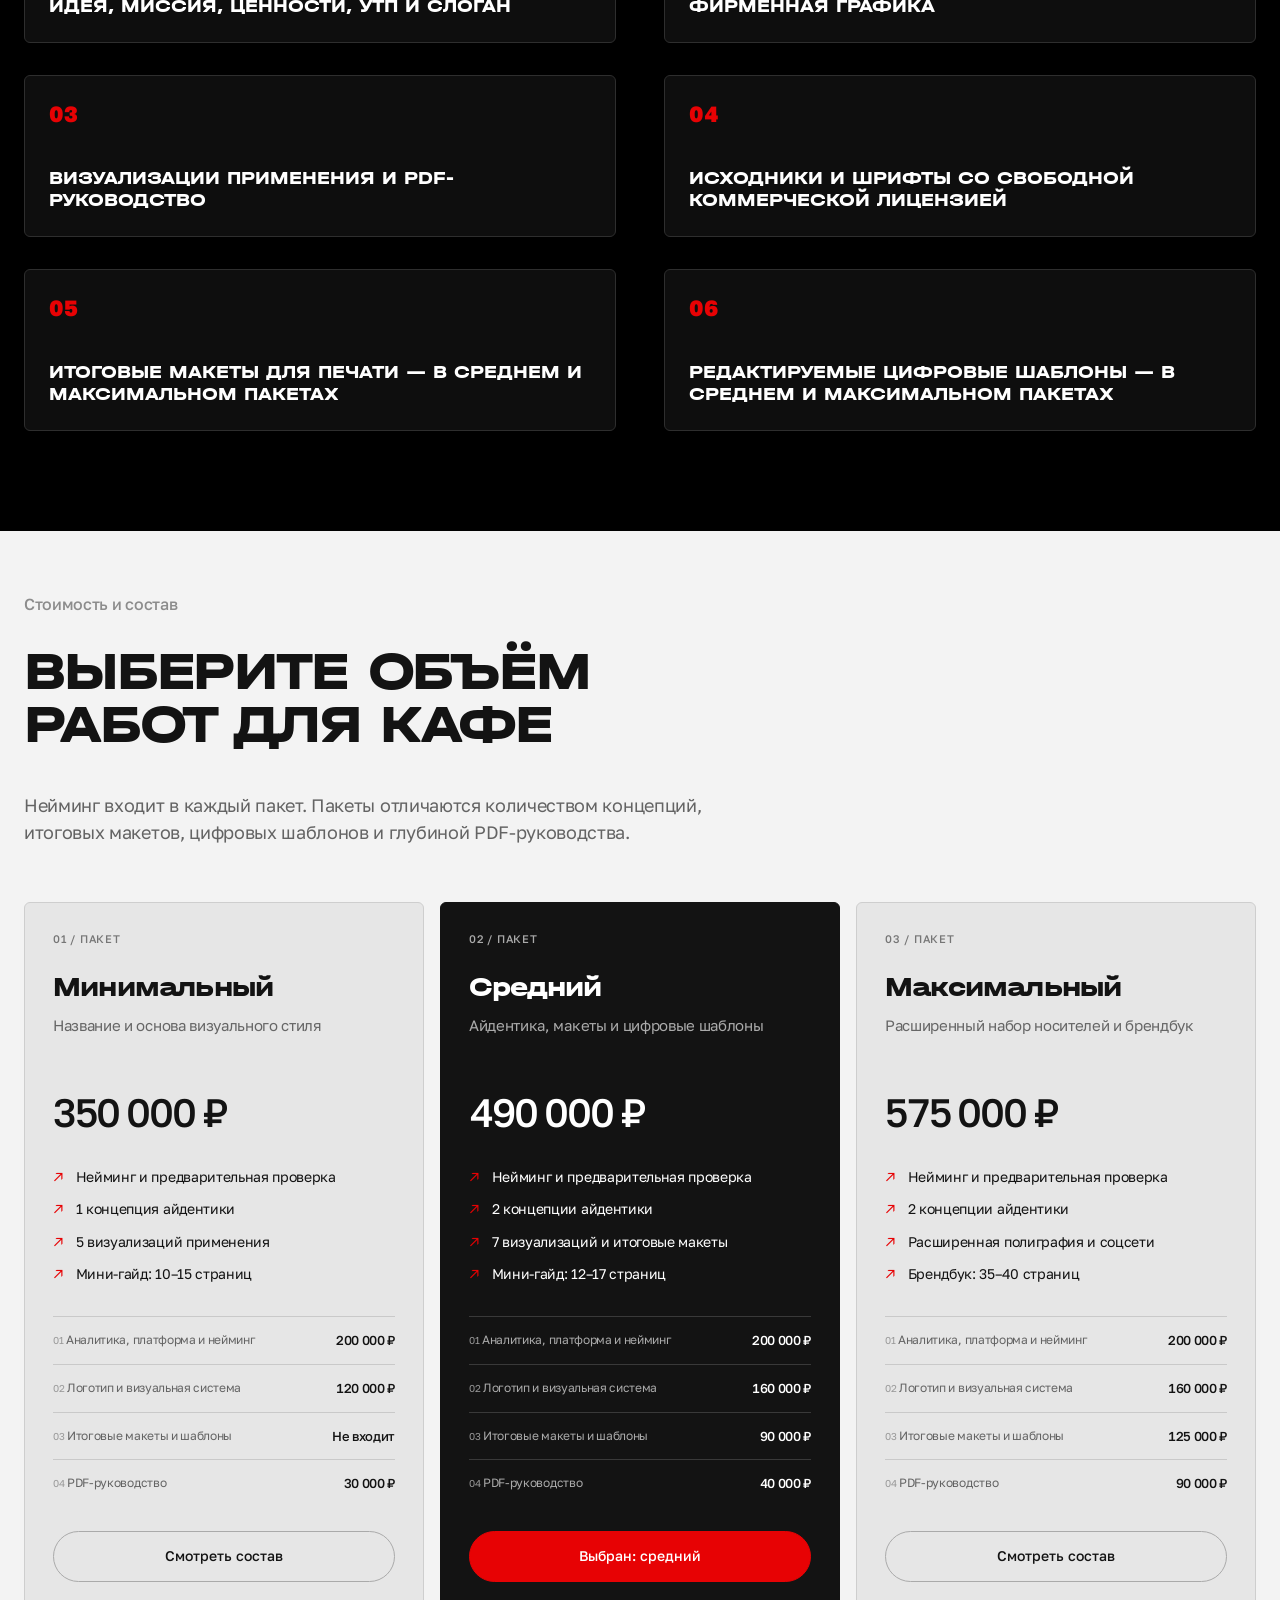
==== commit 8bfe461f: "Publish three client reviews" ====
--- a/index.html
+++ b/index.html
@@ -1,4 +1,4 @@
-<!doctype html><html lang="ru"><head><meta charset="utf-8"><meta name="viewport" content="width=device-width,initial-scale=1"><meta name="robots" content="noindex,nofollow"><meta name="theme-color" content="#131313"><meta name="description" content="Предложение AffArts для проекта «Бастион»: нейминг и брендинг кафе в торговом центре. Три пакета: 350 000, 490 000 и 575 000 рублей."><title>Бастион × AffArts — нейминг и брендинг кафе</title><link rel="preload" href="assets/HalvarBreit-ExtraBold.woff2" as="font" type="font/woff2" crossorigin><link rel="stylesheet" href="styles.css"><link rel="stylesheet" href="v3.css"><link rel="stylesheet" href="bastion.css?v=b0345084427f"><script src="app.js" defer></script><script src="packages.js" defer></script></head><body class="v3 proposal bastion"><a class="skip" href="#context">Перейти к задаче проекта</a><main><section class="hero-v3" id="top" aria-labelledby="hero-title">
+<!doctype html><html lang="ru"><head><meta charset="utf-8"><meta name="viewport" content="width=device-width,initial-scale=1"><meta name="robots" content="noindex,nofollow"><meta name="theme-color" content="#131313"><meta name="description" content="Предложение AffArts для проекта «Бастион»: нейминг и брендинг кафе в торговом центре. Три пакета: 350 000, 490 000 и 575 000 рублей."><title>Бастион × AffArts — нейминг и брендинг кафе</title><link rel="preload" href="assets/HalvarBreit-ExtraBold.woff2" as="font" type="font/woff2" crossorigin><link rel="stylesheet" href="styles.css"><link rel="stylesheet" href="v3.css"><link rel="stylesheet" href="bastion.css?v=6b41fd190e3b"><script src="app.js" defer></script><script src="packages.js" defer></script></head><body class="v3 proposal bastion"><a class="skip" href="#context">Перейти к задаче проекта</a><main><section class="hero-v3" id="top" aria-labelledby="hero-title">
 <header class="site-header"><a class="header-wordmark" href="#top" aria-label="Аффартс — начало страницы"><img src="assets/bc686b8c-d330-4dcf-8b28-6f26c2f793dc.svg" alt="AFFARTS" width="197" height="28"></a><nav aria-label="Основная навигация"><a href="#cases">Кейсы</a><a href="#runet">О нас</a><a href="#process">Процесс</a><a href="#pricing">Пакеты</a><a href="#team">Команда</a></nav><a class="inline-cta" href="#contacts"><img src="assets/igor-frolovsky.webp" alt="" class="cta-avatar"><span>Обсудить проект</span></a></header>
 <div class="welcome"><div class="welcome-brand"><p>Дизайн, который помогает брендам говорить с людьми</p></div>
 <div class="welcome-message"><p class="project-kicker">Бастион × AffArts · Кафе в торговом центре</p><h1 id="hero-title">Мы подготовили<br>предложение по неймингу<br>и брендингу кафе.</h1><p>От формата и названия — к узнаваемому стилю,<br class="desktop-break"> носителям и понятным правилам применения.</p></div>
@@ -10,7 +10,11 @@
 <section class="section pale awards" id="awards" tabindex="-1"><p class="eyebrow">Workspace Digital Awards · 2026</p><h2>Награды<br>на премии WDA</h2><div class="award-grid"><article class="award"><img src="assets/9b5067ab-068e-4bc1-88ca-b703b3409a9e.png" alt="Дизайн-джем — Айдентика дизайн-мероприятия" class="award-cover" loading="lazy"><h3>1 место <img src="assets/dfce6065-f219-429b-8254-d41379b8c533.png" alt="" class="award-star" loading="lazy"></h3><h4 class="award-project"><a href="https://workspace.ru/cases/dizayn-dzhem-aydentika-sgenerirovannaya-ii-dlya-pervogo-dizayn-meropriyatiya-v-orenburge/" target="_blank" rel="noopener">Дизайн-джем <span aria-hidden="true">↗</span></a></h4><p class="award-description">Айдентика дизайн-мероприятия</p><p class="award-nomination">Дизайн и иллюстрации с помощью ИИ</p><p class="award-year">Workspace Digital Awards · 2026</p></article><article class="award"><img src="assets/82f79d6e-1706-403b-b1b6-ef29d96e5122.png" alt="Мир Квестов — Редизайн сайта" class="award-cover" loading="lazy"><h3>2 место <img src="assets/ef665b99-dea6-4a57-8fda-d94a225cf14a.png" alt="" class="award-star" loading="lazy"></h3><h4 class="award-project"><a href="https://workspace.ru/cases/mir-kvestov-redizayn-krupneyshego-agregatora-kvestov-v-rossii/" target="_blank" rel="noopener">Мир Квестов <span aria-hidden="true">↗</span></a></h4><p class="award-description">Редизайн сайта</p><p class="award-nomination">Дизайн интерфейсов (UI/UX)</p><p class="award-year">Workspace Digital Awards · 2026</p></article><article class="award"><img src="assets/b671f21f-a15c-4ef1-9e8d-8093138994df.png" alt="Dentaplan — Сайт стоматологической клиники" class="award-cover" loading="lazy"><h3>2 место <img src="assets/ef665b99-dea6-4a57-8fda-d94a225cf14a.png" alt="" class="award-star" loading="lazy"></h3><h4 class="award-project"><a href="https://workspace.ru/cases/redizayn-sayta-stomatologicheskoy-kliniki-prevratili-slozhnyy-kontent-v-udobnyy-interfeys/" target="_blank" rel="noopener">Dentaplan <span aria-hidden="true">↗</span></a></h4><p class="award-description">Сайт стоматологической клиники</p><p class="award-nomination">Сайты: красота и здоровье</p><p class="award-year">Workspace Digital Awards · 2026</p></article><article class="award"><img src="assets/wda-2026-mir-kvestov-app.png" alt="Мир Квестов — Мобильное приложение" class="award-cover" loading="lazy"><h3>3 место <img src="assets/ef665b99-dea6-4a57-8fda-d94a225cf14a.png" alt="" class="award-star" loading="lazy"></h3><h4 class="award-project"><a href="https://workspace.ru/cases/mir-kvestov-dizayn-mobilnogo-prilozheniya-dlya-uderzhaniya-klientov-i-uluchsheniya-klientskogo-opyta/" target="_blank" rel="noopener">Мир Квестов <span aria-hidden="true">↗</span></a></h4><p class="award-description">Мобильное приложение</p><p class="award-nomination">Дизайн мобильных приложений</p><p class="award-year">Workspace Digital Awards · 2026</p></article></div></section>
 <section class="section pale dprofile"><header class="section-head"><p class="eyebrow">2 награды Dprofile · 9 наград по направлениям</p><div class="heading-row"><h2>Награды<br>Dprofile</h2><div class="badge-totals" aria-label="2 награды Dprofile и 9 наград по направлениям"><span class="medal red-medal">DP</span><b>2</b><span class="medal">UI</span><b>9</b></div></div></header><div class="rail-wrap"><div class="rail" tabindex="0" aria-label="Проекты, отмеченные Dprofile"><a class="dp-card" href="https://dprofile.ru/case/184034/dentaplan-redizain-saita-stomatologiceskoi-kliniki" target="_blank" rel="noopener noreferrer" aria-label="Открыть проект «Dentaplan» на Dprofile"><img src="assets/ec4a7a34-0f6c-4923-a590-45492959117f.png" alt="Dentaplan" class="" loading="lazy"><span class="medal">UI</span><h3>Dentaplan</h3><p class="tag">Интерфейсы</p></a><a class="dp-card" href="https://dprofile.ru/case/180907/redizain-saita-kliniki-mediciny-kozi" target="_blank" rel="noopener noreferrer" aria-label="Открыть проект «Клиника медицины кожи» на Dprofile"><img src="assets/f7b28261-bc91-48e7-b6e9-89257339156c.png" alt="Клиника медицины кожи" class="" loading="lazy"><span class="medal">UI</span><h3>Клиника медицины кожи</h3><p class="tag">Интерфейсы</p></a><a class="dp-card" href="https://dprofile.ru/case/175585/aidentika-dlia-world-of-escapes-agregator-kvestov-v-ssa" target="_blank" rel="noopener noreferrer" aria-label="Открыть проект «World of Escapes» на Dprofile"><img src="assets/e0f0d986-d2b0-4268-a790-ba171a485258.png" alt="World of Escapes" class="" loading="lazy"><span class="medal">BR</span><h3>World of Escapes</h3><p class="tag">Брендинг, Графика</p></a><a class="dp-card" href="https://dprofile.ru/case/174486/dizain-dzem-aidentika-dlia-pervogo-dizain-iventa-v-orenburge" target="_blank" rel="noopener noreferrer" aria-label="Открыть проект «Дизайн-джем» на Dprofile"><img src="assets/b06b1037-bba4-44f8-aac8-a8b892c3779f.png" alt="Дизайн-джем" class="" loading="lazy"><span class="medal">BR</span><h3>Дизайн-джем</h3><p class="tag">Интерфейсы, Брендинг</p></a><a class="dp-card" href="https://dprofile.ru/case/174335/aidentika-ai-robotics-brend-avtonomnogo-transporta" target="_blank" rel="noopener noreferrer" aria-label="Открыть проект «AI Robotics» на Dprofile"><img src="assets/d7329ccb-948c-4034-96dd-3b4b51002d40.png" alt="AI Robotics" class="" loading="lazy"><span class="medal">BR</span><h3>AI Robotics</h3><p class="tag">Брендинг, Графика</p></a><a class="dp-card" href="https://dprofile.ru/case/167846/aidentika-metallurgiceskoi-kompanii-rezprom" target="_blank" rel="noopener noreferrer" aria-label="Открыть проект «РезПром» на Dprofile"><img src="assets/da993b52-21e0-4aff-b32c-fab8cd59b623.png" alt="РезПром" class="" loading="lazy"><span class="medal">BR</span><h3>РезПром</h3><p class="tag">Брендинг, Графика</p></a><a class="dp-card" href="https://dprofile.ru/case/152412/aidentika-mir-kvestov" target="_blank" rel="noopener noreferrer" aria-label="Открыть проект «Мир Квестов» на Dprofile"><img src="assets/77c6ea38-8ce2-49de-8ae2-a2d5a81f01c1.png" alt="Мир Квестов" class="" loading="lazy"><span class="medal">AI</span><h3>Мир Квестов</h3><p class="tag">Брендинг, Нейро</p></a><a class="dp-card" href="https://dprofile.ru/case/142360/redizain-paytool-iz-telegram-mvp-v-polnocennyi-servis" target="_blank" rel="noopener noreferrer" aria-label="Открыть проект «PayTool» на Dprofile"><img src="assets/79165248-7e1e-4df9-b1a6-43e80507b2e3.png" alt="PayTool" class="" loading="lazy"><span class="medal">UI</span><h3>PayTool</h3><p class="tag">Интерфейсы</p></a><a class="dp-card" href="https://dprofile.ru/case/100019/power-peptides-e-commerce" target="_blank" rel="noopener noreferrer" aria-label="Открыть проект «Power Peptides» на Dprofile"><img src="assets/a14f9965-e49c-4be8-a7a1-0e46e503de88.png" alt="Power Peptides" class="" loading="lazy"><span class="medal">UI</span><h3>Power Peptides</h3><p class="tag">Интерфейсы, Брендинг</p></a></div><div class="rail-progress" aria-hidden="true"><i></i></div></div></section>
 <section class="section cases" id="cases" tabindex="-1"><header class="section-head"><p class="eyebrow">Наши проекты</p><div class="heading-row"><h2>Кейсы</h2></div></header><div class="case-top-grid"><a class="case" href="https://affarts.ru/cases/redizajn-dlya-kliniki-medicziny-kozhi-sdelali-bolshoj-mediczinskij-sajt-lyogkim-i-estetichnym/" target="_blank" rel="noopener noreferrer"><h3>Редизайн для «Клиники медицины кожи»: сделали большой медицинский сайт лёгким и эстетичным</h3><img src="assets/case-skin.webp" alt="Редизайн для «Клиники медицины кожи»: сделали большой медицинский сайт лёгким и эстетичным" width="1200" height="675" loading="lazy" decoding="async"></a><article class="case"><h3>Мерч для благотворительного<br>мероприятия Agima</h3><img src="assets/8671a49e-f93d-4d4c-bb3b-257115ebd8af.png" alt="Мерч для благотворительного мероприятия Agima" class="" loading="lazy"></article><a class="case" href="https://affarts.ru/cases/atami/" target="_blank" rel="noopener noreferrer"><h3>Айдентика для девелоперской компании из Португалии Atami</h3><img src="assets/case-atami.webp" alt="Айдентика для девелоперской компании из Португалии Atami" width="1200" height="675" loading="lazy" decoding="async"></a><a class="case" href="https://affarts.ru/cases/polnyj-czikl-razrabotki-sajta-dlya-dentaplan-%e2%80%94-ot-ajdentiki-do-bekenda/" target="_blank" rel="noopener noreferrer"><h3>Полный цикл разработки сайта для Dentaplan — от айдентики до бэкенда</h3><img src="assets/case-dentaplan-site.webp" alt="Полный цикл разработки сайта для Dentaplan — от айдентики до бэкенда" width="1200" height="675" loading="lazy" decoding="async"></a><a class="case" href="https://affarts.ru/cases/%c2%abmir-kvestov%c2%bb-dizajn-mobilnogo-prilozheniya-dlya-uderzhaniya-klientov-i-rosta-ltv/" target="_blank" rel="noopener noreferrer"><h3>«Мир Квестов»: дизайн мобильного приложения для удержания клиентов и роста LTV</h3><img src="assets/case-mir-kvestov-app.webp" alt="«Мир Квестов»: дизайн мобильного приложения для удержания клиентов и роста LTV" width="1200" height="675" loading="lazy" decoding="async"></a><a class="case" href="https://affarts.ru/cases/redizajn-sajta-metatag/" target="_blank" rel="noopener noreferrer"><h3>Редизайн сайта для SEO-агентства Metatag</h3><img src="assets/case-metatag.webp" alt="Редизайн сайта для SEO-агентства Metatag" width="1200" height="675" loading="lazy" decoding="async"></a><a class="case" href="https://affarts.ru/cases/dizajn-i-razrabotka-dlya-developera-kronung-real-estate/" target="_blank" rel="noopener noreferrer"><h3>Дизайн и разработка сайта для девелопера Kronung Real Estate</h3><img src="assets/case-kronung-real-estate.webp" alt="Дизайн и разработка сайта для девелопера Kronung Real Estate" width="1200" height="675" loading="lazy" decoding="async"></a><a class="case" href="https://affarts.ru/cases/%c2%abmira-kvestov%c2%bb-redizajn-agregatora-s-sohraneniem-seo-struktury/" target="_blank" rel="noopener noreferrer"><h3>«Мир Квестов»: редизайн агрегатора с сохранением SEO-структуры</h3><img src="assets/case-mir-kvestov-seo.webp" alt="«Мир Квестов»: редизайн агрегатора с сохранением SEO-структуры" width="1200" height="675" loading="lazy" decoding="async"></a><a class="case" href="https://affarts.ru/cases/sajt-dlya-agregatora-servisov-paytool/" target="_blank" rel="noopener noreferrer"><h3>Дизайн сервиса для оплаты зарубежных подписок Paytool</h3><img src="assets/case-paytool.webp" alt="Дизайн сервиса для оплаты зарубежных подписок Paytool" width="1200" height="675" loading="lazy" decoding="async"></a><a class="case" href="https://affarts.ru/cases/imidzhevyj-sajt-dlya-kronung-group/" target="_blank" rel="noopener noreferrer"><h3>Промо-сайт для девелоперской компании Kronung Group</h3><img src="assets/case-kronung-group.webp" alt="Промо-сайт для девелоперской компании Kronung Group" width="1200" height="675" loading="lazy" decoding="async"></a><a class="case" href="https://affarts.ru/cases/garantii-sajt-kotoryj-rabotaet-na-doverie/" target="_blank" rel="noopener noreferrer"><h3>Garantii: сайт, который работает на доверие</h3><img src="assets/case-garantii.webp" alt="Garantii: сайт, который работает на доверие" width="1200" height="675" loading="lazy" decoding="async"></a><a class="case" href="https://affarts.ru/cases/sajt-dlya-%c2%abmira-kvestov%c2%bb/" target="_blank" rel="noopener noreferrer"><h3>Редизайн крупнейшего агрегатора квестов в России «Мир Квестов»</h3><img src="assets/case-mir-kvestov-site.webp" alt="Редизайн крупнейшего агрегатора квестов в России «Мир Квестов»" width="1200" height="675" loading="lazy" decoding="async"></a><a class="case" href="https://affarts.ru/cases/dentaplan/" target="_blank" rel="noopener noreferrer"><h3>Айдентика для стоматологической клиники Dentaplan</h3><img src="assets/case-dentaplan-brand.webp" alt="Айдентика для стоматологической клиники Dentaplan" width="1200" height="675" loading="lazy" decoding="async"></a><a class="case" href="https://affarts.ru/cases/snug/" target="_blank" rel="noopener noreferrer"><h3>Айдентика для комплектовщика интерьеров Snug.</h3><img src="assets/case-snug.webp" alt="Айдентика для комплектовщика интерьеров Snug." width="1200" height="675" loading="lazy" decoding="async"></a><a class="case" href="https://affarts.ru/cases/padelmesh/" target="_blank" rel="noopener noreferrer"><h3>Айдентика для онлайн-агрегатора падел-кортов Padelmesh</h3><img src="assets/case-padelmesh.webp" alt="Айдентика для онлайн-агрегатора падел-кортов Padelmesh" width="1200" height="675" loading="lazy" decoding="async"></a><a class="case" href="https://affarts.ru/cases/world-of-escapes/" target="_blank" rel="noopener noreferrer"><h3>Айдентика для агрегатора квестов в США World of Escapes</h3><img src="assets/case-world-of-escapes.webp" alt="Айдентика для агрегатора квестов в США World of Escapes" width="1200" height="675" loading="lazy" decoding="async"></a><a class="case" href="https://affarts.ru/cases/rezprom/" target="_blank" rel="noopener noreferrer"><h3>Айдентика для промышленной компании «РезПром»</h3><img src="assets/case-rezprom.webp" alt="Айдентика для промышленной компании «РезПром»" width="1200" height="675" loading="lazy" decoding="async"></a><a class="case" href="https://affarts.ru/cases/mamontino/" target="_blank" rel="noopener noreferrer"><h3>Айдентика для международного маркетингового агентства Mamontino</h3><img src="assets/case-mamontino.webp" alt="Айдентика для международного маркетингового агентства Mamontino" width="1200" height="675" loading="lazy" decoding="async"></a><a class="case" href="https://affarts.ru/cases/ai-robotics/" target="_blank" rel="noopener noreferrer"><h3>Айдентика для китайской IT-компании AI Robotics</h3><img src="assets/case-ai-robotics.webp" alt="Айдентика для китайской IT-компании AI Robotics" width="1200" height="675" loading="lazy" decoding="async"></a><a class="case" href="https://affarts.ru/cases/power-peptides/" target="_blank" rel="noopener noreferrer"><h3>Айдентика для американского бренда БАДов Power Peptides™</h3><img src="assets/case-power-peptides.webp" alt="Айдентика для американского бренда БАДов Power Peptides™" width="1200" height="675" loading="lazy" decoding="async"></a></div></section>
-<section class="section reviews"><header class="section-head"><div class="heading-row"><h2>Мы попросили<br>клиентов быть<br>честными</h2><a class="all-reviews" href="https://workspace.ru/contractors/affarts/" target="_blank" rel="noopener noreferrer">Все отзывы →</a></div></header><figure class="review"><span class="quote-mark" aria-hidden="true">“</span><blockquote>Посмотрите, в какой прикольной футболке я стою, а айдентику этой футболки нам создала компания Affarts, за что я её очень сильно благодарю, потому что в очень-очень короткие сроки ребята создали нам 6 концепций, и мы выбрали уже одну из них под наше мероприятие, когда мы ездили в приют для собак, чтобы обнимать, кормить и ухаживать за животными.</blockquote><figcaption><img src="assets/d763ffd8-e4b2-4c82-bac9-c88450d12bec.png" width="48" height="48" alt="" loading="lazy"><div>Отзыв о работе AffArts<br><span>Айдентика для благотворительного мероприятия</span></div></figcaption></figure></section>
+<section class="section reviews" id="reviews"><header class="section-head"><div class="heading-row"><h2>Мы попросили<br>клиентов быть<br>честными</h2><a class="all-reviews" href="https://workspace.ru/contractors/affarts/" target="_blank" rel="noopener noreferrer">Все отзывы →</a></div></header>
+<figure class="review"><span class="quote-mark" aria-hidden="true">“</span><blockquote>Мы обратились в дизайн-центричное агентство AffArts за созданием бренда с нуля. Команда придумала название, разработала айдентику и собрала бренд-систему для 50+ точек в Оренбурге и Калининграде. Концепция «маленькая остановка большого дня» легла в основу визуала: дофаминовые цвета, ИИ-иллюстрации и фотостиль с акцентом на людей. Всё сделали за 4 месяца.</blockquote><figcaption><span class="review-avatar" aria-hidden="true">СК</span><div>Сначала кофе<span>Нейминг и айдентика</span></div></figcaption></figure>
+<figure class="review"><span class="quote-mark" aria-hidden="true">“</span><blockquote>Заказывали у AffArts разработку фирменного стиля и дизайн сайта для стоматологии. Команда погрузилась в особенности бренда, помогла сформировать визуальный образ и создать дизайн, который вызывает доверие у пациентов. Получили цельную визуальную систему и сайт, которые выделяют клинику. Ценим внимание к деталям и способность сочетать эстетику с бизнес-задачами.</blockquote><figcaption><span class="review-avatar" aria-hidden="true">МЩ</span><div>Мария Щукина<span>Директор по развитию Dentaplan</span></div></figcaption></figure>
+<figure class="review"><span class="quote-mark" aria-hidden="true">“</span><blockquote>Обратились в дизайн-центричное агентство AffArts за обновлением фирменного стиля и визуальной системы бренда «ПромЭнерго». Команда провела глубокий аудит нашего брендбука, сохранила узнаваемые элементы и при этом сделала стиль более современным и последовательным. Получили обновлённые логотип, цветовую палитру, типографику и подробный брендбук с примерами для разных носителей: деловой документации, упаковки продукции, выставочных стендов, полиграфии и сувенирной продукции. Отдельно порадовала скорость и точность — концепции попали в цель с первого раза. Спасибо!</blockquote><figcaption><span class="review-avatar" aria-hidden="true">СА</span><div>Сергей Юрьевич Афонин<span>Директор «ПромЭнерго»</span></div></figcaption></figure>
+</section>
 <section class="section heard" id="context" tabindex="-1"><header class="section-head"><p class="eyebrow">Задача проекта</p><h2>Кафе, которое<br>узнают и выбирают</h2></header><p class="context-lead">Сформировать бренд кафе в торговом центре: определить формат и аудиторию, найти название и создать цельную визуальную систему для пространства, упаковки и коммуникации.</p><div class="context-note">Отталкиваемся от локации, поведения гостей и регламентов ТЦ. Сначала согласуем смысл и название, затем разработаем айдентику и покажем её на носителях. Итоговые макеты и объём руководства зависят от пакета.</div></section>
 <section class="section process light v3-inter" id="process" tabindex="-1"><header class="section-head"><p class="eyebrow">Как будет устроена работа</p><h2>От смысла —<br>к фирменному стилю</h2></header><p class="process-intro">Четыре последовательных блока. На каждом этапе согласуем результат, прежде чем переходить к следующему.</p><div class="process-list"><article class="process-step"><span class="step-index">01</span><div><h3>Аналитика,<br>платформа и нейминг</h3><span class="step-tag">Во всех пакетах</span></div><div><p>Изучаем локацию в ТЦ, определяем формат, основной сегмент аудитории и позиционирование. Формулируем идею, миссию и ценности. Предлагаем 8 названий в 2 направлениях, проверяем 3 финалиста. На основе выбранного названия разрабатываем УТП и слоган.</p><p class="step-result"><b>Результат:</b> Согласованная основа бренда, одно итоговое название и слоган.</p></div></article><article class="process-step"><span class="step-index">02</span><div><h3>Логотип<br>и визуальная система</h3><span class="step-tag">1 или 2 концепции</span></div><div><p>Разрабатываем логотип в полной и сокращённой версиях, палитру, шрифтовую пару и фирменную графику. Показываем систему на 5 или 7 носителях. В среднем и максимальном пакетах выбираем направление из двух концепций.</p><p class="step-result"><b>Результат:</b> Утверждённая визуальная система и визуализации её применения.</p></div></article><article class="process-step"><span class="step-index">03</span><div><h3>Итоговые макеты<br>и шаблоны</h3><span class="step-tag">Средний и максимальный</span></div><div><p>Готовим включённые в пакет макеты навигации, брендирования формы, полиграфии и упаковки. Разрабатываем шаблоны QR-меню, постов, сторис и меню на экраны. Для максимального пакета расширяем полиграфию и набор шаблонов соцсетей.</p><p class="step-result"><b>Результат:</b> Согласованный набор макетов и редактируемых шаблонов.</p></div></article><article class="process-step"><span class="step-index">04</span><div><h3>PDF-руководство<br>и передача исходников</h3><span class="step-tag">Во всех пакетах</span></div><div><p>Систематизируем утверждённую айдентику и правила её применения. Для минимального и среднего пакетов готовим мини-гайд, для максимального — подробный брендбук. Передаём исходники на Google Диске и шрифты со свободной коммерческой лицензией.</p><p class="step-result"><b>Результат:</b> Мини-гайд на 10–15 / 12–17 страниц или брендбук на 35–40 страниц.</p></div></article></div></section>
 <section class="section solution"><header class="section-head"><p class="eyebrow">Логика предложения</p><h2>Стиль работает<br>вместе с брендом</h2></header><div class="solution-grid"><article class="solution-card"><p>Смысл</p><h3>Название и позиционирование</h3><p>Связываем формат, аудиторию, идею бренда и слоган.</p></article><article class="solution-card"><p>Образ</p><h3>Цельная айдентика</h3><p>Объединяем логотип, цвета, шрифты и графику в одну систему.</p></article><article class="solution-card"><p>Применение</p><h3>Носители и правила</h3><p>Показываем стиль на носителях и фиксируем его в PDF-руководстве.</p></article></div></section>
--- a/bastion.css
+++ b/bastion.css
@@ -135,6 +135,8 @@
 .v3.bastion .footer-top nav{justify-content:space-between;gap:12px 28px}
 .v3.bastion .footer-top nav a{border:0;border-radius:0;padding:4px 0}
 .v3.bastion .footer-bottom{margin-top:28px}
+.v3.bastion .review+.review{margin-top:64px}
+.v3.bastion .review figcaption>.review-avatar{display:grid;place-items:center;flex:0 0 48px;width:48px;height:48px;margin:0;border-radius:50%;background:#1e1e1e;color:#fff;font:700 16px/1 Golos,sans-serif}
 @media(max-width:999px){
  .v3.bastion .manifesto{padding:48px 16px 164px}
  .v3.bastion .manifesto .signature{width:160px;right:24px;bottom:20px}
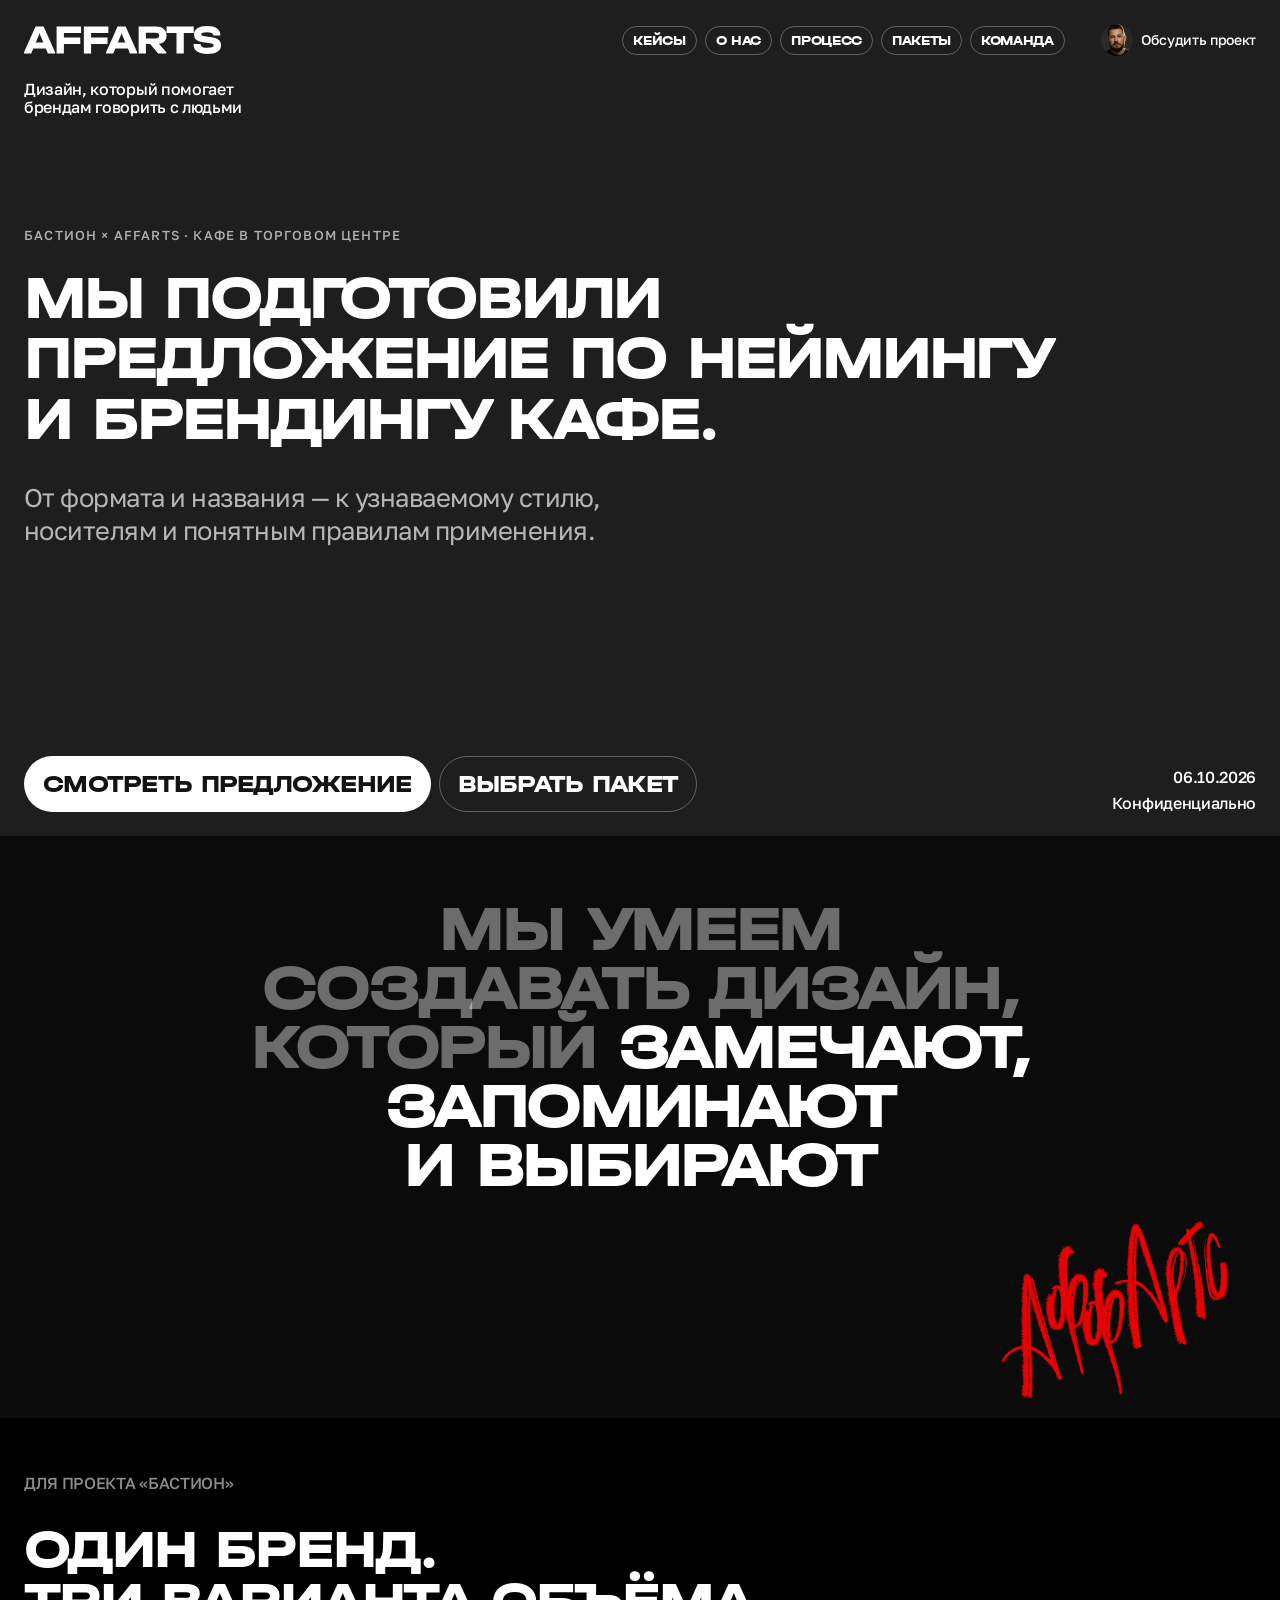
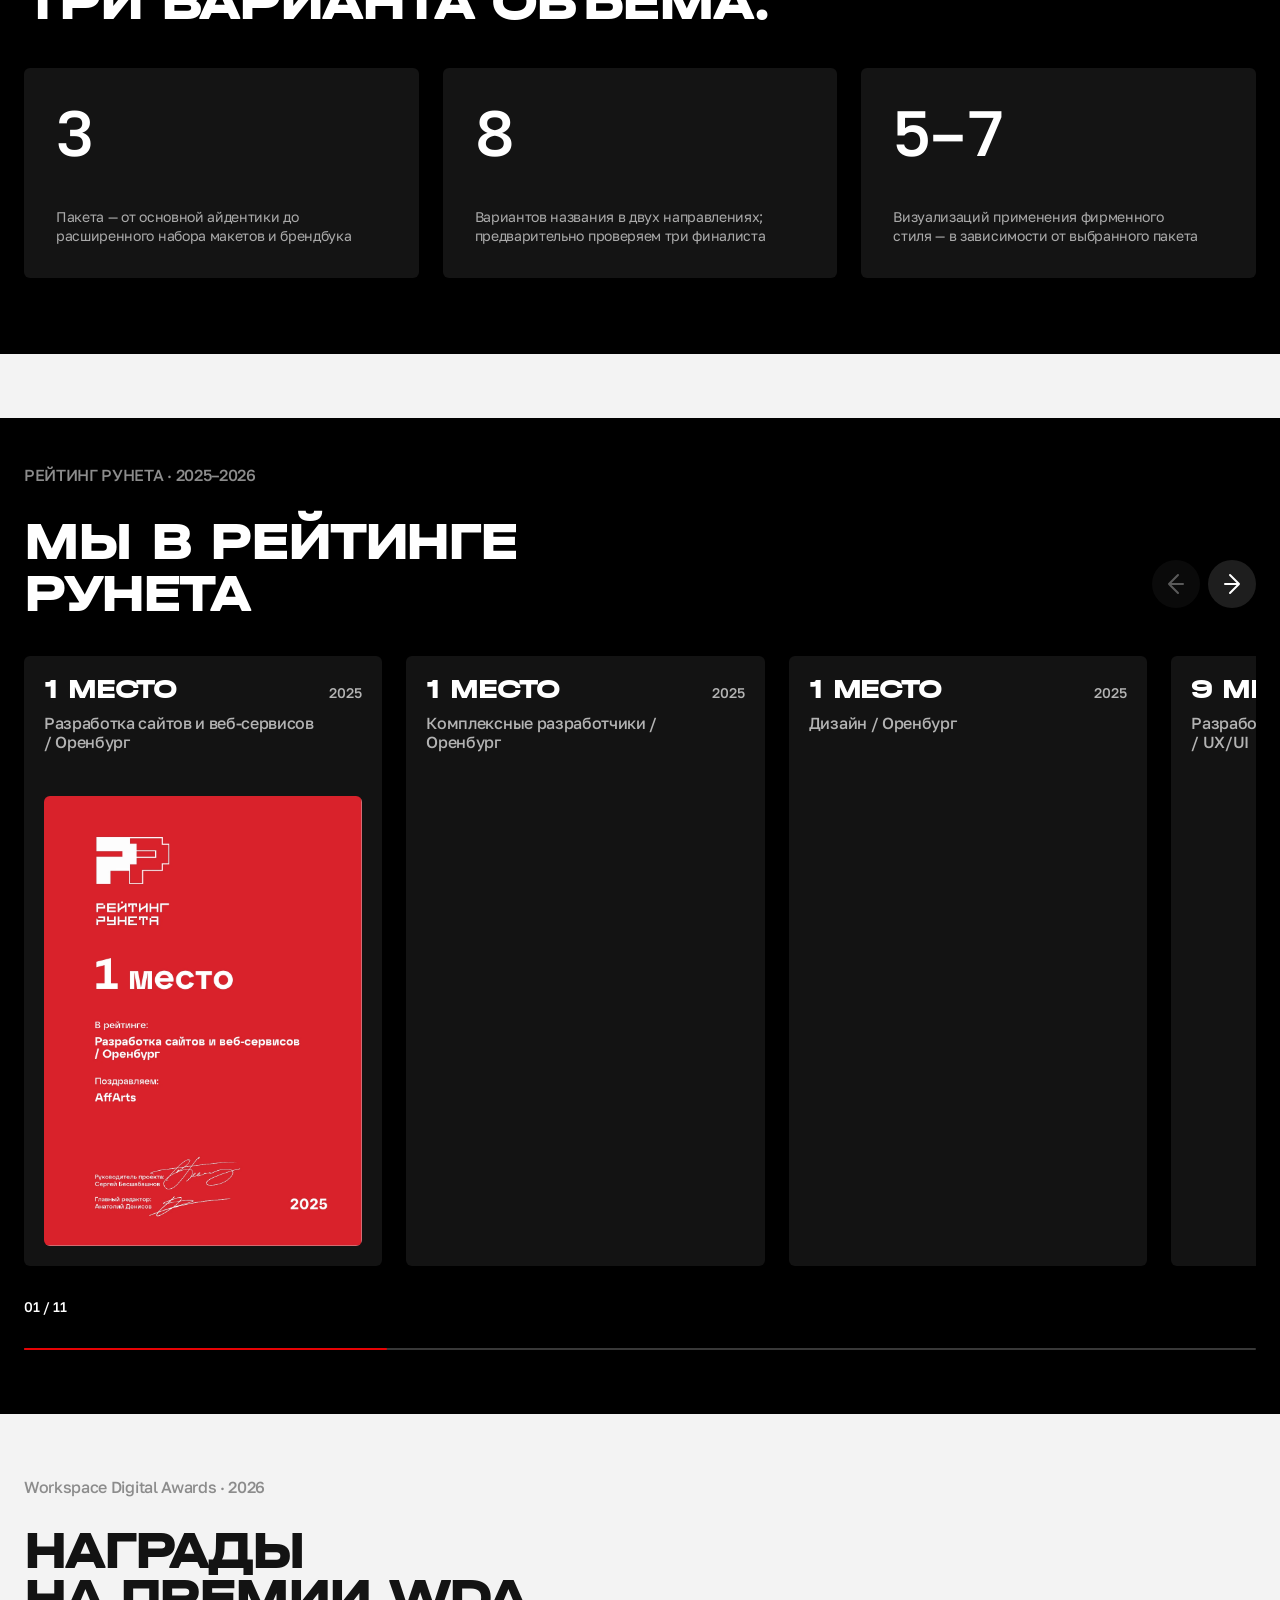
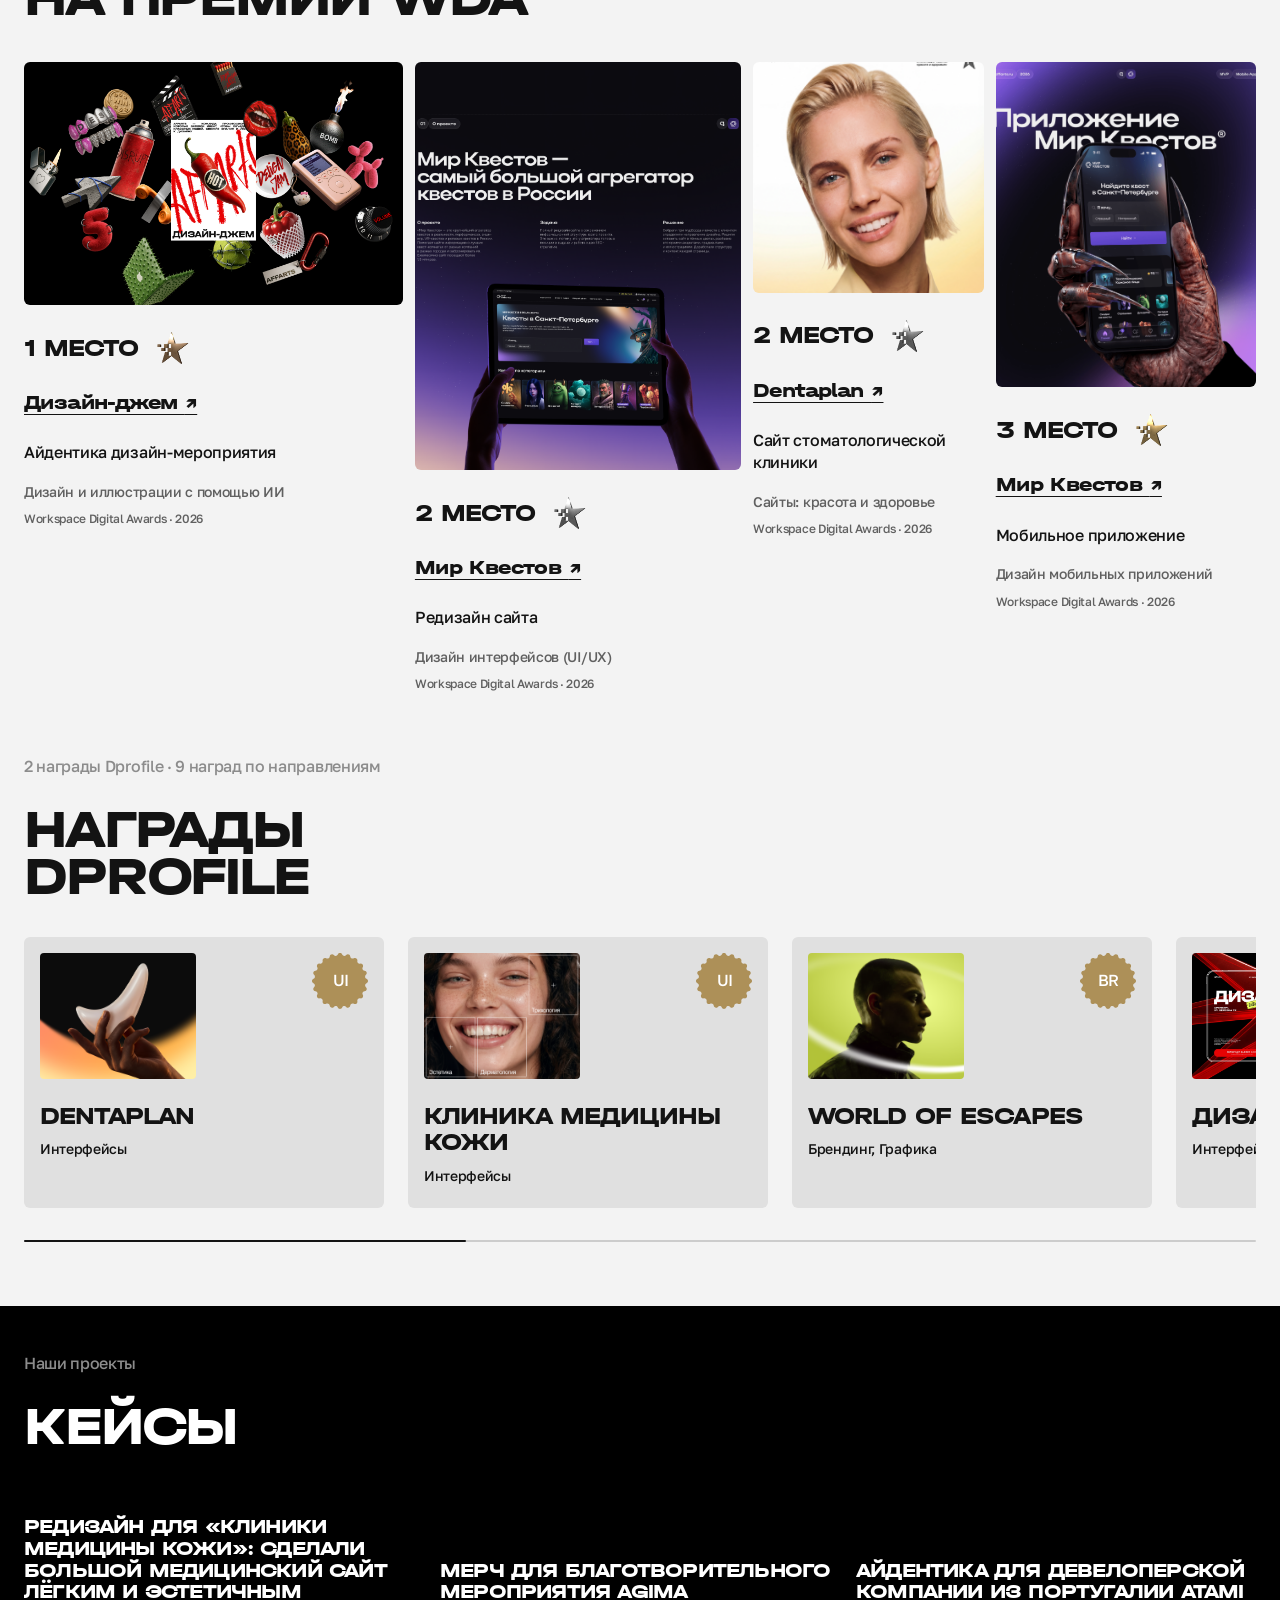
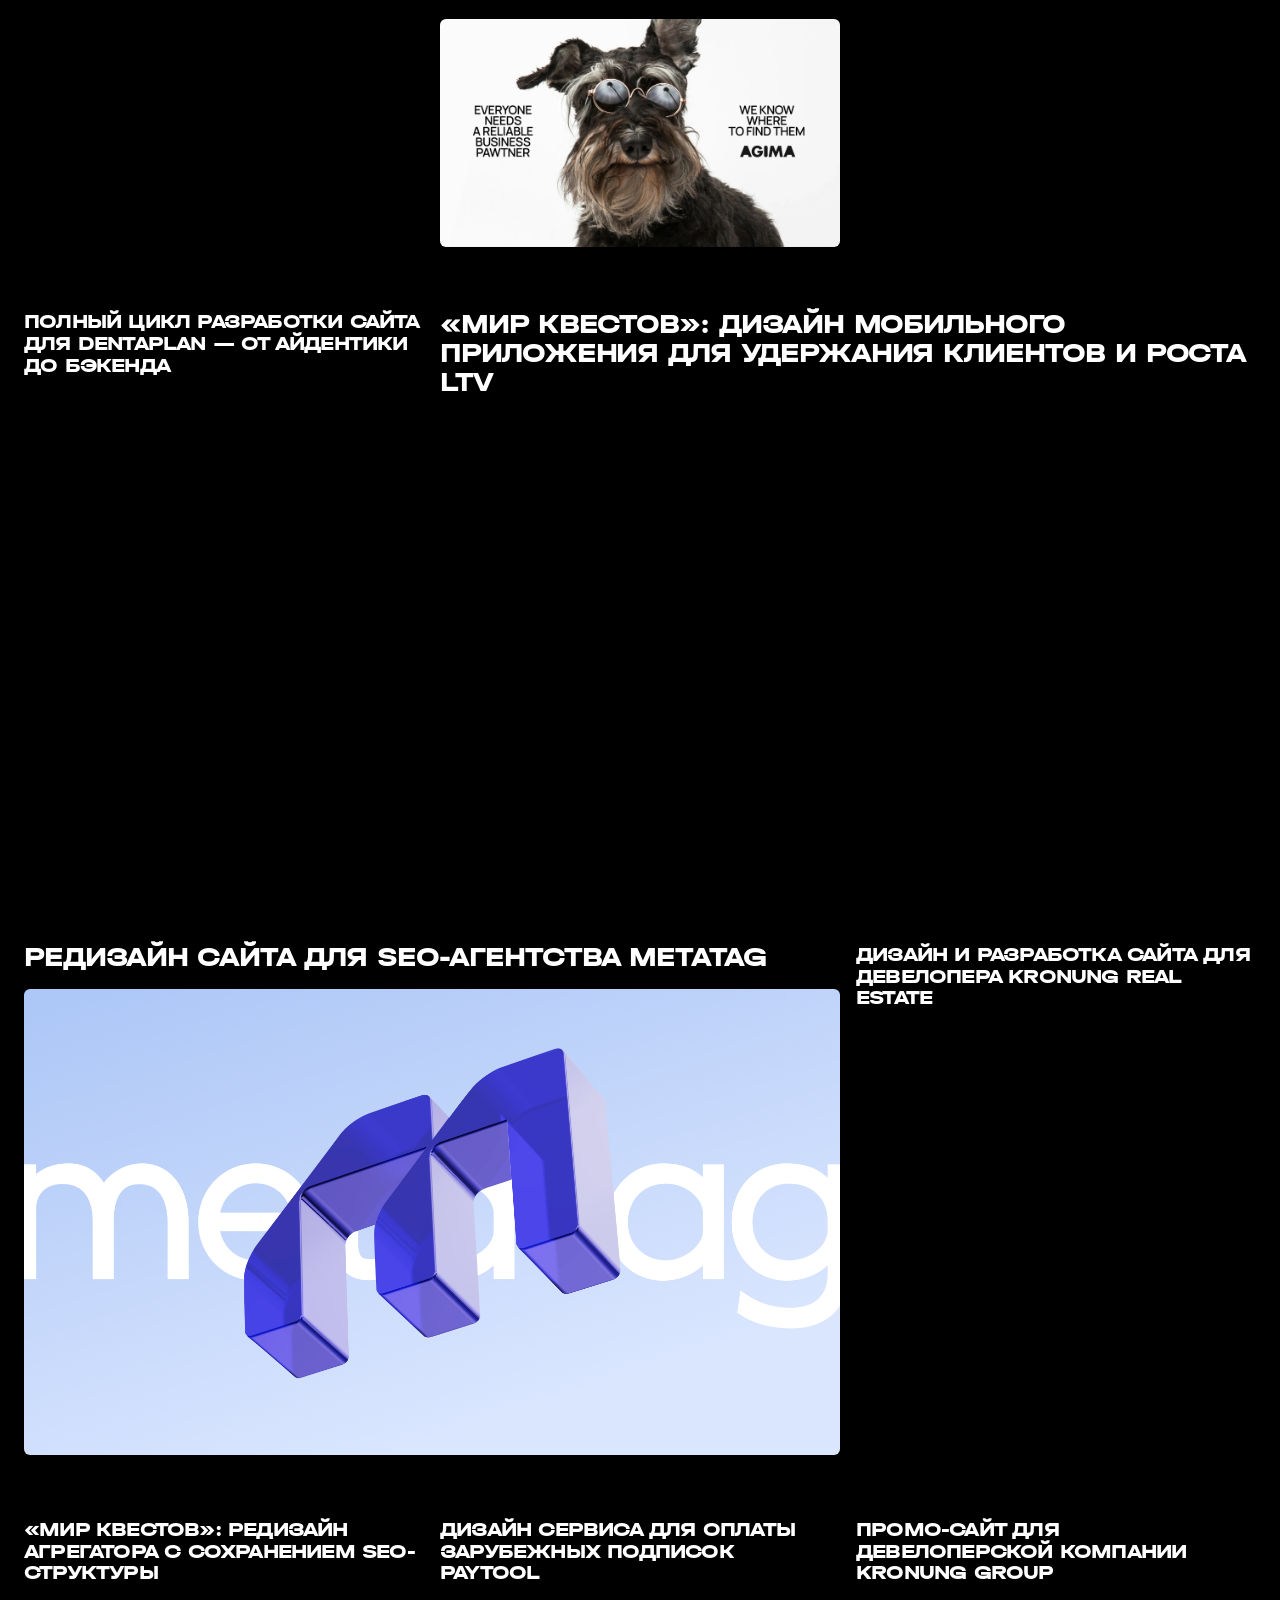
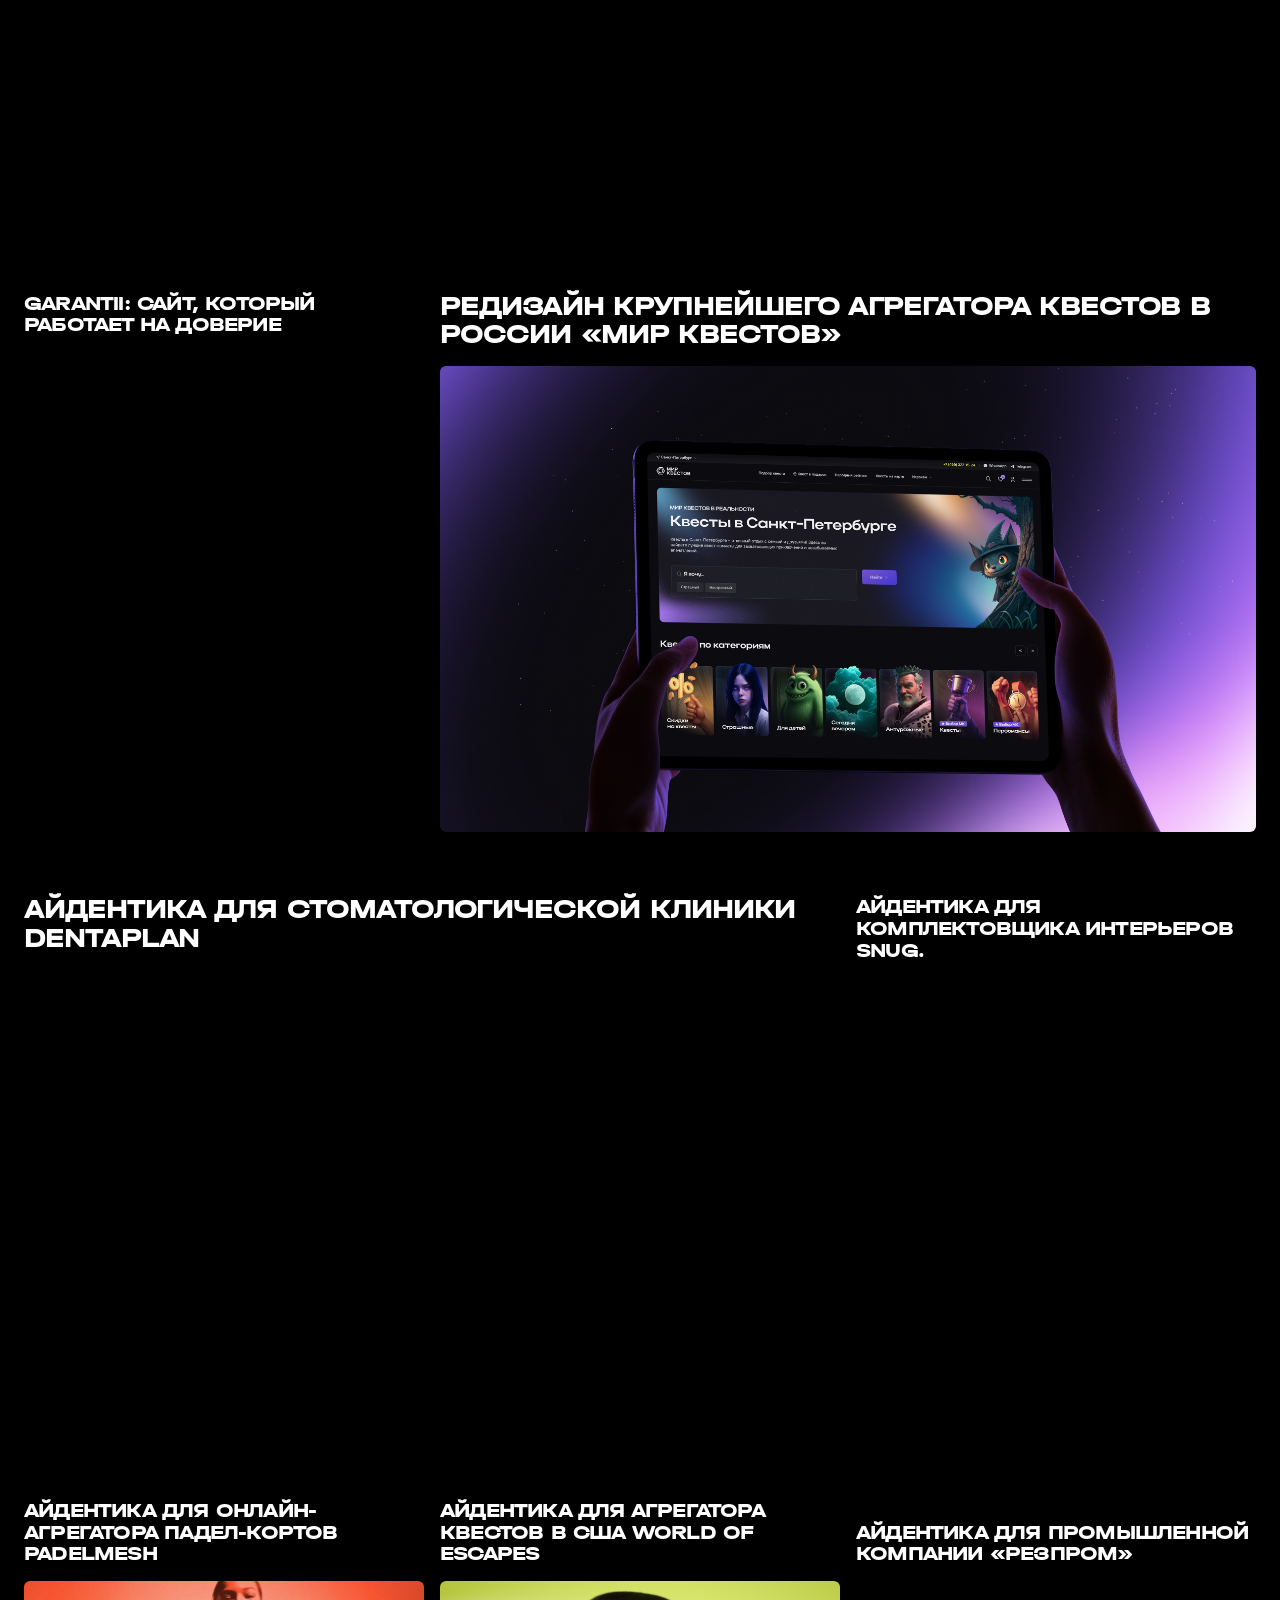
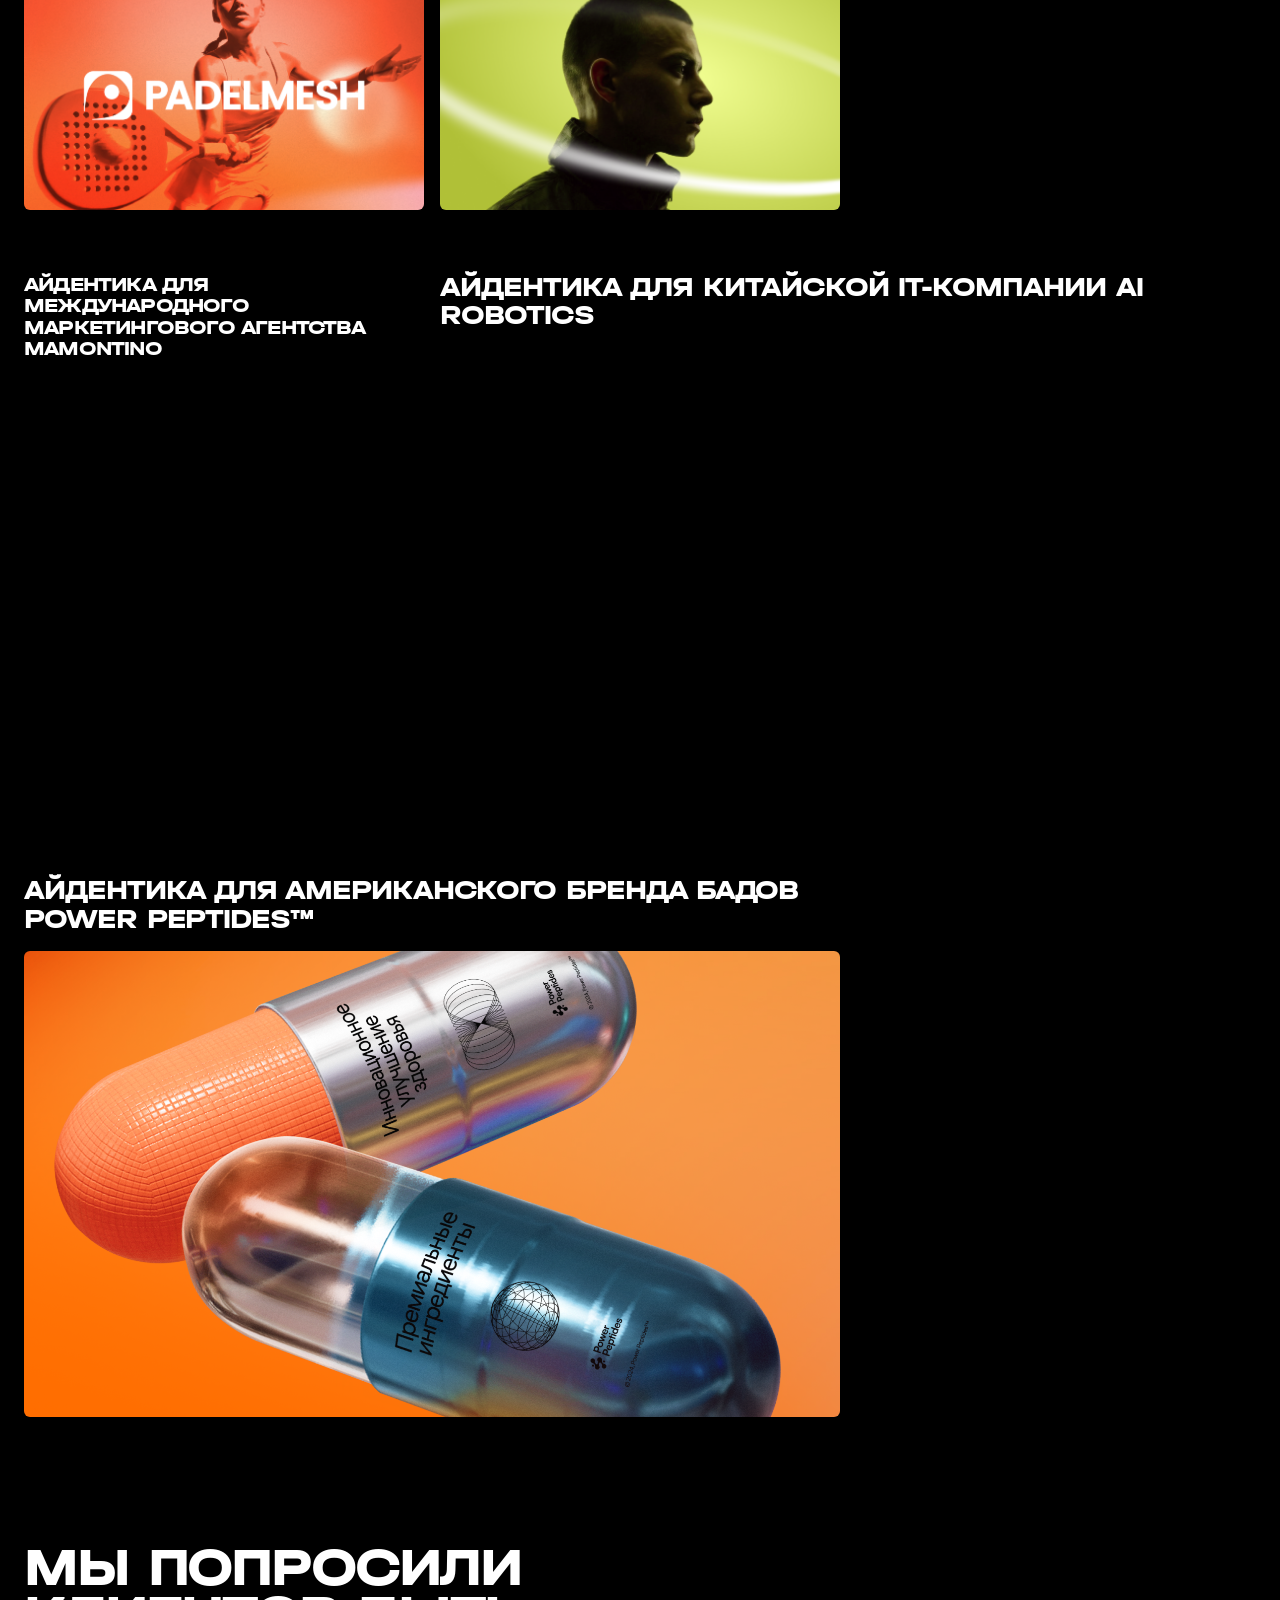
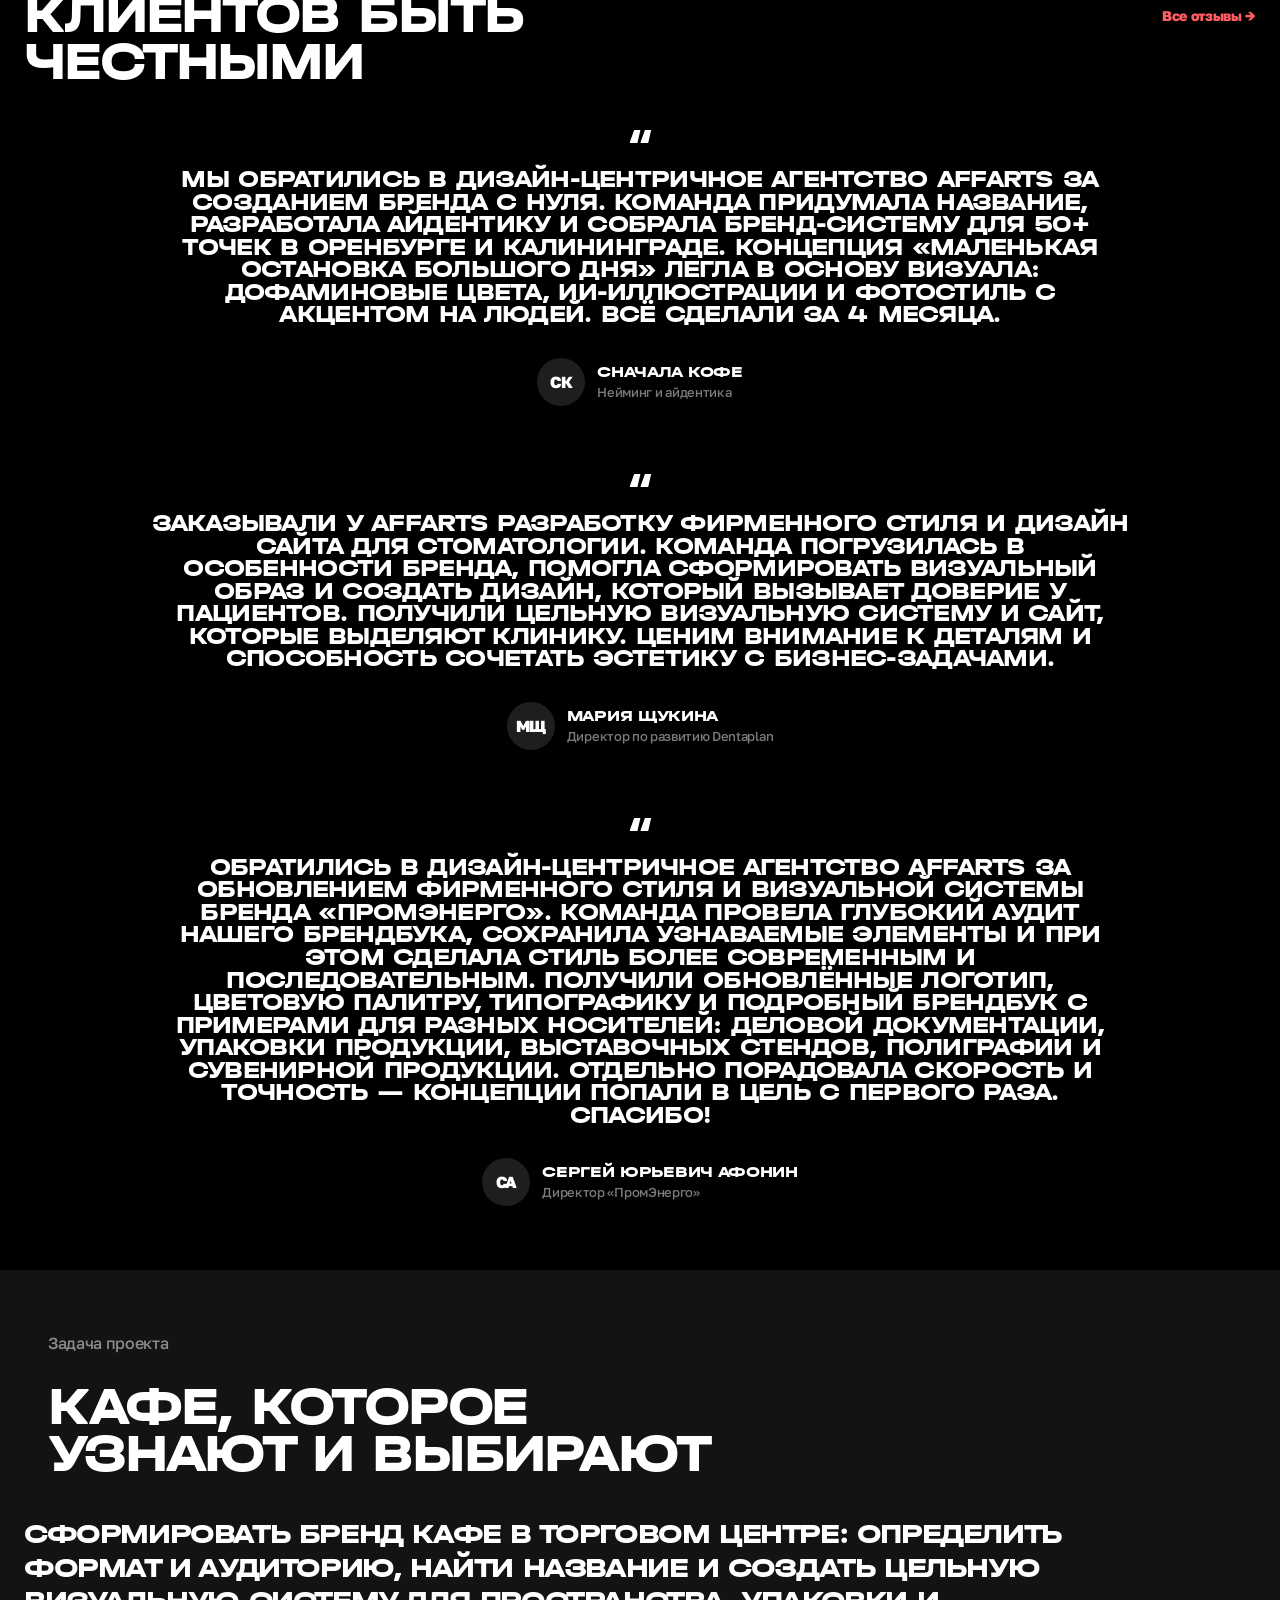
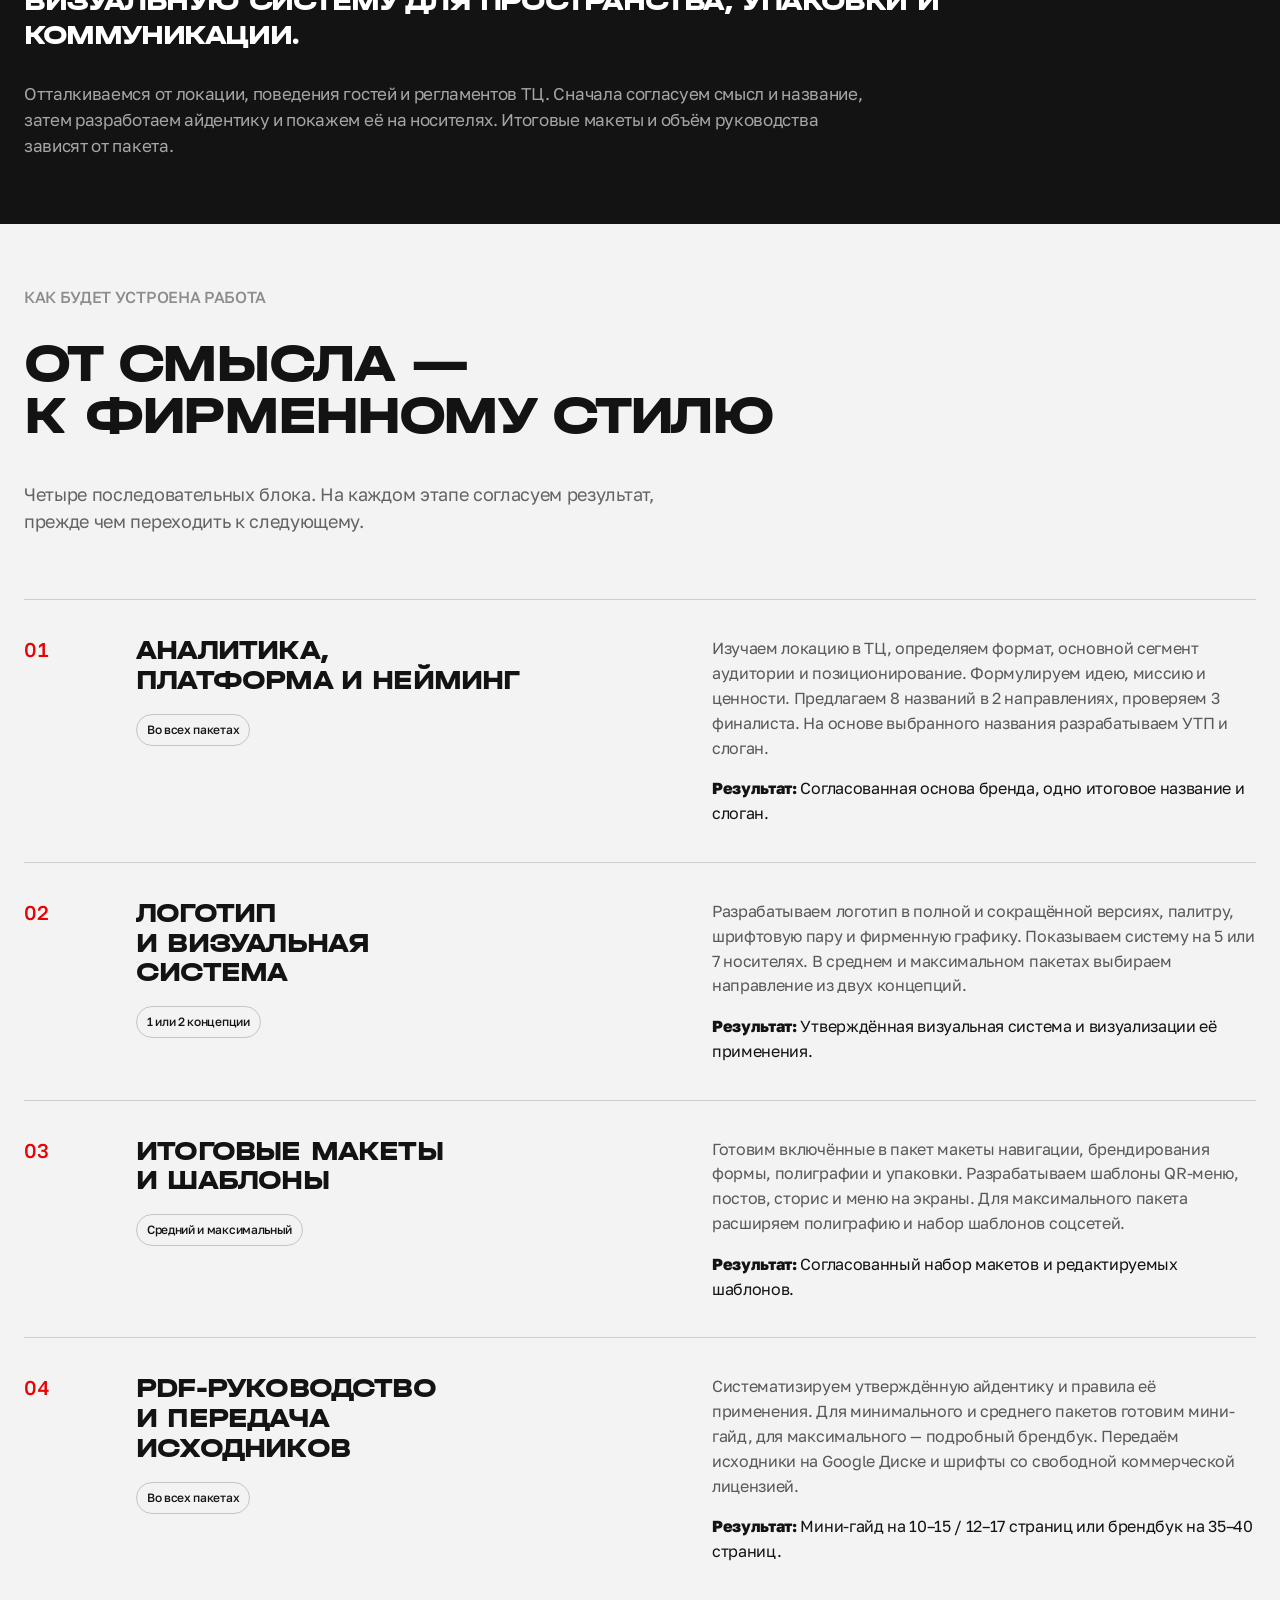
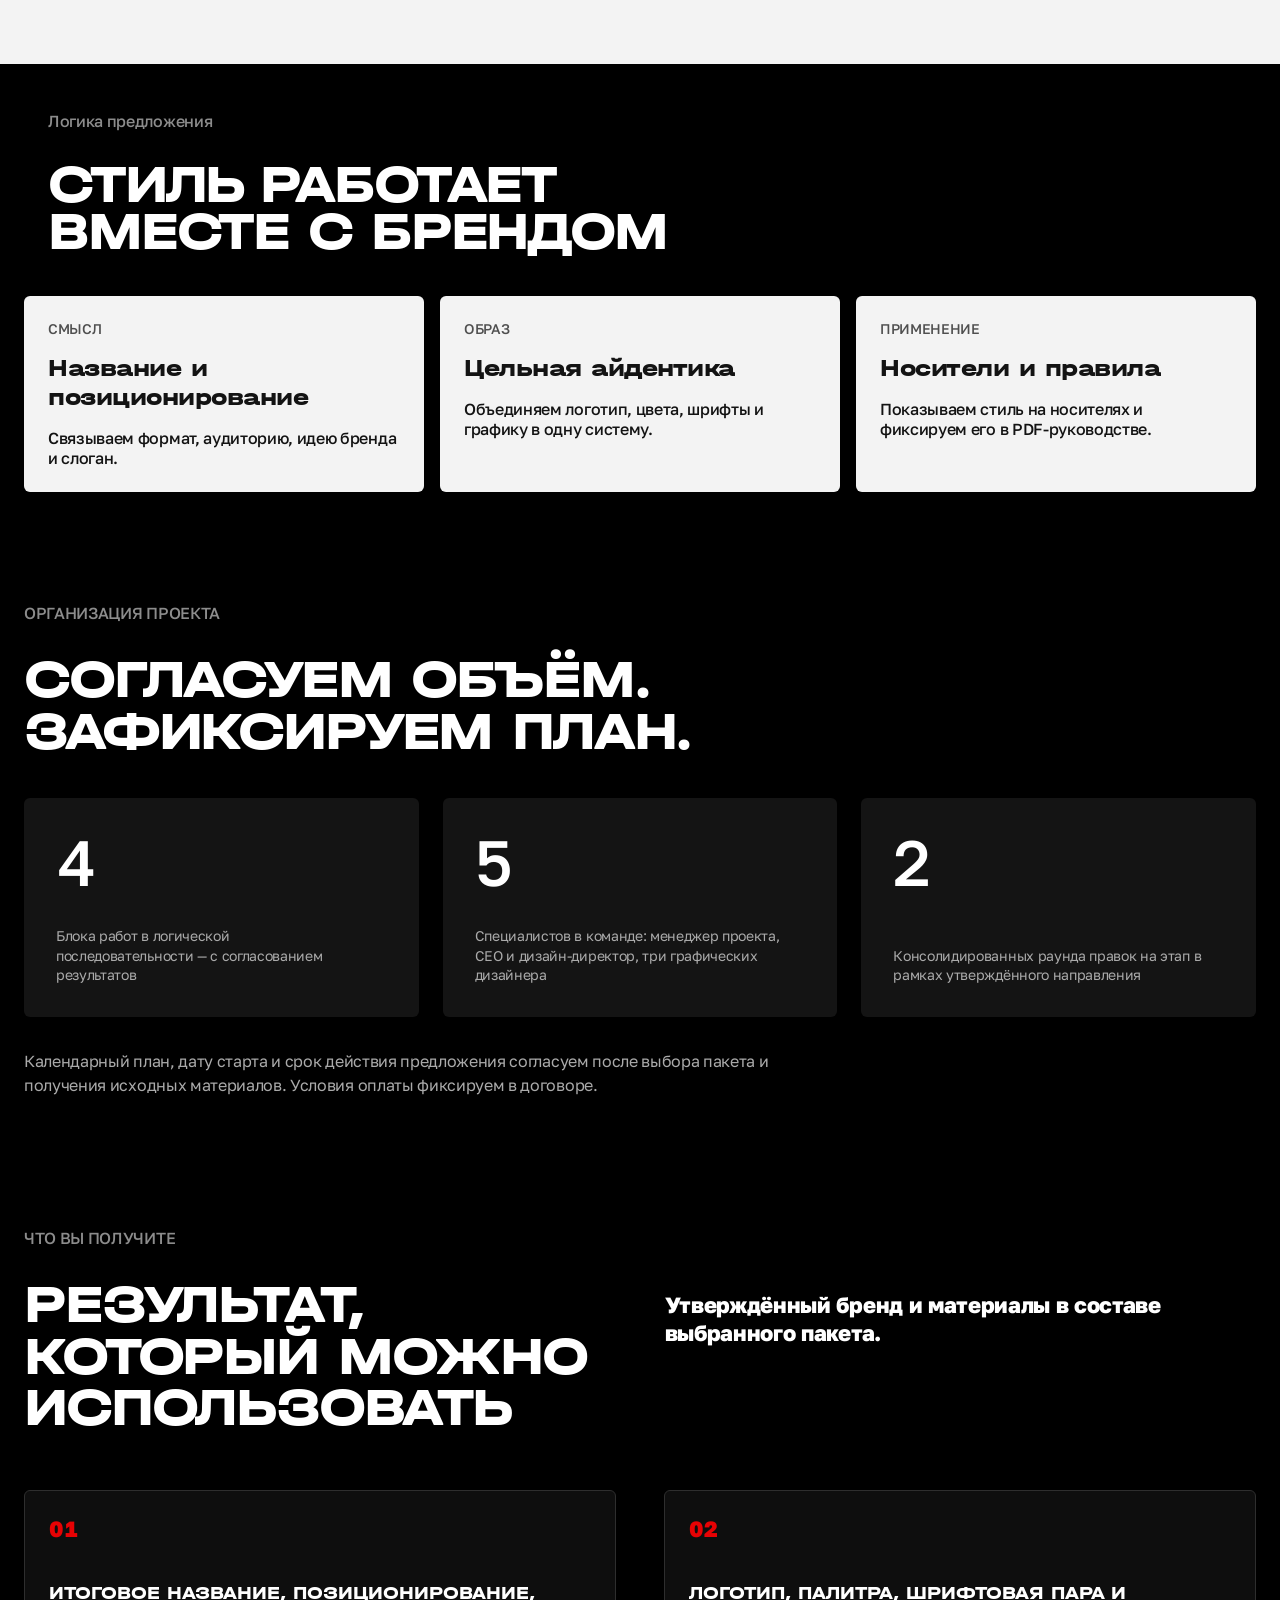
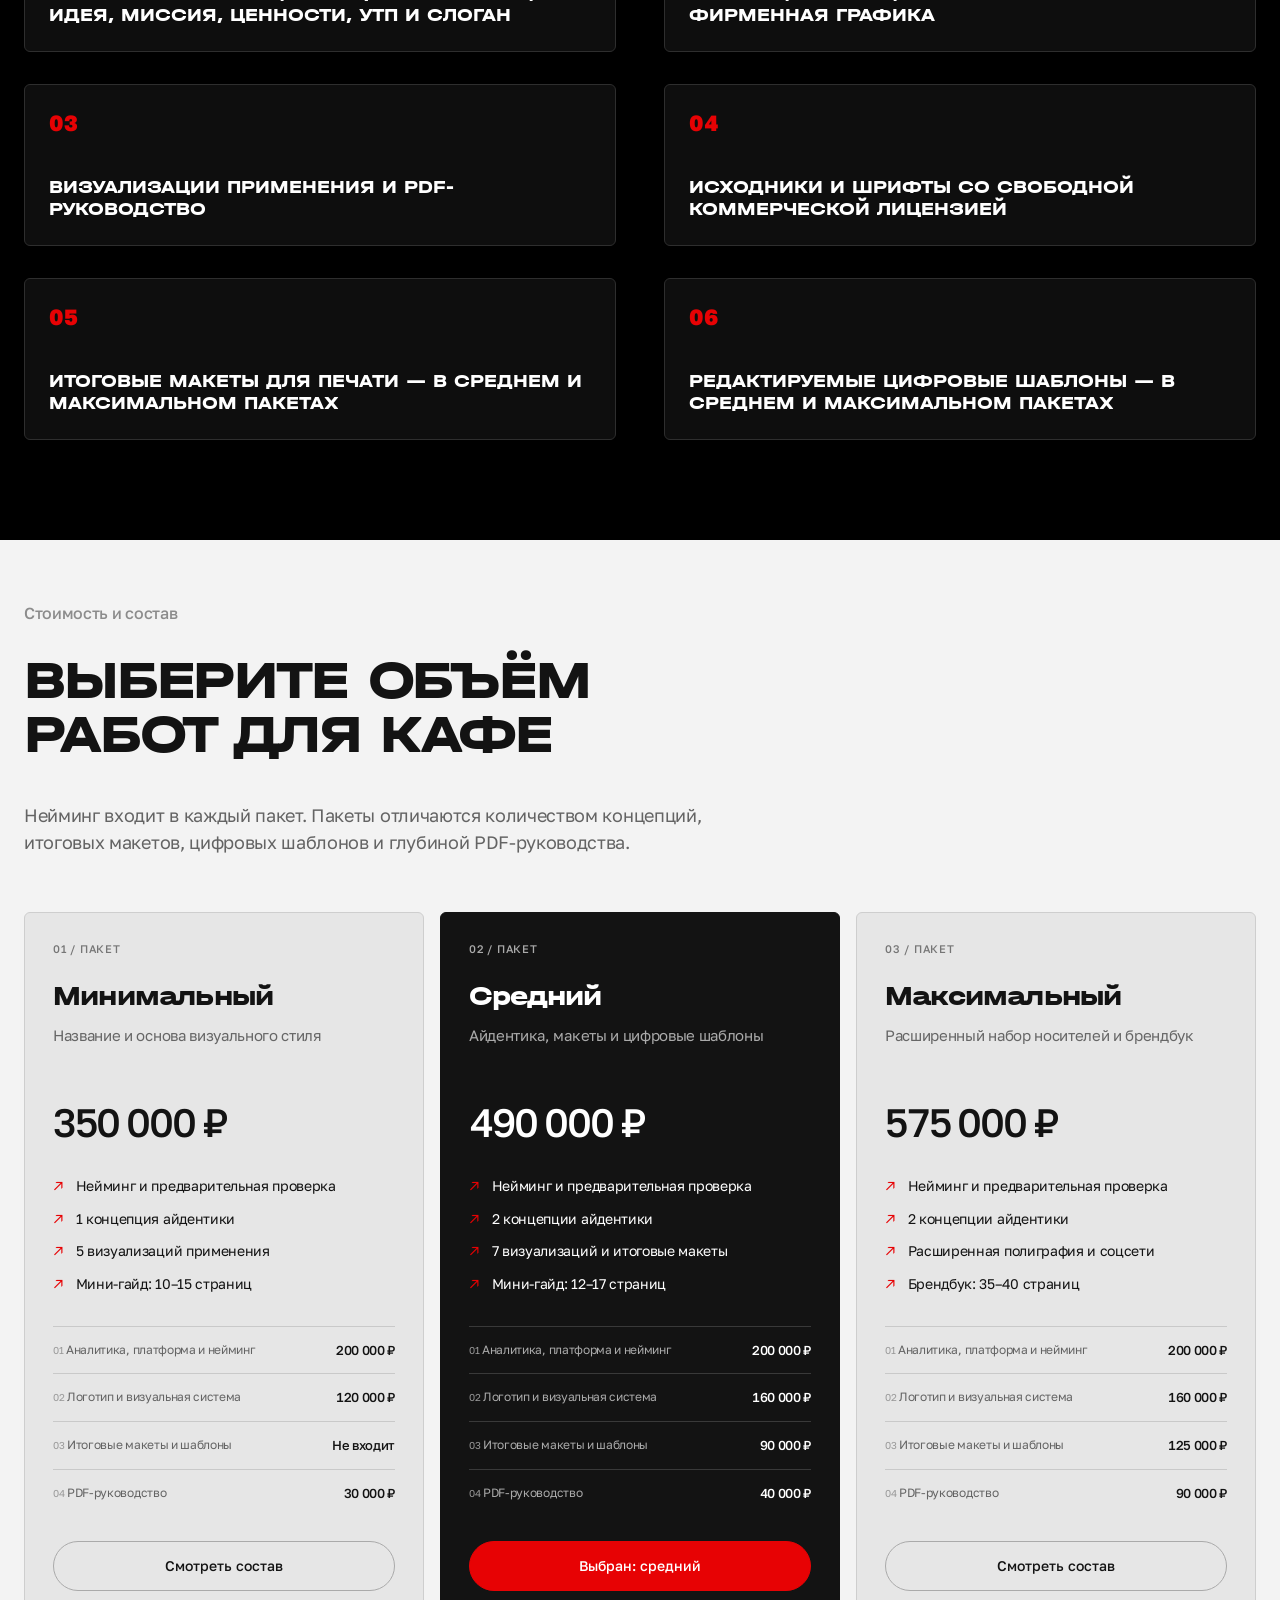
==== commit 51c6d060: "Add seven 2025 Runet diplomas in ranking order" ====
--- a/index.html
+++ b/index.html
@@ -1,4 +1,4 @@
-<!doctype html><html lang="ru"><head><meta charset="utf-8"><meta name="viewport" content="width=device-width,initial-scale=1"><meta name="robots" content="noindex,nofollow"><meta name="theme-color" content="#131313"><meta name="description" content="Предложение AffArts для проекта «Бастион»: нейминг и брендинг кафе в торговом центре. Три пакета: 350 000, 490 000 и 575 000 рублей."><title>Бастион × AffArts — нейминг и брендинг кафе</title><link rel="preload" href="assets/HalvarBreit-ExtraBold.woff2" as="font" type="font/woff2" crossorigin><link rel="stylesheet" href="styles.css"><link rel="stylesheet" href="v3.css"><link rel="stylesheet" href="bastion.css?v=6b41fd190e3b"><script src="app.js" defer></script><script src="packages.js" defer></script></head><body class="v3 proposal bastion"><a class="skip" href="#context">Перейти к задаче проекта</a><main><section class="hero-v3" id="top" aria-labelledby="hero-title">
+<!doctype html><html lang="ru"><head><meta charset="utf-8"><meta name="viewport" content="width=device-width,initial-scale=1"><meta name="robots" content="noindex,nofollow"><meta name="theme-color" content="#131313"><meta name="description" content="Предложение AffArts для проекта «Бастион»: нейминг и брендинг кафе в торговом центре. Три пакета: 350 000, 490 000 и 575 000 рублей."><title>Бастион × AffArts — нейминг и брендинг кафе</title><link rel="preload" href="assets/HalvarBreit-ExtraBold.woff2" as="font" type="font/woff2" crossorigin><link rel="stylesheet" href="styles.css"><link rel="stylesheet" href="v3.css"><link rel="stylesheet" href="bastion.css?v=4c0a8daa20d7"><script src="app.js" defer></script><script src="packages.js" defer></script></head><body class="v3 proposal bastion"><a class="skip" href="#context">Перейти к задаче проекта</a><main><section class="hero-v3" id="top" aria-labelledby="hero-title">
 <header class="site-header"><a class="header-wordmark" href="#top" aria-label="Аффартс — начало страницы"><img src="assets/bc686b8c-d330-4dcf-8b28-6f26c2f793dc.svg" alt="AFFARTS" width="197" height="28"></a><nav aria-label="Основная навигация"><a href="#cases">Кейсы</a><a href="#runet">О нас</a><a href="#process">Процесс</a><a href="#pricing">Пакеты</a><a href="#team">Команда</a></nav><a class="inline-cta" href="#contacts"><img src="assets/igor-frolovsky.webp" alt="" class="cta-avatar"><span>Обсудить проект</span></a></header>
 <div class="welcome"><div class="welcome-brand"><p>Дизайн, который помогает брендам говорить с людьми</p></div>
 <div class="welcome-message"><p class="project-kicker">Бастион × AffArts · Кафе в торговом центре</p><h1 id="hero-title">Мы подготовили<br>предложение по неймингу<br>и брендингу кафе.</h1><p>От формата и названия — к узнаваемому стилю,<br class="desktop-break"> носителям и понятным правилам применения.</p></div>
@@ -6,7 +6,7 @@
 
 <section class="manifesto" id="manifesto" tabindex="-1" aria-label="Наш подход"><p><span>Мы умеем<br>создавать дизайн,<br>который</span> замечают,<br>запоминают<br>и выбирают</p><img src="assets/da4eb10e-3694-493f-b89a-e507606bc0c1.svg" alt="AffArts" class="signature" loading="lazy"></section>
 <section class="section project-plan v3-inter" id="about" tabindex="-1"><header class="section-head"><p class="eyebrow">Для проекта «Бастион»</p><h2>Один бренд.<br>Три варианта объёма.</h2></header><div class="project-stats"><article><strong>3</strong><p>Пакета — от основной айдентики до расширенного набора макетов и брендбука</p></article><article><strong>8</strong><p>Вариантов названия в двух направлениях; предварительно проверяем три финалиста</p></article><article><strong>5–7</strong><p>Визуализаций применения фирменного стиля — в зависимости от выбранного пакета</p></article></div></section>
-<section class="section rankings v3-inter" id="runet" tabindex="-1"><header class="section-head"><p class="eyebrow">Рейтинг Рунета · 2026</p><div class="heading-row"><h2>Мы в рейтинге<br>Рунета</h2><div class="slider-controls"><button class="slider-prev" data-rail="runet-rail" aria-label="Назад"><img src="assets/6d1808cf-1c6e-4c72-b175-d3c817df458f.svg" alt="" loading="lazy"></button><button class="slider-next" data-rail="runet-rail" aria-label="Вперёд"><img src="assets/f53aaf58-d9f1-41db-924f-893cafedd125.svg" alt="" loading="lazy"></button></div></div></header><div id="rank-runet" class="rank-panel"><div class="rail" id="runet-rail" tabindex="0" aria-label="Дипломы Рейтинга Рунета 2026"><article class="rank-card"><h3>14 место</h3><p>Дизайн / Универсалы</p><a class="diploma-link" href="assets/runet-2026-14.webp" target="_blank" rel="noopener" aria-label="Открыть диплом: 14 место, Дизайн / Универсалы, 2026"><img src="assets/runet-2026-14.webp" alt="Рейтинг Рунета 2026: 14 место, Дизайн / Универсалы" loading="lazy"></a></article><article class="rank-card"><h3>19 место</h3><p>Креативные агентства / Цифровые продукты</p><a class="diploma-link" href="assets/runet-2026-19.webp" target="_blank" rel="noopener" aria-label="Открыть диплом: 19 место, Креативные агентства / Цифровые продукты, 2026"><img src="assets/runet-2026-19.webp" alt="Рейтинг Рунета 2026: 19 место, Креативные агентства / Цифровые продукты" loading="lazy"></a></article><article class="rank-card"><h3>17 место</h3><p>Дизайн / Цифровые продукты</p><a class="diploma-link" href="assets/runet-2026-17.webp" target="_blank" rel="noopener" aria-label="Открыть диплом: 17 место, Дизайн / Цифровые продукты, 2026"><img src="assets/runet-2026-17.webp" alt="Рейтинг Рунета 2026: 17 место, Дизайн / Цифровые продукты" loading="lazy"></a></article><article class="rank-card"><h3>15 место</h3><p>Дизайн / Веб-дизайн</p><a class="diploma-link" href="assets/runet-2026-15.webp" target="_blank" rel="noopener" aria-label="Открыть диплом: 15 место, Дизайн / Веб-дизайн, 2026"><img src="assets/runet-2026-15.webp" alt="Рейтинг Рунета 2026: 15 место, Дизайн / Веб-дизайн" loading="lazy"></a></article></div><p class="rail-counter" data-counter="runet-rail">01 / 04</p><div class="rail-progress" aria-hidden="true"><i></i></div></div></section>
+<section class="section rankings v3-inter" id="runet" tabindex="-1"><header class="section-head"><p class="eyebrow">Рейтинг Рунета · 2025–2026</p><div class="heading-row"><h2>Мы в рейтинге<br>Рунета</h2><div class="slider-controls"><button class="slider-prev" data-rail="runet-rail" aria-label="Назад"><img src="assets/6d1808cf-1c6e-4c72-b175-d3c817df458f.svg" alt="" loading="lazy"></button><button class="slider-next" data-rail="runet-rail" aria-label="Вперёд"><img src="assets/f53aaf58-d9f1-41db-924f-893cafedd125.svg" alt="" loading="lazy"></button></div></div></header><div id="rank-runet" class="rank-panel"><div class="rail" id="runet-rail" tabindex="0" aria-label="Дипломы Рейтинга Рунета 2025–2026"><article class="rank-card"><h3>1 место <span class="rank-year">2025</span></h3><p>Разработка сайтов и веб-сервисов / Оренбург</p><a class="diploma-link" href="assets/runet-2025-01-web-orenburg.pdf" target="_blank" rel="noopener noreferrer" aria-label="Открыть PDF: Рейтинг Рунета 2025: 1 место, Разработка сайтов и веб-сервисов / Оренбург"><img src="assets/runet-2025-01-web-orenburg.webp" alt="Рейтинг Рунета 2025: 1 место, Разработка сайтов и веб-сервисов / Оренбург" width="990" height="1400" loading="lazy" decoding="async"></a></article><article class="rank-card"><h3>1 место <span class="rank-year">2025</span></h3><p>Комплексные разработчики / Оренбург</p><a class="diploma-link" href="assets/runet-2025-01-full-service-orenburg.pdf" target="_blank" rel="noopener noreferrer" aria-label="Открыть PDF: Рейтинг Рунета 2025: 1 место, Комплексные разработчики / Оренбург"><img src="assets/runet-2025-01-full-service-orenburg.webp" alt="Рейтинг Рунета 2025: 1 место, Комплексные разработчики / Оренбург" width="990" height="1400" loading="lazy" decoding="async"></a></article><article class="rank-card"><h3>1 место <span class="rank-year">2025</span></h3><p>Дизайн / Оренбург</p><a class="diploma-link" href="assets/runet-2025-01-design-orenburg.pdf" target="_blank" rel="noopener noreferrer" aria-label="Открыть PDF: Рейтинг Рунета 2025: 1 место, Дизайн / Оренбург"><img src="assets/runet-2025-01-design-orenburg.webp" alt="Рейтинг Рунета 2025: 1 место, Дизайн / Оренбург" width="990" height="1400" loading="lazy" decoding="async"></a></article><article class="rank-card"><h3>9 место <span class="rank-year">2025</span></h3><p>Разработка сайтов и веб-сервисов / UX/UI</p><a class="diploma-link" href="assets/runet-2025-09-ux-ui.pdf" target="_blank" rel="noopener noreferrer" aria-label="Открыть PDF: Рейтинг Рунета 2025: 9 место, Разработка сайтов и веб-сервисов / Дизайн интерфейсов сайта/веб-сервиса (UX/UI)"><img src="assets/runet-2025-09-ux-ui.webp" alt="Рейтинг Рунета 2025: 9 место, Разработка сайтов и веб-сервисов / Дизайн интерфейсов сайта/веб-сервиса (UX/UI)" width="990" height="1400" loading="lazy" decoding="async"></a></article><article class="rank-card"><h3>10 место <span class="rank-year">2025</span></h3><p>Дизайн / Медицина, здоровье</p><a class="diploma-link" href="assets/runet-2025-10-healthcare.pdf" target="_blank" rel="noopener noreferrer" aria-label="Открыть PDF: Рейтинг Рунета 2025: 10 место, Дизайн / Медицина, здоровье"><img src="assets/runet-2025-10-healthcare.webp" alt="Рейтинг Рунета 2025: 10 место, Дизайн / Медицина, здоровье" width="990" height="1400" loading="lazy" decoding="async"></a></article><article class="rank-card"><h3>11 место <span class="rank-year">2025</span></h3><p>Дизайн / Цифровые продукты</p><a class="diploma-link" href="assets/runet-2025-11-digital-products.pdf" target="_blank" rel="noopener noreferrer" aria-label="Открыть PDF: Рейтинг Рунета 2025: 11 место, Дизайн / Цифровые продукты"><img src="assets/runet-2025-11-digital-products.webp" alt="Рейтинг Рунета 2025: 11 место, Дизайн / Цифровые продукты" width="990" height="1400" loading="lazy" decoding="async"></a></article><article class="rank-card"><h3>11 место <span class="rank-year">2025</span></h3><p>Разработка сайтов и веб-сервисов / ИТ</p><a class="diploma-link" href="assets/runet-2025-11-it.pdf" target="_blank" rel="noopener noreferrer" aria-label="Открыть PDF: Рейтинг Рунета 2025: 11 место, Разработка сайтов и веб-сервисов / ИТ (информационные технологии)"><img src="assets/runet-2025-11-it.webp" alt="Рейтинг Рунета 2025: 11 место, Разработка сайтов и веб-сервисов / ИТ (информационные технологии)" width="990" height="1400" loading="lazy" decoding="async"></a></article><article class="rank-card"><h3>14 место <span class="rank-year">2026</span></h3><p>Дизайн / Универсалы</p><a class="diploma-link" href="assets/runet-2026-14.webp" target="_blank" rel="noopener" aria-label="Открыть диплом: 14 место, Дизайн / Универсалы, 2026"><img src="assets/runet-2026-14.webp" alt="Рейтинг Рунета 2026: 14 место, Дизайн / Универсалы" loading="lazy"></a></article><article class="rank-card"><h3>15 место <span class="rank-year">2026</span></h3><p>Дизайн / Веб-дизайн</p><a class="diploma-link" href="assets/runet-2026-15.webp" target="_blank" rel="noopener" aria-label="Открыть диплом: 15 место, Дизайн / Веб-дизайн, 2026"><img src="assets/runet-2026-15.webp" alt="Рейтинг Рунета 2026: 15 место, Дизайн / Веб-дизайн" loading="lazy"></a></article><article class="rank-card"><h3>17 место <span class="rank-year">2026</span></h3><p>Дизайн / Цифровые продукты</p><a class="diploma-link" href="assets/runet-2026-17.webp" target="_blank" rel="noopener" aria-label="Открыть диплом: 17 место, Дизайн / Цифровые продукты, 2026"><img src="assets/runet-2026-17.webp" alt="Рейтинг Рунета 2026: 17 место, Дизайн / Цифровые продукты" loading="lazy"></a></article><article class="rank-card"><h3>19 место <span class="rank-year">2026</span></h3><p>Креативные агентства / Цифровые продукты</p><a class="diploma-link" href="assets/runet-2026-19.webp" target="_blank" rel="noopener" aria-label="Открыть диплом: 19 место, Креативные агентства / Цифровые продукты, 2026"><img src="assets/runet-2026-19.webp" alt="Рейтинг Рунета 2026: 19 место, Креативные агентства / Цифровые продукты" loading="lazy"></a></article></div><p class="rail-counter" data-counter="runet-rail">01 / 11</p><div class="rail-progress" aria-hidden="true"><i></i></div></div></section>
 <section class="section pale awards" id="awards" tabindex="-1"><p class="eyebrow">Workspace Digital Awards · 2026</p><h2>Награды<br>на премии WDA</h2><div class="award-grid"><article class="award"><img src="assets/9b5067ab-068e-4bc1-88ca-b703b3409a9e.png" alt="Дизайн-джем — Айдентика дизайн-мероприятия" class="award-cover" loading="lazy"><h3>1 место <img src="assets/dfce6065-f219-429b-8254-d41379b8c533.png" alt="" class="award-star" loading="lazy"></h3><h4 class="award-project"><a href="https://workspace.ru/cases/dizayn-dzhem-aydentika-sgenerirovannaya-ii-dlya-pervogo-dizayn-meropriyatiya-v-orenburge/" target="_blank" rel="noopener">Дизайн-джем <span aria-hidden="true">↗</span></a></h4><p class="award-description">Айдентика дизайн-мероприятия</p><p class="award-nomination">Дизайн и иллюстрации с помощью ИИ</p><p class="award-year">Workspace Digital Awards · 2026</p></article><article class="award"><img src="assets/82f79d6e-1706-403b-b1b6-ef29d96e5122.png" alt="Мир Квестов — Редизайн сайта" class="award-cover" loading="lazy"><h3>2 место <img src="assets/ef665b99-dea6-4a57-8fda-d94a225cf14a.png" alt="" class="award-star" loading="lazy"></h3><h4 class="award-project"><a href="https://workspace.ru/cases/mir-kvestov-redizayn-krupneyshego-agregatora-kvestov-v-rossii/" target="_blank" rel="noopener">Мир Квестов <span aria-hidden="true">↗</span></a></h4><p class="award-description">Редизайн сайта</p><p class="award-nomination">Дизайн интерфейсов (UI/UX)</p><p class="award-year">Workspace Digital Awards · 2026</p></article><article class="award"><img src="assets/b671f21f-a15c-4ef1-9e8d-8093138994df.png" alt="Dentaplan — Сайт стоматологической клиники" class="award-cover" loading="lazy"><h3>2 место <img src="assets/ef665b99-dea6-4a57-8fda-d94a225cf14a.png" alt="" class="award-star" loading="lazy"></h3><h4 class="award-project"><a href="https://workspace.ru/cases/redizayn-sayta-stomatologicheskoy-kliniki-prevratili-slozhnyy-kontent-v-udobnyy-interfeys/" target="_blank" rel="noopener">Dentaplan <span aria-hidden="true">↗</span></a></h4><p class="award-description">Сайт стоматологической клиники</p><p class="award-nomination">Сайты: красота и здоровье</p><p class="award-year">Workspace Digital Awards · 2026</p></article><article class="award"><img src="assets/wda-2026-mir-kvestov-app.png" alt="Мир Квестов — Мобильное приложение" class="award-cover" loading="lazy"><h3>3 место <img src="assets/ef665b99-dea6-4a57-8fda-d94a225cf14a.png" alt="" class="award-star" loading="lazy"></h3><h4 class="award-project"><a href="https://workspace.ru/cases/mir-kvestov-dizayn-mobilnogo-prilozheniya-dlya-uderzhaniya-klientov-i-uluchsheniya-klientskogo-opyta/" target="_blank" rel="noopener">Мир Квестов <span aria-hidden="true">↗</span></a></h4><p class="award-description">Мобильное приложение</p><p class="award-nomination">Дизайн мобильных приложений</p><p class="award-year">Workspace Digital Awards · 2026</p></article></div></section>
 <section class="section pale dprofile"><header class="section-head"><p class="eyebrow">2 награды Dprofile · 9 наград по направлениям</p><div class="heading-row"><h2>Награды<br>Dprofile</h2><div class="badge-totals" aria-label="2 награды Dprofile и 9 наград по направлениям"><span class="medal red-medal">DP</span><b>2</b><span class="medal">UI</span><b>9</b></div></div></header><div class="rail-wrap"><div class="rail" tabindex="0" aria-label="Проекты, отмеченные Dprofile"><a class="dp-card" href="https://dprofile.ru/case/184034/dentaplan-redizain-saita-stomatologiceskoi-kliniki" target="_blank" rel="noopener noreferrer" aria-label="Открыть проект «Dentaplan» на Dprofile"><img src="assets/ec4a7a34-0f6c-4923-a590-45492959117f.png" alt="Dentaplan" class="" loading="lazy"><span class="medal">UI</span><h3>Dentaplan</h3><p class="tag">Интерфейсы</p></a><a class="dp-card" href="https://dprofile.ru/case/180907/redizain-saita-kliniki-mediciny-kozi" target="_blank" rel="noopener noreferrer" aria-label="Открыть проект «Клиника медицины кожи» на Dprofile"><img src="assets/f7b28261-bc91-48e7-b6e9-89257339156c.png" alt="Клиника медицины кожи" class="" loading="lazy"><span class="medal">UI</span><h3>Клиника медицины кожи</h3><p class="tag">Интерфейсы</p></a><a class="dp-card" href="https://dprofile.ru/case/175585/aidentika-dlia-world-of-escapes-agregator-kvestov-v-ssa" target="_blank" rel="noopener noreferrer" aria-label="Открыть проект «World of Escapes» на Dprofile"><img src="assets/e0f0d986-d2b0-4268-a790-ba171a485258.png" alt="World of Escapes" class="" loading="lazy"><span class="medal">BR</span><h3>World of Escapes</h3><p class="tag">Брендинг, Графика</p></a><a class="dp-card" href="https://dprofile.ru/case/174486/dizain-dzem-aidentika-dlia-pervogo-dizain-iventa-v-orenburge" target="_blank" rel="noopener noreferrer" aria-label="Открыть проект «Дизайн-джем» на Dprofile"><img src="assets/b06b1037-bba4-44f8-aac8-a8b892c3779f.png" alt="Дизайн-джем" class="" loading="lazy"><span class="medal">BR</span><h3>Дизайн-джем</h3><p class="tag">Интерфейсы, Брендинг</p></a><a class="dp-card" href="https://dprofile.ru/case/174335/aidentika-ai-robotics-brend-avtonomnogo-transporta" target="_blank" rel="noopener noreferrer" aria-label="Открыть проект «AI Robotics» на Dprofile"><img src="assets/d7329ccb-948c-4034-96dd-3b4b51002d40.png" alt="AI Robotics" class="" loading="lazy"><span class="medal">BR</span><h3>AI Robotics</h3><p class="tag">Брендинг, Графика</p></a><a class="dp-card" href="https://dprofile.ru/case/167846/aidentika-metallurgiceskoi-kompanii-rezprom" target="_blank" rel="noopener noreferrer" aria-label="Открыть проект «РезПром» на Dprofile"><img src="assets/da993b52-21e0-4aff-b32c-fab8cd59b623.png" alt="РезПром" class="" loading="lazy"><span class="medal">BR</span><h3>РезПром</h3><p class="tag">Брендинг, Графика</p></a><a class="dp-card" href="https://dprofile.ru/case/152412/aidentika-mir-kvestov" target="_blank" rel="noopener noreferrer" aria-label="Открыть проект «Мир Квестов» на Dprofile"><img src="assets/77c6ea38-8ce2-49de-8ae2-a2d5a81f01c1.png" alt="Мир Квестов" class="" loading="lazy"><span class="medal">AI</span><h3>Мир Квестов</h3><p class="tag">Брендинг, Нейро</p></a><a class="dp-card" href="https://dprofile.ru/case/142360/redizain-paytool-iz-telegram-mvp-v-polnocennyi-servis" target="_blank" rel="noopener noreferrer" aria-label="Открыть проект «PayTool» на Dprofile"><img src="assets/79165248-7e1e-4df9-b1a6-43e80507b2e3.png" alt="PayTool" class="" loading="lazy"><span class="medal">UI</span><h3>PayTool</h3><p class="tag">Интерфейсы</p></a><a class="dp-card" href="https://dprofile.ru/case/100019/power-peptides-e-commerce" target="_blank" rel="noopener noreferrer" aria-label="Открыть проект «Power Peptides» на Dprofile"><img src="assets/a14f9965-e49c-4be8-a7a1-0e46e503de88.png" alt="Power Peptides" class="" loading="lazy"><span class="medal">UI</span><h3>Power Peptides</h3><p class="tag">Интерфейсы, Брендинг</p></a></div><div class="rail-progress" aria-hidden="true"><i></i></div></div></section>
 <section class="section cases" id="cases" tabindex="-1"><header class="section-head"><p class="eyebrow">Наши проекты</p><div class="heading-row"><h2>Кейсы</h2></div></header><div class="case-top-grid"><a class="case" href="https://affarts.ru/cases/redizajn-dlya-kliniki-medicziny-kozhi-sdelali-bolshoj-mediczinskij-sajt-lyogkim-i-estetichnym/" target="_blank" rel="noopener noreferrer"><h3>Редизайн для «Клиники медицины кожи»: сделали большой медицинский сайт лёгким и эстетичным</h3><img src="assets/case-skin.webp" alt="Редизайн для «Клиники медицины кожи»: сделали большой медицинский сайт лёгким и эстетичным" width="1200" height="675" loading="lazy" decoding="async"></a><article class="case"><h3>Мерч для благотворительного<br>мероприятия Agima</h3><img src="assets/8671a49e-f93d-4d4c-bb3b-257115ebd8af.png" alt="Мерч для благотворительного мероприятия Agima" class="" loading="lazy"></article><a class="case" href="https://affarts.ru/cases/atami/" target="_blank" rel="noopener noreferrer"><h3>Айдентика для девелоперской компании из Португалии Atami</h3><img src="assets/case-atami.webp" alt="Айдентика для девелоперской компании из Португалии Atami" width="1200" height="675" loading="lazy" decoding="async"></a><a class="case" href="https://affarts.ru/cases/polnyj-czikl-razrabotki-sajta-dlya-dentaplan-%e2%80%94-ot-ajdentiki-do-bekenda/" target="_blank" rel="noopener noreferrer"><h3>Полный цикл разработки сайта для Dentaplan — от айдентики до бэкенда</h3><img src="assets/case-dentaplan-site.webp" alt="Полный цикл разработки сайта для Dentaplan — от айдентики до бэкенда" width="1200" height="675" loading="lazy" decoding="async"></a><a class="case" href="https://affarts.ru/cases/%c2%abmir-kvestov%c2%bb-dizajn-mobilnogo-prilozheniya-dlya-uderzhaniya-klientov-i-rosta-ltv/" target="_blank" rel="noopener noreferrer"><h3>«Мир Квестов»: дизайн мобильного приложения для удержания клиентов и роста LTV</h3><img src="assets/case-mir-kvestov-app.webp" alt="«Мир Квестов»: дизайн мобильного приложения для удержания клиентов и роста LTV" width="1200" height="675" loading="lazy" decoding="async"></a><a class="case" href="https://affarts.ru/cases/redizajn-sajta-metatag/" target="_blank" rel="noopener noreferrer"><h3>Редизайн сайта для SEO-агентства Metatag</h3><img src="assets/case-metatag.webp" alt="Редизайн сайта для SEO-агентства Metatag" width="1200" height="675" loading="lazy" decoding="async"></a><a class="case" href="https://affarts.ru/cases/dizajn-i-razrabotka-dlya-developera-kronung-real-estate/" target="_blank" rel="noopener noreferrer"><h3>Дизайн и разработка сайта для девелопера Kronung Real Estate</h3><img src="assets/case-kronung-real-estate.webp" alt="Дизайн и разработка сайта для девелопера Kronung Real Estate" width="1200" height="675" loading="lazy" decoding="async"></a><a class="case" href="https://affarts.ru/cases/%c2%abmira-kvestov%c2%bb-redizajn-agregatora-s-sohraneniem-seo-struktury/" target="_blank" rel="noopener noreferrer"><h3>«Мир Квестов»: редизайн агрегатора с сохранением SEO-структуры</h3><img src="assets/case-mir-kvestov-seo.webp" alt="«Мир Квестов»: редизайн агрегатора с сохранением SEO-структуры" width="1200" height="675" loading="lazy" decoding="async"></a><a class="case" href="https://affarts.ru/cases/sajt-dlya-agregatora-servisov-paytool/" target="_blank" rel="noopener noreferrer"><h3>Дизайн сервиса для оплаты зарубежных подписок Paytool</h3><img src="assets/case-paytool.webp" alt="Дизайн сервиса для оплаты зарубежных подписок Paytool" width="1200" height="675" loading="lazy" decoding="async"></a><a class="case" href="https://affarts.ru/cases/imidzhevyj-sajt-dlya-kronung-group/" target="_blank" rel="noopener noreferrer"><h3>Промо-сайт для девелоперской компании Kronung Group</h3><img src="assets/case-kronung-group.webp" alt="Промо-сайт для девелоперской компании Kronung Group" width="1200" height="675" loading="lazy" decoding="async"></a><a class="case" href="https://affarts.ru/cases/garantii-sajt-kotoryj-rabotaet-na-doverie/" target="_blank" rel="noopener noreferrer"><h3>Garantii: сайт, который работает на доверие</h3><img src="assets/case-garantii.webp" alt="Garantii: сайт, который работает на доверие" width="1200" height="675" loading="lazy" decoding="async"></a><a class="case" href="https://affarts.ru/cases/sajt-dlya-%c2%abmira-kvestov%c2%bb/" target="_blank" rel="noopener noreferrer"><h3>Редизайн крупнейшего агрегатора квестов в России «Мир Квестов»</h3><img src="assets/case-mir-kvestov-site.webp" alt="Редизайн крупнейшего агрегатора квестов в России «Мир Квестов»" width="1200" height="675" loading="lazy" decoding="async"></a><a class="case" href="https://affarts.ru/cases/dentaplan/" target="_blank" rel="noopener noreferrer"><h3>Айдентика для стоматологической клиники Dentaplan</h3><img src="assets/case-dentaplan-brand.webp" alt="Айдентика для стоматологической клиники Dentaplan" width="1200" height="675" loading="lazy" decoding="async"></a><a class="case" href="https://affarts.ru/cases/snug/" target="_blank" rel="noopener noreferrer"><h3>Айдентика для комплектовщика интерьеров Snug.</h3><img src="assets/case-snug.webp" alt="Айдентика для комплектовщика интерьеров Snug." width="1200" height="675" loading="lazy" decoding="async"></a><a class="case" href="https://affarts.ru/cases/padelmesh/" target="_blank" rel="noopener noreferrer"><h3>Айдентика для онлайн-агрегатора падел-кортов Padelmesh</h3><img src="assets/case-padelmesh.webp" alt="Айдентика для онлайн-агрегатора падел-кортов Padelmesh" width="1200" height="675" loading="lazy" decoding="async"></a><a class="case" href="https://affarts.ru/cases/world-of-escapes/" target="_blank" rel="noopener noreferrer"><h3>Айдентика для агрегатора квестов в США World of Escapes</h3><img src="assets/case-world-of-escapes.webp" alt="Айдентика для агрегатора квестов в США World of Escapes" width="1200" height="675" loading="lazy" decoding="async"></a><a class="case" href="https://affarts.ru/cases/rezprom/" target="_blank" rel="noopener noreferrer"><h3>Айдентика для промышленной компании «РезПром»</h3><img src="assets/case-rezprom.webp" alt="Айдентика для промышленной компании «РезПром»" width="1200" height="675" loading="lazy" decoding="async"></a><a class="case" href="https://affarts.ru/cases/mamontino/" target="_blank" rel="noopener noreferrer"><h3>Айдентика для международного маркетингового агентства Mamontino</h3><img src="assets/case-mamontino.webp" alt="Айдентика для международного маркетингового агентства Mamontino" width="1200" height="675" loading="lazy" decoding="async"></a><a class="case" href="https://affarts.ru/cases/ai-robotics/" target="_blank" rel="noopener noreferrer"><h3>Айдентика для китайской IT-компании AI Robotics</h3><img src="assets/case-ai-robotics.webp" alt="Айдентика для китайской IT-компании AI Robotics" width="1200" height="675" loading="lazy" decoding="async"></a><a class="case" href="https://affarts.ru/cases/power-peptides/" target="_blank" rel="noopener noreferrer"><h3>Айдентика для американского бренда БАДов Power Peptides™</h3><img src="assets/case-power-peptides.webp" alt="Айдентика для американского бренда БАДов Power Peptides™" width="1200" height="675" loading="lazy" decoding="async"></a></div></section>
--- a/bastion.css
+++ b/bastion.css
@@ -120,8 +120,9 @@
 .v3.bastion .rankings{min-height:0;border-top-width:64px;padding-top:48px;padding-bottom:64px}
 .v3.bastion .rankings .section-head{margin-bottom:36px}
 .v3.bastion .rank-card{width:clamp(280px,28vw,384px);min-height:0;padding:20px}
-.v3.bastion .rank-card h3{font-size:28px}
-.v3.bastion .rank-card p{min-height:48px;margin-top:12px}
+.v3.bastion .rank-card h3{display:flex;justify-content:space-between;align-items:baseline;gap:12px;width:100%;font-size:28px}
+.v3.bastion .rank-card .rank-year{font:500 14px/1 Golos,sans-serif;color:#b3b3b3;letter-spacing:0}
+.v3.bastion .rank-card p{min-height:3.6em;margin-top:12px}
 .v3.bastion .rank-card .diploma-link{width:100%;margin-top:24px}
 .v3.bastion .rank-card .diploma-link img{width:100%;height:auto;max-height:none;margin:0}
 .v3.bastion .rankings .rail-counter{margin-top:32px}
